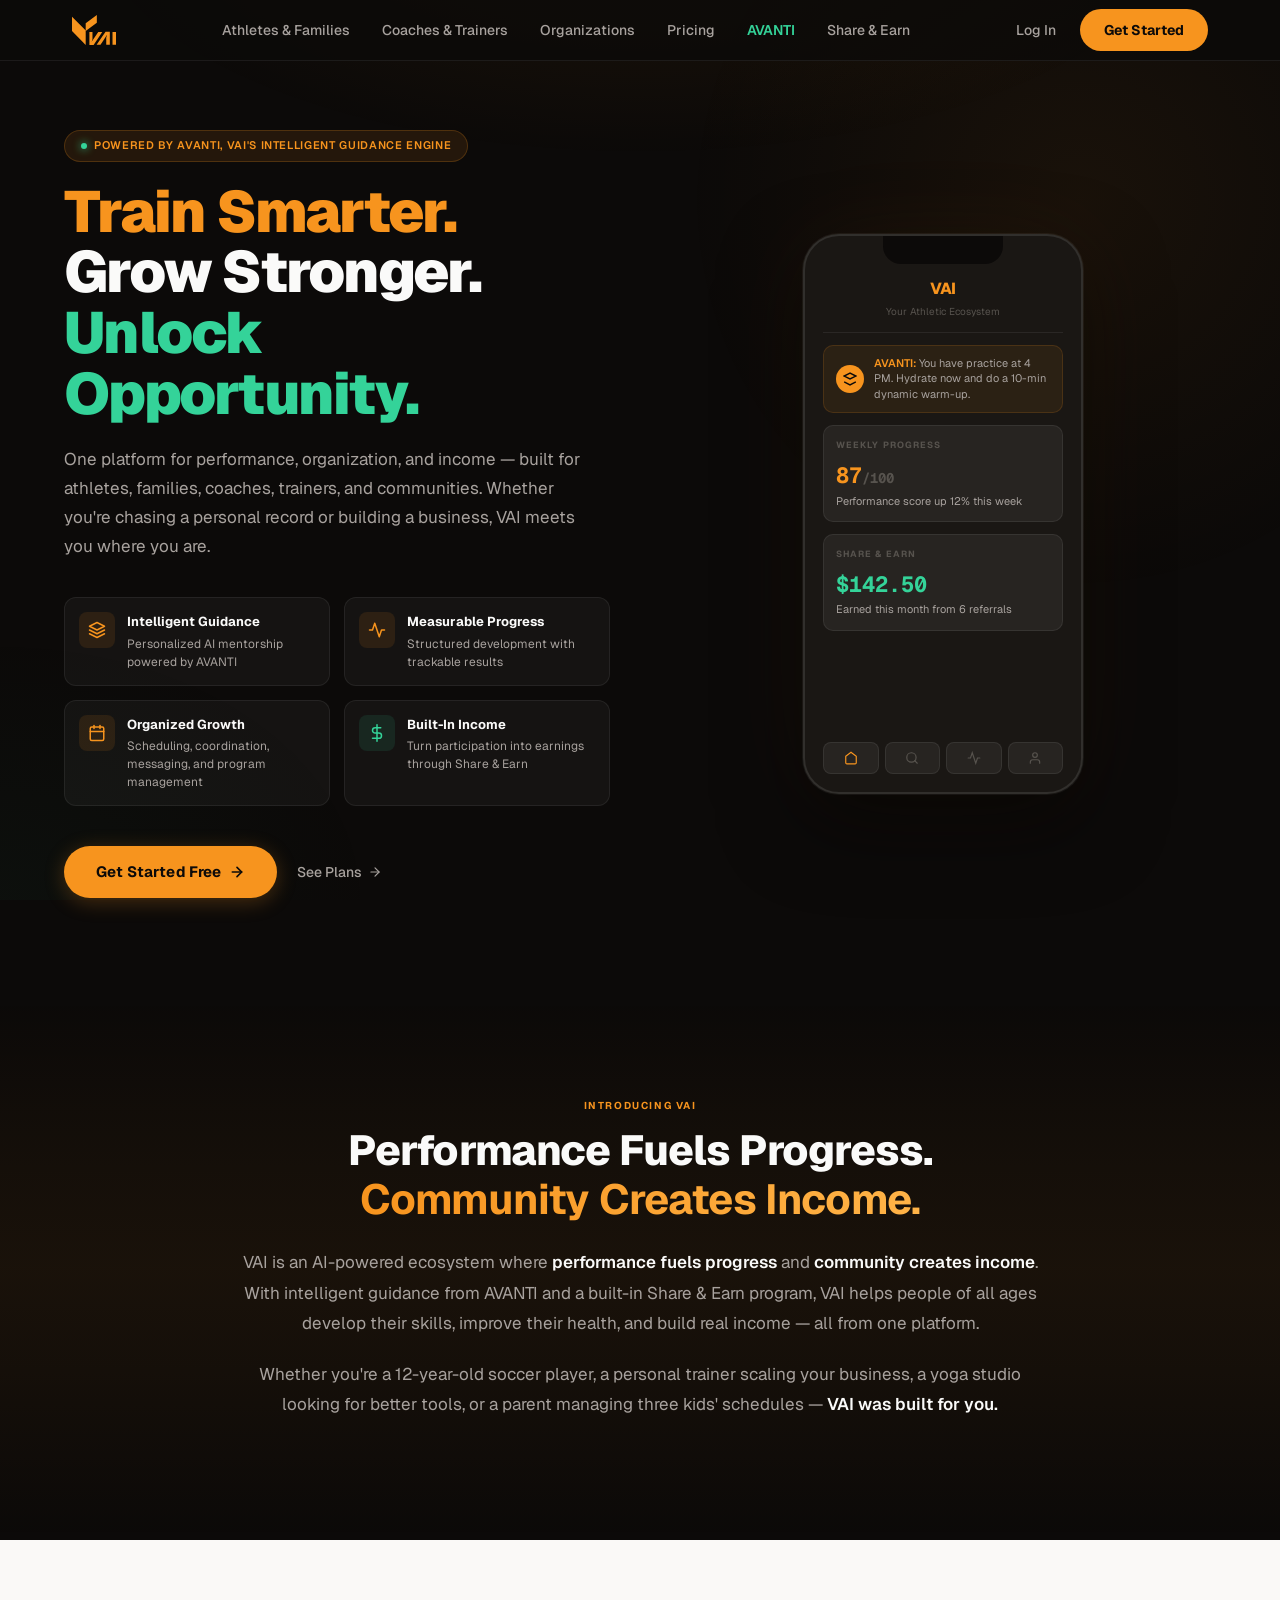
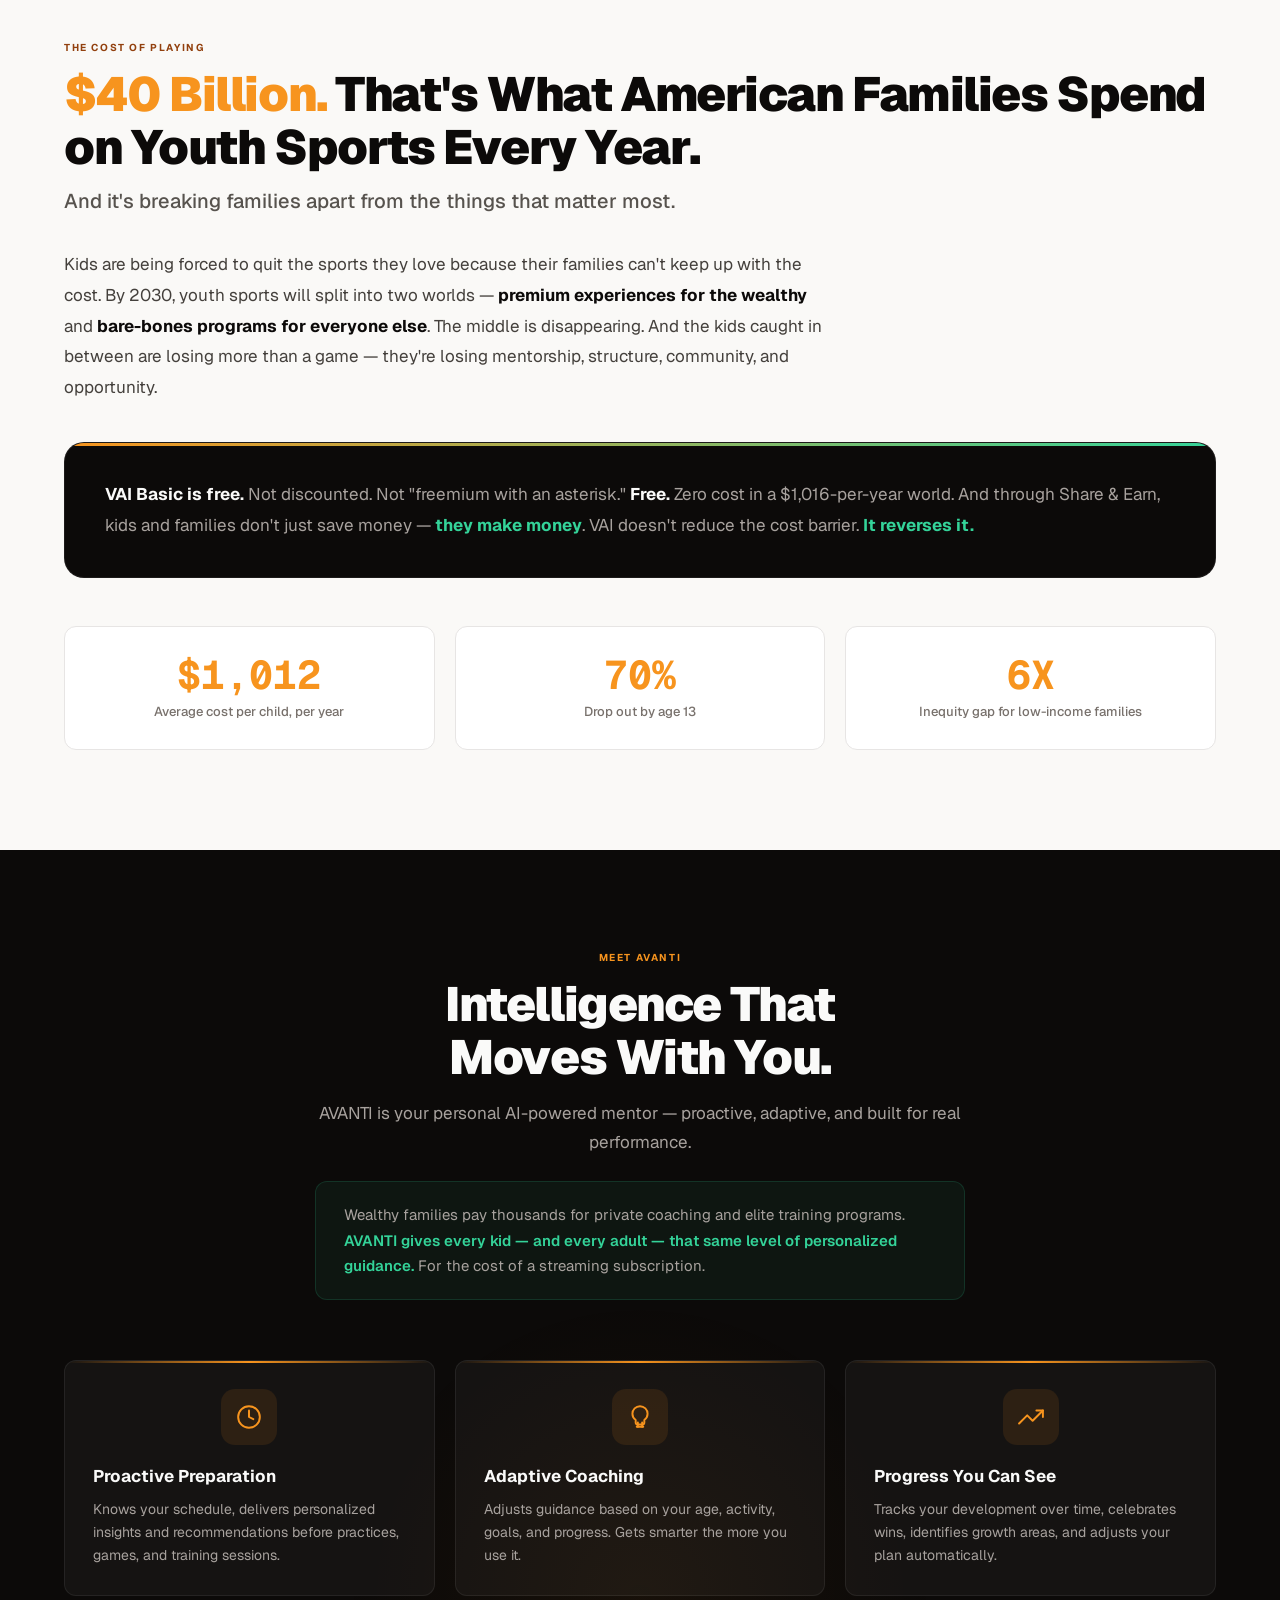
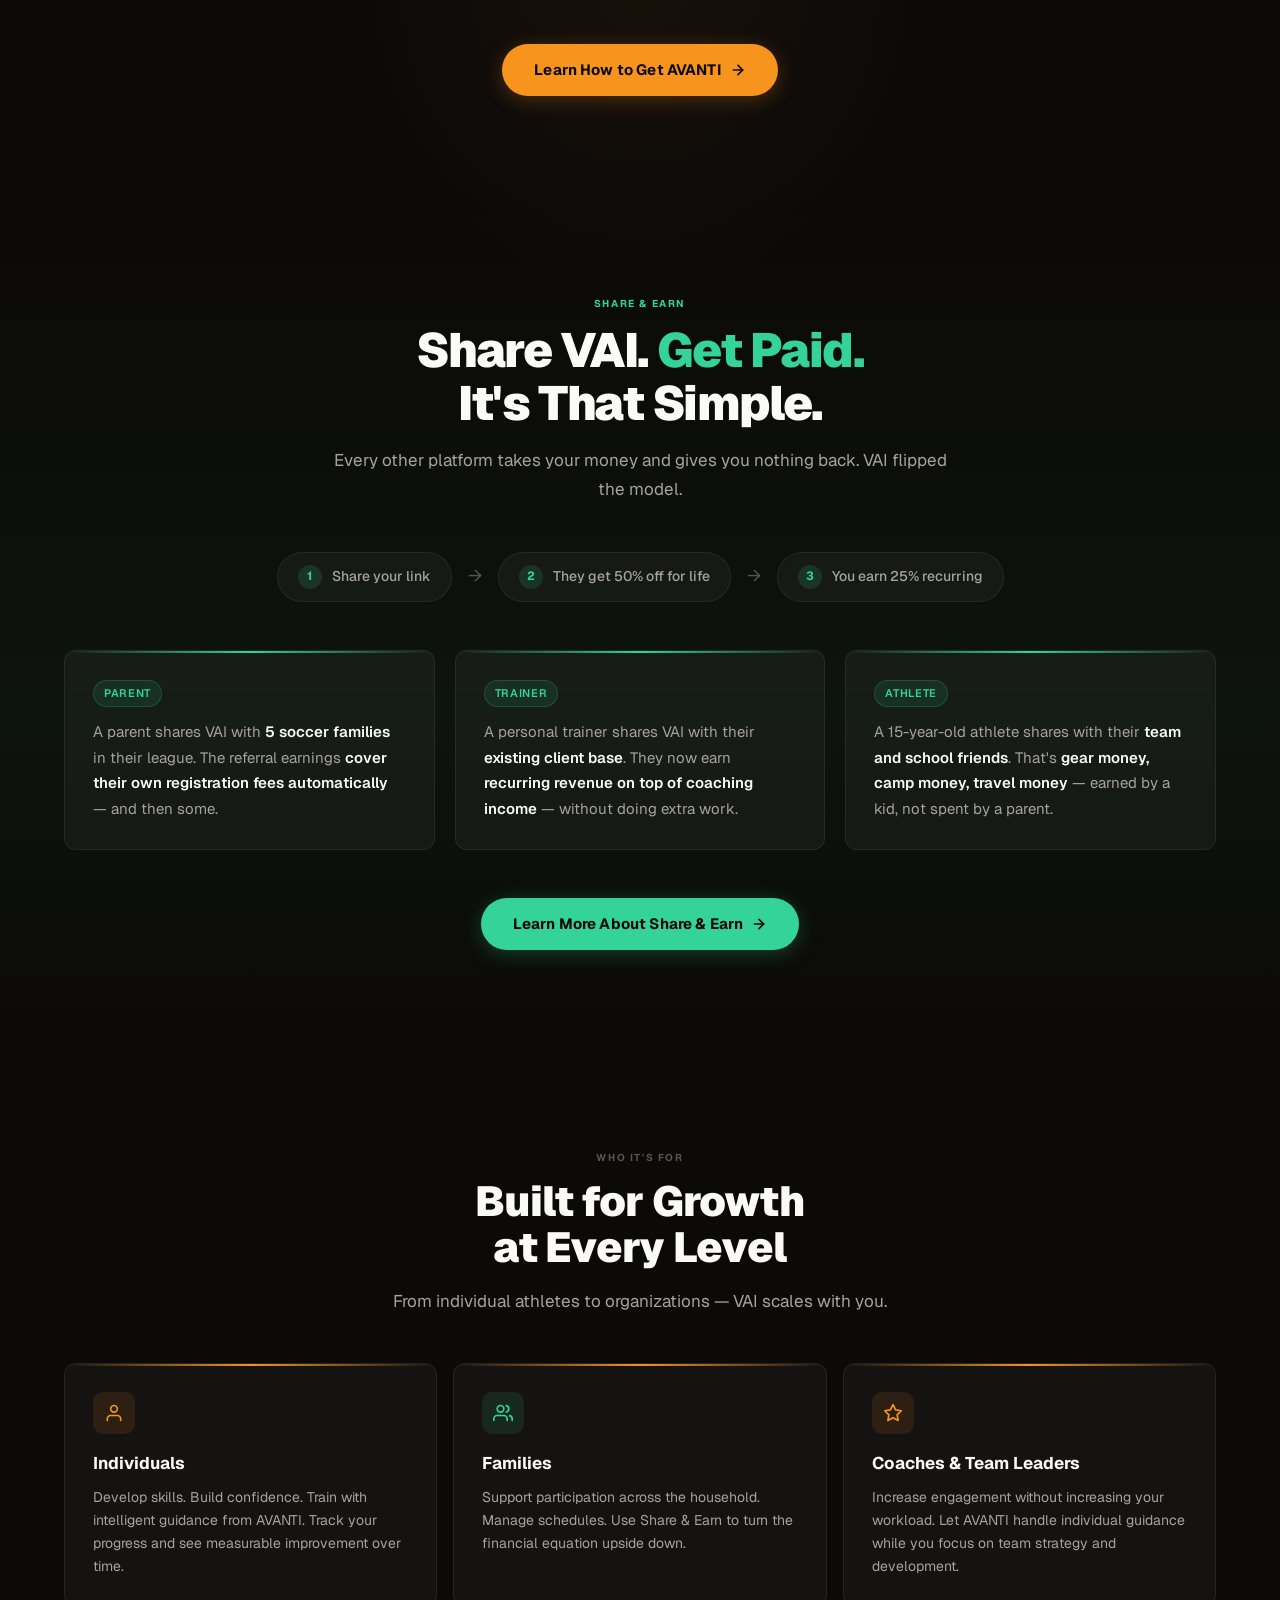
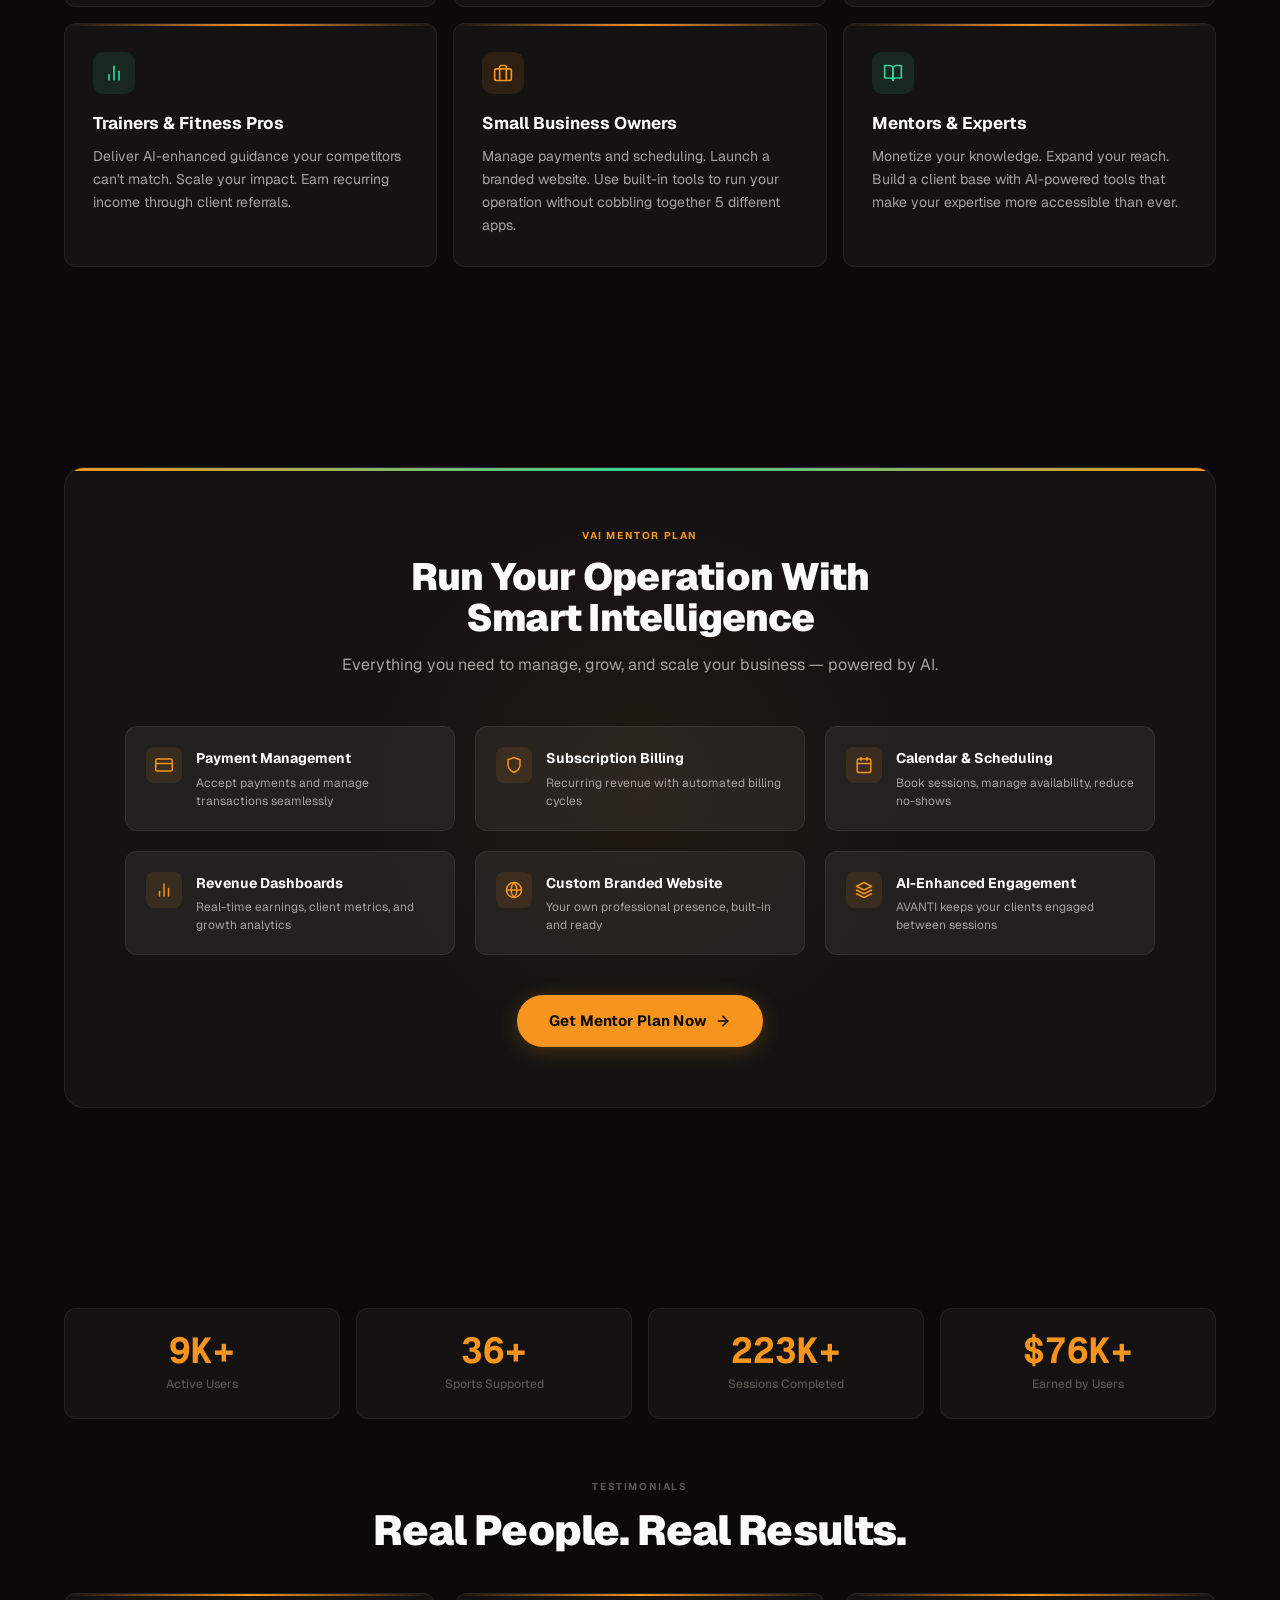
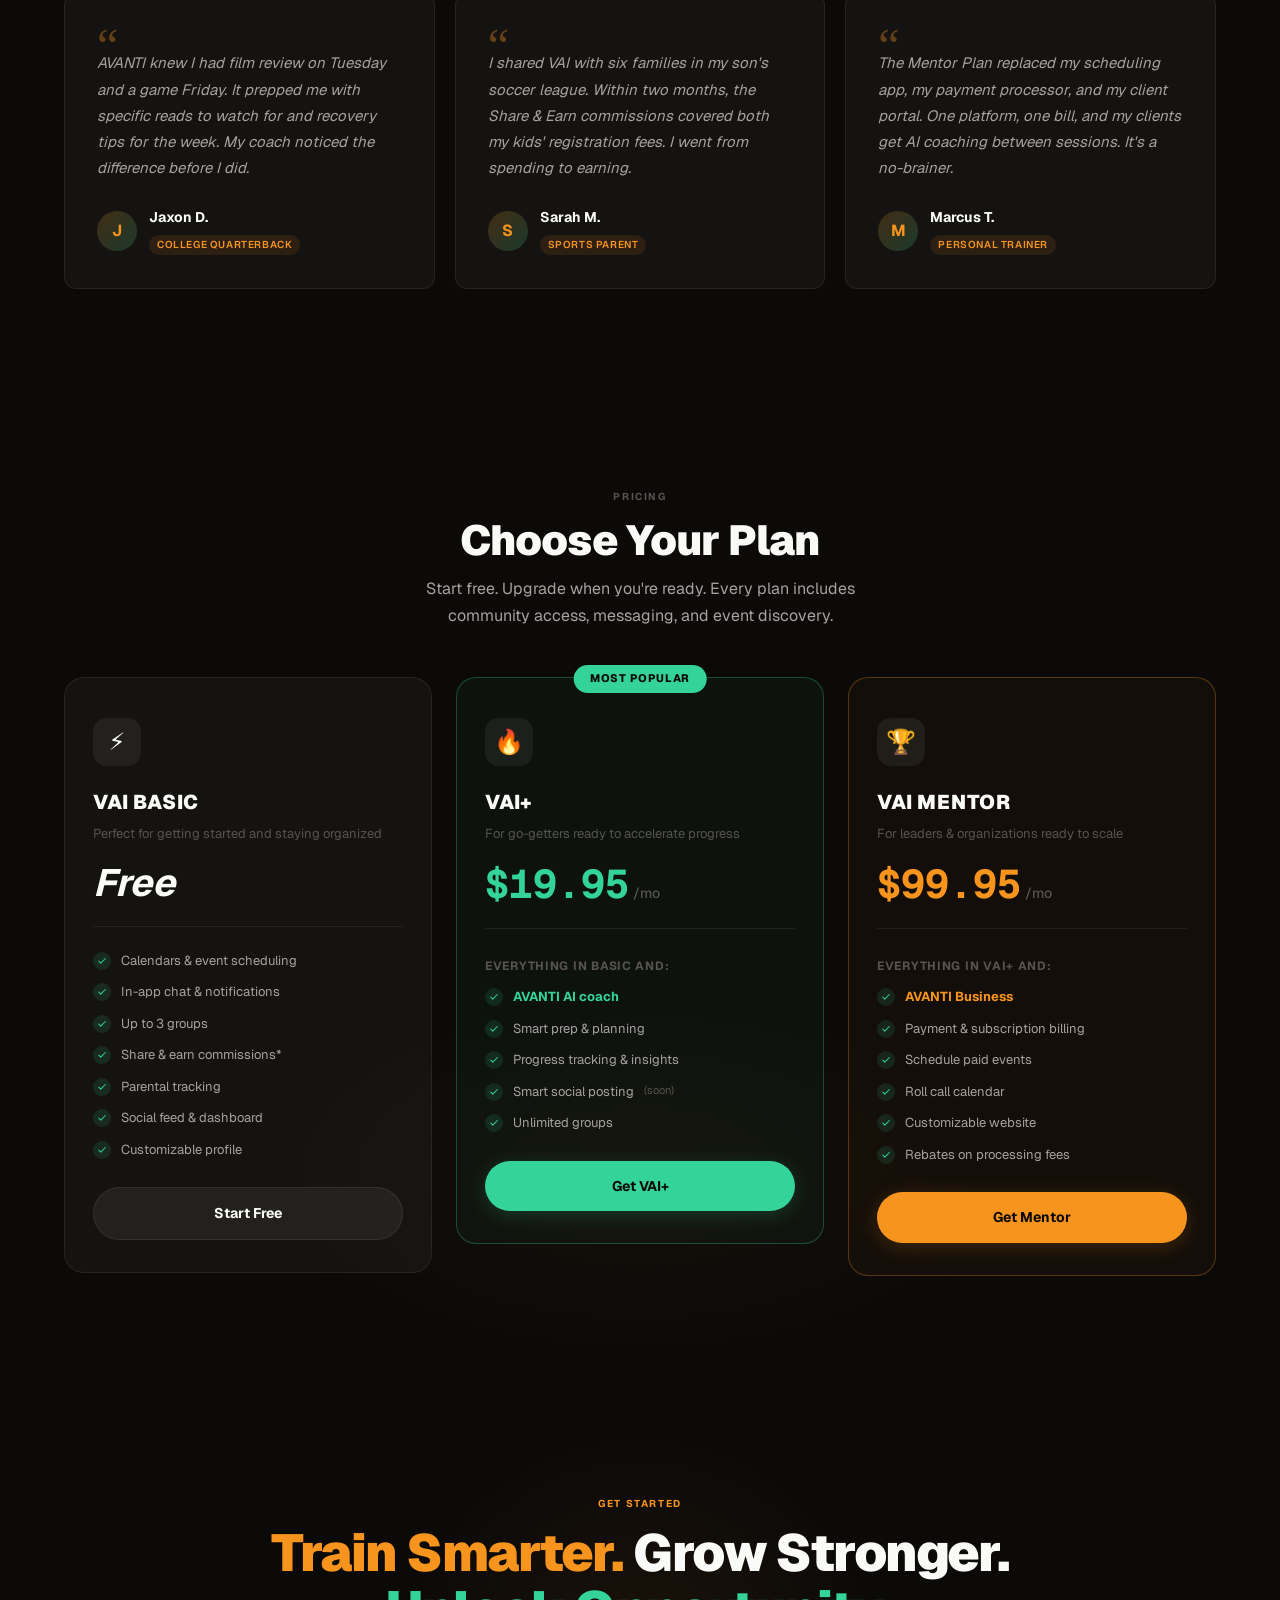
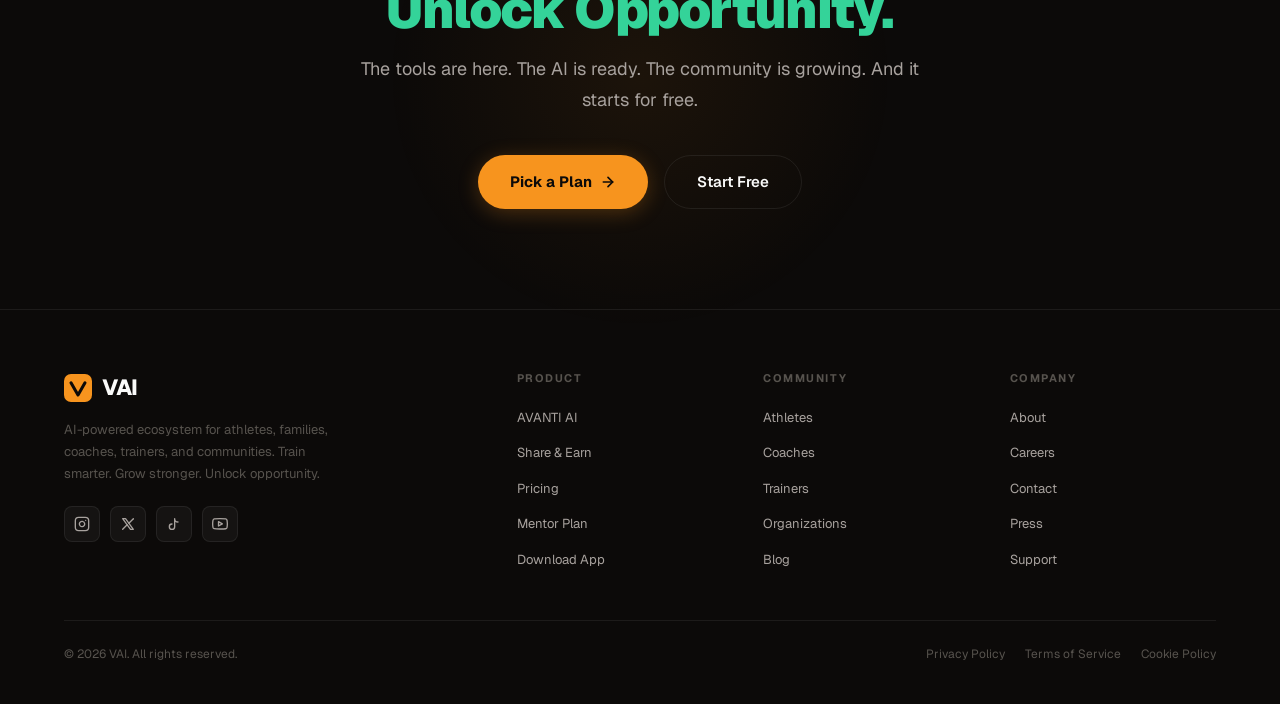
==== index.html @ 4077ebff "Use official VAI SVG logo inline - crisp at all sizes" ====
<!DOCTYPE html>
<html lang="en">
<head>
<meta charset="UTF-8">
<meta name="viewport" content="width=device-width, initial-scale=1.0">
<title>VAI — Train Smarter. Grow Stronger. Unlock Opportunity.</title>
<meta name="description" content="AI-powered ecosystem for athletes, families, coaches, trainers, and communities. Intelligent guidance from AVANTI. Built-in Share & Earn income.">
<link rel="preconnect" href="https://fonts.googleapis.com">
<link href="https://fonts.googleapis.com/css2?family=Geist:wght@300;400;500;600;700;800;900&family=Geist+Mono:wght@400;500;700&display=swap" rel="stylesheet">
<style>
/* ============================================
   VAI BRAND DESIGN SYSTEM — HOMEPAGE
   Orange:  #F7941E  (rgb 247,148,30)
   Green:   #34D399  (rgb 52,211,153) — VAI+
   BG:      #0C0A09
   Font:    Geist / Geist Mono
============================================ */
:root {
  --orange:      #F7941E;
  --orange-dim:  rgba(247,148,30,0.35);
  --orange-glow: rgba(247,148,30,0.12);
  --orange-hi:   #FFB347;
  --green:       #34D399;
  --green-dim:   rgba(52,211,153,0.25);
  --green-glow:  rgba(52,211,153,0.08);
  --bg:          #0C0A09;
  --bg2:         #151210;
  --surface:     rgba(255,255,255,0.04);
  --surface2:    rgba(255,255,255,0.06);
  --surface3:    rgba(255,255,255,0.08);
  --border:      rgba(255,255,255,0.07);
  --border-o:    rgba(247,148,30,0.3);
  --border-g:    rgba(52,211,153,0.3);
  --text:        #FAFAF9;
  --text-2:      #A8A29E;
  --text-3:      #57534E;
  --radius:      12px;
  --radius-lg:   20px;
  --ease:        cubic-bezier(0.4,0,0.2,1);
}

*,*::before,*::after{box-sizing:border-box;margin:0;padding:0;}
html{scroll-behavior:smooth;}

body {
  font-family: 'Geist', ui-sans-serif, system-ui, -apple-system, sans-serif;
  background: var(--bg);
  color: var(--text);
  min-height: 100vh;
  overflow-x: hidden;
  -webkit-font-smoothing: antialiased;
  -moz-osx-font-smoothing: grayscale;
  line-height: 1.6;
}

/* Atmospheric BG */
body::before {
  content: '';
  position: fixed; inset: 0;
  background:
    radial-gradient(ellipse 80% 50% at 50% -10%, rgba(247,148,30,0.08) 0%, transparent 55%),
    radial-gradient(ellipse 60% 60% at 0% 100%, rgba(52,211,153,0.03) 0%, transparent 50%);
  pointer-events: none; z-index: 0;
}

a { color: inherit; text-decoration: none; }
img { max-width: 100%; display: block; }
button { font-family: inherit; cursor: pointer; border: none; background: none; }

/* ── ANIMATIONS ── */
@keyframes fadeIn {
  from { opacity: 0; }
  to { opacity: 1; }
}

@keyframes slideUp {
  from { opacity: 0; transform: translateY(28px); }
  to { opacity: 1; transform: translateY(0); }
}

@keyframes slideLeft {
  from { opacity: 0; transform: translateX(40px); }
  to { opacity: 1; transform: translateX(0); }
}

@keyframes pulse-dot {
  0%,100% { opacity: 1; }
  50% { opacity: 0.3; }
}

@keyframes float {
  0%,100% { transform: translateY(0); }
  50% { transform: translateY(-10px); }
}

@keyframes shimmer {
  0% { background-position: -200% center; }
  100% { background-position: 200% center; }
}

/* Scroll-triggered reveal — visible by default, JS enhances */
.reveal {
  opacity: 1;
  transform: translateY(0);
  transition: opacity 0.7s var(--ease), transform 0.7s var(--ease);
}
.reveal.hidden-for-reveal {
  opacity: 0;
  transform: translateY(32px);
}
.reveal.visible {
  opacity: 1;
  transform: translateY(0);
}
.reveal-delay-1 { transition-delay: 0.1s; }
.reveal-delay-2 { transition-delay: 0.2s; }
.reveal-delay-3 { transition-delay: 0.3s; }
.reveal-delay-4 { transition-delay: 0.4s; }
.reveal-delay-5 { transition-delay: 0.5s; }

/* ── UTILITIES ── */
.container {
  max-width: 1200px;
  margin: 0 auto;
  padding: 0 24px;
  position: relative;
  z-index: 1;
}

.section-label {
  font-size: 10px;
  font-weight: 700;
  letter-spacing: 0.16em;
  color: var(--text-3);
  text-transform: uppercase;
  margin-bottom: 12px;
}

.section-label--orange { color: var(--orange); }
.section-label--green { color: var(--green); }

.btn-primary {
  display: inline-flex;
  align-items: center;
  gap: 8px;
  padding: 14px 32px;
  background: var(--orange);
  color: #0C0A09;
  font-size: 15px;
  font-weight: 700;
  border-radius: 100px;
  transition: all 250ms var(--ease);
  box-shadow: 0 0 0 0 rgba(247,148,30,0), 0 4px 20px rgba(247,148,30,0.25);
  letter-spacing: 0.01em;
}
.btn-primary:hover {
  background: var(--orange-hi);
  transform: translateY(-1px);
  box-shadow: 0 0 30px rgba(247,148,30,0.2), 0 6px 24px rgba(247,148,30,0.3);
}

.btn-secondary {
  display: inline-flex;
  align-items: center;
  gap: 8px;
  padding: 14px 32px;
  background: transparent;
  color: var(--text);
  font-size: 15px;
  font-weight: 600;
  border-radius: 100px;
  border: 1px solid var(--border);
  transition: all 250ms var(--ease);
}
.btn-secondary:hover {
  border-color: var(--border-o);
  background: rgba(247,148,30,0.05);
}

.btn-green {
  background: var(--green);
  color: #0C0A09;
  box-shadow: 0 4px 20px rgba(52,211,153,0.25);
}
.btn-green:hover {
  background: #5EEAD4;
  box-shadow: 0 0 30px rgba(52,211,153,0.2), 0 6px 24px rgba(52,211,153,0.3);
}

.text-link {
  color: var(--text-2);
  font-size: 14px;
  font-weight: 500;
  transition: color 200ms var(--ease);
  display: inline-flex;
  align-items: center;
  gap: 6px;
}
.text-link:hover { color: var(--orange); }

.badge {
  display: inline-flex;
  align-items: center;
  gap: 7px;
  background: rgba(247,148,30,0.1);
  border: 1px solid rgba(247,148,30,0.2);
  border-radius: 100px;
  padding: 5px 14px;
  font-size: 11px;
  font-weight: 600;
  letter-spacing: 0.08em;
  color: var(--orange);
  text-transform: uppercase;
}

.badge-dot {
  width: 6px; height: 6px;
  border-radius: 50%;
  background: var(--green);
  box-shadow: 0 0 8px var(--green);
  animation: pulse-dot 2s ease infinite;
}

.glass-card {
  background: var(--surface);
  border: 1px solid var(--border);
  border-radius: var(--radius);
  padding: 28px;
  transition: border-color 220ms var(--ease), transform 200ms var(--ease), background 220ms var(--ease);
  position: relative;
  overflow: hidden;
}
.glass-card:hover {
  border-color: var(--border-o);
  transform: translateY(-2px);
  background: var(--surface2);
}

.glass-card--accent::before {
  content: '';
  position: absolute;
  top: 0; left: 0; right: 0;
  height: 2px;
  background: linear-gradient(90deg, transparent, var(--orange), transparent);
}

.glass-card--green:hover { border-color: var(--border-g); }
.glass-card--green::before {
  background: linear-gradient(90deg, transparent, var(--green), transparent);
}

.mono { font-family: 'Geist Mono', monospace; }

/* ══════════════════════════════════════════
   NAVIGATION
══════════════════════════════════════════ */
.nav {
  position: fixed;
  top: 0; left: 0; right: 0;
  z-index: 1000;
  background: #000;
  border-bottom: 1px solid rgba(255,255,255,0.06);
  transition: background 300ms var(--ease);
}

.nav-inner {
  max-width: 1200px;
  margin: 0 auto;
  padding: 0 32px;
  display: flex;
  align-items: center;
  height: 60px;
}

.nav-logo {
  display: flex;
  align-items: center;
  flex-shrink: 0;
  margin-right: auto;
}

.nav-logo-svg {
  height: 30px;
  width: auto;
}

.nav-menu {
  display: flex;
  align-items: center;
  gap: 32px;
  list-style: none;
}

.nav-menu a {
  font-size: 14px;
  font-weight: 500;
  color: var(--text-2);
  transition: color 200ms var(--ease);
  white-space: nowrap;
}
.nav-menu a:hover { color: var(--text); }
.nav-menu a.nav-link--green { color: var(--green); font-weight: 600; }
.nav-menu a.nav-link--green:hover { color: #5EEAD4; }

.nav-right {
  display: flex;
  align-items: center;
  gap: 24px;
  margin-left: auto;
}

.nav-login {
  font-size: 14px;
  font-weight: 500;
  color: var(--text-2);
  transition: color 200ms var(--ease);
}
.nav-login:hover { color: var(--text); }

.nav-cta {
  padding: 10px 24px;
  background: var(--orange);
  color: #0C0A09;
  font-size: 14px;
  font-weight: 700;
  border-radius: 100px;
  transition: all 250ms var(--ease);
  flex-shrink: 0;
}
.nav-cta:hover {
  background: var(--orange-hi);
  transform: translateY(-1px);
}

.nav-hamburger {
  display: none;
  flex-direction: column;
  gap: 5px;
  padding: 8px;
  cursor: pointer;
}
.nav-hamburger span {
  width: 22px; height: 2px;
  background: var(--text);
  border-radius: 2px;
  transition: all 200ms var(--ease);
}

.mobile-menu {
  display: none;
  position: fixed;
  top: 60px; left: 0; right: 0; bottom: 0;
  background: rgba(0,0,0,0.97);
  backdrop-filter: blur(20px);
  -webkit-backdrop-filter: blur(20px);
  z-index: 999;
  padding: 32px 24px;
  flex-direction: column;
  gap: 8px;
}
.mobile-menu.open { display: flex; }
.mobile-menu a {
  font-size: 18px;
  font-weight: 500;
  color: var(--text-2);
  padding: 14px 0;
  border-bottom: 1px solid var(--border);
  transition: color 200ms var(--ease);
}
.mobile-menu a:hover { color: var(--text); }
.mobile-menu a.nav-link--green { color: var(--green); }
.mobile-menu .nav-cta {
  margin-top: 16px;
  text-align: center;
  padding: 14px 24px;
  font-size: 16px;
}

@media (max-width: 900px) {
  .nav-menu { display: none; }
  .nav-right { display: none; }
  .nav-hamburger { display: flex; }
}

/* ══════════════════════════════════════════
   SECTION 1 — HERO
══════════════════════════════════════════ */
.hero {
  padding: 130px 0 100px;
  position: relative;
  overflow: hidden;
}

.hero::before {
  content: '';
  position: absolute;
  top: -200px; right: -200px;
  width: 800px; height: 800px;
  background: radial-gradient(circle, rgba(247,148,30,0.06) 0%, transparent 70%);
  pointer-events: none;
}

.hero-grid {
  display: grid;
  grid-template-columns: 1fr 1fr;
  gap: 60px;
  align-items: center;
}

.hero-content { animation: slideUp 0.7s var(--ease) both; }

.hero-badge {
  display: inline-flex;
  align-items: center;
  gap: 7px;
  background: rgba(247,148,30,0.1);
  border: 1px solid rgba(247,148,30,0.2);
  border-radius: 100px;
  padding: 6px 16px;
  font-size: 11px;
  font-weight: 600;
  letter-spacing: 0.06em;
  color: var(--orange);
  text-transform: uppercase;
  margin-bottom: 20px;
}

.hero-title {
  font-size: clamp(36px, 5vw, 58px);
  font-weight: 900;
  line-height: 1.05;
  letter-spacing: -0.03em;
  margin-bottom: 20px;
}

.hero-title .highlight-orange { color: var(--orange); }
.hero-title .highlight-green { color: var(--green); }

.hero-sub {
  font-size: 17px;
  font-weight: 400;
  color: var(--text-2);
  line-height: 1.7;
  max-width: 520px;
  margin-bottom: 36px;
}

.hero-pillars {
  display: grid;
  grid-template-columns: 1fr 1fr;
  gap: 14px;
  margin-bottom: 40px;
}

.pillar {
  display: flex;
  align-items: flex-start;
  gap: 12px;
  padding: 14px;
  background: var(--surface);
  border: 1px solid var(--border);
  border-radius: var(--radius);
  transition: border-color 200ms var(--ease);
}
.pillar:hover { border-color: var(--border-o); }

.pillar-icon {
  width: 36px; height: 36px;
  border-radius: 8px;
  background: rgba(247,148,30,0.1);
  display: flex; align-items: center; justify-content: center;
  flex-shrink: 0;
}
.pillar-icon svg {
  width: 18px; height: 18px;
  stroke: var(--orange);
  fill: none;
  stroke-width: 2;
  stroke-linecap: round;
  stroke-linejoin: round;
}
.pillar:nth-child(4) .pillar-icon { background: rgba(52,211,153,0.1); }
.pillar:nth-child(4) .pillar-icon svg { stroke: var(--green); }

.pillar-name {
  font-size: 13px;
  font-weight: 700;
  margin-bottom: 2px;
}
.pillar-desc {
  font-size: 12px;
  color: var(--text-2);
  line-height: 1.5;
}

.hero-ctas {
  display: flex;
  align-items: center;
  gap: 20px;
  flex-wrap: wrap;
}

/* Phone Mockup */
.hero-visual {
  animation: slideLeft 0.8s var(--ease) 0.2s both;
  display: flex;
  justify-content: center;
  align-items: center;
}

.phone-mockup {
  width: 280px;
  height: 560px;
  background: #1A1714;
  border-radius: 36px;
  border: 2px solid rgba(255,255,255,0.1);
  position: relative;
  overflow: hidden;
  box-shadow:
    0 0 0 1px rgba(255,255,255,0.05),
    0 30px 80px rgba(0,0,0,0.5),
    0 0 100px rgba(247,148,30,0.06);
  animation: float 6s ease-in-out infinite;
}

.phone-notch {
  position: absolute;
  top: 0; left: 50%;
  transform: translateX(-50%);
  width: 120px; height: 28px;
  background: #0C0A09;
  border-radius: 0 0 18px 18px;
  z-index: 10;
}

.phone-screen {
  padding: 40px 18px 18px;
  height: 100%;
  display: flex;
  flex-direction: column;
  gap: 12px;
}

.phone-header {
  text-align: center;
  padding-bottom: 12px;
  border-bottom: 1px solid var(--border);
}
.phone-header-logo {
  font-size: 16px;
  font-weight: 800;
  color: var(--orange);
  letter-spacing: -0.02em;
}
.phone-header-sub {
  font-size: 10px;
  color: var(--text-3);
  margin-top: 2px;
}

.phone-card {
  background: var(--surface2);
  border: 1px solid var(--border);
  border-radius: 10px;
  padding: 12px;
}
.phone-card-label {
  font-size: 9px;
  font-weight: 700;
  letter-spacing: 0.12em;
  color: var(--text-3);
  text-transform: uppercase;
  margin-bottom: 6px;
}
.phone-card-title {
  font-size: 14px;
  font-weight: 700;
  margin-bottom: 4px;
}
.phone-card-value {
  font-family: 'Geist Mono', monospace;
  font-size: 22px;
  font-weight: 700;
  color: var(--orange);
}
.phone-card-value--green { color: var(--green); }
.phone-card-desc {
  font-size: 11px;
  color: var(--text-2);
  line-height: 1.4;
}

.phone-avanti {
  background: rgba(247,148,30,0.08);
  border: 1px solid rgba(247,148,30,0.15);
  border-radius: 10px;
  padding: 10px 12px;
  display: flex;
  align-items: center;
  gap: 10px;
}
.phone-avanti-icon {
  width: 28px; height: 28px;
  border-radius: 50%;
  background: var(--orange);
  display: flex; align-items: center; justify-content: center;
  flex-shrink: 0;
}
.phone-avanti-icon svg { width: 14px; height: 14px; stroke: #0C0A09; fill: none; stroke-width: 2.5; }
.phone-avanti-text {
  font-size: 11px;
  color: var(--text-2);
  line-height: 1.4;
}
.phone-avanti-text strong { color: var(--orange); font-weight: 600; }

.phone-bar {
  display: flex;
  gap: 6px;
  margin-top: auto;
}
.phone-bar-item {
  flex: 1;
  height: 32px;
  background: var(--surface2);
  border: 1px solid var(--border);
  border-radius: 8px;
  display: flex;
  align-items: center;
  justify-content: center;
}
.phone-bar-item svg { width: 14px; height: 14px; stroke: var(--text-3); fill: none; stroke-width: 2; stroke-linecap: round; }
.phone-bar-item.active svg { stroke: var(--orange); }

@media (max-width: 900px) {
  .hero { padding: 110px 0 60px; }
  .hero-grid { grid-template-columns: 1fr; gap: 48px; }
  .hero-visual { order: -1; }
  .phone-mockup { width: 240px; height: 480px; }
  .hero-pillars { grid-template-columns: 1fr; }
}

/* ══════════════════════════════════════════
   SECTION 2 — INTRODUCING VAI
══════════════════════════════════════════ */
.intro-section {
  padding: 100px 0;
  position: relative;
}

.intro-section::before {
  content: '';
  position: absolute;
  inset: 0;
  background: linear-gradient(180deg,
    transparent 0%,
    rgba(247,148,30,0.04) 30%,
    rgba(247,148,30,0.06) 50%,
    rgba(247,148,30,0.04) 70%,
    transparent 100%
  );
  pointer-events: none;
}

.intro-inner {
  max-width: 800px;
  margin: 0 auto;
  text-align: center;
}

.intro-headline {
  font-size: clamp(28px, 4vw, 42px);
  font-weight: 800;
  line-height: 1.15;
  letter-spacing: -0.02em;
  margin-bottom: 24px;
}

.intro-body {
  font-size: 17px;
  color: var(--text-2);
  line-height: 1.8;
  margin-bottom: 20px;
}

.intro-body strong { color: var(--text); font-weight: 600; }

.intro-accent {
  display: inline-block;
  background: linear-gradient(90deg, var(--orange), var(--orange-hi));
  -webkit-background-clip: text;
  -webkit-text-fill-color: transparent;
  background-clip: text;
  font-weight: 700;
}

/* ══════════════════════════════════════════
   SECTION 3 — THE COST OF PLAYING (LIGHT)
══════════════════════════════════════════ */
.cost-section {
  padding: 100px 0;
  position: relative;
  background: #FAF9F7;
  color: #1C1917;
}

.cost-section .section-label { color: #92400E; }

.cost-headline {
  font-size: clamp(30px, 4.5vw, 48px);
  font-weight: 900;
  line-height: 1.1;
  letter-spacing: -0.03em;
  margin-bottom: 12px;
  color: #0C0A09;
}

.cost-headline .stat-highlight {
  color: var(--orange);
}

.cost-sub {
  font-size: 20px;
  font-weight: 500;
  color: #57534E;
  margin-bottom: 32px;
}

.cost-body {
  font-size: 17px;
  color: #44403C;
  line-height: 1.8;
  max-width: 760px;
  margin-bottom: 32px;
}

.cost-body strong { color: #0C0A09; }

.cost-reversal {
  background: #0C0A09;
  color: var(--text);
  border-radius: var(--radius-lg);
  padding: 36px 40px;
  margin: 40px 0;
  border: 1px solid var(--border);
  position: relative;
  overflow: hidden;
}
.cost-reversal::before {
  content: '';
  position: absolute;
  top: 0; left: 0; right: 0;
  height: 3px;
  background: linear-gradient(90deg, var(--orange), var(--green));
}
.cost-reversal p {
  font-size: 17px;
  line-height: 1.8;
  color: var(--text-2);
}
.cost-reversal strong {
  color: var(--text);
  font-weight: 700;
}
.cost-reversal .reversal-accent {
  color: var(--green);
  font-weight: 700;
}

.stats-bar {
  display: grid;
  grid-template-columns: repeat(3, 1fr);
  gap: 20px;
  margin-top: 48px;
}

.stat-card {
  text-align: center;
  padding: 28px 20px;
  background: #FFFFFF;
  border: 1px solid #E7E5E4;
  border-radius: var(--radius);
  transition: transform 200ms var(--ease), box-shadow 200ms var(--ease);
}
.stat-card:hover {
  transform: translateY(-2px);
  box-shadow: 0 8px 30px rgba(0,0,0,0.08);
}

.stat-number {
  font-family: 'Geist Mono', monospace;
  font-size: clamp(28px, 4vw, 40px);
  font-weight: 700;
  color: var(--orange);
  line-height: 1;
  margin-bottom: 8px;
}

.stat-label {
  font-size: 13px;
  font-weight: 500;
  color: #78716C;
  line-height: 1.4;
}

@media (max-width: 640px) {
  .stats-bar { grid-template-columns: 1fr; }
  .cost-reversal { padding: 28px 24px; }
}

/* ══════════════════════════════════════════
   SECTION 4 — MEET AVANTI
══════════════════════════════════════════ */
.avanti-section {
  padding: 100px 0;
  position: relative;
}

.avanti-section::before {
  content: '';
  position: absolute;
  bottom: -100px; left: 50%;
  transform: translateX(-50%);
  width: 600px; height: 600px;
  background: radial-gradient(circle, rgba(247,148,30,0.05) 0%, transparent 70%);
  pointer-events: none;
}

.avanti-header {
  text-align: center;
  max-width: 700px;
  margin: 0 auto 60px;
}

.avanti-headline {
  font-size: clamp(30px, 4.5vw, 48px);
  font-weight: 900;
  line-height: 1.1;
  letter-spacing: -0.03em;
  margin-bottom: 16px;
}

.avanti-sub {
  font-size: 17px;
  color: var(--text-2);
  line-height: 1.7;
  margin-bottom: 24px;
}

.avanti-equalizer {
  background: rgba(52,211,153,0.06);
  border: 1px solid rgba(52,211,153,0.15);
  border-radius: var(--radius);
  padding: 20px 28px;
  font-size: 15px;
  color: var(--text-2);
  line-height: 1.7;
  text-align: left;
  max-width: 650px;
  margin: 0 auto;
}
.avanti-equalizer strong { color: var(--green); font-weight: 600; }

.avanti-features {
  display: grid;
  grid-template-columns: repeat(3, 1fr);
  gap: 20px;
  margin-bottom: 48px;
}

.avanti-feature {
  text-align: center;
  padding: 36px 24px;
}
.avanti-feature .glass-card { padding: 36px 24px; text-align: center; height: 100%; }

.avanti-icon {
  width: 56px; height: 56px;
  border-radius: 14px;
  background: rgba(247,148,30,0.1);
  display: flex; align-items: center; justify-content: center;
  margin: 0 auto 18px;
}
.avanti-icon svg {
  width: 26px; height: 26px;
  stroke: var(--orange);
  fill: none;
  stroke-width: 1.8;
  stroke-linecap: round;
  stroke-linejoin: round;
}

.avanti-feature-title {
  font-size: 17px;
  font-weight: 700;
  margin-bottom: 8px;
}
.avanti-feature-desc {
  font-size: 14px;
  color: var(--text-2);
  line-height: 1.65;
}

.avanti-cta {
  text-align: center;
}

@media (max-width: 768px) {
  .avanti-features { grid-template-columns: 1fr; }
}

/* ══════════════════════════════════════════
   SECTION 5 — SHARE & EARN
══════════════════════════════════════════ */
.earn-section {
  padding: 100px 0;
  position: relative;
}

.earn-section::before {
  content: '';
  position: absolute;
  top: 0; left: 0; right: 0; bottom: 0;
  background: linear-gradient(180deg,
    transparent 0%,
    rgba(52,211,153,0.03) 40%,
    rgba(52,211,153,0.05) 60%,
    transparent 100%
  );
  pointer-events: none;
}

.earn-header {
  text-align: center;
  max-width: 640px;
  margin: 0 auto 48px;
}

.earn-headline {
  font-size: clamp(30px, 4.5vw, 48px);
  font-weight: 900;
  line-height: 1.1;
  letter-spacing: -0.03em;
  margin-bottom: 16px;
}
.earn-headline .highlight-green { color: var(--green); }

.earn-body {
  font-size: 17px;
  color: var(--text-2);
  line-height: 1.7;
  margin-bottom: 20px;
}

.earn-how {
  display: flex;
  align-items: center;
  gap: 16px;
  flex-wrap: wrap;
  justify-content: center;
  margin-bottom: 48px;
}

.earn-step {
  display: flex;
  align-items: center;
  gap: 10px;
  padding: 12px 20px;
  background: var(--surface);
  border: 1px solid var(--border);
  border-radius: 100px;
  font-size: 14px;
  font-weight: 500;
  color: var(--text-2);
}
.earn-step-num {
  width: 24px; height: 24px;
  border-radius: 50%;
  background: rgba(52,211,153,0.15);
  color: var(--green);
  font-size: 12px;
  font-weight: 700;
  display: flex; align-items: center; justify-content: center;
  flex-shrink: 0;
}
.earn-step-arrow {
  color: var(--text-3);
  font-size: 18px;
}

.earn-examples {
  display: grid;
  grid-template-columns: repeat(3, 1fr);
  gap: 20px;
  margin-bottom: 48px;
}

.earn-example {
  position: relative;
  overflow: hidden;
}
.earn-example::before {
  content: '';
  position: absolute;
  top: 0; left: 0; right: 0;
  height: 2px;
  background: linear-gradient(90deg, transparent, var(--green), transparent);
}

.earn-example-role {
  display: inline-flex;
  padding: 4px 10px;
  background: rgba(52,211,153,0.1);
  border: 1px solid rgba(52,211,153,0.2);
  border-radius: 100px;
  font-size: 11px;
  font-weight: 600;
  color: var(--green);
  text-transform: uppercase;
  letter-spacing: 0.06em;
  margin-bottom: 12px;
}

.earn-example-text {
  font-size: 15px;
  color: var(--text-2);
  line-height: 1.7;
}
.earn-example-text strong { color: var(--text); font-weight: 600; }

.earn-cta { text-align: center; }

@media (max-width: 768px) {
  .earn-examples { grid-template-columns: 1fr; }
  .earn-how { flex-direction: column; }
  .earn-step-arrow { transform: rotate(90deg); }
}

/* ══════════════════════════════════════════
   SECTION 6 — BUILT FOR GROWTH
══════════════════════════════════════════ */
.growth-section {
  padding: 100px 0;
}

.growth-header {
  text-align: center;
  max-width: 600px;
  margin: 0 auto 48px;
}

.growth-headline {
  font-size: clamp(28px, 4vw, 42px);
  font-weight: 900;
  line-height: 1.1;
  letter-spacing: -0.02em;
  margin-bottom: 16px;
}

.growth-sub {
  font-size: 17px;
  color: var(--text-2);
  line-height: 1.7;
}

.growth-grid {
  display: grid;
  grid-template-columns: repeat(3, 1fr);
  gap: 16px;
}

.growth-card { height: 100%; }

.growth-card-icon {
  width: 42px; height: 42px;
  border-radius: 10px;
  background: rgba(247,148,30,0.1);
  display: flex; align-items: center; justify-content: center;
  margin-bottom: 16px;
}
.growth-card-icon svg {
  width: 20px; height: 20px;
  stroke: var(--orange);
  fill: none;
  stroke-width: 2;
  stroke-linecap: round;
  stroke-linejoin: round;
}
.growth-card:nth-child(even) .growth-card-icon { background: rgba(52,211,153,0.1); }
.growth-card:nth-child(even) .growth-card-icon svg { stroke: var(--green); }

.growth-card-title {
  font-size: 17px;
  font-weight: 700;
  margin-bottom: 8px;
}

.growth-card-desc {
  font-size: 14px;
  color: var(--text-2);
  line-height: 1.65;
}

@media (max-width: 900px) {
  .growth-grid { grid-template-columns: repeat(2, 1fr); }
}
@media (max-width: 580px) {
  .growth-grid { grid-template-columns: 1fr; }
}

/* ══════════════════════════════════════════
   SECTION 7 — MENTOR PLAN
══════════════════════════════════════════ */
.mentor-section {
  padding: 100px 0;
  position: relative;
}

.mentor-section::before {
  content: '';
  position: absolute;
  top: 50%; left: 50%;
  transform: translate(-50%, -50%);
  width: 700px; height: 500px;
  background: radial-gradient(circle, rgba(247,148,30,0.05) 0%, transparent 70%);
  pointer-events: none;
}

.mentor-inner {
  background: var(--surface);
  border: 1px solid var(--border);
  border-radius: var(--radius-lg);
  padding: 60px;
  position: relative;
  overflow: hidden;
}
.mentor-inner::before {
  content: '';
  position: absolute;
  top: 0; left: 0; right: 0;
  height: 3px;
  background: linear-gradient(90deg, var(--orange), var(--green), var(--orange));
}

.mentor-header {
  text-align: center;
  margin-bottom: 48px;
}

.mentor-headline {
  font-size: clamp(26px, 3.5vw, 38px);
  font-weight: 900;
  line-height: 1.1;
  letter-spacing: -0.02em;
  margin-bottom: 12px;
}

.mentor-sub {
  font-size: 16px;
  color: var(--text-2);
  line-height: 1.7;
}

.mentor-features {
  display: grid;
  grid-template-columns: repeat(3, 1fr);
  gap: 20px;
  margin-bottom: 40px;
}

.mentor-feat {
  display: flex;
  align-items: flex-start;
  gap: 14px;
  padding: 20px;
  background: var(--surface2);
  border: 1px solid var(--border);
  border-radius: var(--radius);
  transition: border-color 200ms var(--ease);
}
.mentor-feat:hover { border-color: var(--border-o); }

.mentor-feat-icon {
  width: 36px; height: 36px;
  border-radius: 8px;
  background: rgba(247,148,30,0.1);
  display: flex; align-items: center; justify-content: center;
  flex-shrink: 0;
}
.mentor-feat-icon svg {
  width: 18px; height: 18px;
  stroke: var(--orange);
  fill: none;
  stroke-width: 2;
  stroke-linecap: round;
  stroke-linejoin: round;
}

.mentor-feat-name {
  font-size: 14px;
  font-weight: 700;
  margin-bottom: 4px;
}
.mentor-feat-desc {
  font-size: 12px;
  color: var(--text-2);
  line-height: 1.5;
}

.mentor-cta { text-align: center; }

@media (max-width: 768px) {
  .mentor-inner { padding: 36px 24px; }
  .mentor-features { grid-template-columns: 1fr; }
}

/* ══════════════════════════════════════════
   SECTION 8 — SOCIAL PROOF
══════════════════════════════════════════ */
.proof-section {
  padding: 100px 0;
}

.proof-stats {
  display: grid;
  grid-template-columns: repeat(4, 1fr);
  gap: 16px;
  margin-bottom: 60px;
}

.proof-stat {
  text-align: center;
  padding: 24px 16px;
  background: var(--surface);
  border: 1px solid var(--border);
  border-radius: var(--radius);
}

.proof-stat-num {
  font-family: 'Geist Mono', monospace;
  font-size: clamp(24px, 3vw, 36px);
  font-weight: 700;
  color: var(--orange);
  line-height: 1;
  margin-bottom: 6px;
}

.proof-stat-label {
  font-size: 12px;
  font-weight: 500;
  color: var(--text-3);
}

.proof-header {
  text-align: center;
  margin-bottom: 40px;
}

.proof-headline {
  font-size: clamp(28px, 4vw, 42px);
  font-weight: 900;
  line-height: 1.1;
  letter-spacing: -0.02em;
}

.testimonials {
  display: grid;
  grid-template-columns: repeat(3, 1fr);
  gap: 20px;
}

.testimonial {
  padding: 32px;
  height: 100%;
  display: flex;
  flex-direction: column;
}

.testimonial-quote {
  font-size: 15px;
  color: var(--text-2);
  line-height: 1.75;
  font-style: italic;
  flex: 1;
  margin-bottom: 24px;
  position: relative;
  padding-top: 24px;
}
.testimonial-quote::before {
  content: '\201C';
  position: absolute;
  top: -4px; left: 0;
  font-size: 48px;
  color: var(--orange-dim);
  font-style: normal;
  line-height: 1;
  font-family: Georgia, serif;
}

.testimonial-author {
  display: flex;
  align-items: center;
  gap: 12px;
}

.testimonial-avatar {
  width: 40px; height: 40px;
  border-radius: 50%;
  background: linear-gradient(135deg, rgba(247,148,30,0.2), rgba(52,211,153,0.2));
  display: flex; align-items: center; justify-content: center;
  font-size: 16px; font-weight: 700;
  color: var(--orange);
}

.testimonial-name {
  font-size: 14px;
  font-weight: 700;
  margin-bottom: 2px;
}

.testimonial-role {
  display: inline-flex;
  padding: 2px 8px;
  background: rgba(247,148,30,0.1);
  border-radius: 100px;
  font-size: 10px;
  font-weight: 600;
  color: var(--orange);
  text-transform: uppercase;
  letter-spacing: 0.06em;
}

@media (max-width: 900px) {
  .proof-stats { grid-template-columns: repeat(2, 1fr); }
  .testimonials { grid-template-columns: 1fr; }
}

/* ══════════════════════════════════════════
   SECTION 9 — PRICING
══════════════════════════════════════════ */
.pricing-section {
  padding: 100px 0;
  position: relative;
}

.pricing-section::before {
  content: '';
  position: absolute;
  bottom: 0; left: 50%;
  transform: translateX(-50%);
  width: 800px; height: 400px;
  background: radial-gradient(ellipse, rgba(247,148,30,0.04) 0%, transparent 70%);
  pointer-events: none;
}

.pricing-header {
  text-align: center;
  max-width: 500px;
  margin: 0 auto 48px;
}

.pricing-headline {
  font-size: clamp(28px, 4vw, 42px);
  font-weight: 900;
  line-height: 1.1;
  letter-spacing: -0.02em;
  margin-bottom: 12px;
}

.pricing-sub {
  font-size: 16px;
  color: var(--text-2);
  line-height: 1.7;
}

.pricing-grid {
  display: grid;
  grid-template-columns: repeat(3, 1fr);
  gap: 24px;
  align-items: start;
}

.pricing-card {
  background: var(--surface);
  border: 1px solid var(--border);
  border-radius: var(--radius-lg);
  padding: 40px 28px 32px;
  position: relative;
  transition: border-color 220ms var(--ease), transform 200ms var(--ease);
}
.pricing-card:hover {
  border-color: var(--border-o);
  transform: translateY(-3px);
}

.pricing-card--popular {
  border-color: var(--border-g);
  background: rgba(52,211,153,0.04);
}
.pricing-card--popular:hover {
  border-color: var(--green);
}

.pricing-card--mentor {
  border-color: var(--border-o);
  background: rgba(247,148,30,0.03);
}
.pricing-card--mentor:hover {
  border-color: var(--orange);
}

.pricing-popular-tag {
  position: absolute;
  top: -13px; left: 50%;
  transform: translateX(-50%);
  padding: 5px 16px;
  background: var(--green);
  color: #0C0A09;
  border-radius: 100px;
  font-size: 11px;
  font-weight: 800;
  text-transform: uppercase;
  letter-spacing: 0.08em;
  white-space: nowrap;
}

.pricing-emoji-icon {
  width: 48px; height: 48px;
  background: rgba(255,255,255,0.06);
  border-radius: 14px;
  display: flex; align-items: center; justify-content: center;
  font-size: 24px;
  margin-bottom: 20px;
}

.pricing-name {
  font-size: 20px;
  font-weight: 900;
  text-transform: uppercase;
  letter-spacing: 0.04em;
  margin-bottom: 6px;
}

.pricing-tagline {
  font-size: 13px;
  color: var(--text-3);
  line-height: 1.5;
  margin-bottom: 20px;
}

.pricing-price {
  display: flex;
  align-items: baseline;
  gap: 4px;
  margin-bottom: 24px;
}

.pricing-amount {
  font-family: 'Geist Mono', monospace;
  font-size: 40px;
  font-weight: 700;
  line-height: 1;
}
.pricing-amount--free {
  font-family: 'Geist', sans-serif;
  font-style: italic;
  font-size: 38px;
  color: var(--text);
}
.pricing-card--popular .pricing-amount { color: var(--green); }
.pricing-card--mentor .pricing-amount { color: var(--orange); }

.pricing-period {
  font-size: 14px;
  color: var(--text-3);
  font-weight: 500;
}

.pricing-divider {
  height: 1px;
  background: var(--border);
  margin-bottom: 24px;
}

.pricing-features {
  list-style: none;
  margin-bottom: 28px;
  display: flex;
  flex-direction: column;
  gap: 12px;
}

.pricing-features li {
  display: flex;
  align-items: flex-start;
  gap: 10px;
  font-size: 13px;
  color: var(--text-2);
  line-height: 1.5;
}

.pricing-features li.pricing-features-header {
  font-size: 12px;
  font-weight: 700;
  color: var(--text-3);
  text-transform: uppercase;
  letter-spacing: 0.06em;
  margin-top: 4px;
  gap: 0;
}

.pricing-check {
  width: 18px; height: 18px;
  border-radius: 50%;
  background: rgba(52,211,153,0.12);
  display: flex; align-items: center; justify-content: center;
  flex-shrink: 0;
  margin-top: 1px;
}
.pricing-check svg {
  width: 10px; height: 10px;
  stroke: var(--green);
  fill: none;
  stroke-width: 2.5;
  stroke-linecap: round;
  stroke-linejoin: round;
}

.pricing-btn {
  display: block;
  width: 100%;
  padding: 14px;
  text-align: center;
  border-radius: 100px;
  font-size: 14px;
  font-weight: 700;
  transition: all 250ms var(--ease);
}
.pricing-btn--default {
  background: var(--surface2);
  border: 1px solid var(--border);
  color: var(--text);
}
.pricing-btn--default:hover {
  border-color: var(--border-o);
  background: rgba(247,148,30,0.05);
}

.pricing-btn--green {
  background: var(--green);
  color: #0C0A09;
  box-shadow: 0 4px 20px rgba(52,211,153,0.2);
}
.pricing-btn--green:hover {
  background: #5EEAD4;
  transform: translateY(-1px);
}

.pricing-btn--orange {
  background: var(--orange);
  color: #0C0A09;
  box-shadow: 0 4px 20px rgba(247,148,30,0.2);
}
.pricing-btn--orange:hover {
  background: var(--orange-hi);
  transform: translateY(-1px);
}

@media (max-width: 900px) {
  .pricing-grid { grid-template-columns: 1fr; max-width: 400px; margin: 0 auto; }
}

/* ══════════════════════════════════════════
   SECTION 10 — CLOSING CTA
══════════════════════════════════════════ */
.closing-section {
  padding: 120px 0 100px;
  text-align: center;
  position: relative;
}

.closing-section::before {
  content: '';
  position: absolute;
  top: 0; left: 50%;
  transform: translateX(-50%);
  width: 600px; height: 600px;
  background: radial-gradient(circle, rgba(247,148,30,0.07) 0%, transparent 60%);
  pointer-events: none;
}

.closing-headline {
  font-size: clamp(30px, 4.5vw, 52px);
  font-weight: 900;
  line-height: 1.1;
  letter-spacing: -0.03em;
  margin-bottom: 16px;
}

.closing-sub {
  font-size: 18px;
  color: var(--text-2);
  line-height: 1.7;
  max-width: 560px;
  margin: 0 auto 40px;
}

/* ══════════════════════════════════════════
   FOOTER
══════════════════════════════════════════ */
.footer {
  border-top: 1px solid var(--border);
  padding: 60px 0 40px;
  position: relative;
  z-index: 1;
}

.footer-grid {
  display: grid;
  grid-template-columns: 2fr 1fr 1fr 1fr;
  gap: 40px;
  margin-bottom: 48px;
}

.footer-brand {
  max-width: 280px;
}

.footer-logo {
  display: flex;
  align-items: center;
  gap: 10px;
  font-size: 22px;
  font-weight: 800;
  letter-spacing: -0.02em;
  color: var(--text);
  margin-bottom: 14px;
}
.footer-logo svg { width: 28px; height: 28px; }

.footer-desc {
  font-size: 13px;
  color: var(--text-3);
  line-height: 1.7;
  margin-bottom: 20px;
}

.footer-social {
  display: flex;
  gap: 10px;
}

.footer-social a {
  width: 36px; height: 36px;
  border-radius: 8px;
  background: var(--surface);
  border: 1px solid var(--border);
  display: flex; align-items: center; justify-content: center;
  transition: border-color 200ms var(--ease), background 200ms var(--ease);
}
.footer-social a:hover {
  border-color: var(--border-o);
  background: rgba(247,148,30,0.06);
}
.footer-social a svg {
  width: 16px; height: 16px;
  stroke: var(--text-2);
  fill: none;
  stroke-width: 2;
  stroke-linecap: round;
  stroke-linejoin: round;
}

.footer-col-title {
  font-size: 11px;
  font-weight: 700;
  letter-spacing: 0.14em;
  text-transform: uppercase;
  color: var(--text-3);
  margin-bottom: 16px;
}

.footer-links {
  list-style: none;
  display: flex;
  flex-direction: column;
  gap: 10px;
}

.footer-links a {
  font-size: 13px;
  color: var(--text-2);
  transition: color 200ms var(--ease);
}
.footer-links a:hover { color: var(--text); }

.footer-bottom {
  display: flex;
  align-items: center;
  justify-content: space-between;
  padding-top: 24px;
  border-top: 1px solid var(--border);
  font-size: 12px;
  color: var(--text-3);
}

.footer-legal {
  display: flex;
  gap: 20px;
}
.footer-legal a {
  color: var(--text-3);
  transition: color 200ms var(--ease);
}
.footer-legal a:hover { color: var(--text-2); }

@media (max-width: 768px) {
  .footer-grid { grid-template-columns: 1fr 1fr; gap: 32px; }
  .footer-brand { max-width: 100%; grid-column: 1 / -1; }
  .footer-bottom { flex-direction: column; gap: 12px; text-align: center; }
}

/* ══════════════════════════════════════════
   GLOBAL RESPONSIVE
══════════════════════════════════════════ */
@media (max-width: 480px) {
  .hero-ctas { flex-direction: column; align-items: stretch; }
  .hero-ctas .btn-primary, .hero-ctas .text-link { text-align: center; justify-content: center; }
}
</style>
</head>
<body>

<!-- ══════════════ NAVIGATION ══════════════ -->
<nav class="nav" id="nav">
  <div class="nav-inner">
    <a href="#" class="nav-logo">
      <svg class="nav-logo-svg" viewBox="0 0 285 194" fill="none" xmlns="http://www.w3.org/2000/svg"><path fill-rule="evenodd" clip-rule="evenodd" d="M160.629 0L88.5482 53.0803V101.568L81.1401 91.6626L0 10.6842V102.773L88.6142 193.745V102.724L160.629 49.8154V0ZM217.053 108.971L159.072 193.139H184.193L194.196 178.101L205.861 160.074L221.46 136.197V136.216L227.226 127.302L221.46 145.093V160.074V178.101V193.139H244.666V108.971H217.053ZM132.421 165.25L169.924 109.567H195.876L139.801 193.744H112.537V109.567H132.421V157.509L127.051 173.067L132.421 165.108V165.25ZM262.04 109.567H285.142V193.139H262.04V109.567Z" fill="#F7941E"/></svg>
    </a>

    <ul class="nav-menu">
      <li><a href="#growth">Athletes &amp; Families</a></li>
      <li><a href="#growth">Coaches &amp; Trainers</a></li>
      <li><a href="#mentor">Organizations</a></li>
      <li><a href="#pricing">Pricing</a></li>
      <li><a href="#avanti" class="nav-link--green">AVANTI</a></li>
      <li><a href="#earn">Share &amp; Earn</a></li>
    </ul>

    <div class="nav-right">
      <a href="#" class="nav-login">Log In</a>
      <a href="#pricing" class="nav-cta">Get Started</a>
    </div>

    <button class="nav-hamburger" onclick="document.getElementById('mobileMenu').classList.toggle('open')" aria-label="Toggle menu">
      <span></span><span></span><span></span>
    </button>
  </div>
</nav>

<div class="mobile-menu" id="mobileMenu">
  <a href="#growth" onclick="document.getElementById('mobileMenu').classList.remove('open')">Athletes &amp; Families</a>
  <a href="#growth" onclick="document.getElementById('mobileMenu').classList.remove('open')">Coaches &amp; Trainers</a>
  <a href="#mentor" onclick="document.getElementById('mobileMenu').classList.remove('open')">Organizations</a>
  <a href="#pricing" onclick="document.getElementById('mobileMenu').classList.remove('open')">Pricing</a>
  <a href="#avanti" class="nav-link--green" onclick="document.getElementById('mobileMenu').classList.remove('open')">AVANTI</a>
  <a href="#earn" onclick="document.getElementById('mobileMenu').classList.remove('open')">Share &amp; Earn</a>
  <a href="#" onclick="document.getElementById('mobileMenu').classList.remove('open')">Log In</a>
  <a href="#pricing" class="nav-cta" onclick="document.getElementById('mobileMenu').classList.remove('open')">Get Started</a>
</div>

<!-- ══════════════ SECTION 1: HERO ══════════════ -->
<section class="hero">
  <div class="container">
    <div class="hero-grid">
      <div class="hero-content">
        <div class="hero-badge">
          <span class="badge-dot"></span>
          Powered by AVANTI, VAI's intelligent guidance engine
        </div>

        <h1 class="hero-title">
          <span class="highlight-orange">Train Smarter.</span><br>
          Grow Stronger.<br>
          <span class="highlight-green">Unlock Opportunity.</span>
        </h1>

        <p class="hero-sub">
          One platform for performance, organization, and income — built for athletes, families, coaches, trainers, and communities. Whether you're chasing a personal record or building a business, VAI meets you where you are.
        </p>

        <div class="hero-pillars">
          <!-- Pillar 1: Intelligent Guidance -->
          <div class="pillar">
            <div class="pillar-icon">
              <svg viewBox="0 0 24 24"><path d="M12 2L2 7l10 5 10-5-10-5z"/><path d="M2 17l10 5 10-5"/><path d="M2 12l10 5 10-5"/></svg>
            </div>
            <div>
              <div class="pillar-name">Intelligent Guidance</div>
              <div class="pillar-desc">Personalized AI mentorship powered by AVANTI</div>
            </div>
          </div>
          <!-- Pillar 2: Measurable Progress -->
          <div class="pillar">
            <div class="pillar-icon">
              <svg viewBox="0 0 24 24"><path d="M22 12h-4l-3 9L9 3l-3 9H2"/></svg>
            </div>
            <div>
              <div class="pillar-name">Measurable Progress</div>
              <div class="pillar-desc">Structured development with trackable results</div>
            </div>
          </div>
          <!-- Pillar 3: Organized Growth -->
          <div class="pillar">
            <div class="pillar-icon">
              <svg viewBox="0 0 24 24"><rect x="3" y="4" width="18" height="18" rx="2" ry="2"/><line x1="16" y1="2" x2="16" y2="6"/><line x1="8" y1="2" x2="8" y2="6"/><line x1="3" y1="10" x2="21" y2="10"/></svg>
            </div>
            <div>
              <div class="pillar-name">Organized Growth</div>
              <div class="pillar-desc">Scheduling, coordination, messaging, and program management</div>
            </div>
          </div>
          <!-- Pillar 4: Built-In Income (green) -->
          <div class="pillar">
            <div class="pillar-icon">
              <svg viewBox="0 0 24 24"><line x1="12" y1="1" x2="12" y2="23"/><path d="M17 5H9.5a3.5 3.5 0 0 0 0 7h5a3.5 3.5 0 0 1 0 7H6"/></svg>
            </div>
            <div>
              <div class="pillar-name">Built-In Income</div>
              <div class="pillar-desc">Turn participation into earnings through Share &amp; Earn</div>
            </div>
          </div>
        </div>

        <div class="hero-ctas">
          <a href="#pricing" class="btn-primary">
            Get Started Free
            <svg width="16" height="16" viewBox="0 0 24 24" fill="none" stroke="currentColor" stroke-width="2.5" stroke-linecap="round" stroke-linejoin="round"><line x1="5" y1="12" x2="19" y2="12"/><polyline points="12 5 19 12 12 19"/></svg>
          </a>
          <a href="#pricing" class="text-link">
            See Plans
            <svg width="14" height="14" viewBox="0 0 24 24" fill="none" stroke="currentColor" stroke-width="2" stroke-linecap="round" stroke-linejoin="round"><line x1="5" y1="12" x2="19" y2="12"/><polyline points="12 5 19 12 12 19"/></svg>
          </a>
        </div>
      </div>

      <!-- Phone Mockup -->
      <div class="hero-visual">
        <div class="phone-mockup">
          <div class="phone-notch"></div>
          <div class="phone-screen">
            <div class="phone-header">
              <div class="phone-header-logo">VAI</div>
              <div class="phone-header-sub">Your Athletic Ecosystem</div>
            </div>

            <div class="phone-avanti">
              <div class="phone-avanti-icon">
                <svg viewBox="0 0 24 24"><path d="M12 2L2 7l10 5 10-5-10-5z"/><path d="M2 17l10 5 10-5"/></svg>
              </div>
              <div class="phone-avanti-text">
                <strong>AVANTI:</strong> You have practice at 4 PM. Hydrate now and do a 10-min dynamic warm-up.
              </div>
            </div>

            <div class="phone-card">
              <div class="phone-card-label">Weekly Progress</div>
              <div class="phone-card-value">87<span style="font-size:14px;color:var(--text-3)">/100</span></div>
              <div class="phone-card-desc">Performance score up 12% this week</div>
            </div>

            <div class="phone-card">
              <div class="phone-card-label">Share &amp; Earn</div>
              <div class="phone-card-value phone-card-value--green">$142.50</div>
              <div class="phone-card-desc">Earned this month from 6 referrals</div>
            </div>

            <div class="phone-bar">
              <div class="phone-bar-item active">
                <svg viewBox="0 0 24 24"><path d="M3 9l9-7 9 7v11a2 2 0 01-2 2H5a2 2 0 01-2-2z"/></svg>
              </div>
              <div class="phone-bar-item">
                <svg viewBox="0 0 24 24"><circle cx="11" cy="11" r="8"/><line x1="21" y1="21" x2="16.65" y2="16.65"/></svg>
              </div>
              <div class="phone-bar-item">
                <svg viewBox="0 0 24 24"><path d="M22 12h-4l-3 9L9 3l-3 9H2"/></svg>
              </div>
              <div class="phone-bar-item">
                <svg viewBox="0 0 24 24"><path d="M20 21v-2a4 4 0 00-4-4H8a4 4 0 00-4 4v2"/><circle cx="12" cy="7" r="4"/></svg>
              </div>
            </div>
          </div>
        </div>
      </div>
    </div>
  </div>
</section>

<!-- ══════════════ SECTION 2: INTRODUCING VAI ══════════════ -->
<section class="intro-section">
  <div class="container">
    <div class="intro-inner reveal">
      <div class="section-label section-label--orange">Introducing VAI</div>
      <h2 class="intro-headline">
        Performance Fuels Progress.<br>
        <span class="intro-accent">Community Creates Income.</span>
      </h2>
      <p class="intro-body">
        VAI is an AI-powered ecosystem where <strong>performance fuels progress</strong> and <strong>community creates income</strong>. With intelligent guidance from AVANTI and a built-in Share &amp; Earn program, VAI helps people of all ages develop their skills, improve their health, and build real income — all from one platform.
      </p>
      <p class="intro-body">
        Whether you're a 12-year-old soccer player, a personal trainer scaling your business, a yoga studio looking for better tools, or a parent managing three kids' schedules — <strong>VAI was built for you.</strong>
      </p>
    </div>
  </div>
</section>

<!-- ══════════════ SECTION 3: THE COST OF PLAYING ══════════════ -->
<section class="cost-section" id="cost">
  <div class="container">
    <div class="section-label reveal">The Cost of Playing</div>

    <h2 class="cost-headline reveal reveal-delay-1">
      <span class="stat-highlight">$40 Billion.</span> That's What American Families Spend on Youth Sports Every Year.
    </h2>

    <p class="cost-sub reveal reveal-delay-2">And it's breaking families apart from the things that matter most.</p>

    <p class="cost-body reveal reveal-delay-3">
      Kids are being forced to quit the sports they love because their families can't keep up with the cost. By 2030, youth sports will split into two worlds — <strong>premium experiences for the wealthy</strong> and <strong>bare-bones programs for everyone else</strong>. The middle is disappearing. And the kids caught in between are losing more than a game — they're losing mentorship, structure, community, and opportunity.
    </p>

    <div class="cost-reversal reveal reveal-delay-3">
      <p>
        <strong>VAI Basic is free.</strong> Not discounted. Not "freemium with an asterisk." <strong>Free.</strong> Zero cost in a $1,016-per-year world. And through Share &amp; Earn, kids and families don't just save money — <span class="reversal-accent">they make money</span>. VAI doesn't reduce the cost barrier. <span class="reversal-accent">It reverses it.</span>
      </p>
    </div>

    <div class="stats-bar reveal reveal-delay-4">
      <div class="stat-card">
        <div class="stat-number mono">$1,016</div>
        <div class="stat-label">Average cost per child, per year</div>
      </div>
      <div class="stat-card">
        <div class="stat-number mono">70%</div>
        <div class="stat-label">Drop out by age 13</div>
      </div>
      <div class="stat-card">
        <div class="stat-number mono">6X</div>
        <div class="stat-label">Inequity gap for low-income families</div>
      </div>
    </div>
  </div>
</section>

<!-- ══════════════ SECTION 4: MEET AVANTI ══════════════ -->
<section class="avanti-section" id="avanti">
  <div class="container">
    <div class="avanti-header reveal">
      <div class="section-label section-label--orange">Meet AVANTI</div>
      <h2 class="avanti-headline">Intelligence That<br>Moves With You.</h2>
      <p class="avanti-sub">
        AVANTI is your personal AI-powered mentor — proactive, adaptive, and built for real performance.
      </p>
      <div class="avanti-equalizer">
        Wealthy families pay thousands for private coaching and elite training programs. <strong>AVANTI gives every kid — and every adult — that same level of personalized guidance.</strong> For the cost of a streaming subscription.
      </div>
    </div>

    <div class="avanti-features reveal">
      <div class="glass-card glass-card--accent">
        <div class="avanti-icon">
          <!-- Clock/Calendar icon -->
          <svg viewBox="0 0 24 24"><circle cx="12" cy="12" r="10"/><polyline points="12 6 12 12 16 14"/></svg>
        </div>
        <div class="avanti-feature-title">Proactive Preparation</div>
        <div class="avanti-feature-desc">Knows your schedule, delivers personalized insights and recommendations before practices, games, and training sessions.</div>
      </div>
      <div class="glass-card glass-card--accent">
        <div class="avanti-icon">
          <!-- Brain/Adapt icon -->
          <svg viewBox="0 0 24 24"><path d="M12 2a7 7 0 0 1 7 7c0 2.38-1.19 4.47-3 5.74V17a2 2 0 0 1-2 2h-4a2 2 0 0 1-2-2v-2.26C6.19 13.47 5 11.38 5 9a7 7 0 0 1 7-7z"/><line x1="9" y1="21" x2="15" y2="21"/><line x1="10" y1="17" x2="10" y2="21"/><line x1="14" y1="17" x2="14" y2="21"/></svg>
        </div>
        <div class="avanti-feature-title">Adaptive Coaching</div>
        <div class="avanti-feature-desc">Adjusts guidance based on your age, activity, goals, and progress. Gets smarter the more you use it.</div>
      </div>
      <div class="glass-card glass-card--accent">
        <div class="avanti-icon">
          <!-- Chart/Progress icon -->
          <svg viewBox="0 0 24 24"><polyline points="23 6 13.5 15.5 8.5 10.5 1 18"/><polyline points="17 6 23 6 23 12"/></svg>
        </div>
        <div class="avanti-feature-title">Progress You Can See</div>
        <div class="avanti-feature-desc">Tracks your development over time, celebrates wins, identifies growth areas, and adjusts your plan automatically.</div>
      </div>
    </div>

    <div class="avanti-cta reveal">
      <a href="#pricing" class="btn-primary">
        Learn How to Get AVANTI
        <svg width="16" height="16" viewBox="0 0 24 24" fill="none" stroke="currentColor" stroke-width="2.5" stroke-linecap="round" stroke-linejoin="round"><line x1="5" y1="12" x2="19" y2="12"/><polyline points="12 5 19 12 12 19"/></svg>
      </a>
    </div>
  </div>
</section>

<!-- ══════════════ SECTION 5: SHARE & EARN ══════════════ -->
<section class="earn-section" id="earn">
  <div class="container">
    <div class="earn-header reveal">
      <div class="section-label section-label--green">Share &amp; Earn</div>
      <h2 class="earn-headline">Share VAI. <span class="highlight-green">Get Paid.</span><br>It's That Simple.</h2>
      <p class="earn-body">
        Every other platform takes your money and gives you nothing back. VAI flipped the model.
      </p>
    </div>

    <div class="earn-how reveal">
      <div class="earn-step">
        <span class="earn-step-num">1</span>
        Share your link
      </div>
      <span class="earn-step-arrow">&rarr;</span>
      <div class="earn-step">
        <span class="earn-step-num">2</span>
        They get 50% off for life
      </div>
      <span class="earn-step-arrow">&rarr;</span>
      <div class="earn-step">
        <span class="earn-step-num">3</span>
        You earn 25% recurring
      </div>
    </div>

    <div class="earn-examples reveal">
      <div class="glass-card glass-card--green earn-example">
        <div class="earn-example-role">Parent</div>
        <p class="earn-example-text">
          A parent shares VAI with <strong>5 soccer families</strong> in their league. The referral earnings <strong>cover their own registration fees automatically</strong> — and then some.
        </p>
      </div>
      <div class="glass-card glass-card--green earn-example">
        <div class="earn-example-role">Trainer</div>
        <p class="earn-example-text">
          A personal trainer shares VAI with their <strong>existing client base</strong>. They now earn <strong>recurring revenue on top of coaching income</strong> — without doing extra work.
        </p>
      </div>
      <div class="glass-card glass-card--green earn-example">
        <div class="earn-example-role">Athlete</div>
        <p class="earn-example-text">
          A 15-year-old athlete shares with their <strong>team and school friends</strong>. That's <strong>gear money, camp money, travel money</strong> — earned by a kid, not spent by a parent.
        </p>
      </div>
    </div>

    <div class="earn-cta reveal">
      <a href="https://www.vai.app/share" class="btn-primary btn-green">
        Learn More About Share &amp; Earn
        <svg width="16" height="16" viewBox="0 0 24 24" fill="none" stroke="currentColor" stroke-width="2.5" stroke-linecap="round" stroke-linejoin="round"><line x1="5" y1="12" x2="19" y2="12"/><polyline points="12 5 19 12 12 19"/></svg>
      </a>
    </div>
  </div>
</section>

<!-- ══════════════ SECTION 6: BUILT FOR GROWTH ══════════════ -->
<section class="growth-section" id="growth">
  <div class="container">
    <div class="growth-header reveal">
      <div class="section-label">Who It's For</div>
      <h2 class="growth-headline">Built for Growth<br>at Every Level</h2>
      <p class="growth-sub">From individual athletes to organizations — VAI scales with you.</p>
    </div>

    <div class="growth-grid">
      <!-- Individuals -->
      <div class="glass-card glass-card--accent growth-card reveal reveal-delay-1">
        <div class="growth-card-icon">
          <svg viewBox="0 0 24 24"><path d="M20 21v-2a4 4 0 00-4-4H8a4 4 0 00-4 4v2"/><circle cx="12" cy="7" r="4"/></svg>
        </div>
        <div class="growth-card-title">Individuals</div>
        <div class="growth-card-desc">Develop skills. Build confidence. Train with intelligent guidance from AVANTI. Track your progress and see measurable improvement over time.</div>
      </div>

      <!-- Families -->
      <div class="glass-card glass-card--accent growth-card reveal reveal-delay-2">
        <div class="growth-card-icon">
          <svg viewBox="0 0 24 24"><path d="M17 21v-2a4 4 0 00-4-4H5a4 4 0 00-4 4v2"/><circle cx="9" cy="7" r="4"/><path d="M23 21v-2a4 4 0 00-3-3.87"/><path d="M16 3.13a4 4 0 010 7.75"/></svg>
        </div>
        <div class="growth-card-title">Families</div>
        <div class="growth-card-desc">Support participation across the household. Manage schedules. Use Share &amp; Earn to turn the financial equation upside down.</div>
      </div>

      <!-- Coaches -->
      <div class="glass-card glass-card--accent growth-card reveal reveal-delay-3">
        <div class="growth-card-icon">
          <svg viewBox="0 0 24 24"><polygon points="12 2 15.09 8.26 22 9.27 17 14.14 18.18 21.02 12 17.77 5.82 21.02 7 14.14 2 9.27 8.91 8.26 12 2"/></svg>
        </div>
        <div class="growth-card-title">Coaches &amp; Team Leaders</div>
        <div class="growth-card-desc">Increase engagement without increasing your workload. Let AVANTI handle individual guidance while you focus on team strategy and development.</div>
      </div>

      <!-- Trainers -->
      <div class="glass-card glass-card--accent growth-card reveal reveal-delay-1">
        <div class="growth-card-icon">
          <svg viewBox="0 0 24 24"><path d="M18 20V10"/><path d="M12 20V4"/><path d="M6 20v-6"/></svg>
        </div>
        <div class="growth-card-title">Trainers &amp; Fitness Pros</div>
        <div class="growth-card-desc">Deliver AI-enhanced guidance your competitors can't match. Scale your impact. Earn recurring income through client referrals.</div>
      </div>

      <!-- Small Business -->
      <div class="glass-card glass-card--accent growth-card reveal reveal-delay-2">
        <div class="growth-card-icon">
          <svg viewBox="0 0 24 24"><rect x="2" y="7" width="20" height="14" rx="2" ry="2"/><path d="M16 21V5a2 2 0 00-2-2h-4a2 2 0 00-2 2v16"/></svg>
        </div>
        <div class="growth-card-title">Small Business Owners</div>
        <div class="growth-card-desc">Manage payments and scheduling. Launch a branded website. Use built-in tools to run your operation without cobbling together 5 different apps.</div>
      </div>

      <!-- Mentors -->
      <div class="glass-card glass-card--accent growth-card reveal reveal-delay-3">
        <div class="growth-card-icon">
          <svg viewBox="0 0 24 24"><path d="M2 3h6a4 4 0 014 4v14a3 3 0 00-3-3H2z"/><path d="M22 3h-6a4 4 0 00-4 4v14a3 3 0 013-3h7z"/></svg>
        </div>
        <div class="growth-card-title">Mentors &amp; Experts</div>
        <div class="growth-card-desc">Monetize your knowledge. Expand your reach. Build a client base with AI-powered tools that make your expertise more accessible than ever.</div>
      </div>
    </div>
  </div>
</section>

<!-- ══════════════ SECTION 7: MENTOR PLAN ══════════════ -->
<section class="mentor-section" id="mentor">
  <div class="container">
    <div class="mentor-inner reveal">
      <div class="mentor-header">
        <div class="section-label section-label--orange">VAI Mentor Plan</div>
        <h2 class="mentor-headline">Run Your Operation With<br>Smart Intelligence</h2>
        <p class="mentor-sub">Everything you need to manage, grow, and scale your business — powered by AI.</p>
      </div>

      <div class="mentor-features">
        <div class="mentor-feat">
          <div class="mentor-feat-icon">
            <svg viewBox="0 0 24 24"><rect x="1" y="4" width="22" height="16" rx="2" ry="2"/><line x1="1" y1="10" x2="23" y2="10"/></svg>
          </div>
          <div>
            <div class="mentor-feat-name">Payment Management</div>
            <div class="mentor-feat-desc">Accept payments and manage transactions seamlessly</div>
          </div>
        </div>

        <div class="mentor-feat">
          <div class="mentor-feat-icon">
            <svg viewBox="0 0 24 24"><path d="M12 22s8-4 8-10V5l-8-3-8 3v7c0 6 8 10 8 10z"/></svg>
          </div>
          <div>
            <div class="mentor-feat-name">Subscription Billing</div>
            <div class="mentor-feat-desc">Recurring revenue with automated billing cycles</div>
          </div>
        </div>

        <div class="mentor-feat">
          <div class="mentor-feat-icon">
            <svg viewBox="0 0 24 24"><rect x="3" y="4" width="18" height="18" rx="2" ry="2"/><line x1="16" y1="2" x2="16" y2="6"/><line x1="8" y1="2" x2="8" y2="6"/><line x1="3" y1="10" x2="21" y2="10"/></svg>
          </div>
          <div>
            <div class="mentor-feat-name">Calendar &amp; Scheduling</div>
            <div class="mentor-feat-desc">Book sessions, manage availability, reduce no-shows</div>
          </div>
        </div>

        <div class="mentor-feat">
          <div class="mentor-feat-icon">
            <svg viewBox="0 0 24 24"><path d="M18 20V10"/><path d="M12 20V4"/><path d="M6 20v-6"/></svg>
          </div>
          <div>
            <div class="mentor-feat-name">Revenue Dashboards</div>
            <div class="mentor-feat-desc">Real-time earnings, client metrics, and growth analytics</div>
          </div>
        </div>

        <div class="mentor-feat">
          <div class="mentor-feat-icon">
            <svg viewBox="0 0 24 24"><circle cx="12" cy="12" r="10"/><line x1="2" y1="12" x2="22" y2="12"/><path d="M12 2a15.3 15.3 0 014 10 15.3 15.3 0 01-4 10 15.3 15.3 0 01-4-10 15.3 15.3 0 014-10z"/></svg>
          </div>
          <div>
            <div class="mentor-feat-name">Custom Branded Website</div>
            <div class="mentor-feat-desc">Your own professional presence, built-in and ready</div>
          </div>
        </div>

        <div class="mentor-feat">
          <div class="mentor-feat-icon">
            <svg viewBox="0 0 24 24"><path d="M12 2L2 7l10 5 10-5-10-5z"/><path d="M2 17l10 5 10-5"/><path d="M2 12l10 5 10-5"/></svg>
          </div>
          <div>
            <div class="mentor-feat-name">AI-Enhanced Engagement</div>
            <div class="mentor-feat-desc">AVANTI keeps your clients engaged between sessions</div>
          </div>
        </div>
      </div>

      <div class="mentor-cta">
        <a href="#pricing" class="btn-primary">
          Get Mentor Plan Now
          <svg width="16" height="16" viewBox="0 0 24 24" fill="none" stroke="currentColor" stroke-width="2.5" stroke-linecap="round" stroke-linejoin="round"><line x1="5" y1="12" x2="19" y2="12"/><polyline points="12 5 19 12 12 19"/></svg>
        </a>
      </div>
    </div>
  </div>
</section>

<!-- ══════════════ SECTION 8: SOCIAL PROOF ══════════════ -->
<section class="proof-section" id="proof">
  <div class="container">
    <div class="proof-stats reveal">
      <div class="proof-stat">
        <div class="proof-stat-num mono">10K+</div>
        <div class="proof-stat-label">Active Users</div>
      </div>
      <div class="proof-stat">
        <div class="proof-stat-num mono">40+</div>
        <div class="proof-stat-label">Sports Supported</div>
      </div>
      <div class="proof-stat">
        <div class="proof-stat-num mono">250K+</div>
        <div class="proof-stat-label">Sessions Completed</div>
      </div>
      <div class="proof-stat">
        <div class="proof-stat-num mono">$85K+</div>
        <div class="proof-stat-label">Earned by Users</div>
      </div>
    </div>

    <div class="proof-header reveal">
      <div class="section-label">Testimonials</div>
      <h2 class="proof-headline">Real People. Real Results.</h2>
    </div>

    <div class="testimonials reveal">
      <div class="glass-card glass-card--accent testimonial">
        <div class="testimonial-quote">
          AVANTI knew I had film review on Tuesday and a game Friday. It prepped me with specific reads to watch for and recovery tips for the week. My coach noticed the difference before I did.
        </div>
        <div class="testimonial-author">
          <div class="testimonial-avatar">J</div>
          <div>
            <div class="testimonial-name">Jaxon D.</div>
            <div class="testimonial-role">College Quarterback</div>
          </div>
        </div>
      </div>

      <div class="glass-card glass-card--accent testimonial">
        <div class="testimonial-quote">
          I shared VAI with six families in my son's soccer league. Within two months, the Share &amp; Earn commissions covered both my kids' registration fees. I went from spending to earning.
        </div>
        <div class="testimonial-author">
          <div class="testimonial-avatar">S</div>
          <div>
            <div class="testimonial-name">Sarah M.</div>
            <div class="testimonial-role">Sports Parent</div>
          </div>
        </div>
      </div>

      <div class="glass-card glass-card--accent testimonial">
        <div class="testimonial-quote">
          The Mentor Plan replaced my scheduling app, my payment processor, and my client portal. One platform, one bill, and my clients get AI coaching between sessions. It's a no-brainer.
        </div>
        <div class="testimonial-author">
          <div class="testimonial-avatar">M</div>
          <div>
            <div class="testimonial-name">Marcus T.</div>
            <div class="testimonial-role">Personal Trainer</div>
          </div>
        </div>
      </div>
    </div>
  </div>
</section>

<!-- ══════════════ SECTION 9: PRICING ══════════════ -->
<section class="pricing-section" id="pricing">
  <div class="container">
    <div class="pricing-header reveal">
      <div class="section-label">Pricing</div>
      <h2 class="pricing-headline">Choose Your Plan</h2>
      <p class="pricing-sub">Start free. Upgrade when you're ready. Every plan includes community access, messaging, and event discovery.</p>
    </div>

    <div class="pricing-grid">
      <!-- FREE -->
      <div class="pricing-card reveal reveal-delay-1">
        <div class="pricing-emoji-icon">&#9889;</div>
        <div class="pricing-name">VAI BASIC</div>
        <div class="pricing-tagline">Perfect for getting started and staying organized</div>
        <div class="pricing-price">
          <span class="pricing-amount pricing-amount--free">Free</span>
        </div>
        <div class="pricing-divider"></div>
        <ul class="pricing-features">
          <li>
            <span class="pricing-check"><svg viewBox="0 0 24 24"><polyline points="20 6 9 17 4 12"/></svg></span>
            Calendars &amp; event scheduling
          </li>
          <li>
            <span class="pricing-check"><svg viewBox="0 0 24 24"><polyline points="20 6 9 17 4 12"/></svg></span>
            In-app chat &amp; notifications
          </li>
          <li>
            <span class="pricing-check"><svg viewBox="0 0 24 24"><polyline points="20 6 9 17 4 12"/></svg></span>
            Up to 3 groups
          </li>
          <li>
            <span class="pricing-check"><svg viewBox="0 0 24 24"><polyline points="20 6 9 17 4 12"/></svg></span>
            Share &amp; earn commissions*
          </li>
          <li>
            <span class="pricing-check"><svg viewBox="0 0 24 24"><polyline points="20 6 9 17 4 12"/></svg></span>
            Parental tracking
          </li>
          <li>
            <span class="pricing-check"><svg viewBox="0 0 24 24"><polyline points="20 6 9 17 4 12"/></svg></span>
            Social feed &amp; dashboard
          </li>
          <li>
            <span class="pricing-check"><svg viewBox="0 0 24 24"><polyline points="20 6 9 17 4 12"/></svg></span>
            Customizable profile
          </li>
        </ul>
        <a href="#" class="pricing-btn pricing-btn--default">Start Free</a>
      </div>

      <!-- VAI+ (POPULAR) -->
      <div class="pricing-card pricing-card--popular reveal reveal-delay-2">
        <div class="pricing-popular-tag">MOST POPULAR</div>
        <div class="pricing-emoji-icon">&#128293;</div>
        <div class="pricing-name">VAI+</div>
        <div class="pricing-tagline">For go-getters ready to accelerate progress</div>
        <div class="pricing-price">
          <span class="pricing-amount mono">$19.95</span>
          <span class="pricing-period">/mo</span>
        </div>
        <div class="pricing-divider"></div>
        <ul class="pricing-features">
          <li class="pricing-features-header">Everything in Basic AND:</li>
          <li>
            <span class="pricing-check"><svg viewBox="0 0 24 24"><polyline points="20 6 9 17 4 12"/></svg></span>
            <strong style="color:var(--green)">AVANTI AI coach</strong>
          </li>
          <li>
            <span class="pricing-check"><svg viewBox="0 0 24 24"><polyline points="20 6 9 17 4 12"/></svg></span>
            Smart prep &amp; planning
          </li>
          <li>
            <span class="pricing-check"><svg viewBox="0 0 24 24"><polyline points="20 6 9 17 4 12"/></svg></span>
            Progress tracking &amp; insights
          </li>
          <li>
            <span class="pricing-check"><svg viewBox="0 0 24 24"><polyline points="20 6 9 17 4 12"/></svg></span>
            Smart social posting <span style="font-size:11px;color:var(--text-3)">(soon)</span>
          </li>
          <li>
            <span class="pricing-check"><svg viewBox="0 0 24 24"><polyline points="20 6 9 17 4 12"/></svg></span>
            Unlimited groups
          </li>
        </ul>
        <a href="#" class="pricing-btn pricing-btn--green">Get VAI+</a>
      </div>

      <!-- MENTOR -->
      <div class="pricing-card pricing-card--mentor reveal reveal-delay-3">
        <div class="pricing-emoji-icon">&#127942;</div>
        <div class="pricing-name">VAI MENTOR</div>
        <div class="pricing-tagline">For leaders &amp; organizations ready to scale</div>
        <div class="pricing-price">
          <span class="pricing-amount mono">$99.95</span>
          <span class="pricing-period">/mo</span>
        </div>
        <div class="pricing-divider"></div>
        <ul class="pricing-features">
          <li class="pricing-features-header">Everything in VAI+ AND:</li>
          <li>
            <span class="pricing-check"><svg viewBox="0 0 24 24"><polyline points="20 6 9 17 4 12"/></svg></span>
            <strong style="color:var(--orange)">AVANTI Business</strong>
          </li>
          <li>
            <span class="pricing-check"><svg viewBox="0 0 24 24"><polyline points="20 6 9 17 4 12"/></svg></span>
            Payment &amp; subscription billing
          </li>
          <li>
            <span class="pricing-check"><svg viewBox="0 0 24 24"><polyline points="20 6 9 17 4 12"/></svg></span>
            Schedule paid events
          </li>
          <li>
            <span class="pricing-check"><svg viewBox="0 0 24 24"><polyline points="20 6 9 17 4 12"/></svg></span>
            Roll call calendar
          </li>
          <li>
            <span class="pricing-check"><svg viewBox="0 0 24 24"><polyline points="20 6 9 17 4 12"/></svg></span>
            Customizable website
          </li>
          <li>
            <span class="pricing-check"><svg viewBox="0 0 24 24"><polyline points="20 6 9 17 4 12"/></svg></span>
            Rebates on processing fees
          </li>
        </ul>
        <a href="#" class="pricing-btn pricing-btn--orange">Get Mentor</a>
      </div>
    </div>
  </div>
</section>

<!-- ══════════════ SECTION 10: CLOSING CTA ══════════════ -->
<section class="closing-section">
  <div class="container">
    <div class="reveal">
      <div class="section-label section-label--orange" style="text-align:center">Get Started</div>
      <h2 class="closing-headline">
        <span style="color:var(--orange)">Train Smarter.</span> Grow Stronger.<br>
        <span style="color:var(--green)">Unlock Opportunity.</span>
      </h2>
      <p class="closing-sub">
        The tools are here. The AI is ready. The community is growing. And it starts for free.
      </p>
      <div style="display:flex;gap:16px;justify-content:center;flex-wrap:wrap;">
        <a href="#pricing" class="btn-primary">
          Pick a Plan
          <svg width="16" height="16" viewBox="0 0 24 24" fill="none" stroke="currentColor" stroke-width="2.5" stroke-linecap="round" stroke-linejoin="round"><line x1="5" y1="12" x2="19" y2="12"/><polyline points="12 5 19 12 12 19"/></svg>
        </a>
        <a href="#pricing" class="btn-secondary">
          Start Free
        </a>
      </div>
    </div>
  </div>
</section>

<!-- ══════════════ FOOTER ══════════════ -->
<footer class="footer">
  <div class="container">
    <div class="footer-grid">
      <div class="footer-brand">
        <div class="footer-logo">
          <svg viewBox="0 0 32 32" fill="none">
            <rect width="32" height="32" rx="8" fill="#F7941E"/>
            <path d="M8 10L16 24L24 10" stroke="#0C0A09" stroke-width="3.5" stroke-linecap="round" stroke-linejoin="round"/>
          </svg>
          VAI
        </div>
        <p class="footer-desc">
          AI-powered ecosystem for athletes, families, coaches, trainers, and communities. Train smarter. Grow stronger. Unlock opportunity.
        </p>
        <div class="footer-social">
          <!-- Instagram -->
          <a href="#" aria-label="Instagram">
            <svg viewBox="0 0 24 24"><rect x="2" y="2" width="20" height="20" rx="5" ry="5"/><path d="M16 11.37A4 4 0 1112.63 8 4 4 0 0116 11.37z"/><line x1="17.5" y1="6.5" x2="17.51" y2="6.5"/></svg>
          </a>
          <!-- X/Twitter -->
          <a href="#" aria-label="X">
            <svg viewBox="0 0 24 24"><path d="M4 4l11.733 16H20L8.267 4H4z"/><path d="M4 20l6.768-6.768"/><path d="M20 4l-6.768 6.768"/></svg>
          </a>
          <!-- TikTok -->
          <a href="#" aria-label="TikTok">
            <svg viewBox="0 0 24 24"><path d="M9 12a4 4 0 104 4V4a5 5 0 005 5"/></svg>
          </a>
          <!-- YouTube -->
          <a href="#" aria-label="YouTube">
            <svg viewBox="0 0 24 24"><path d="M22.54 6.42a2.78 2.78 0 00-1.94-2C18.88 4 12 4 12 4s-6.88 0-8.6.46a2.78 2.78 0 00-1.94 2A29 29 0 001 11.75a29 29 0 00.46 5.33A2.78 2.78 0 003.4 19.1c1.72.46 8.6.46 8.6.46s6.88 0 8.6-.46a2.78 2.78 0 001.94-2 29 29 0 00.46-5.25 29 29 0 00-.46-5.43z"/><polygon points="9.75 15.02 15.5 11.75 9.75 8.48 9.75 15.02"/></svg>
          </a>
        </div>
      </div>

      <div>
        <div class="footer-col-title">Product</div>
        <ul class="footer-links">
          <li><a href="#avanti">AVANTI AI</a></li>
          <li><a href="#earn">Share &amp; Earn</a></li>
          <li><a href="#pricing">Pricing</a></li>
          <li><a href="#mentor">Mentor Plan</a></li>
          <li><a href="#">Download App</a></li>
        </ul>
      </div>

      <div>
        <div class="footer-col-title">Community</div>
        <ul class="footer-links">
          <li><a href="#">Athletes</a></li>
          <li><a href="#">Coaches</a></li>
          <li><a href="#">Trainers</a></li>
          <li><a href="#">Organizations</a></li>
          <li><a href="#">Blog</a></li>
        </ul>
      </div>

      <div>
        <div class="footer-col-title">Company</div>
        <ul class="footer-links">
          <li><a href="#">About</a></li>
          <li><a href="#">Careers</a></li>
          <li><a href="#">Contact</a></li>
          <li><a href="#">Press</a></li>
          <li><a href="#">Support</a></li>
        </ul>
      </div>
    </div>

    <div class="footer-bottom">
      <span>&copy; 2026 VAI. All rights reserved.</span>
      <div class="footer-legal">
        <a href="#">Privacy Policy</a>
        <a href="#">Terms of Service</a>
        <a href="#">Cookie Policy</a>
      </div>
    </div>
  </div>
</footer>

<!-- ══════════════ SCRIPTS ══════════════ -->
<script>
// ── Intersection Observer for scroll-triggered reveals ──
document.addEventListener('DOMContentLoaded', () => {
  const reveals = document.querySelectorAll('.reveal');
  // First hide them, then observe for scroll-triggered reveal
  reveals.forEach(el => el.classList.add('hidden-for-reveal'));

  // Small delay to ensure the hidden class is applied before observing
  requestAnimationFrame(() => {
    const observer = new IntersectionObserver((entries) => {
      entries.forEach(entry => {
        if (entry.isIntersecting) {
          entry.target.classList.remove('hidden-for-reveal');
          entry.target.classList.add('visible');
          observer.unobserve(entry.target);
        }
      });
    }, {
      threshold: 0.08,
      rootMargin: '0px 0px -20px 0px'
    });

    reveals.forEach(el => observer.observe(el));
  });

  // ── Nav background on scroll ──
  const nav = document.getElementById('nav');
  let lastScroll = 0;

  window.addEventListener('scroll', () => {
    const scrollY = window.scrollY;
    if (scrollY > 60) {
      nav.style.background = 'rgba(12,10,9,0.95)';
      nav.style.borderBottomColor = 'rgba(255,255,255,0.1)';
    } else {
      nav.style.background = 'rgba(12,10,9,0.8)';
      nav.style.borderBottomColor = 'rgba(255,255,255,0.07)';
    }
    lastScroll = scrollY;
  }, { passive: true });

  // ── Smooth scroll for anchor links ──
  document.querySelectorAll('a[href^="#"]').forEach(anchor => {
    anchor.addEventListener('click', function(e) {
      const href = this.getAttribute('href');
      if (href === '#') return;
      e.preventDefault();
      const target = document.querySelector(href);
      if (target) {
        const offset = 80; // nav height
        const top = target.getBoundingClientRect().top + window.scrollY - offset;
        window.scrollTo({ top, behavior: 'smooth' });
      }
    });
  });

  // ── Animated counter for stats ──
  const statNums = document.querySelectorAll('.stat-number, .proof-stat-num');
  const counterObserver = new IntersectionObserver((entries) => {
    entries.forEach(entry => {
      if (entry.isIntersecting) {
        animateValue(entry.target);
        counterObserver.unobserve(entry.target);
      }
    });
  }, { threshold: 0.5 });

  statNums.forEach(el => counterObserver.observe(el));

  function animateValue(el) {
    const text = el.textContent.trim();
    const hasPrefix = text.match(/^(\$|)/);
    const hasSuffix = text.match(/(%|X|\+|K\+)$/);
    const prefix = hasPrefix ? hasPrefix[0] : '';
    const suffix = hasSuffix ? hasSuffix[0] : '';

    let numStr = text.replace(/[^0-9.,]/g, '');
    if (!numStr) return;

    const target = parseFloat(numStr.replace(/,/g, ''));
    if (isNaN(target)) return;

    const hasComma = numStr.includes(',');
    const duration = 1800;
    const start = performance.now();

    function step(now) {
      const elapsed = now - start;
      const progress = Math.min(elapsed / duration, 1);
      // Ease out cubic
      const eased = 1 - Math.pow(1 - progress, 3);
      let current = Math.round(eased * target);

      let display = hasComma ? current.toLocaleString() : current.toString();
      el.textContent = prefix + display + suffix;

      if (progress < 1) {
        requestAnimationFrame(step);
      }
    }

    requestAnimationFrame(step);
  }
});
</script>
</body>
</html>
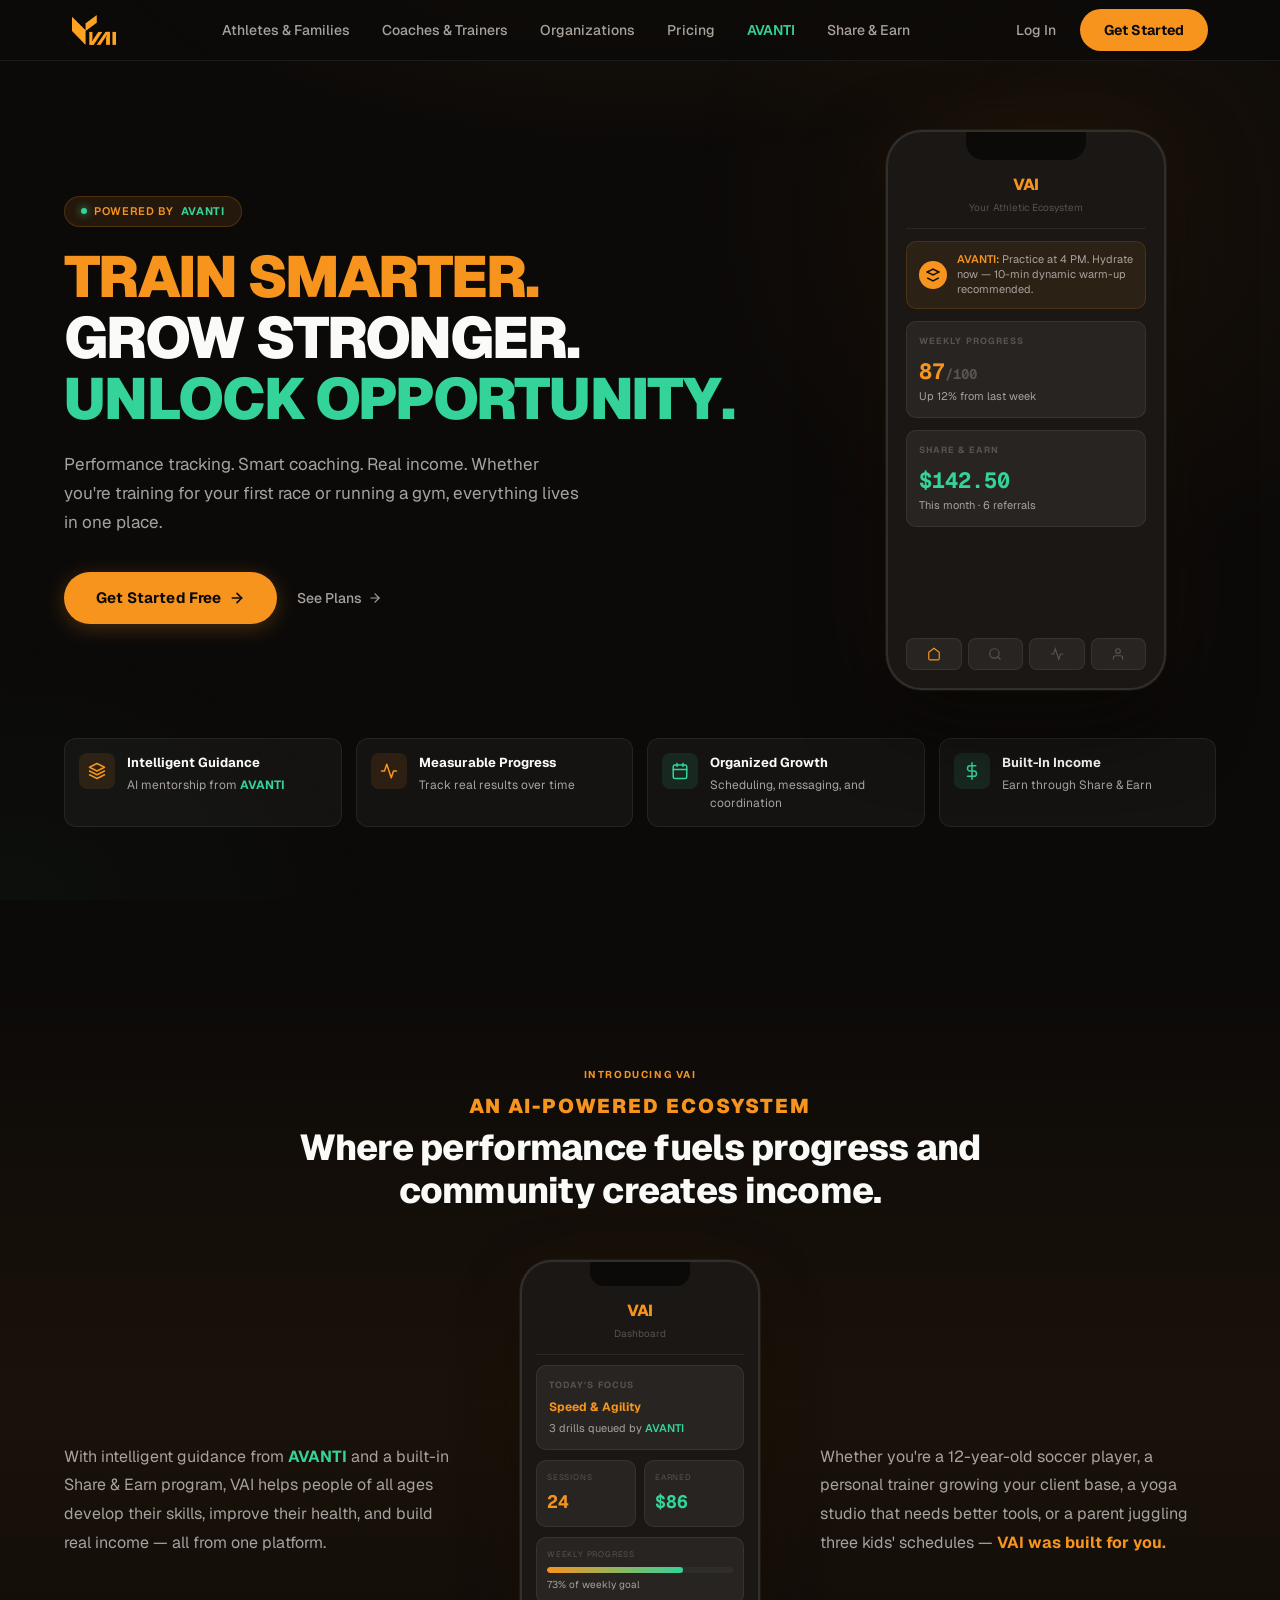
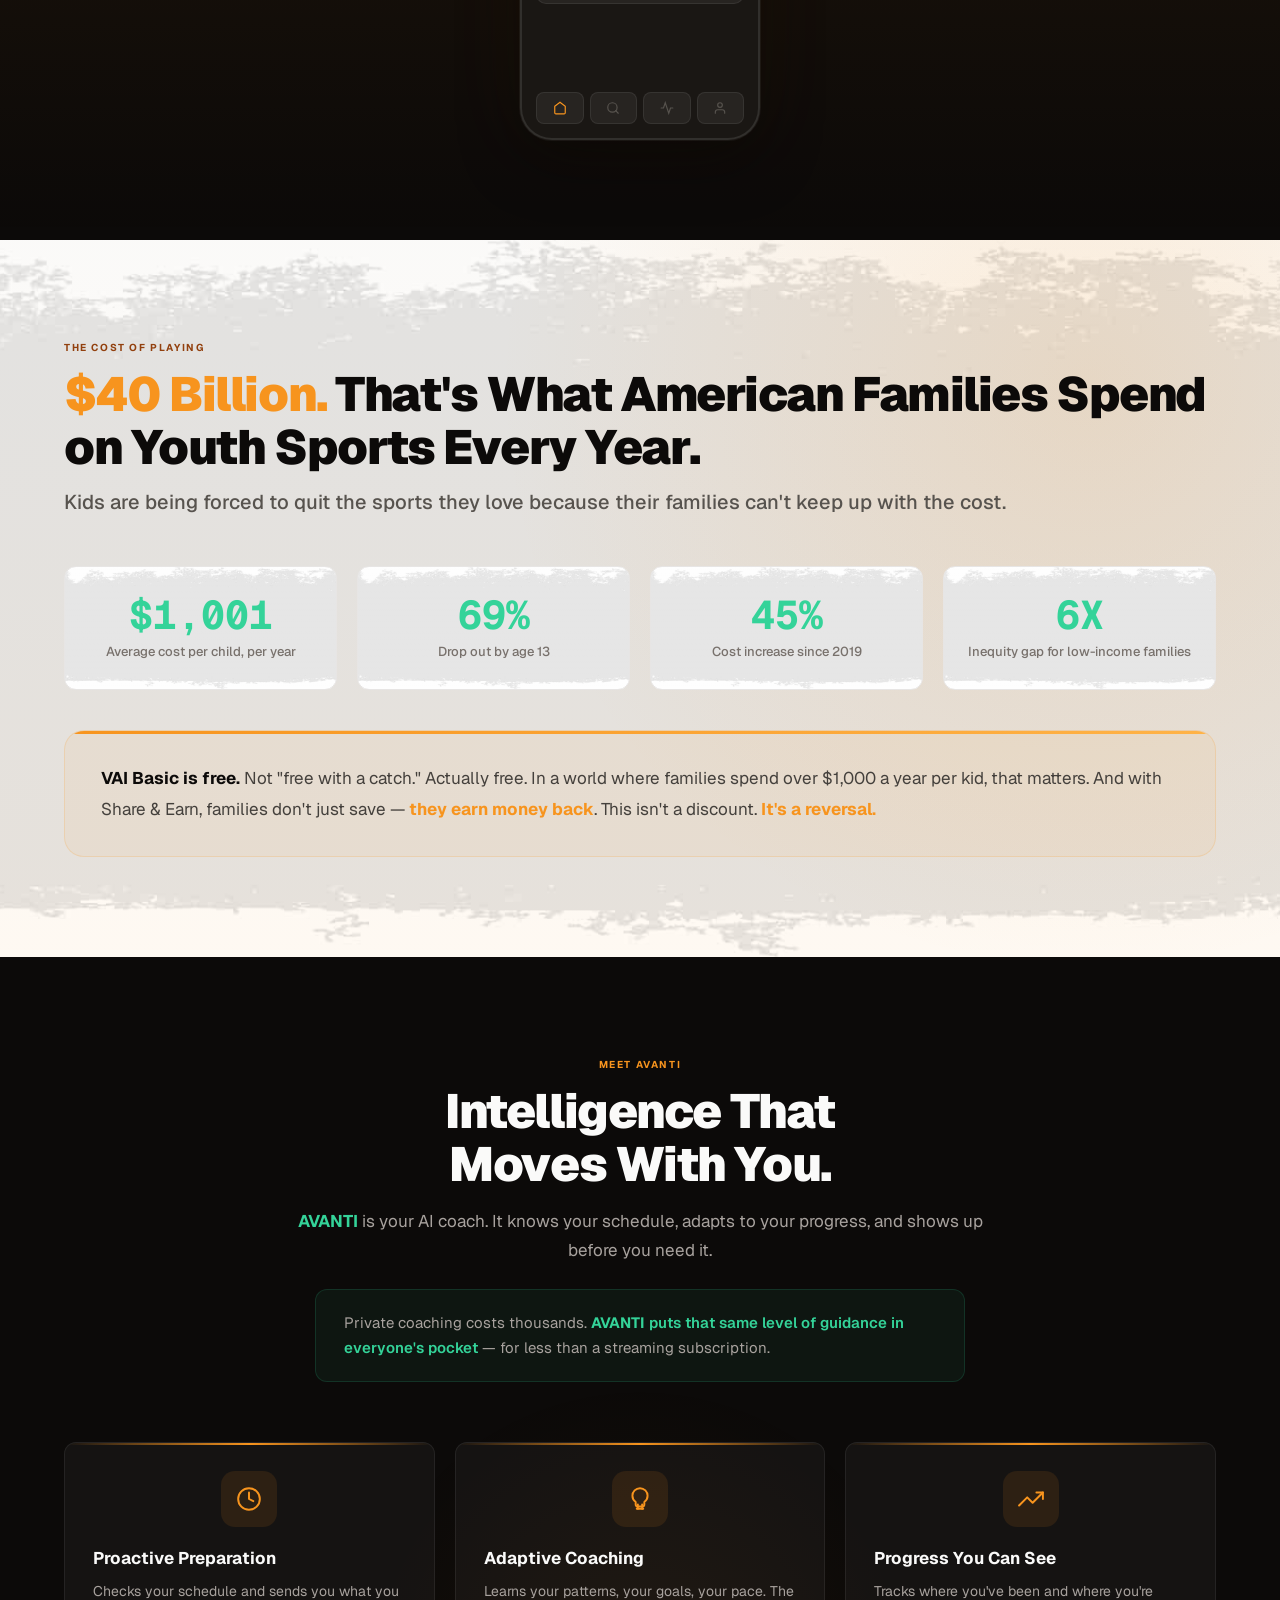
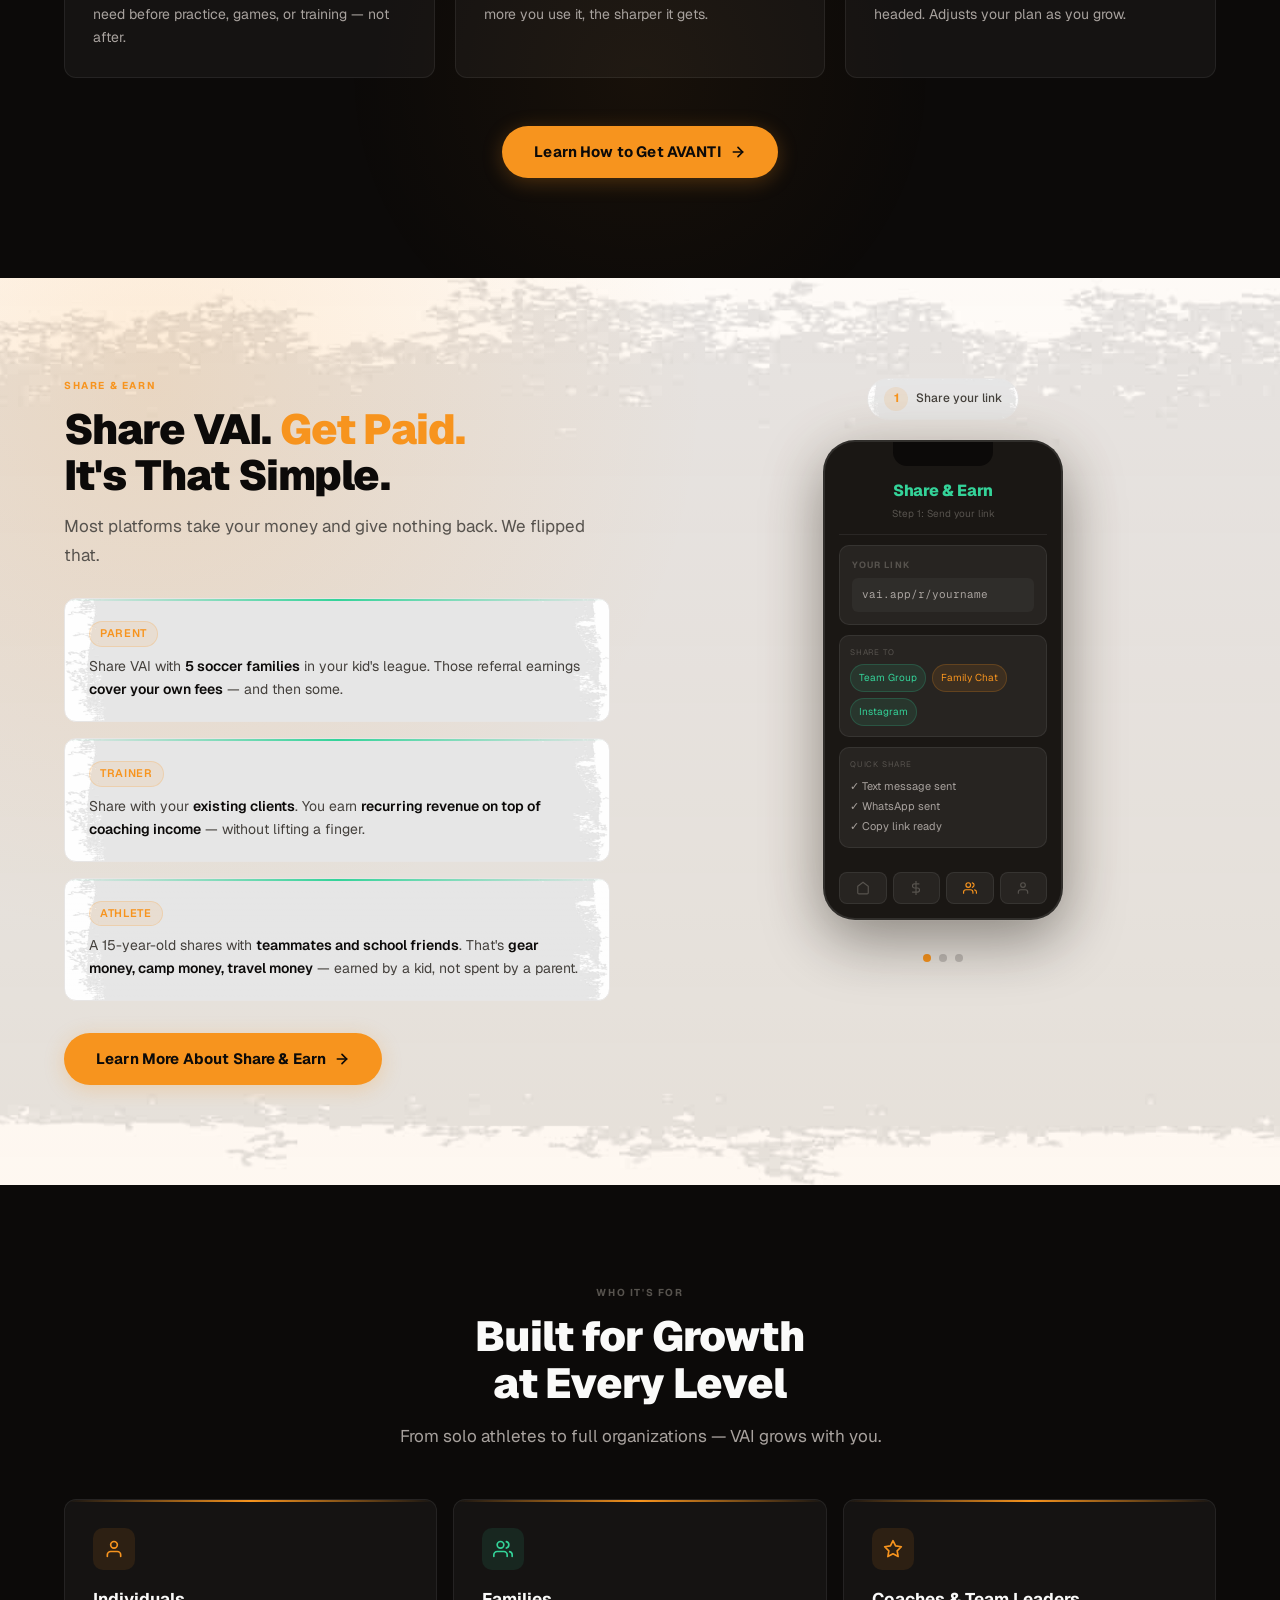
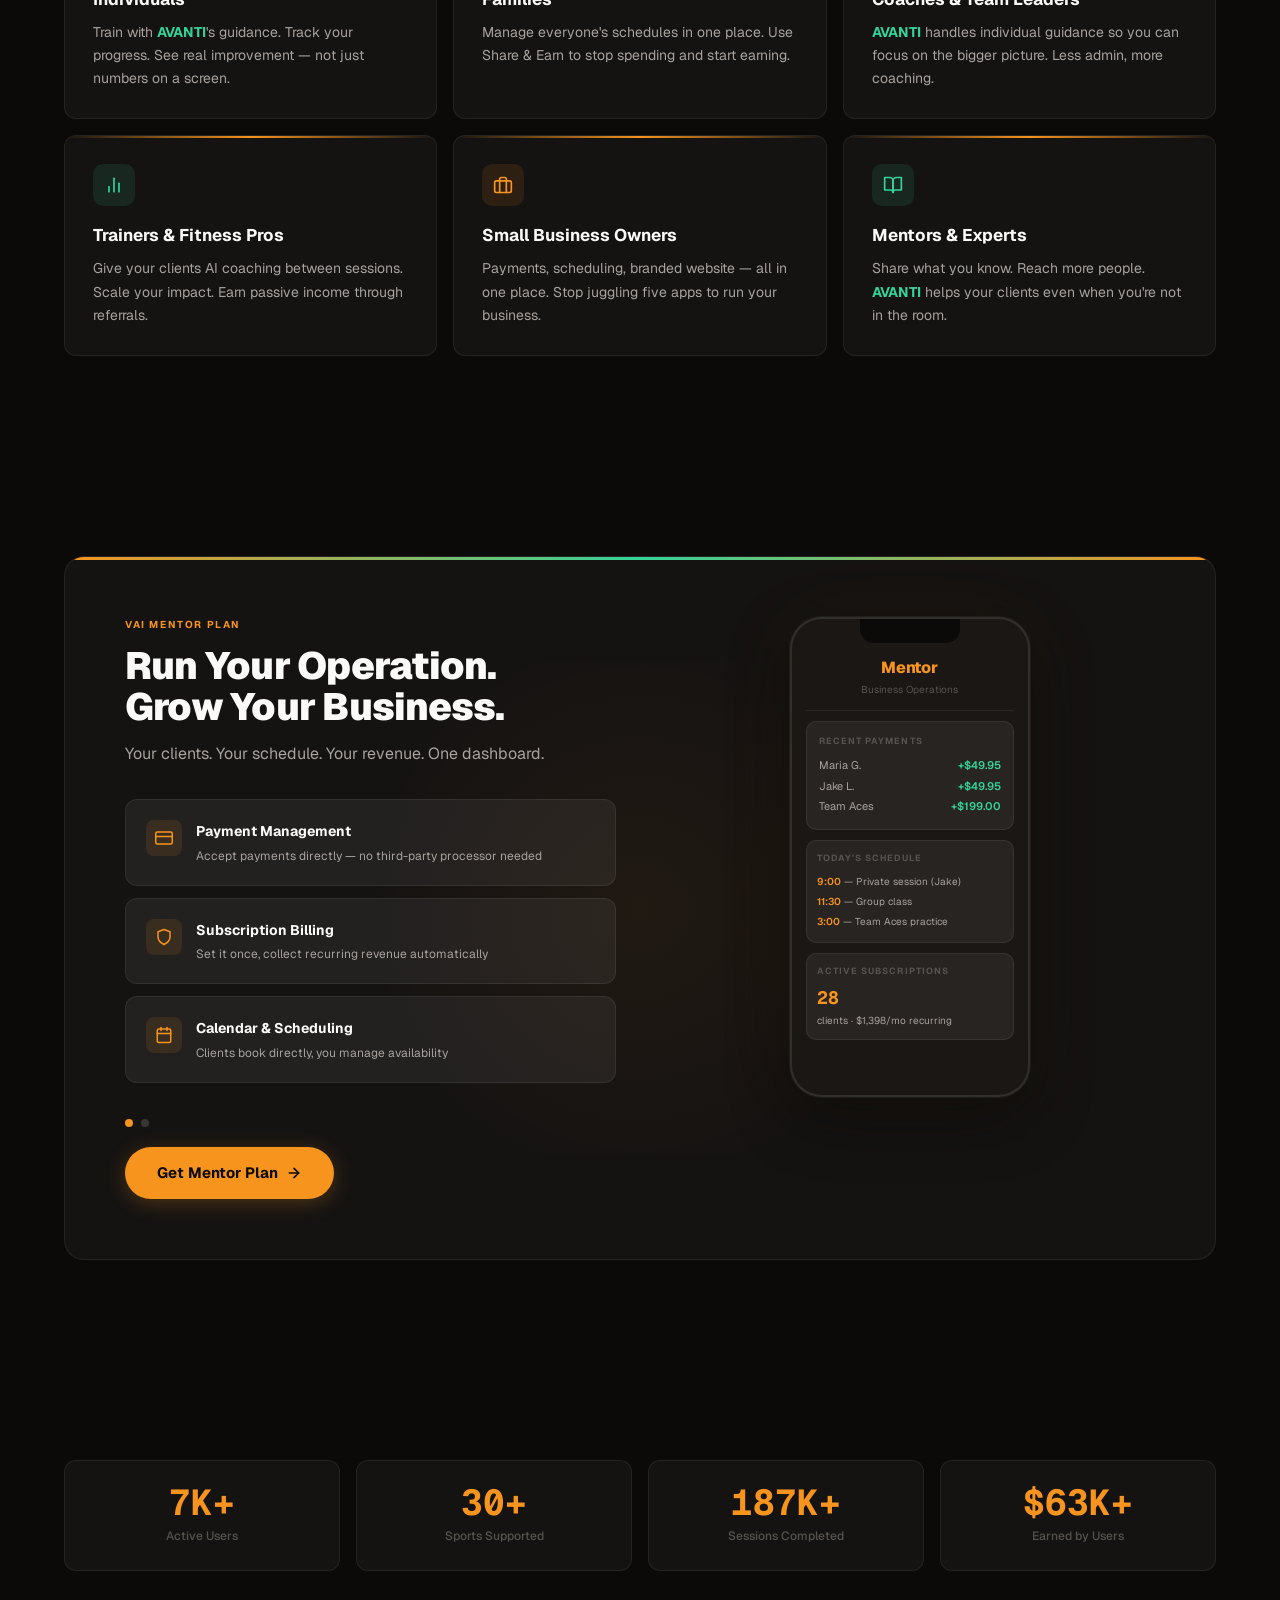
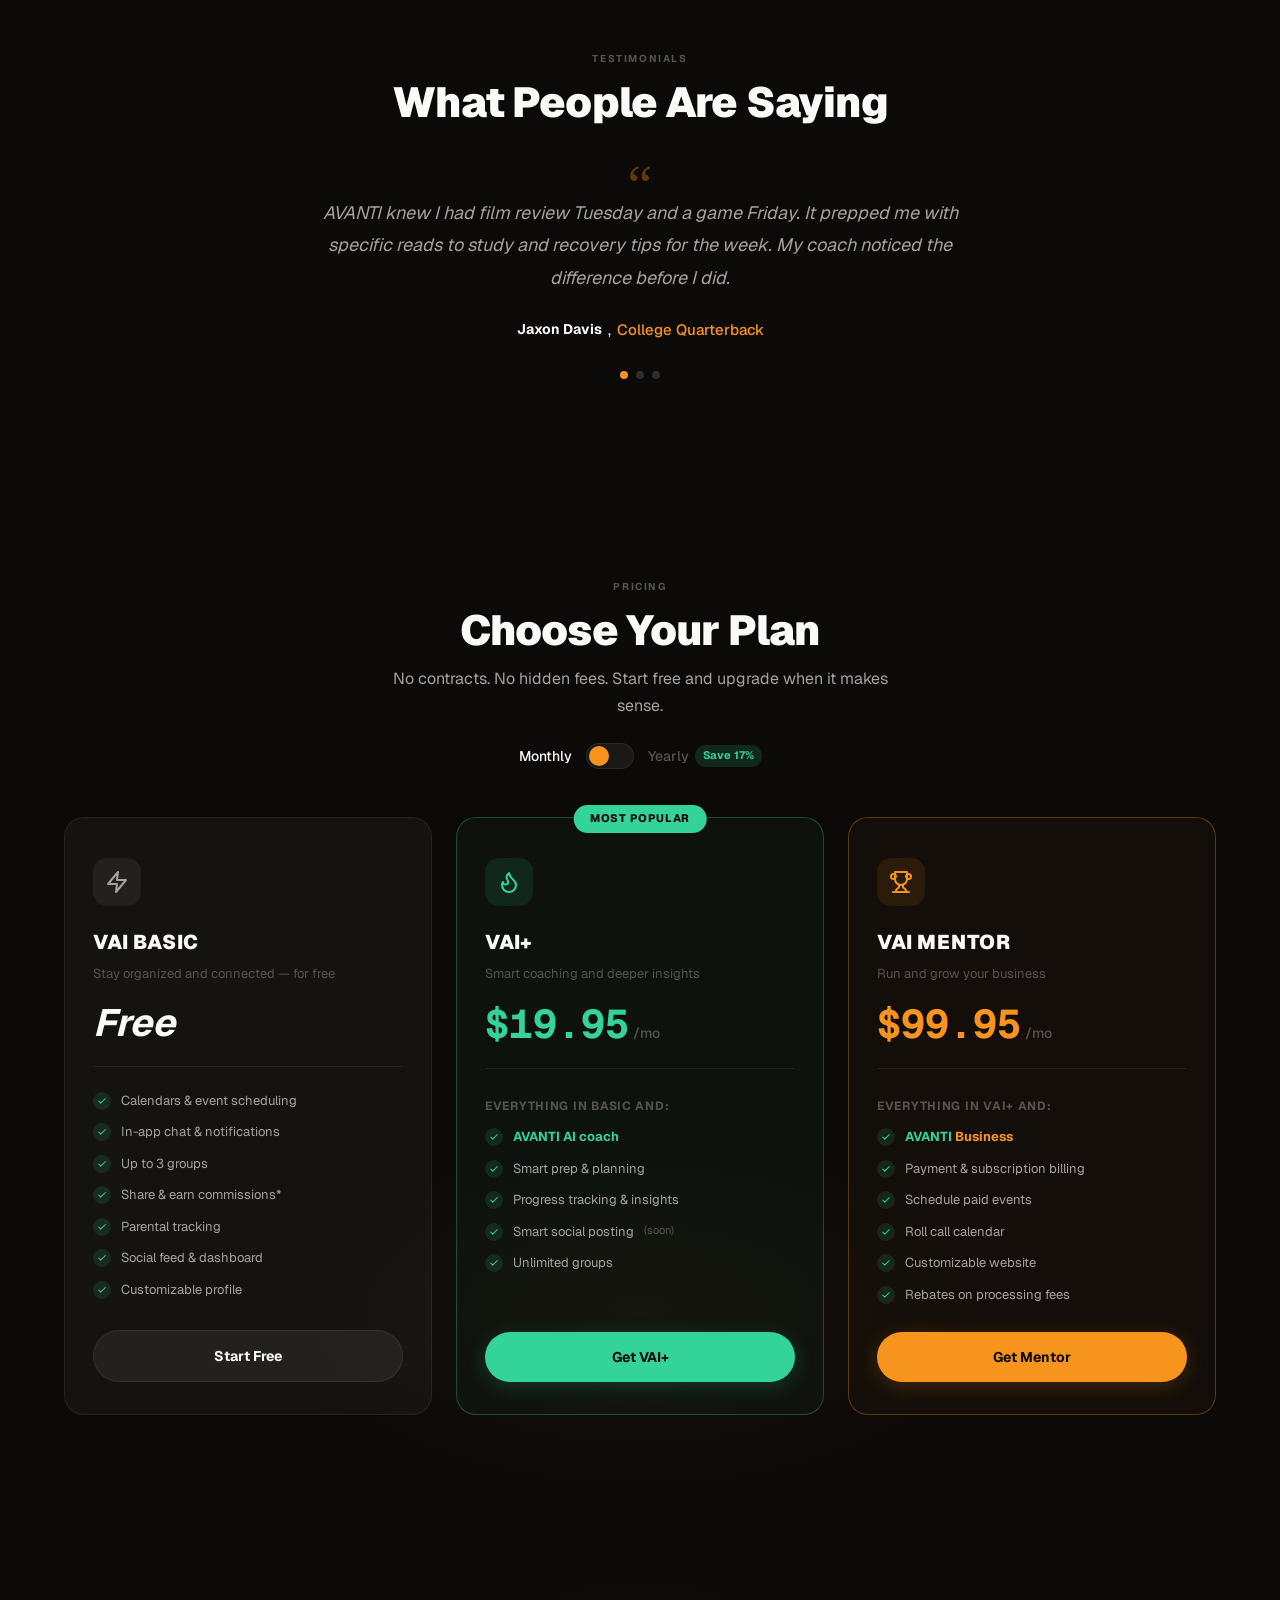
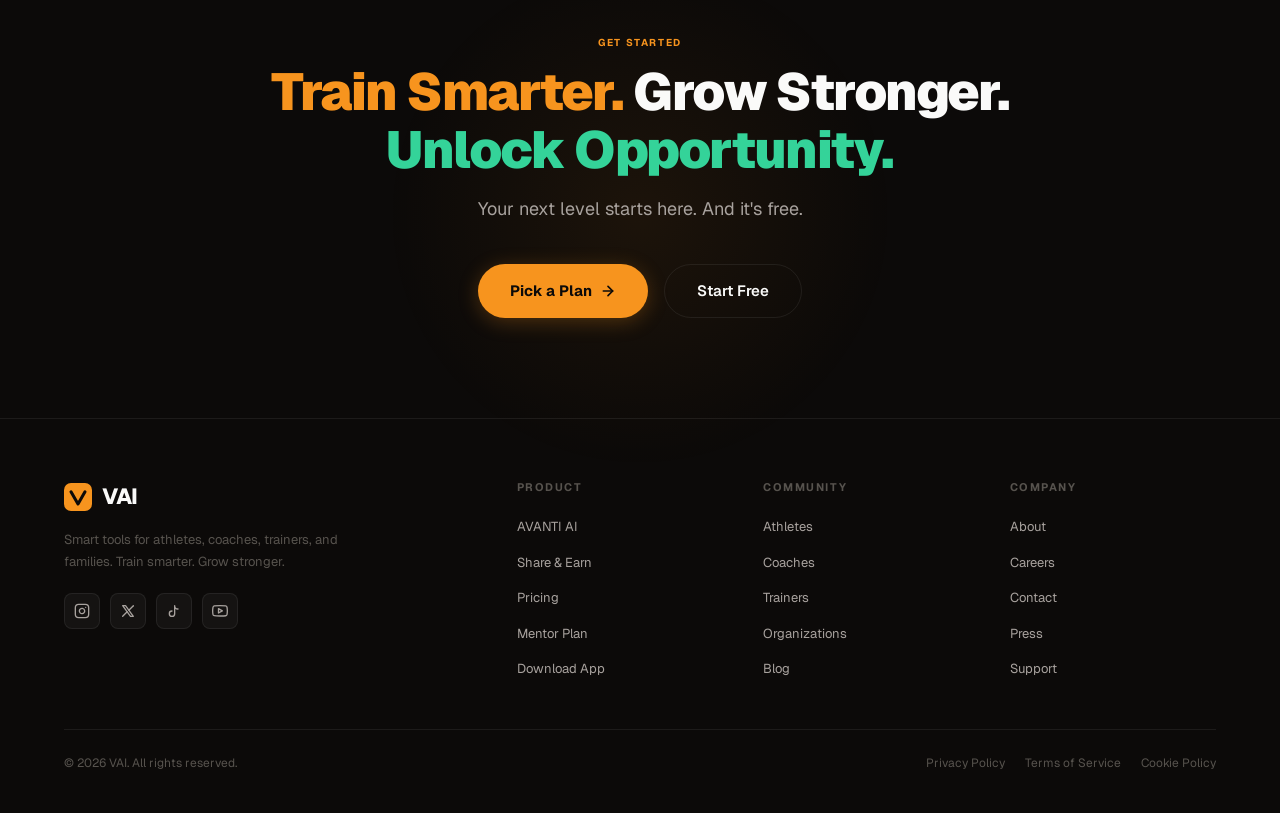
==== commit 52575e4e: "add grunge backgrounds" ====
--- a/index.html
+++ b/index.html
@@ -4,6 +4,7 @@
 <meta charset="UTF-8">
 <meta name="viewport" content="width=device-width, initial-scale=1.0">
 <title>VAI — Train Smarter. Grow Stronger. Unlock Opportunity.</title>
+<!-- v2.1 -->
 <meta name="description" content="AI-powered ecosystem for athletes, families, coaches, trainers, and communities. Intelligent guidance from AVANTI. Built-in Share & Earn income.">
 <link rel="preconnect" href="https://fonts.googleapis.com">
 <link href="https://fonts.googleapis.com/css2?family=Geist:wght@300;400;500;600;700;800;900&family=Geist+Mono:wght@400;500;700&display=swap" rel="stylesheet">
@@ -279,9 +280,10 @@
   margin-right: auto;
 }
 
-.nav-logo-svg {
+.nav-logo-img {
   height: 30px;
   width: auto;
+  filter: brightness(1.1);
 }
 
 .nav-menu {
@@ -402,7 +404,7 @@
 
 .hero-grid {
   display: grid;
-  grid-template-columns: 1fr 1fr;
+  grid-template-columns: 1fr 380px;
   gap: 60px;
   align-items: center;
 }
@@ -700,8 +702,25 @@
 .cost-section {
   padding: 100px 0;
   position: relative;
-  background: #FAF9F7;
+  background:
+    linear-gradient(180deg, rgba(250,249,247,0.72) 0%, rgba(255,247,237,0.68) 100%),
+    url(assets/gray-distressed-bg-1.jpg) center / cover no-repeat;
+  background-blend-mode: multiply, normal;
   color: #1C1917;
+  overflow: hidden;
+}
+
+.cost-section::before {
+  content: '';
+  position: absolute;
+  inset: 0;
+  background: radial-gradient(circle at 85% 20%, rgba(247,148,30,0.14), transparent 48%);
+  pointer-events: none;
+}
+
+.cost-section .container {
+  position: relative;
+  z-index: 1;
 }
 
 .cost-section .section-label { color: #92400E; }
@@ -777,7 +796,10 @@
 .stat-card {
   text-align: center;
   padding: 28px 20px;
-  background: #FFFFFF;
+  background:
+    linear-gradient(180deg, rgba(255,255,255,0.74), rgba(255,255,255,0.66)),
+    url(assets/gray-distressed-bg-1.jpg) center / cover no-repeat;
+  background-blend-mode: multiply, normal;
   border: 1px solid #E7E5E4;
   border-radius: var(--radius);
   transition: transform 200ms var(--ease), box-shadow 200ms var(--ease);
@@ -964,12 +986,12 @@
 .earn-step {
   display: flex;
   align-items: center;
-  gap: 10px;
-  padding: 12px 20px;
+  gap: 8px;
+  padding: 8px 1rem;
   background: var(--surface);
   border: 1px solid var(--border);
   border-radius: 100px;
-  font-size: 14px;
+  font-size: 12px;
   font-weight: 500;
   color: var(--text-2);
 }
@@ -1033,7 +1055,6 @@
 @media (max-width: 768px) {
   .earn-examples { grid-template-columns: 1fr; }
   .earn-how { flex-direction: column; }
-  .earn-step-arrow { transform: rotate(90deg); }
 }
 
 /* ══════════════════════════════════════════
@@ -1727,6 +1748,385 @@
   .hero-ctas { flex-direction: column; align-items: stretch; }
   .hero-ctas .btn-primary, .hero-ctas .text-link { text-align: center; justify-content: center; }
 }
+
+/* ── GLOBAL: AVANTI green text ── */
+.text-avanti { color: var(--green); font-weight: 700; }
+.text-vai-bold { color: var(--orange); font-weight: 700; }
+
+/* ── HERO UPDATES ── */
+.hero-title { text-transform: uppercase; }
+.hero-pillars {
+  grid-template-columns: repeat(4, 1fr);
+  margin-top: 48px;
+}
+.pillar:nth-child(3) .pillar-icon { background: rgba(52,211,153,0.1); }
+.pillar:nth-child(3) .pillar-icon svg { stroke: var(--green); }
+
+@media (max-width: 900px) {
+  .hero-pillars { grid-template-columns: repeat(2, 1fr); }
+}
+@media (max-width: 580px) {
+  .hero-pillars { grid-template-columns: 1fr; }
+}
+
+/* ── SECTION 2: INTRO GRID ── */
+.intro-grid {
+  display: grid;
+  grid-template-columns: 1fr 280px 1fr;
+  gap: 40px;
+  align-items: center;
+  margin-top: 48px;
+}
+.intro-left, .intro-right {
+  font-size: 16px;
+  color: var(--text-2);
+  line-height: 1.8;
+}
+.intro-left strong, .intro-right strong { color: var(--text); font-weight: 600; }
+.intro-headline {
+  font-size: clamp(14px, 2.5vw, 20px);
+  font-weight: 900;
+  letter-spacing: 0.1em;
+  text-transform: uppercase;
+  color: var(--orange);
+  margin-bottom: 8px;
+}
+.intro-sub {
+  font-size: clamp(24px, 3.5vw, 36px);
+  font-weight: 800;
+  line-height: 1.2;
+  letter-spacing: -0.02em;
+  color: var(--text);
+}
+.intro-header { text-align: center; max-width: 700px; margin: 0 auto; }
+
+.phone-mockup--small {
+  width: 240px;
+  height: 480px;
+  background: #1A1714;
+  border-radius: 32px;
+  border: 2px solid rgba(255,255,255,0.1);
+  position: relative;
+  overflow: hidden;
+  box-shadow:
+    0 0 0 1px rgba(255,255,255,0.05),
+    0 20px 60px rgba(0,0,0,0.4),
+    0 0 80px rgba(247,148,30,0.05);
+  margin: 0 auto;
+}
+.phone-mockup--small .phone-notch {
+  position: absolute; top: 0; left: 50%; transform: translateX(-50%);
+  width: 100px; height: 24px; background: #0C0A09; border-radius: 0 0 14px 14px; z-index: 10;
+}
+.phone-mockup--small .phone-screen-inner {
+  padding: 36px 14px 14px; height: 100%;
+  display: flex; flex-direction: column; gap: 10px;
+}
+
+@media (max-width: 900px) {
+  .intro-grid { grid-template-columns: 1fr; gap: 32px; }
+  .intro-left, .intro-right { text-align: center; }
+}
+
+/* ── SECTION 3: GREEN STATS + ORANGE REVERSAL ── */
+.stat-number--green { color: var(--green) !important; }
+.stats-bar { grid-template-columns: repeat(4, 1fr); }
+
+.cost-reversal--orange {
+  background: rgba(247,148,30,0.06);
+  border: 1px solid rgba(247,148,30,0.18);
+  border-radius: var(--radius-lg);
+  padding: 32px 36px;
+  margin: 40px 0 0;
+}
+.cost-reversal--orange::before {
+  background: linear-gradient(90deg, var(--orange), var(--orange-hi));
+}
+.cost-reversal--orange p {
+  font-size: 17px; line-height: 1.8; color: #44403C;
+}
+.cost-reversal--orange strong { color: #0C0A09; font-weight: 700; }
+.cost-reversal--orange .reversal-accent { color: var(--orange); font-weight: 700; }
+
+@media (max-width: 640px) {
+  .stats-bar { grid-template-columns: repeat(2, 1fr); }
+}
+
+/* ── SECTION 5: EARN — WHITE/ORANGE ── */
+.earn-section {
+  padding: 100px 0;
+  position: relative;
+  background:
+    linear-gradient(180deg, rgba(255,250,245,0.74) 0%, rgba(255,245,235,0.68) 100%),
+    url(assets/gray-distressed-bg-1.jpg) center / cover no-repeat;
+  background-blend-mode: multiply, normal;
+  color: #1C1917;
+  overflow: hidden;
+}
+.earn-section::before {
+  content: '';
+  position: absolute;
+  inset: 0;
+  background: radial-gradient(circle at 12% 12%, rgba(247,148,30,0.15), transparent 40%);
+  pointer-events: none;
+}
+.earn-section .container {
+  position: relative;
+  z-index: 1;
+}
+.earn-section .section-label { color: var(--orange); }
+
+.earn-grid {
+  display: grid;
+  grid-template-columns: 1fr 1fr;
+  gap: 60px;
+  align-items: start;
+}
+.earn-left .earn-headline {
+  font-size: clamp(28px, 4vw, 42px);
+  font-weight: 900; line-height: 1.1;
+  letter-spacing: -0.02em; margin-bottom: 14px;
+  color: #0C0A09; text-align: left;
+}
+.earn-left .earn-headline .highlight-orange { color: var(--orange); }
+.earn-left .earn-body {
+  font-size: 17px; color: #57534E; line-height: 1.7;
+  margin-bottom: 28px; text-align: left;
+}
+.earn-left .earn-examples {
+  display: flex; flex-direction: column; gap: 16px; margin-bottom: 32px;
+}
+.earn-left .earn-example {
+  background:
+    linear-gradient(180deg, rgba(255,255,255,0.74), rgba(255,255,255,0.66)),
+    url(assets/gray-distressed-bg-1.jpg) center / cover no-repeat;
+  background-blend-mode: multiply, normal;
+  border: 1px solid #E7E5E4;
+  border-radius: var(--radius); padding: 20px 24px;
+}
+.earn-left .earn-example-role {
+  display: inline-flex; padding: 3px 10px;
+  background: rgba(247,148,30,0.1); border: 1px solid rgba(247,148,30,0.2);
+  border-radius: 100px; font-size: 11px; font-weight: 600;
+  color: var(--orange); text-transform: uppercase;
+  letter-spacing: 0.06em; margin-bottom: 8px;
+}
+.earn-left .earn-example-text {
+  font-size: 14px; color: #44403C; line-height: 1.65;
+}
+.earn-left .earn-example-text strong { color: #0C0A09; }
+
+.earn-right {
+  display: flex; flex-direction: column; gap: 16px;
+}
+.earn-carousel {
+  position: relative;
+  min-height: 560px;
+}
+.earn-slide {
+  position: absolute;
+  inset: 0;
+  display: flex;
+  flex-direction: column;
+  align-items: center;
+  gap: 20px;
+  opacity: 0;
+  pointer-events: none;
+  transition: opacity 0.45s ease;
+}
+.earn-slide.active {
+  opacity: 1;
+  pointer-events: auto;
+}
+.earn-slide .earn-step {
+  align-self: center;
+}
+.earn-dots {
+  display: flex;
+  justify-content: center;
+  gap: 8px;
+}
+.earn-dot {
+  width: 8px;
+  height: 8px;
+  border-radius: 50%;
+  background: rgba(28,25,23,0.2);
+  cursor: pointer;
+  transition: background 0.3s ease;
+}
+.earn-dot.active {
+  background: var(--orange);
+}
+.earn-section .earn-step {
+  background:
+    linear-gradient(180deg, rgba(255,255,255,0.76), rgba(255,255,255,0.68)),
+    url(assets/gray-distressed-bg-1.jpg) center / cover no-repeat;
+  background-blend-mode: multiply, normal;
+  border: 1px solid #E7E5E4;
+  color: #44403C;
+}
+.earn-section .earn-step-num {
+  background: rgba(247,148,30,0.12); color: var(--orange);
+}
+.earn-section .earn-cta { text-align: left; }
+
+@media (max-width: 900px) {
+  .earn-grid { grid-template-columns: 1fr; gap: 40px; }
+  .earn-carousel { min-height: 540px; }
+}
+@media (max-width: 480px) {
+  .earn-carousel { min-height: 520px; }
+}
+
+/* ── SECTION 7: MENTOR 2-COL + CAROUSEL ── */
+.mentor-grid {
+  display: grid;
+  grid-template-columns: 1fr 1fr;
+  gap: 48px;
+  align-items: start;
+}
+.mentor-left .mentor-header {
+  text-align: left; margin-bottom: 32px;
+}
+.mentor-features { display: block; margin-bottom: 24px; }
+
+.mentor-feature-group {
+  opacity: 0; max-height: 0; overflow: hidden;
+  transition: opacity 0.5s ease, max-height 0.5s ease;
+}
+.mentor-feature-group.active {
+  opacity: 1; max-height: 500px;
+}
+.mentor-feature-group .mentor-feat { margin-bottom: 12px; }
+
+.mentor-right {
+  position: relative; min-height: 520px;
+}
+.mentor-mockup-slide {
+  position: absolute; inset: 0;
+  display: flex; justify-content: center; align-items: flex-start;
+  opacity: 0; transition: opacity 0.6s ease;
+  pointer-events: none;
+}
+.mentor-mockup-slide.active {
+  opacity: 1; pointer-events: auto;
+}
+
+.mentor-dots, .testimonial-dots {
+  display: flex; gap: 8px; margin-top: 16px;
+}
+.mentor-dot, .t-dot {
+  width: 8px; height: 8px; border-radius: 50%;
+  background: rgba(255,255,255,0.15); cursor: pointer;
+  transition: background 0.3s ease;
+}
+.mentor-dot.active { background: var(--orange); }
+.t-dot.active { background: var(--orange); }
+
+.mentor-left .mentor-cta { text-align: left; margin-top: 20px; }
+
+@media (max-width: 900px) {
+  .mentor-grid { grid-template-columns: 1fr; }
+  .mentor-right { min-height: 480px; }
+  .mentor-left .mentor-header { text-align: center; }
+}
+
+/* ── SECTION 8: TESTIMONIAL CAROUSEL ── */
+.proof-stats { margin-bottom: 80px; }
+
+.testimonial-carousel {
+  position: relative; min-height: 200px;
+  max-width: 700px; margin: 0 auto; text-align: center;
+}
+.testimonial-slide {
+  position: absolute; inset: 0;
+  opacity: 0; transition: opacity 0.5s ease;
+  display: flex; flex-direction: column; align-items: center;
+  justify-content: center;
+}
+.testimonial-slide.active {
+  opacity: 1; position: relative;
+}
+.testimonial-slide .testimonial-quote {
+  font-size: 18px; color: var(--text-2); line-height: 1.8;
+  font-style: italic; margin-bottom: 24px;
+  position: relative; padding-top: 32px;
+}
+.testimonial-slide .testimonial-quote::before {
+  content: '\201C'; position: absolute; top: -8px; left: 50%;
+  transform: translateX(-50%);
+  font-size: 56px; color: var(--orange-dim);
+  font-style: normal; font-family: Georgia, serif; line-height: 1;
+}
+.testimonial-slide .testimonial-author {
+  display: flex; align-items: center; gap: 6px;
+  justify-content: center; font-size: 15px;
+}
+.testimonial-slide .testimonial-name { font-weight: 700; color: var(--text); }
+.testimonial-slide .testimonial-role-text { color: var(--orange); font-weight: 500; }
+.testimonial-dots { justify-content: center; margin-top: 28px; }
+
+/* ── SECTION 9: PRICING TOGGLE + ICONS ── */
+.pricing-toggle {
+  display: flex; align-items: center; gap: 14px;
+  justify-content: center; margin-top: 24px;
+}
+.toggle-label {
+  font-size: 14px; font-weight: 500; color: var(--text-3);
+  display: flex; align-items: center; gap: 6px;
+  transition: color 0.2s ease;
+}
+.toggle-label.active-label { color: var(--text); }
+.toggle-save {
+  font-size: 11px; font-weight: 700;
+  background: rgba(52,211,153,0.15); color: var(--green);
+  padding: 2px 8px; border-radius: 100px;
+}
+.toggle-switch {
+  position: relative; width: 48px; height: 26px;
+  display: inline-block;
+}
+.toggle-switch input { opacity: 0; width: 0; height: 0; }
+.toggle-slider {
+  position: absolute; inset: 0; cursor: pointer;
+  background: var(--surface2); border: 1px solid var(--border);
+  border-radius: 26px; transition: 0.3s ease;
+}
+.toggle-slider::before {
+  content: ''; position: absolute;
+  height: 20px; width: 20px; left: 2px; bottom: 2px;
+  background: var(--orange); border-radius: 50%;
+  transition: 0.3s ease;
+}
+.toggle-switch input:checked + .toggle-slider { background: rgba(247,148,30,0.15); }
+.toggle-switch input:checked + .toggle-slider::before { transform: translateX(22px); }
+
+.pricing-savings {
+  display: none; font-size: 11px; font-weight: 700;
+  color: var(--green); margin-top: 4px;
+}
+.pricing-savings.show { display: block; }
+
+.pricing-icon-box {
+  width: 48px; height: 48px;
+  border-radius: 14px; display: flex;
+  align-items: center; justify-content: center;
+  margin-bottom: 20px;
+}
+.pricing-icon-box svg {
+  width: 24px; height: 24px; fill: none;
+  stroke-width: 2; stroke-linecap: round; stroke-linejoin: round;
+}
+.pricing-icon-box--basic { background: rgba(255,255,255,0.06); }
+.pricing-icon-box--basic svg { stroke: var(--text-2); }
+.pricing-icon-box--plus { background: rgba(52,211,153,0.1); }
+.pricing-icon-box--plus svg { stroke: var(--green); }
+.pricing-icon-box--mentor { background: rgba(247,148,30,0.1); }
+.pricing-icon-box--mentor svg { stroke: var(--orange); }
+
+.pricing-grid { align-items: stretch; }
+.pricing-card { display: flex; flex-direction: column; }
+.pricing-card .pricing-features { flex: 1; }
 </style>
 </head>
 <body>
@@ -1735,7 +2135,7 @@
 <nav class="nav" id="nav">
   <div class="nav-inner">
     <a href="#" class="nav-logo">
-      <svg class="nav-logo-svg" viewBox="0 0 285 194" fill="none" xmlns="http://www.w3.org/2000/svg"><path fill-rule="evenodd" clip-rule="evenodd" d="M160.629 0L88.5482 53.0803V101.568L81.1401 91.6626L0 10.6842V102.773L88.6142 193.745V102.724L160.629 49.8154V0ZM217.053 108.971L159.072 193.139H184.193L194.196 178.101L205.861 160.074L221.46 136.197V136.216L227.226 127.302L221.46 145.093V160.074V178.101V193.139H244.666V108.971H217.053ZM132.421 165.25L169.924 109.567H195.876L139.801 193.744H112.537V109.567H132.421V157.509L127.051 173.067L132.421 165.108V165.25ZM262.04 109.567H285.142V193.139H262.04V109.567Z" fill="#F7941E"/></svg>
+      <img src="vai-logo.png" alt="VAI" class="nav-logo-img">
     </a>
 
     <ul class="nav-menu">
@@ -1776,7 +2176,7 @@
       <div class="hero-content">
         <div class="hero-badge">
           <span class="badge-dot"></span>
-          Powered by AVANTI, VAI's intelligent guidance engine
+          Powered by <span class="text-avanti">AVANTI</span>
         </div>
 
         <h1 class="hero-title">
@@ -1786,51 +2186,8 @@
         </h1>
 
         <p class="hero-sub">
-          One platform for performance, organization, and income — built for athletes, families, coaches, trainers, and communities. Whether you're chasing a personal record or building a business, VAI meets you where you are.
+          Performance tracking. Smart coaching. Real income. Whether you're training for your first race or running a gym, everything lives in one place.
         </p>
-
-        <div class="hero-pillars">
-          <!-- Pillar 1: Intelligent Guidance -->
-          <div class="pillar">
-            <div class="pillar-icon">
-              <svg viewBox="0 0 24 24"><path d="M12 2L2 7l10 5 10-5-10-5z"/><path d="M2 17l10 5 10-5"/><path d="M2 12l10 5 10-5"/></svg>
-            </div>
-            <div>
-              <div class="pillar-name">Intelligent Guidance</div>
-              <div class="pillar-desc">Personalized AI mentorship powered by AVANTI</div>
-            </div>
-          </div>
-          <!-- Pillar 2: Measurable Progress -->
-          <div class="pillar">
-            <div class="pillar-icon">
-              <svg viewBox="0 0 24 24"><path d="M22 12h-4l-3 9L9 3l-3 9H2"/></svg>
-            </div>
-            <div>
-              <div class="pillar-name">Measurable Progress</div>
-              <div class="pillar-desc">Structured development with trackable results</div>
-            </div>
-          </div>
-          <!-- Pillar 3: Organized Growth -->
-          <div class="pillar">
-            <div class="pillar-icon">
-              <svg viewBox="0 0 24 24"><rect x="3" y="4" width="18" height="18" rx="2" ry="2"/><line x1="16" y1="2" x2="16" y2="6"/><line x1="8" y1="2" x2="8" y2="6"/><line x1="3" y1="10" x2="21" y2="10"/></svg>
-            </div>
-            <div>
-              <div class="pillar-name">Organized Growth</div>
-              <div class="pillar-desc">Scheduling, coordination, messaging, and program management</div>
-            </div>
-          </div>
-          <!-- Pillar 4: Built-In Income (green) -->
-          <div class="pillar">
-            <div class="pillar-icon">
-              <svg viewBox="0 0 24 24"><line x1="12" y1="1" x2="12" y2="23"/><path d="M17 5H9.5a3.5 3.5 0 0 0 0 7h5a3.5 3.5 0 0 1 0 7H6"/></svg>
-            </div>
-            <div>
-              <div class="pillar-name">Built-In Income</div>
-              <div class="pillar-desc">Turn participation into earnings through Share &amp; Earn</div>
-            </div>
-          </div>
-        </div>
 
         <div class="hero-ctas">
           <a href="#pricing" class="btn-primary">
@@ -1859,20 +2216,20 @@
                 <svg viewBox="0 0 24 24"><path d="M12 2L2 7l10 5 10-5-10-5z"/><path d="M2 17l10 5 10-5"/></svg>
               </div>
               <div class="phone-avanti-text">
-                <strong>AVANTI:</strong> You have practice at 4 PM. Hydrate now and do a 10-min dynamic warm-up.
+                <strong>AVANTI:</strong> Practice at 4 PM. Hydrate now — 10-min dynamic warm-up recommended.
               </div>
             </div>
 
             <div class="phone-card">
               <div class="phone-card-label">Weekly Progress</div>
               <div class="phone-card-value">87<span style="font-size:14px;color:var(--text-3)">/100</span></div>
-              <div class="phone-card-desc">Performance score up 12% this week</div>
+              <div class="phone-card-desc">Up 12% from last week</div>
             </div>
 
             <div class="phone-card">
               <div class="phone-card-label">Share &amp; Earn</div>
               <div class="phone-card-value phone-card-value--green">$142.50</div>
-              <div class="phone-card-desc">Earned this month from 6 referrals</div>
+              <div class="phone-card-desc">This month &middot; 6 referrals</div>
             </div>
 
             <div class="phone-bar">
@@ -1893,24 +2250,106 @@
         </div>
       </div>
     </div>
+
+    <!-- Pillars — full width, single row -->
+    <div class="hero-pillars">
+      <div class="pillar">
+        <div class="pillar-icon">
+          <svg viewBox="0 0 24 24"><path d="M12 2L2 7l10 5 10-5-10-5z"/><path d="M2 17l10 5 10-5"/><path d="M2 12l10 5 10-5"/></svg>
+        </div>
+        <div>
+          <div class="pillar-name">Intelligent Guidance</div>
+          <div class="pillar-desc">AI mentorship from <span class="text-avanti">AVANTI</span></div>
+        </div>
+      </div>
+      <div class="pillar">
+        <div class="pillar-icon">
+          <svg viewBox="0 0 24 24"><path d="M22 12h-4l-3 9L9 3l-3 9H2"/></svg>
+        </div>
+        <div>
+          <div class="pillar-name">Measurable Progress</div>
+          <div class="pillar-desc">Track real results over time</div>
+        </div>
+      </div>
+      <div class="pillar">
+        <div class="pillar-icon">
+          <svg viewBox="0 0 24 24"><rect x="3" y="4" width="18" height="18" rx="2" ry="2"/><line x1="16" y1="2" x2="16" y2="6"/><line x1="8" y1="2" x2="8" y2="6"/><line x1="3" y1="10" x2="21" y2="10"/></svg>
+        </div>
+        <div>
+          <div class="pillar-name">Organized Growth</div>
+          <div class="pillar-desc">Scheduling, messaging, and coordination</div>
+        </div>
+      </div>
+      <div class="pillar">
+        <div class="pillar-icon">
+          <svg viewBox="0 0 24 24"><line x1="12" y1="1" x2="12" y2="23"/><path d="M17 5H9.5a3.5 3.5 0 0 0 0 7h5a3.5 3.5 0 0 1 0 7H6"/></svg>
+        </div>
+        <div>
+          <div class="pillar-name">Built-In Income</div>
+          <div class="pillar-desc">Earn through Share &amp; Earn</div>
+        </div>
+      </div>
+    </div>
   </div>
 </section>
 
 <!-- ══════════════ SECTION 2: INTRODUCING VAI ══════════════ -->
 <section class="intro-section">
   <div class="container">
-    <div class="intro-inner reveal">
+    <div class="intro-header reveal">
       <div class="section-label section-label--orange">Introducing VAI</div>
-      <h2 class="intro-headline">
-        Performance Fuels Progress.<br>
-        <span class="intro-accent">Community Creates Income.</span>
-      </h2>
-      <p class="intro-body">
-        VAI is an AI-powered ecosystem where <strong>performance fuels progress</strong> and <strong>community creates income</strong>. With intelligent guidance from AVANTI and a built-in Share &amp; Earn program, VAI helps people of all ages develop their skills, improve their health, and build real income — all from one platform.
-      </p>
-      <p class="intro-body">
-        Whether you're a 12-year-old soccer player, a personal trainer scaling your business, a yoga studio looking for better tools, or a parent managing three kids' schedules — <strong>VAI was built for you.</strong>
-      </p>
+      <h2 class="intro-headline">An AI-Powered Ecosystem</h2>
+      <p class="intro-sub">Where performance fuels progress and community creates income.</p>
+    </div>
+
+    <div class="intro-grid reveal">
+      <div class="intro-left">
+        <p>With intelligent guidance from <span class="text-avanti">AVANTI</span> and a built-in Share &amp; Earn program, VAI helps people of all ages develop their skills, improve their health, and build real income — all from one platform.</p>
+      </div>
+
+      <div class="intro-center">
+        <div class="phone-mockup--small">
+          <div class="phone-notch"></div>
+          <div class="phone-screen-inner">
+            <div class="phone-header">
+              <div class="phone-header-logo">VAI</div>
+              <div class="phone-header-sub">Dashboard</div>
+            </div>
+            <div class="phone-card">
+              <div class="phone-card-label">Today's Focus</div>
+              <div class="phone-card-title" style="font-size:12px;color:var(--orange);">Speed &amp; Agility</div>
+              <div class="phone-card-desc">3 drills queued by <span style="color:var(--green);font-weight:600;">AVANTI</span></div>
+            </div>
+            <div style="display:flex;gap:8px;">
+              <div class="phone-card" style="flex:1;padding:10px;">
+                <div style="font-size:8px;color:var(--text-3);text-transform:uppercase;letter-spacing:0.1em;margin-bottom:4px;">Sessions</div>
+                <div style="font-size:18px;font-weight:700;color:var(--orange);font-family:'Geist Mono',monospace;">24</div>
+              </div>
+              <div class="phone-card" style="flex:1;padding:10px;">
+                <div style="font-size:8px;color:var(--text-3);text-transform:uppercase;letter-spacing:0.1em;margin-bottom:4px;">Earned</div>
+                <div style="font-size:18px;font-weight:700;color:var(--green);font-family:'Geist Mono',monospace;">$86</div>
+              </div>
+            </div>
+            <div class="phone-card" style="padding:10px;">
+              <div style="font-size:8px;color:var(--text-3);text-transform:uppercase;letter-spacing:0.1em;margin-bottom:6px;">Weekly Progress</div>
+              <div style="height:6px;background:var(--surface);border-radius:3px;overflow:hidden;">
+                <div style="width:73%;height:100%;background:linear-gradient(90deg,var(--orange),var(--green));border-radius:3px;"></div>
+              </div>
+              <div style="font-size:10px;color:var(--text-2);margin-top:4px;">73% of weekly goal</div>
+            </div>
+            <div class="phone-bar" style="margin-top:auto;">
+              <div class="phone-bar-item active"><svg viewBox="0 0 24 24"><path d="M3 9l9-7 9 7v11a2 2 0 01-2 2H5a2 2 0 01-2-2z"/></svg></div>
+              <div class="phone-bar-item"><svg viewBox="0 0 24 24"><circle cx="11" cy="11" r="8"/><line x1="21" y1="21" x2="16.65" y2="16.65"/></svg></div>
+              <div class="phone-bar-item"><svg viewBox="0 0 24 24"><path d="M22 12h-4l-3 9L9 3l-3 9H2"/></svg></div>
+              <div class="phone-bar-item"><svg viewBox="0 0 24 24"><path d="M20 21v-2a4 4 0 00-4-4H8a4 4 0 00-4 4v2"/><circle cx="12" cy="7" r="4"/></svg></div>
+            </div>
+          </div>
+        </div>
+      </div>
+
+      <div class="intro-right">
+        <p>Whether you're a 12-year-old soccer player, a personal trainer growing your client base, a yoga studio that needs better tools, or a parent juggling three kids' schedules — <span class="text-vai-bold">VAI was built for you.</span></p>
+      </div>
     </div>
   </div>
 </section>
@@ -1924,31 +2363,31 @@
       <span class="stat-highlight">$40 Billion.</span> That's What American Families Spend on Youth Sports Every Year.
     </h2>
 
-    <p class="cost-sub reveal reveal-delay-2">And it's breaking families apart from the things that matter most.</p>
-
-    <p class="cost-body reveal reveal-delay-3">
-      Kids are being forced to quit the sports they love because their families can't keep up with the cost. By 2030, youth sports will split into two worlds — <strong>premium experiences for the wealthy</strong> and <strong>bare-bones programs for everyone else</strong>. The middle is disappearing. And the kids caught in between are losing more than a game — they're losing mentorship, structure, community, and opportunity.
-    </p>
-
-    <div class="cost-reversal reveal reveal-delay-3">
+    <p class="cost-sub reveal reveal-delay-2">Kids are being forced to quit the sports they love because their families can't keep up with the cost.</p>
+
+    <div class="stats-bar reveal reveal-delay-3">
+      <div class="stat-card">
+        <div class="stat-number stat-number--green mono">$1,016</div>
+        <div class="stat-label">Average cost per child, per year</div>
+      </div>
+      <div class="stat-card">
+        <div class="stat-number stat-number--green mono">70%</div>
+        <div class="stat-label">Drop out by age 13</div>
+      </div>
+      <div class="stat-card">
+        <div class="stat-number stat-number--green mono">46%</div>
+        <div class="stat-label">Cost increase since 2019</div>
+      </div>
+      <div class="stat-card">
+        <div class="stat-number stat-number--green mono">6X</div>
+        <div class="stat-label">Inequity gap for low-income families</div>
+      </div>
+    </div>
+
+    <div class="cost-reversal cost-reversal--orange reveal reveal-delay-4">
       <p>
-        <strong>VAI Basic is free.</strong> Not discounted. Not "freemium with an asterisk." <strong>Free.</strong> Zero cost in a $1,016-per-year world. And through Share &amp; Earn, kids and families don't just save money — <span class="reversal-accent">they make money</span>. VAI doesn't reduce the cost barrier. <span class="reversal-accent">It reverses it.</span>
+        <strong>VAI Basic is free.</strong> Not "free with a catch." Actually free. In a world where families spend over $1,000 a year per kid, that matters. And with Share &amp; Earn, families don't just save — <span class="reversal-accent">they earn money back</span>. This isn't a discount. <span class="reversal-accent">It's a reversal.</span>
       </p>
-    </div>
-
-    <div class="stats-bar reveal reveal-delay-4">
-      <div class="stat-card">
-        <div class="stat-number mono">$1,016</div>
-        <div class="stat-label">Average cost per child, per year</div>
-      </div>
-      <div class="stat-card">
-        <div class="stat-number mono">70%</div>
-        <div class="stat-label">Drop out by age 13</div>
-      </div>
-      <div class="stat-card">
-        <div class="stat-number mono">6X</div>
-        <div class="stat-label">Inequity gap for low-income families</div>
-      </div>
     </div>
   </div>
 </section>
@@ -1960,10 +2399,10 @@
       <div class="section-label section-label--orange">Meet AVANTI</div>
       <h2 class="avanti-headline">Intelligence That<br>Moves With You.</h2>
       <p class="avanti-sub">
-        AVANTI is your personal AI-powered mentor — proactive, adaptive, and built for real performance.
+        <span class="text-avanti">AVANTI</span> is your AI coach. It knows your schedule, adapts to your progress, and shows up before you need it.
       </p>
       <div class="avanti-equalizer">
-        Wealthy families pay thousands for private coaching and elite training programs. <strong>AVANTI gives every kid — and every adult — that same level of personalized guidance.</strong> For the cost of a streaming subscription.
+        Private coaching costs thousands. <strong><span class="text-avanti">AVANTI</span> puts that same level of guidance in everyone's pocket</strong> — for less than a streaming subscription.
       </div>
     </div>
 
@@ -1974,7 +2413,7 @@
           <svg viewBox="0 0 24 24"><circle cx="12" cy="12" r="10"/><polyline points="12 6 12 12 16 14"/></svg>
         </div>
         <div class="avanti-feature-title">Proactive Preparation</div>
-        <div class="avanti-feature-desc">Knows your schedule, delivers personalized insights and recommendations before practices, games, and training sessions.</div>
+        <div class="avanti-feature-desc">Checks your schedule and sends you what you need before practice, games, or training — not after.</div>
       </div>
       <div class="glass-card glass-card--accent">
         <div class="avanti-icon">
@@ -1982,7 +2421,7 @@
           <svg viewBox="0 0 24 24"><path d="M12 2a7 7 0 0 1 7 7c0 2.38-1.19 4.47-3 5.74V17a2 2 0 0 1-2 2h-4a2 2 0 0 1-2-2v-2.26C6.19 13.47 5 11.38 5 9a7 7 0 0 1 7-7z"/><line x1="9" y1="21" x2="15" y2="21"/><line x1="10" y1="17" x2="10" y2="21"/><line x1="14" y1="17" x2="14" y2="21"/></svg>
         </div>
         <div class="avanti-feature-title">Adaptive Coaching</div>
-        <div class="avanti-feature-desc">Adjusts guidance based on your age, activity, goals, and progress. Gets smarter the more you use it.</div>
+        <div class="avanti-feature-desc">Learns your patterns, your goals, your pace. The more you use it, the sharper it gets.</div>
       </div>
       <div class="glass-card glass-card--accent">
         <div class="avanti-icon">
@@ -1990,7 +2429,7 @@
           <svg viewBox="0 0 24 24"><polyline points="23 6 13.5 15.5 8.5 10.5 1 18"/><polyline points="17 6 23 6 23 12"/></svg>
         </div>
         <div class="avanti-feature-title">Progress You Can See</div>
-        <div class="avanti-feature-desc">Tracks your development over time, celebrates wins, identifies growth areas, and adjusts your plan automatically.</div>
+        <div class="avanti-feature-desc">Tracks where you've been and where you're headed. Adjusts your plan as you grow.</div>
       </div>
     </div>
 
@@ -2006,57 +2445,179 @@
 <!-- ══════════════ SECTION 5: SHARE & EARN ══════════════ -->
 <section class="earn-section" id="earn">
   <div class="container">
-    <div class="earn-header reveal">
-      <div class="section-label section-label--green">Share &amp; Earn</div>
-      <h2 class="earn-headline">Share VAI. <span class="highlight-green">Get Paid.</span><br>It's That Simple.</h2>
-      <p class="earn-body">
-        Every other platform takes your money and gives you nothing back. VAI flipped the model.
-      </p>
-    </div>
-
-    <div class="earn-how reveal">
-      <div class="earn-step">
-        <span class="earn-step-num">1</span>
-        Share your link
-      </div>
-      <span class="earn-step-arrow">&rarr;</span>
-      <div class="earn-step">
-        <span class="earn-step-num">2</span>
-        They get 50% off for life
-      </div>
-      <span class="earn-step-arrow">&rarr;</span>
-      <div class="earn-step">
-        <span class="earn-step-num">3</span>
-        You earn 25% recurring
-      </div>
-    </div>
-
-    <div class="earn-examples reveal">
-      <div class="glass-card glass-card--green earn-example">
-        <div class="earn-example-role">Parent</div>
-        <p class="earn-example-text">
-          A parent shares VAI with <strong>5 soccer families</strong> in their league. The referral earnings <strong>cover their own registration fees automatically</strong> — and then some.
-        </p>
-      </div>
-      <div class="glass-card glass-card--green earn-example">
-        <div class="earn-example-role">Trainer</div>
-        <p class="earn-example-text">
-          A personal trainer shares VAI with their <strong>existing client base</strong>. They now earn <strong>recurring revenue on top of coaching income</strong> — without doing extra work.
-        </p>
-      </div>
-      <div class="glass-card glass-card--green earn-example">
-        <div class="earn-example-role">Athlete</div>
-        <p class="earn-example-text">
-          A 15-year-old athlete shares with their <strong>team and school friends</strong>. That's <strong>gear money, camp money, travel money</strong> — earned by a kid, not spent by a parent.
-        </p>
-      </div>
-    </div>
-
-    <div class="earn-cta reveal">
-      <a href="https://www.vai.app/share" class="btn-primary btn-green">
-        Learn More About Share &amp; Earn
-        <svg width="16" height="16" viewBox="0 0 24 24" fill="none" stroke="currentColor" stroke-width="2.5" stroke-linecap="round" stroke-linejoin="round"><line x1="5" y1="12" x2="19" y2="12"/><polyline points="12 5 19 12 12 19"/></svg>
-      </a>
+    <div class="earn-grid">
+      <div class="earn-left reveal">
+        <div class="section-label section-label--orange">Share &amp; Earn</div>
+        <h2 class="earn-headline">Share VAI. <span class="highlight-orange">Get Paid.</span><br>It's That Simple.</h2>
+        <p class="earn-body">Most platforms take your money and give nothing back. We flipped that.</p>
+
+        <div class="earn-examples">
+          <div class="earn-example">
+            <div class="earn-example-role">Parent</div>
+            <p class="earn-example-text">Share VAI with <strong>5 soccer families</strong> in your kid's league. Those referral earnings <strong>cover your own fees</strong> — and then some.</p>
+          </div>
+          <div class="earn-example">
+            <div class="earn-example-role">Trainer</div>
+            <p class="earn-example-text">Share with your <strong>existing clients</strong>. You earn <strong>recurring revenue on top of coaching income</strong> — without lifting a finger.</p>
+          </div>
+          <div class="earn-example">
+            <div class="earn-example-role">Athlete</div>
+            <p class="earn-example-text">A 15-year-old shares with <strong>teammates and school friends</strong>. That's <strong>gear money, camp money, travel money</strong> — earned by a kid, not spent by a parent.</p>
+          </div>
+        </div>
+
+        <div class="earn-cta">
+          <a href="#pricing" class="btn-primary">
+            Learn More About Share &amp; Earn
+            <svg width="16" height="16" viewBox="0 0 24 24" fill="none" stroke="currentColor" stroke-width="2.5" stroke-linecap="round" stroke-linejoin="round"><line x1="5" y1="12" x2="19" y2="12"/><polyline points="12 5 19 12 12 19"/></svg>
+          </a>
+        </div>
+      </div>
+
+      <div class="earn-right reveal">
+        <div class="earn-carousel">
+          <div class="earn-slide active" data-index="0">
+            <div class="earn-step">
+              <span class="earn-step-num">1</span>
+              Share your link
+            </div>
+            <div class="phone-mockup--small">
+              <div class="phone-notch"></div>
+              <div class="phone-screen-inner">
+                <div class="phone-header">
+                  <div class="phone-header-logo" style="color:var(--green);">Share &amp; Earn</div>
+                  <div class="phone-header-sub">Step 1: Send your link</div>
+                </div>
+                <div class="phone-card">
+                  <div class="phone-card-label">Your Link</div>
+                  <div style="background:var(--surface);border-radius:6px;padding:8px 10px;font-size:11px;color:var(--text-2);font-family:'Geist Mono',monospace;">vai.app/r/yourname</div>
+                </div>
+                <div class="phone-card" style="padding:10px;">
+                  <div style="font-size:8px;color:var(--text-3);text-transform:uppercase;letter-spacing:0.1em;margin-bottom:6px;">Share To</div>
+                  <div style="display:flex;gap:6px;flex-wrap:wrap;">
+                    <span style="padding:5px 8px;border-radius:100px;background:rgba(52,211,153,0.1);border:1px solid rgba(52,211,153,0.2);font-size:10px;color:var(--green);">Team Group</span>
+                    <span style="padding:5px 8px;border-radius:100px;background:rgba(247,148,30,0.1);border:1px solid rgba(247,148,30,0.2);font-size:10px;color:var(--orange);">Family Chat</span>
+                    <span style="padding:5px 8px;border-radius:100px;background:rgba(52,211,153,0.1);border:1px solid rgba(52,211,153,0.2);font-size:10px;color:var(--green);">Instagram</span>
+                  </div>
+                </div>
+                <div class="phone-card" style="padding:10px;">
+                  <div style="font-size:8px;color:var(--text-3);text-transform:uppercase;letter-spacing:0.1em;margin-bottom:6px;">Quick Share</div>
+                  <div style="font-size:11px;color:var(--text-2);line-height:1.8;">
+                    <div>&#10003; Text message sent</div>
+                    <div>&#10003; WhatsApp sent</div>
+                    <div>&#10003; Copy link ready</div>
+                  </div>
+                </div>
+                <div class="phone-bar" style="margin-top:auto;">
+                  <div class="phone-bar-item"><svg viewBox="0 0 24 24"><path d="M3 9l9-7 9 7v11a2 2 0 01-2 2H5a2 2 0 01-2-2z"/></svg></div>
+                  <div class="phone-bar-item"><svg viewBox="0 0 24 24"><line x1="12" y1="1" x2="12" y2="23"/><path d="M17 5H9.5a3.5 3.5 0 0 0 0 7h5a3.5 3.5 0 0 1 0 7H6"/></svg></div>
+                  <div class="phone-bar-item active"><svg viewBox="0 0 24 24"><path d="M17 21v-2a4 4 0 00-4-4H5a4 4 0 00-4 4v2"/><circle cx="9" cy="7" r="4"/><path d="M23 21v-2a4 4 0 00-3-3.87"/><path d="M16 3.13a4 4 0 010 7.75"/></svg></div>
+                  <div class="phone-bar-item"><svg viewBox="0 0 24 24"><path d="M20 21v-2a4 4 0 00-4-4H8a4 4 0 00-4 4v2"/><circle cx="12" cy="7" r="4"/></svg></div>
+                </div>
+              </div>
+            </div>
+          </div>
+
+          <div class="earn-slide" data-index="1">
+            <div class="earn-step">
+              <span class="earn-step-num">2</span>
+              They get 50% off for life
+            </div>
+            <div class="phone-mockup--small">
+              <div class="phone-notch"></div>
+              <div class="phone-screen-inner">
+                <div class="phone-header">
+                  <div class="phone-header-logo" style="color:var(--green);">Invite Accepted</div>
+                  <div class="phone-header-sub">Step 2: Friend discount unlocked</div>
+                </div>
+                <div class="phone-card" style="padding:10px;">
+                  <div style="font-size:8px;color:var(--text-3);text-transform:uppercase;letter-spacing:0.1em;margin-bottom:4px;">Plan Price</div>
+                  <div style="display:flex;align-items:baseline;gap:8px;">
+                    <span style="font-size:11px;color:var(--text-3);text-decoration:line-through;">$19.95/mo</span>
+                    <span style="font-size:20px;font-weight:700;color:var(--green);font-family:'Geist Mono',monospace;">$9.97</span>
+                  </div>
+                  <div style="font-size:10px;color:var(--green);font-weight:600;margin-top:4px;">50% off for life</div>
+                </div>
+                <div style="display:flex;gap:8px;">
+                  <div class="phone-card" style="flex:1;padding:10px;">
+                    <div style="font-size:8px;color:var(--text-3);text-transform:uppercase;letter-spacing:0.1em;margin-bottom:4px;">Savings</div>
+                    <div style="font-size:18px;font-weight:700;color:var(--orange);font-family:'Geist Mono',monospace;">$119</div>
+                    <div style="font-size:9px;color:var(--text-3);">per year</div>
+                  </div>
+                  <div class="phone-card" style="flex:1;padding:10px;">
+                    <div style="font-size:8px;color:var(--text-3);text-transform:uppercase;letter-spacing:0.1em;margin-bottom:4px;">Status</div>
+                    <div style="font-size:12px;font-weight:700;color:var(--green);">ACTIVE</div>
+                    <div style="font-size:9px;color:var(--text-3);">Discount applied</div>
+                  </div>
+                </div>
+                <div class="phone-card" style="padding:10px;">
+                  <div style="font-size:8px;color:var(--text-3);text-transform:uppercase;letter-spacing:0.1em;margin-bottom:6px;">Benefits Enabled</div>
+                  <div style="font-size:11px;color:var(--text-2);line-height:1.8;">
+                    <div>&#10003; Full AVANTI access</div>
+                    <div>&#10003; Family dashboard active</div>
+                    <div>&#10003; Renewal locked at 50% off</div>
+                  </div>
+                </div>
+                <div class="phone-bar" style="margin-top:auto;">
+                  <div class="phone-bar-item"><svg viewBox="0 0 24 24"><path d="M3 9l9-7 9 7v11a2 2 0 01-2 2H5a2 2 0 01-2-2z"/></svg></div>
+                  <div class="phone-bar-item active"><svg viewBox="0 0 24 24"><line x1="12" y1="1" x2="12" y2="23"/><path d="M17 5H9.5a3.5 3.5 0 0 0 0 7h5a3.5 3.5 0 0 1 0 7H6"/></svg></div>
+                  <div class="phone-bar-item"><svg viewBox="0 0 24 24"><path d="M17 21v-2a4 4 0 00-4-4H5a4 4 0 00-4 4v2"/><circle cx="9" cy="7" r="4"/><path d="M23 21v-2a4 4 0 00-3-3.87"/><path d="M16 3.13a4 4 0 010 7.75"/></svg></div>
+                  <div class="phone-bar-item"><svg viewBox="0 0 24 24"><path d="M20 21v-2a4 4 0 00-4-4H8a4 4 0 00-4 4v2"/><circle cx="12" cy="7" r="4"/></svg></div>
+                </div>
+              </div>
+            </div>
+          </div>
+
+          <div class="earn-slide" data-index="2">
+            <div class="earn-step">
+              <span class="earn-step-num">3</span>
+              You earn 25% recurring
+            </div>
+            <div class="phone-mockup--small">
+              <div class="phone-notch"></div>
+              <div class="phone-screen-inner">
+                <div class="phone-header">
+                  <div class="phone-header-logo" style="color:var(--green);">Commissions</div>
+                  <div class="phone-header-sub">Step 3: Recurring income</div>
+                </div>
+                <div style="display:flex;gap:8px;">
+                  <div class="phone-card" style="flex:1;padding:10px;">
+                    <div style="font-size:8px;color:var(--text-3);text-transform:uppercase;letter-spacing:0.1em;margin-bottom:4px;">This Month</div>
+                    <div style="font-size:20px;font-weight:700;color:var(--green);font-family:'Geist Mono',monospace;">$142</div>
+                  </div>
+                  <div class="phone-card" style="flex:1;padding:10px;">
+                    <div style="font-size:8px;color:var(--text-3);text-transform:uppercase;letter-spacing:0.1em;margin-bottom:4px;">Recurring</div>
+                    <div style="font-size:20px;font-weight:700;color:var(--orange);font-family:'Geist Mono',monospace;">25%</div>
+                  </div>
+                </div>
+                <div class="phone-card" style="padding:10px;">
+                  <div style="font-size:8px;color:var(--text-3);text-transform:uppercase;letter-spacing:0.1em;margin-bottom:6px;">Recent Payouts</div>
+                  <div style="font-size:11px;color:var(--text-2);line-height:1.8;">
+                    <div>&#10003; Alex M. renewal <span style="color:var(--green);font-weight:600;">+$4.99</span></div>
+                    <div>&#10003; Coach Rivera renewal <span style="color:var(--green);font-weight:600;">+$4.99</span></div>
+                    <div>&#10003; Team Santos annual <span style="color:var(--green);font-weight:600;">+$24.99</span></div>
+                  </div>
+                </div>
+                <div class="phone-card" style="padding:10px;">
+                  <div style="font-size:8px;color:var(--text-3);text-transform:uppercase;letter-spacing:0.1em;margin-bottom:6px;">Projection</div>
+                  <div style="font-size:12px;color:var(--text-2);line-height:1.6;">At this pace: <strong style="color:var(--orange);">$1,704/yr</strong> from referrals.</div>
+                </div>
+                <div class="phone-bar" style="margin-top:auto;">
+                  <div class="phone-bar-item"><svg viewBox="0 0 24 24"><path d="M3 9l9-7 9 7v11a2 2 0 01-2 2H5a2 2 0 01-2-2z"/></svg></div>
+                  <div class="phone-bar-item"><svg viewBox="0 0 24 24"><line x1="12" y1="1" x2="12" y2="23"/><path d="M17 5H9.5a3.5 3.5 0 0 0 0 7h5a3.5 3.5 0 0 1 0 7H6"/></svg></div>
+                  <div class="phone-bar-item active"><svg viewBox="0 0 24 24"><path d="M17 21v-2a4 4 0 00-4-4H5a4 4 0 00-4 4v2"/><circle cx="9" cy="7" r="4"/><path d="M23 21v-2a4 4 0 00-3-3.87"/><path d="M16 3.13a4 4 0 010 7.75"/></svg></div>
+                  <div class="phone-bar-item"><svg viewBox="0 0 24 24"><path d="M20 21v-2a4 4 0 00-4-4H8a4 4 0 00-4 4v2"/><circle cx="12" cy="7" r="4"/></svg></div>
+                </div>
+              </div>
+            </div>
+          </div>
+        </div>
+        <div class="earn-dots">
+          <span class="earn-dot active" data-index="0"></span>
+          <span class="earn-dot" data-index="1"></span>
+          <span class="earn-dot" data-index="2"></span>
+        </div>
+      </div>
     </div>
   </div>
 </section>
@@ -2067,7 +2628,7 @@
     <div class="growth-header reveal">
       <div class="section-label">Who It's For</div>
       <h2 class="growth-headline">Built for Growth<br>at Every Level</h2>
-      <p class="growth-sub">From individual athletes to organizations — VAI scales with you.</p>
+      <p class="growth-sub">From solo athletes to full organizations — VAI grows with you.</p>
     </div>
 
     <div class="growth-grid">
@@ -2077,7 +2638,7 @@
           <svg viewBox="0 0 24 24"><path d="M20 21v-2a4 4 0 00-4-4H8a4 4 0 00-4 4v2"/><circle cx="12" cy="7" r="4"/></svg>
         </div>
         <div class="growth-card-title">Individuals</div>
-        <div class="growth-card-desc">Develop skills. Build confidence. Train with intelligent guidance from AVANTI. Track your progress and see measurable improvement over time.</div>
+        <div class="growth-card-desc">Train with <span class="text-avanti">AVANTI</span>'s guidance. Track your progress. See real improvement — not just numbers on a screen.</div>
       </div>
 
       <!-- Families -->
@@ -2086,7 +2647,7 @@
           <svg viewBox="0 0 24 24"><path d="M17 21v-2a4 4 0 00-4-4H5a4 4 0 00-4 4v2"/><circle cx="9" cy="7" r="4"/><path d="M23 21v-2a4 4 0 00-3-3.87"/><path d="M16 3.13a4 4 0 010 7.75"/></svg>
         </div>
         <div class="growth-card-title">Families</div>
-        <div class="growth-card-desc">Support participation across the household. Manage schedules. Use Share &amp; Earn to turn the financial equation upside down.</div>
+        <div class="growth-card-desc">Manage everyone's schedules in one place. Use Share &amp; Earn to stop spending and start earning.</div>
       </div>
 
       <!-- Coaches -->
@@ -2095,7 +2656,7 @@
           <svg viewBox="0 0 24 24"><polygon points="12 2 15.09 8.26 22 9.27 17 14.14 18.18 21.02 12 17.77 5.82 21.02 7 14.14 2 9.27 8.91 8.26 12 2"/></svg>
         </div>
         <div class="growth-card-title">Coaches &amp; Team Leaders</div>
-        <div class="growth-card-desc">Increase engagement without increasing your workload. Let AVANTI handle individual guidance while you focus on team strategy and development.</div>
+        <div class="growth-card-desc"><span class="text-avanti">AVANTI</span> handles individual guidance so you can focus on the bigger picture. Less admin, more coaching.</div>
       </div>
 
       <!-- Trainers -->
@@ -2104,7 +2665,7 @@
           <svg viewBox="0 0 24 24"><path d="M18 20V10"/><path d="M12 20V4"/><path d="M6 20v-6"/></svg>
         </div>
         <div class="growth-card-title">Trainers &amp; Fitness Pros</div>
-        <div class="growth-card-desc">Deliver AI-enhanced guidance your competitors can't match. Scale your impact. Earn recurring income through client referrals.</div>
+        <div class="growth-card-desc">Give your clients AI coaching between sessions. Scale your impact. Earn passive income through referrals.</div>
       </div>
 
       <!-- Small Business -->
@@ -2113,7 +2674,7 @@
           <svg viewBox="0 0 24 24"><rect x="2" y="7" width="20" height="14" rx="2" ry="2"/><path d="M16 21V5a2 2 0 00-2-2h-4a2 2 0 00-2 2v16"/></svg>
         </div>
         <div class="growth-card-title">Small Business Owners</div>
-        <div class="growth-card-desc">Manage payments and scheduling. Launch a branded website. Use built-in tools to run your operation without cobbling together 5 different apps.</div>
+        <div class="growth-card-desc">Payments, scheduling, branded website — all in one place. Stop juggling five apps to run your business.</div>
       </div>
 
       <!-- Mentors -->
@@ -2122,7 +2683,7 @@
           <svg viewBox="0 0 24 24"><path d="M2 3h6a4 4 0 014 4v14a3 3 0 00-3-3H2z"/><path d="M22 3h-6a4 4 0 00-4 4v14a3 3 0 013-3h7z"/></svg>
         </div>
         <div class="growth-card-title">Mentors &amp; Experts</div>
-        <div class="growth-card-desc">Monetize your knowledge. Expand your reach. Build a client base with AI-powered tools that make your expertise more accessible than ever.</div>
+        <div class="growth-card-desc">Share what you know. Reach more people. <span class="text-avanti">AVANTI</span> helps your clients even when you're not in the room.</div>
       </div>
     </div>
   </div>
@@ -2132,79 +2693,162 @@
 <section class="mentor-section" id="mentor">
   <div class="container">
     <div class="mentor-inner reveal">
-      <div class="mentor-header">
-        <div class="section-label section-label--orange">VAI Mentor Plan</div>
-        <h2 class="mentor-headline">Run Your Operation With<br>Smart Intelligence</h2>
-        <p class="mentor-sub">Everything you need to manage, grow, and scale your business — powered by AI.</p>
-      </div>
-
-      <div class="mentor-features">
-        <div class="mentor-feat">
-          <div class="mentor-feat-icon">
-            <svg viewBox="0 0 24 24"><rect x="1" y="4" width="22" height="16" rx="2" ry="2"/><line x1="1" y1="10" x2="23" y2="10"/></svg>
+      <div class="mentor-grid">
+        <div class="mentor-left">
+          <div class="mentor-header">
+            <div class="section-label section-label--orange">VAI Mentor Plan</div>
+            <h2 class="mentor-headline">Run Your Operation.<br>Grow Your Business.</h2>
+            <p class="mentor-sub">Your clients. Your schedule. Your revenue. One dashboard.</p>
           </div>
-          <div>
-            <div class="mentor-feat-name">Payment Management</div>
-            <div class="mentor-feat-desc">Accept payments and manage transactions seamlessly</div>
+
+          <div class="mentor-features">
+            <!-- Group 1: Business Operations (matches mockup 1) -->
+            <div class="mentor-feature-group active" data-group="0">
+              <div class="mentor-feat">
+                <div class="mentor-feat-icon">
+                  <svg viewBox="0 0 24 24"><rect x="1" y="4" width="22" height="16" rx="2" ry="2"/><line x1="1" y1="10" x2="23" y2="10"/></svg>
+                </div>
+                <div>
+                  <div class="mentor-feat-name">Payment Management</div>
+                  <div class="mentor-feat-desc">Accept payments directly — no third-party processor needed</div>
+                </div>
+              </div>
+              <div class="mentor-feat">
+                <div class="mentor-feat-icon">
+                  <svg viewBox="0 0 24 24"><path d="M12 22s8-4 8-10V5l-8-3-8 3v7c0 6 8 10 8 10z"/></svg>
+                </div>
+                <div>
+                  <div class="mentor-feat-name">Subscription Billing</div>
+                  <div class="mentor-feat-desc">Set it once, collect recurring revenue automatically</div>
+                </div>
+              </div>
+              <div class="mentor-feat">
+                <div class="mentor-feat-icon">
+                  <svg viewBox="0 0 24 24"><rect x="3" y="4" width="18" height="18" rx="2" ry="2"/><line x1="16" y1="2" x2="16" y2="6"/><line x1="8" y1="2" x2="8" y2="6"/><line x1="3" y1="10" x2="21" y2="10"/></svg>
+                </div>
+                <div>
+                  <div class="mentor-feat-name">Calendar &amp; Scheduling</div>
+                  <div class="mentor-feat-desc">Clients book directly, you manage availability</div>
+                </div>
+              </div>
+            </div>
+
+            <!-- Group 2: Growth & AI (matches mockup 2) -->
+            <div class="mentor-feature-group" data-group="1">
+              <div class="mentor-feat">
+                <div class="mentor-feat-icon">
+                  <svg viewBox="0 0 24 24"><path d="M18 20V10"/><path d="M12 20V4"/><path d="M6 20v-6"/></svg>
+                </div>
+                <div>
+                  <div class="mentor-feat-name">Revenue Dashboards</div>
+                  <div class="mentor-feat-desc">See your earnings, client count, and growth — in real time</div>
+                </div>
+              </div>
+              <div class="mentor-feat">
+                <div class="mentor-feat-icon">
+                  <svg viewBox="0 0 24 24"><circle cx="12" cy="12" r="10"/><line x1="2" y1="12" x2="22" y2="12"/><path d="M12 2a15.3 15.3 0 014 10 15.3 15.3 0 01-4 10 15.3 15.3 0 01-4-10 15.3 15.3 0 014-10z"/></svg>
+                </div>
+                <div>
+                  <div class="mentor-feat-name">Custom Branded Website</div>
+                  <div class="mentor-feat-desc">Professional site that's ready when you are — no design skills needed</div>
+                </div>
+              </div>
+              <div class="mentor-feat">
+                <div class="mentor-feat-icon">
+                  <svg viewBox="0 0 24 24"><path d="M12 2L2 7l10 5 10-5-10-5z"/><path d="M2 17l10 5 10-5"/><path d="M2 12l10 5 10-5"/></svg>
+                </div>
+                <div>
+                  <div class="mentor-feat-name">AI-Enhanced Engagement</div>
+                  <div class="mentor-feat-desc"><span class="text-avanti">AVANTI</span> keeps your clients engaged between sessions</div>
+                </div>
+              </div>
+            </div>
           </div>
-        </div>
-
-        <div class="mentor-feat">
-          <div class="mentor-feat-icon">
-            <svg viewBox="0 0 24 24"><path d="M12 22s8-4 8-10V5l-8-3-8 3v7c0 6 8 10 8 10z"/></svg>
+
+          <div class="mentor-dots">
+            <span class="mentor-dot active" data-index="0"></span>
+            <span class="mentor-dot" data-index="1"></span>
           </div>
-          <div>
-            <div class="mentor-feat-name">Subscription Billing</div>
-            <div class="mentor-feat-desc">Recurring revenue with automated billing cycles</div>
+
+          <div class="mentor-cta">
+            <a href="#pricing" class="btn-primary">
+              Get Mentor Plan
+              <svg width="16" height="16" viewBox="0 0 24 24" fill="none" stroke="currentColor" stroke-width="2.5" stroke-linecap="round" stroke-linejoin="round"><line x1="5" y1="12" x2="19" y2="12"/><polyline points="12 5 19 12 12 19"/></svg>
+            </a>
           </div>
         </div>
 
-        <div class="mentor-feat">
-          <div class="mentor-feat-icon">
-            <svg viewBox="0 0 24 24"><rect x="3" y="4" width="18" height="18" rx="2" ry="2"/><line x1="16" y1="2" x2="16" y2="6"/><line x1="8" y1="2" x2="8" y2="6"/><line x1="3" y1="10" x2="21" y2="10"/></svg>
+        <div class="mentor-right">
+          <!-- Mockup 1: Business Operations -->
+          <div class="mentor-mockup-slide active" data-mockup="0">
+            <div class="phone-mockup--small">
+              <div class="phone-notch"></div>
+              <div class="phone-screen-inner">
+                <div class="phone-header">
+                  <div class="phone-header-logo" style="color:var(--orange);">Mentor</div>
+                  <div class="phone-header-sub">Business Operations</div>
+                </div>
+                <div class="phone-card">
+                  <div class="phone-card-label">Recent Payments</div>
+                  <div style="font-size:11px;color:var(--text-2);line-height:1.9;">
+                    <div style="display:flex;justify-content:space-between;"><span>Maria G.</span><span style="color:var(--green);font-weight:600;">+$49.95</span></div>
+                    <div style="display:flex;justify-content:space-between;"><span>Jake L.</span><span style="color:var(--green);font-weight:600;">+$49.95</span></div>
+                    <div style="display:flex;justify-content:space-between;"><span>Team Aces</span><span style="color:var(--green);font-weight:600;">+$199.00</span></div>
+                  </div>
+                </div>
+                <div class="phone-card" style="padding:10px;">
+                  <div class="phone-card-label">Today's Schedule</div>
+                  <div style="font-size:10px;color:var(--text-2);line-height:2;">
+                    <div><span style="color:var(--orange);font-weight:600;">9:00</span> — Private session (Jake)</div>
+                    <div><span style="color:var(--orange);font-weight:600;">11:30</span> — Group class</div>
+                    <div><span style="color:var(--orange);font-weight:600;">3:00</span> — Team Aces practice</div>
+                  </div>
+                </div>
+                <div class="phone-card" style="padding:10px;">
+                  <div class="phone-card-label">Active Subscriptions</div>
+                  <div style="font-size:18px;font-weight:700;color:var(--orange);font-family:'Geist Mono',monospace;">28</div>
+                  <div style="font-size:10px;color:var(--text-2);">clients &middot; $1,398/mo recurring</div>
+                </div>
+              </div>
+            </div>
           </div>
-          <div>
-            <div class="mentor-feat-name">Calendar &amp; Scheduling</div>
-            <div class="mentor-feat-desc">Book sessions, manage availability, reduce no-shows</div>
+
+          <!-- Mockup 2: Growth & AI -->
+          <div class="mentor-mockup-slide" data-mockup="1">
+            <div class="phone-mockup--small">
+              <div class="phone-notch"></div>
+              <div class="phone-screen-inner">
+                <div class="phone-header">
+                  <div class="phone-header-logo" style="color:var(--orange);">Mentor</div>
+                  <div class="phone-header-sub">Growth &amp; AI</div>
+                </div>
+                <div class="phone-card" style="padding:10px;">
+                  <div class="phone-card-label">Monthly Revenue</div>
+                  <div style="font-size:22px;font-weight:700;color:var(--green);font-family:'Geist Mono',monospace;">$4,280</div>
+                  <div style="font-size:10px;color:var(--green);">&#9650; 23% from last month</div>
+                  <div style="height:4px;background:var(--surface);border-radius:2px;margin-top:8px;overflow:hidden;">
+                    <div style="width:78%;height:100%;background:var(--green);border-radius:2px;"></div>
+                  </div>
+                </div>
+                <div class="phone-card" style="padding:10px;">
+                  <div class="phone-card-label">Your Website</div>
+                  <div style="background:var(--surface);border-radius:6px;padding:8px;margin-top:4px;">
+                    <div style="font-size:10px;font-weight:700;color:var(--text);">coachrivera.vai.app</div>
+                    <div style="font-size:9px;color:var(--text-3);margin-top:2px;">142 visits this week</div>
+                  </div>
+                </div>
+                <div class="phone-card" style="padding:10px;">
+                  <div class="phone-card-label"><span style="color:var(--green);font-weight:700;">AVANTI</span> Engagement</div>
+                  <div style="font-size:11px;color:var(--text-2);line-height:1.8;margin-top:4px;">
+                    <div>18 clients received AI tips today</div>
+                    <div>92% engagement rate</div>
+                    <div style="color:var(--green);font-weight:600;margin-top:4px;">&#10003; Clients stay active between sessions</div>
+                  </div>
+                </div>
+              </div>
+            </div>
           </div>
         </div>
-
-        <div class="mentor-feat">
-          <div class="mentor-feat-icon">
-            <svg viewBox="0 0 24 24"><path d="M18 20V10"/><path d="M12 20V4"/><path d="M6 20v-6"/></svg>
-          </div>
-          <div>
-            <div class="mentor-feat-name">Revenue Dashboards</div>
-            <div class="mentor-feat-desc">Real-time earnings, client metrics, and growth analytics</div>
-          </div>
-        </div>
-
-        <div class="mentor-feat">
-          <div class="mentor-feat-icon">
-            <svg viewBox="0 0 24 24"><circle cx="12" cy="12" r="10"/><line x1="2" y1="12" x2="22" y2="12"/><path d="M12 2a15.3 15.3 0 014 10 15.3 15.3 0 01-4 10 15.3 15.3 0 01-4-10 15.3 15.3 0 014-10z"/></svg>
-          </div>
-          <div>
-            <div class="mentor-feat-name">Custom Branded Website</div>
-            <div class="mentor-feat-desc">Your own professional presence, built-in and ready</div>
-          </div>
-        </div>
-
-        <div class="mentor-feat">
-          <div class="mentor-feat-icon">
-            <svg viewBox="0 0 24 24"><path d="M12 2L2 7l10 5 10-5-10-5z"/><path d="M2 17l10 5 10-5"/><path d="M2 12l10 5 10-5"/></svg>
-          </div>
-          <div>
-            <div class="mentor-feat-name">AI-Enhanced Engagement</div>
-            <div class="mentor-feat-desc">AVANTI keeps your clients engaged between sessions</div>
-          </div>
-        </div>
-      </div>
-
-      <div class="mentor-cta">
-        <a href="#pricing" class="btn-primary">
-          Get Mentor Plan Now
-          <svg width="16" height="16" viewBox="0 0 24 24" fill="none" stroke="currentColor" stroke-width="2.5" stroke-linecap="round" stroke-linejoin="round"><line x1="5" y1="12" x2="19" y2="12"/><polyline points="12 5 19 12 12 19"/></svg>
-        </a>
       </div>
     </div>
   </div>
@@ -2234,47 +2878,41 @@
 
     <div class="proof-header reveal">
       <div class="section-label">Testimonials</div>
-      <h2 class="proof-headline">Real People. Real Results.</h2>
+      <h2 class="proof-headline">What People Are Saying</h2>
     </div>
 
-    <div class="testimonials reveal">
-      <div class="glass-card glass-card--accent testimonial">
+    <div class="testimonial-carousel reveal">
+      <div class="testimonial-slide active">
         <div class="testimonial-quote">
-          AVANTI knew I had film review on Tuesday and a game Friday. It prepped me with specific reads to watch for and recovery tips for the week. My coach noticed the difference before I did.
+          AVANTI knew I had film review Tuesday and a game Friday. It prepped me with specific reads to study and recovery tips for the week. My coach noticed the difference before I did.
         </div>
         <div class="testimonial-author">
-          <div class="testimonial-avatar">J</div>
-          <div>
-            <div class="testimonial-name">Jaxon D.</div>
-            <div class="testimonial-role">College Quarterback</div>
-          </div>
-        </div>
-      </div>
-
-      <div class="glass-card glass-card--accent testimonial">
+          <span class="testimonial-name">Jaxon Davis</span><span>, </span><span class="testimonial-role-text">College Quarterback</span>
+        </div>
+      </div>
+
+      <div class="testimonial-slide">
         <div class="testimonial-quote">
-          I shared VAI with six families in my son's soccer league. Within two months, the Share &amp; Earn commissions covered both my kids' registration fees. I went from spending to earning.
+          I shared VAI with six families in my son's soccer league. Two months later, the Share &amp; Earn commissions covered both my kids' registration fees. I went from spending to earning.
         </div>
         <div class="testimonial-author">
-          <div class="testimonial-avatar">S</div>
-          <div>
-            <div class="testimonial-name">Sarah M.</div>
-            <div class="testimonial-role">Sports Parent</div>
-          </div>
-        </div>
-      </div>
-
-      <div class="glass-card glass-card--accent testimonial">
+          <span class="testimonial-name">Sarah Miller</span><span>, </span><span class="testimonial-role-text">Parent</span>
+        </div>
+      </div>
+
+      <div class="testimonial-slide">
         <div class="testimonial-quote">
-          The Mentor Plan replaced my scheduling app, my payment processor, and my client portal. One platform, one bill, and my clients get AI coaching between sessions. It's a no-brainer.
+          The Mentor Plan replaced my scheduling app, my payment processor, and my client portal. One platform, one bill, and my clients get AI coaching between sessions. I can't go back to juggling five tools.
         </div>
         <div class="testimonial-author">
-          <div class="testimonial-avatar">M</div>
-          <div>
-            <div class="testimonial-name">Marcus T.</div>
-            <div class="testimonial-role">Personal Trainer</div>
-          </div>
-        </div>
+          <span class="testimonial-name">Marcus Torres</span><span>, </span><span class="testimonial-role-text">Personal Trainer</span>
+        </div>
+      </div>
+
+      <div class="testimonial-dots">
+        <span class="t-dot active" data-index="0"></span>
+        <span class="t-dot" data-index="1"></span>
+        <span class="t-dot" data-index="2"></span>
       </div>
     </div>
   </div>
@@ -2286,15 +2924,26 @@
     <div class="pricing-header reveal">
       <div class="section-label">Pricing</div>
       <h2 class="pricing-headline">Choose Your Plan</h2>
-      <p class="pricing-sub">Start free. Upgrade when you're ready. Every plan includes community access, messaging, and event discovery.</p>
+      <p class="pricing-sub">No contracts. No hidden fees. Start free and upgrade when it makes sense.</p>
+
+      <div class="pricing-toggle">
+        <span class="toggle-label active-label" data-period="monthly">Monthly</span>
+        <label class="toggle-switch">
+          <input type="checkbox" id="pricingToggle">
+          <span class="toggle-slider"></span>
+        </label>
+        <span class="toggle-label" data-period="yearly">Yearly <span class="toggle-save">Save 17%</span></span>
+      </div>
     </div>
 
     <div class="pricing-grid">
       <!-- FREE -->
       <div class="pricing-card reveal reveal-delay-1">
-        <div class="pricing-emoji-icon">&#9889;</div>
+        <div class="pricing-icon-box pricing-icon-box--basic">
+          <svg viewBox="0 0 24 24"><polygon points="13 2 3 14 12 14 11 22 21 10 12 10 13 2"/></svg>
+        </div>
         <div class="pricing-name">VAI BASIC</div>
-        <div class="pricing-tagline">Perfect for getting started and staying organized</div>
+        <div class="pricing-tagline">Stay organized and connected — for free</div>
         <div class="pricing-price">
           <span class="pricing-amount pricing-amount--free">Free</span>
         </div>
@@ -2335,19 +2984,22 @@
       <!-- VAI+ (POPULAR) -->
       <div class="pricing-card pricing-card--popular reveal reveal-delay-2">
         <div class="pricing-popular-tag">MOST POPULAR</div>
-        <div class="pricing-emoji-icon">&#128293;</div>
+        <div class="pricing-icon-box pricing-icon-box--plus">
+          <svg viewBox="0 0 24 24"><path d="M8.5 14.5A2.5 2.5 0 0011 12c0-1.38-.5-2-1-3-1.072-2.143-.224-4.054 2-6 .5 2.5 2 4.9 4 6.5 2 1.6 3 3.5 3 5.5a7 7 0 11-14 0c0-1.153.433-2.294 1-3a2.5 2.5 0 002.5 2.5z"/></svg>
+        </div>
         <div class="pricing-name">VAI+</div>
-        <div class="pricing-tagline">For go-getters ready to accelerate progress</div>
+        <div class="pricing-tagline">Smart coaching and deeper insights</div>
         <div class="pricing-price">
-          <span class="pricing-amount mono">$19.95</span>
-          <span class="pricing-period">/mo</span>
-        </div>
+          <span class="pricing-amount mono price-vai-plus">$19.95</span>
+          <span class="pricing-period period-vai-plus">/mo</span>
+        </div>
+        <div class="pricing-savings" id="savingsPlus">Save $39.90/yr</div>
         <div class="pricing-divider"></div>
         <ul class="pricing-features">
           <li class="pricing-features-header">Everything in Basic AND:</li>
           <li>
             <span class="pricing-check"><svg viewBox="0 0 24 24"><polyline points="20 6 9 17 4 12"/></svg></span>
-            <strong style="color:var(--green)">AVANTI AI coach</strong>
+            <strong style="color:var(--green)"><span class="text-avanti">AVANTI</span> AI coach</strong>
           </li>
           <li>
             <span class="pricing-check"><svg viewBox="0 0 24 24"><polyline points="20 6 9 17 4 12"/></svg></span>
@@ -2371,19 +3023,22 @@
 
       <!-- MENTOR -->
       <div class="pricing-card pricing-card--mentor reveal reveal-delay-3">
-        <div class="pricing-emoji-icon">&#127942;</div>
+        <div class="pricing-icon-box pricing-icon-box--mentor">
+          <svg viewBox="0 0 24 24"><path d="M6 9H4.5a2.5 2.5 0 010-5C7 4 7 7 7 7"/><path d="M18 9h1.5a2.5 2.5 0 000-5C17 4 17 7 17 7"/><path d="M4 22h16"/><path d="M10 14.66V17c0 .55-.47.98-.97 1.21C7.85 18.75 7 20.24 7 22"/><path d="M14 14.66V17c0 .55.47.98.97 1.21C16.15 18.75 17 20.24 17 22"/><path d="M18 2H6v7a6 6 0 0012 0V2z"/></svg>
+        </div>
         <div class="pricing-name">VAI MENTOR</div>
-        <div class="pricing-tagline">For leaders &amp; organizations ready to scale</div>
+        <div class="pricing-tagline">Run and grow your business</div>
         <div class="pricing-price">
-          <span class="pricing-amount mono">$99.95</span>
-          <span class="pricing-period">/mo</span>
-        </div>
+          <span class="pricing-amount mono price-vai-mentor">$99.95</span>
+          <span class="pricing-period period-vai-mentor">/mo</span>
+        </div>
+        <div class="pricing-savings" id="savingsMentor">Save $203.45/yr</div>
         <div class="pricing-divider"></div>
         <ul class="pricing-features">
           <li class="pricing-features-header">Everything in VAI+ AND:</li>
           <li>
             <span class="pricing-check"><svg viewBox="0 0 24 24"><polyline points="20 6 9 17 4 12"/></svg></span>
-            <strong style="color:var(--orange)">AVANTI Business</strong>
+            <strong style="color:var(--orange)"><span class="text-avanti">AVANTI</span> Business</strong>
           </li>
           <li>
             <span class="pricing-check"><svg viewBox="0 0 24 24"><polyline points="20 6 9 17 4 12"/></svg></span>
@@ -2422,7 +3077,7 @@
         <span style="color:var(--green)">Unlock Opportunity.</span>
       </h2>
       <p class="closing-sub">
-        The tools are here. The AI is ready. The community is growing. And it starts for free.
+        Your next level starts here. And it's free.
       </p>
       <div style="display:flex;gap:16px;justify-content:center;flex-wrap:wrap;">
         <a href="#pricing" class="btn-primary">
@@ -2450,7 +3105,7 @@
           VAI
         </div>
         <p class="footer-desc">
-          AI-powered ecosystem for athletes, families, coaches, trainers, and communities. Train smarter. Grow stronger. Unlock opportunity.
+          Smart tools for athletes, coaches, trainers, and families. Train smarter. Grow stronger.
         </p>
         <div class="footer-social">
           <!-- Instagram -->
@@ -2607,7 +3262,6 @@
     function step(now) {
       const elapsed = now - start;
       const progress = Math.min(elapsed / duration, 1);
-      // Ease out cubic
       const eased = 1 - Math.pow(1 - progress, 3);
       let current = Math.round(eased * target);
 
@@ -2621,7 +3275,115 @@
 
     requestAnimationFrame(step);
   }
+
+  // ── Section 5: Share & Earn step-by-step mockups ──
+  const earnSlides = document.querySelectorAll('.earn-slide');
+  const earnDots = document.querySelectorAll('.earn-dot');
+  let earnIndex = 0;
+
+  function switchEarn(newIndex) {
+    earnSlides[earnIndex].classList.remove('active');
+    earnDots[earnIndex].classList.remove('active');
+    earnIndex = newIndex;
+    earnSlides[earnIndex].classList.add('active');
+    earnDots[earnIndex].classList.add('active');
+  }
+
+  if (earnSlides.length > 0 && earnSlides.length === earnDots.length) {
+    let earnTimer = setInterval(() => {
+      switchEarn((earnIndex + 1) % earnSlides.length);
+    }, 3000);
+
+    earnDots.forEach(dot => {
+      dot.addEventListener('click', () => {
+        const nextIndex = parseInt(dot.dataset.index, 10);
+        if (Number.isNaN(nextIndex)) return;
+        clearInterval(earnTimer);
+        switchEarn(nextIndex);
+        earnTimer = setInterval(() => {
+          switchEarn((earnIndex + 1) % earnSlides.length);
+        }, 3000);
+      });
+    });
+  }
+
+  // ── Section 7: Mentor mockup/feature auto-switch ──
+  const mentorMockups = document.querySelectorAll('.mentor-mockup-slide');
+  const mentorGroups = document.querySelectorAll('.mentor-feature-group');
+  const mentorDots = document.querySelectorAll('.mentor-dot');
+  let mentorIndex = 0;
+
+  function switchMentor(newIndex) {
+    mentorMockups[mentorIndex].classList.remove('active');
+    mentorGroups[mentorIndex].classList.remove('active');
+    mentorDots[mentorIndex].classList.remove('active');
+    mentorIndex = newIndex;
+    mentorMockups[mentorIndex].classList.add('active');
+    mentorGroups[mentorIndex].classList.add('active');
+    mentorDots[mentorIndex].classList.add('active');
+  }
+
+  let mentorTimer = setInterval(() => {
+    switchMentor((mentorIndex + 1) % 2);
+  }, 5000);
+
+  mentorDots.forEach(dot => {
+    dot.addEventListener('click', () => {
+      clearInterval(mentorTimer);
+      switchMentor(parseInt(dot.dataset.index));
+      mentorTimer = setInterval(() => {
+        switchMentor((mentorIndex + 1) % 2);
+      }, 5000);
+    });
+  });
+
+  // ── Section 8: Testimonial carousel ──
+  const tSlides = document.querySelectorAll('.testimonial-slide');
+  const tDots = document.querySelectorAll('.t-dot');
+  let tIndex = 0;
+
+  function switchTestimonial(newIndex) {
+    tSlides[tIndex].classList.remove('active');
+    tDots[tIndex].classList.remove('active');
+    tIndex = newIndex;
+    tSlides[tIndex].classList.add('active');
+    tDots[tIndex].classList.add('active');
+  }
+
+  let tTimer = setInterval(() => {
+    switchTestimonial((tIndex + 1) % tSlides.length);
+  }, 5000);
+
+  tDots.forEach(dot => {
+    dot.addEventListener('click', () => {
+      clearInterval(tTimer);
+      switchTestimonial(parseInt(dot.dataset.index));
+      tTimer = setInterval(() => {
+        switchTestimonial((tIndex + 1) % tSlides.length);
+      }, 5000);
+    });
+  });
+
+  // ── Section 9: Pricing toggle ──
+  const pricingToggle = document.getElementById('pricingToggle');
+  const monthlyLabel = document.querySelector('[data-period="monthly"]');
+  const yearlyLabel = document.querySelector('[data-period="yearly"]');
+
+  if (pricingToggle) {
+    pricingToggle.addEventListener('change', () => {
+      const yearly = pricingToggle.checked;
+      document.querySelector('.price-vai-plus').textContent = yearly ? '$199.50' : '$19.95';
+      document.querySelector('.price-vai-mentor').textContent = yearly ? '$995.95' : '$99.95';
+      document.querySelector('.period-vai-plus').textContent = yearly ? '/yr' : '/mo';
+      document.querySelector('.period-vai-mentor').textContent = yearly ? '/yr' : '/mo';
+      document.querySelectorAll('.pricing-savings').forEach(el => {
+        el.classList.toggle('show', yearly);
+      });
+      monthlyLabel.classList.toggle('active-label', !yearly);
+      yearlyLabel.classList.toggle('active-label', yearly);
+    });
+  }
 });
 </script>
 </body>
-</html>+</html>
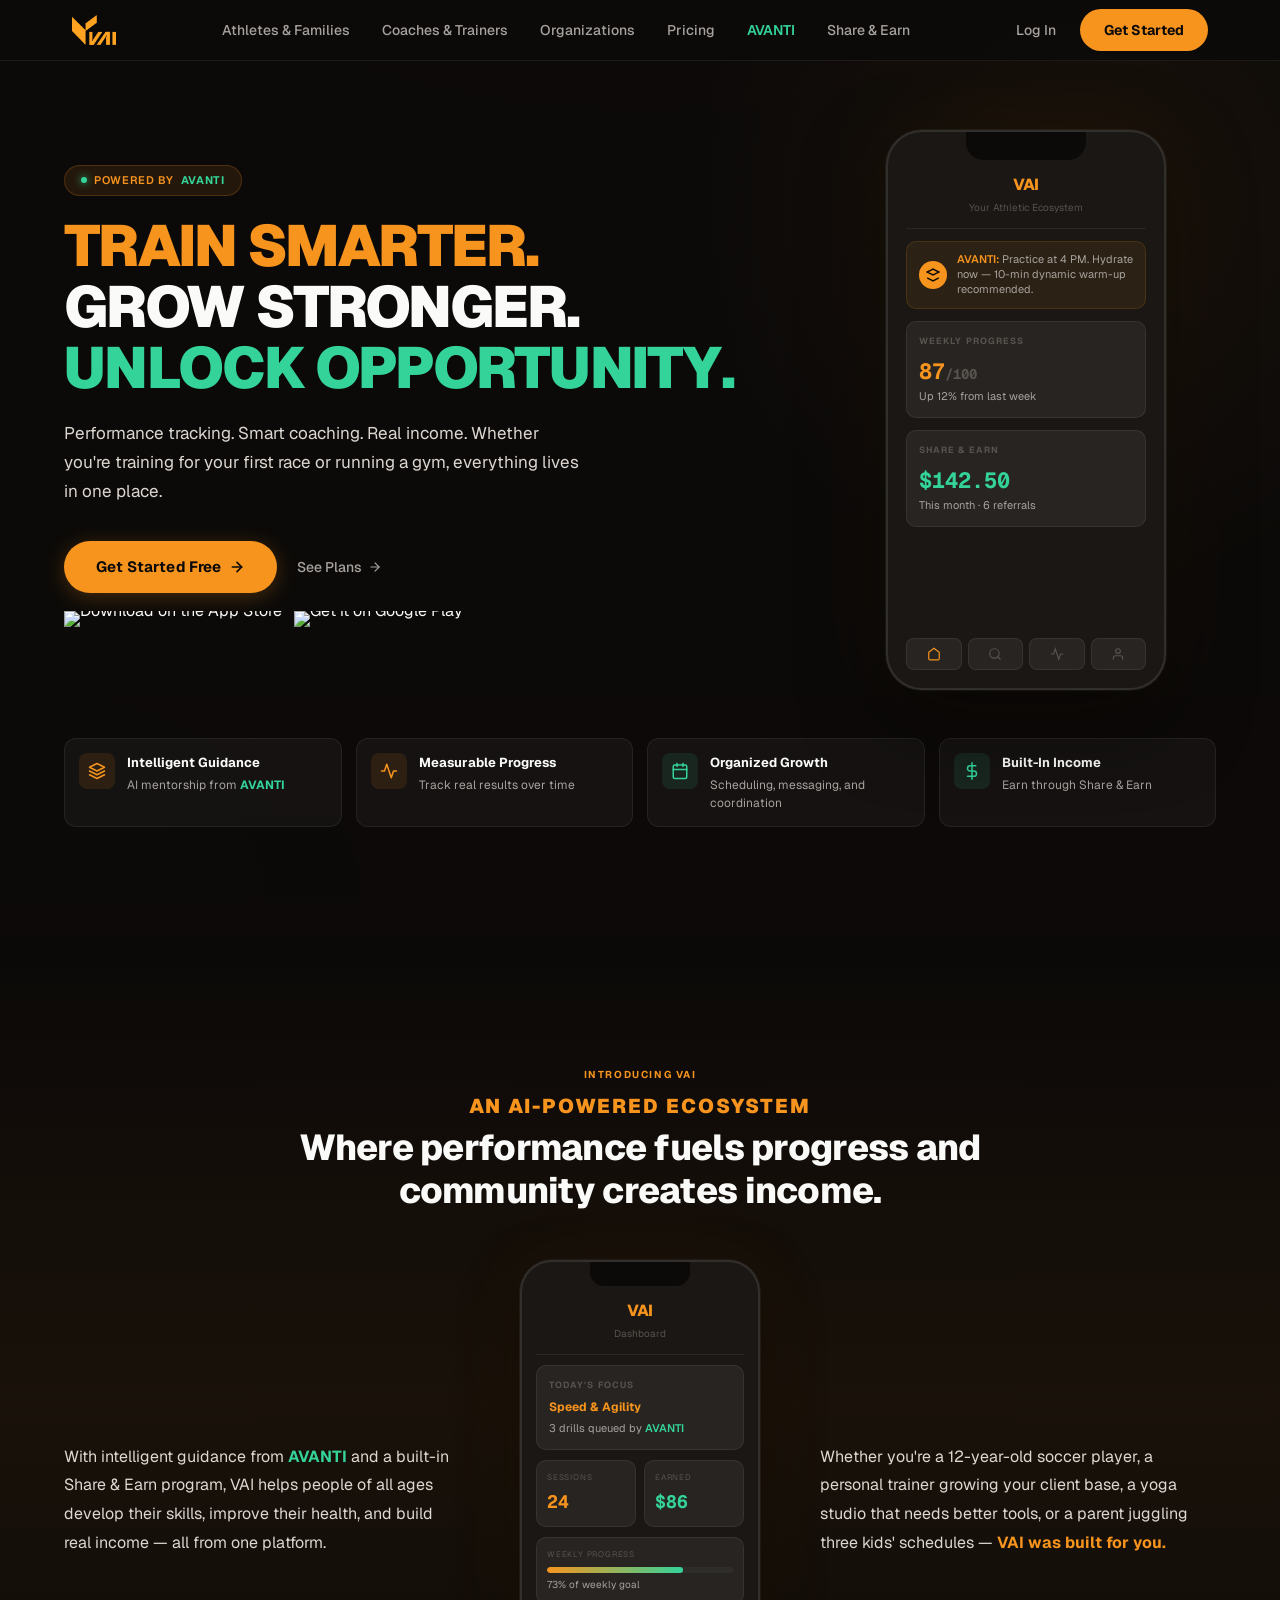
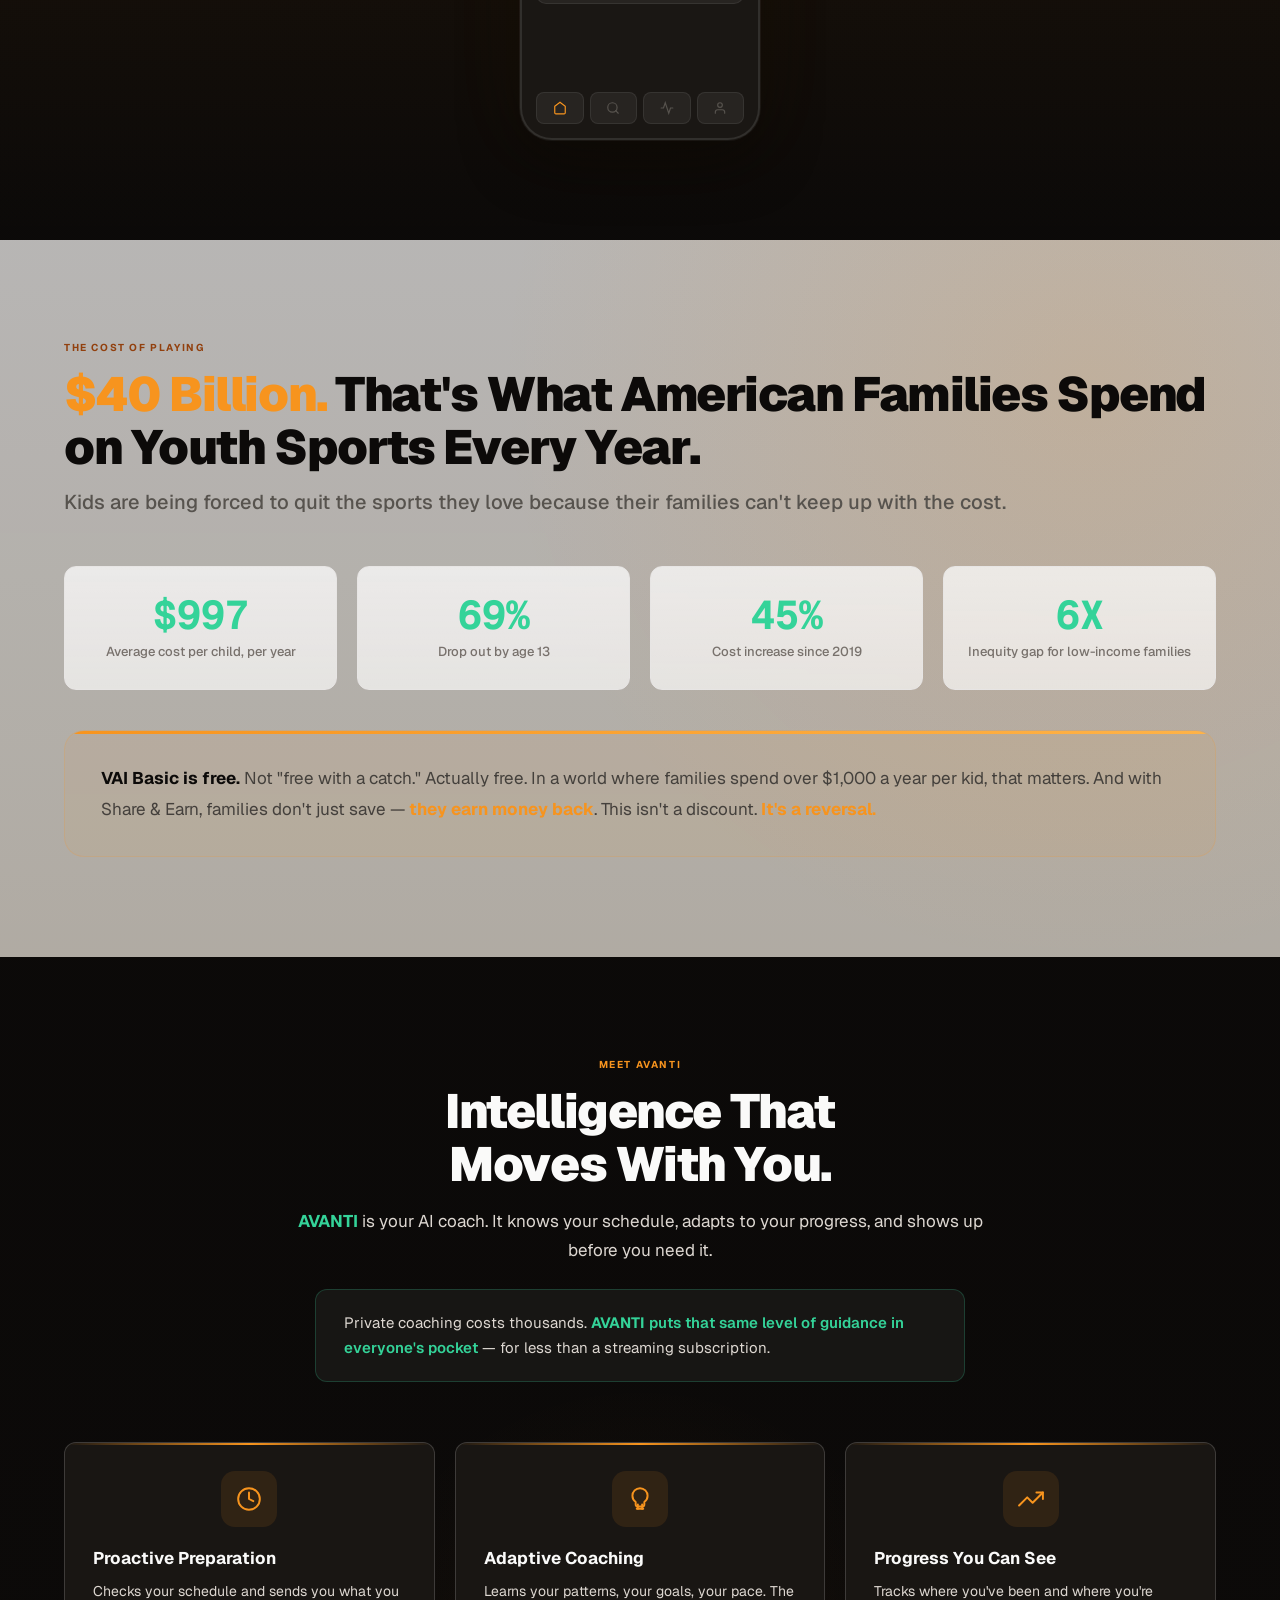
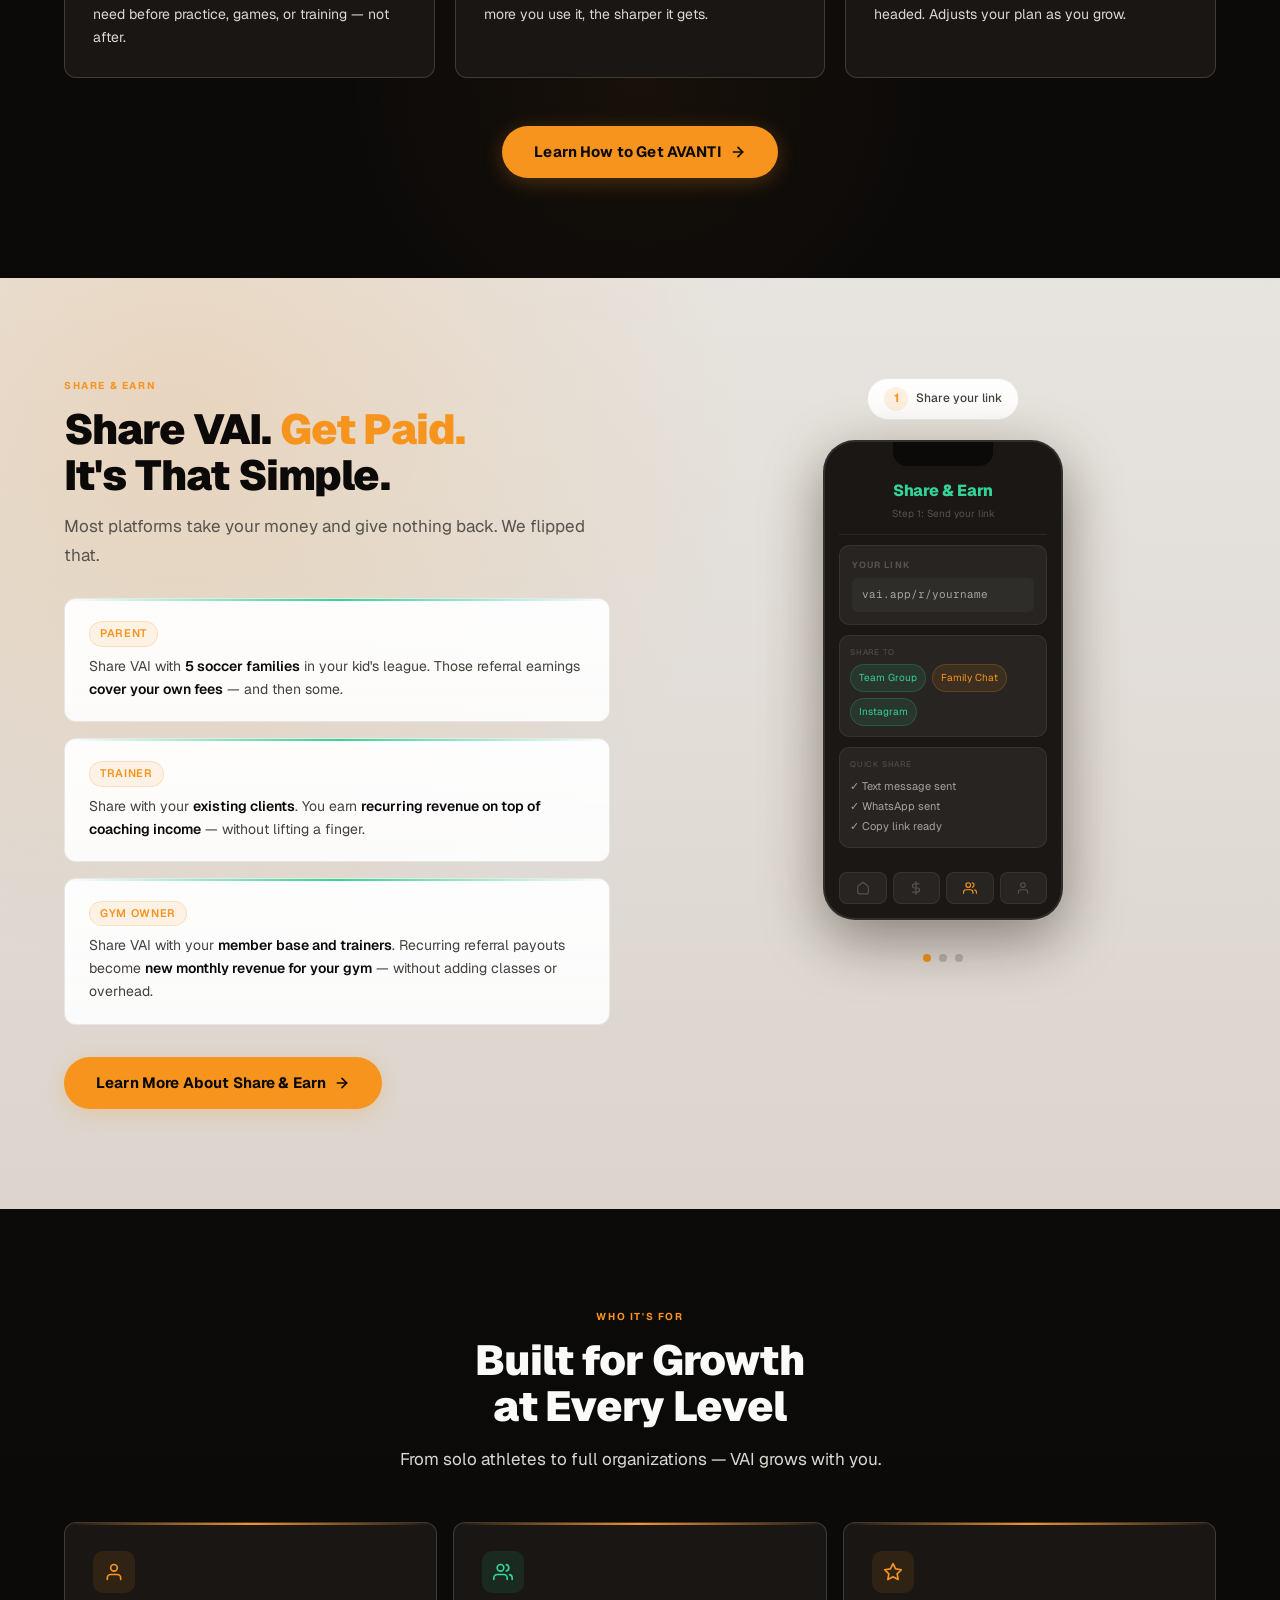
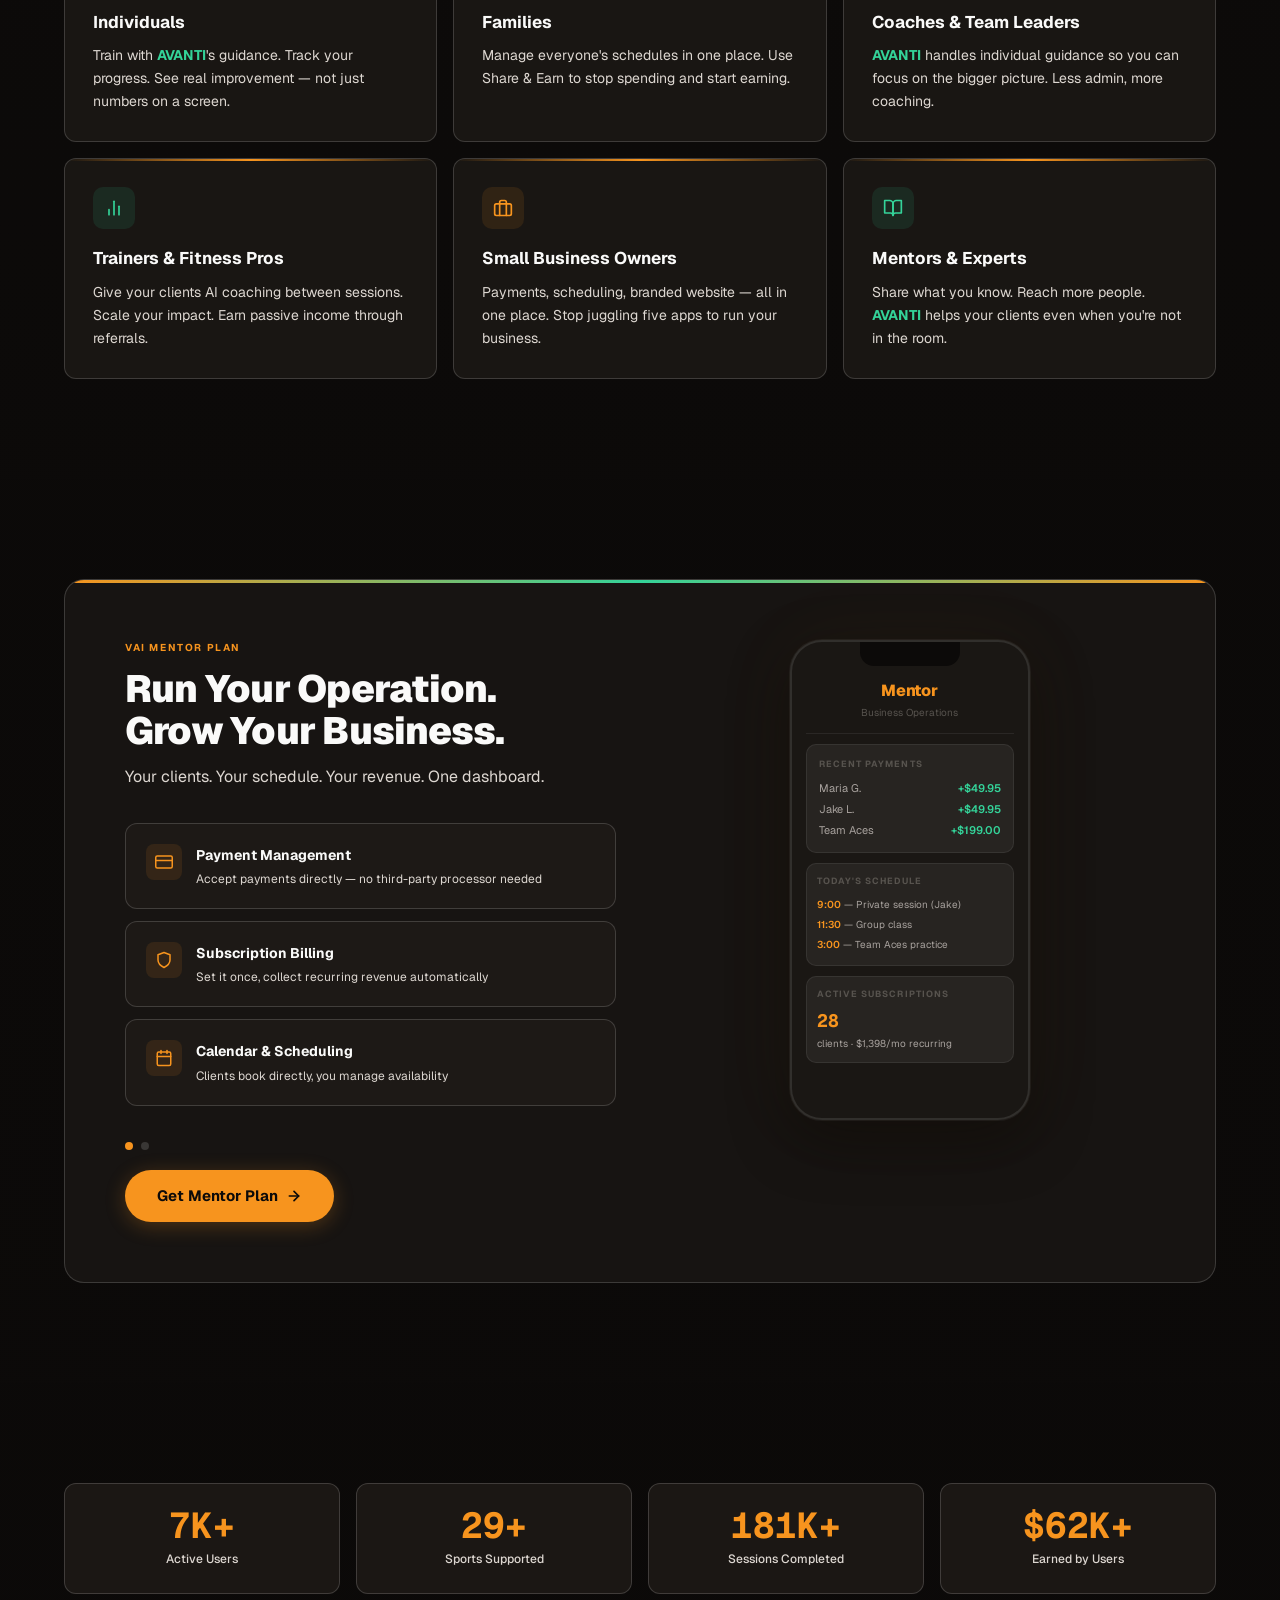
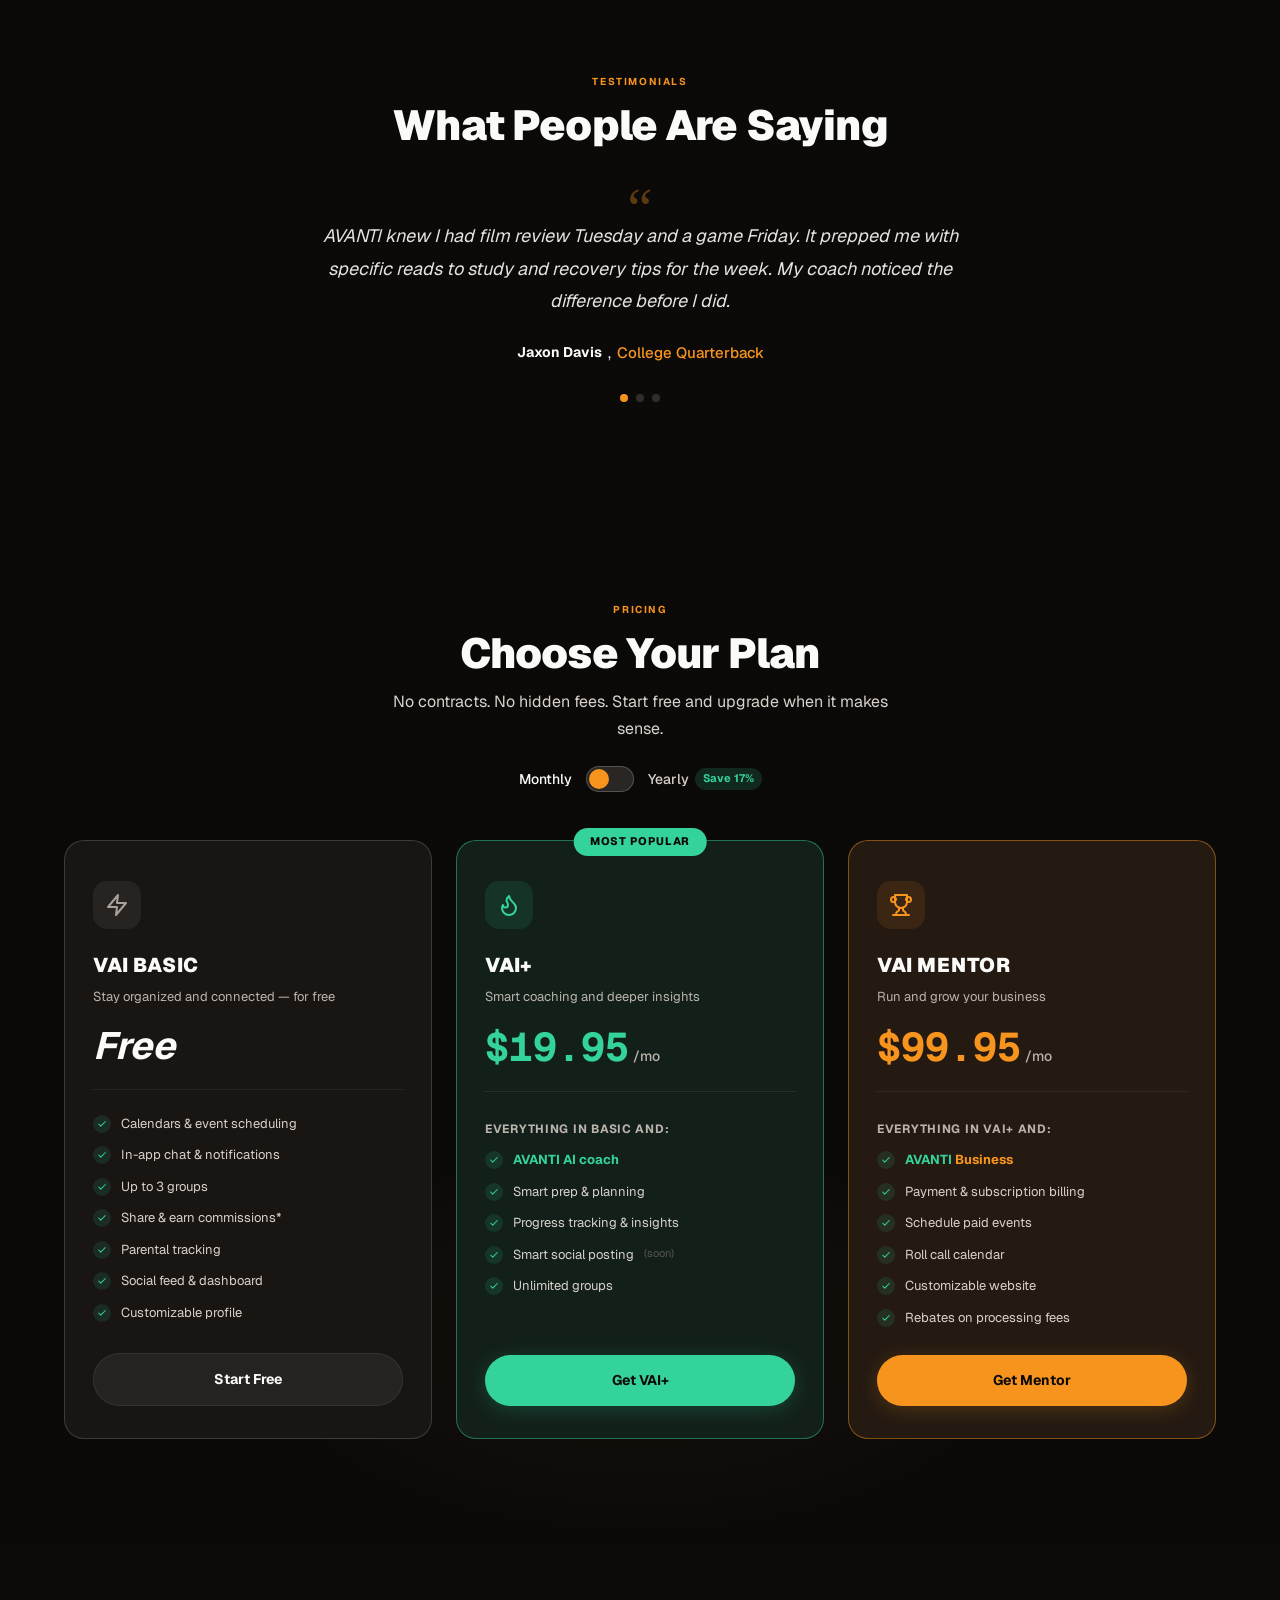
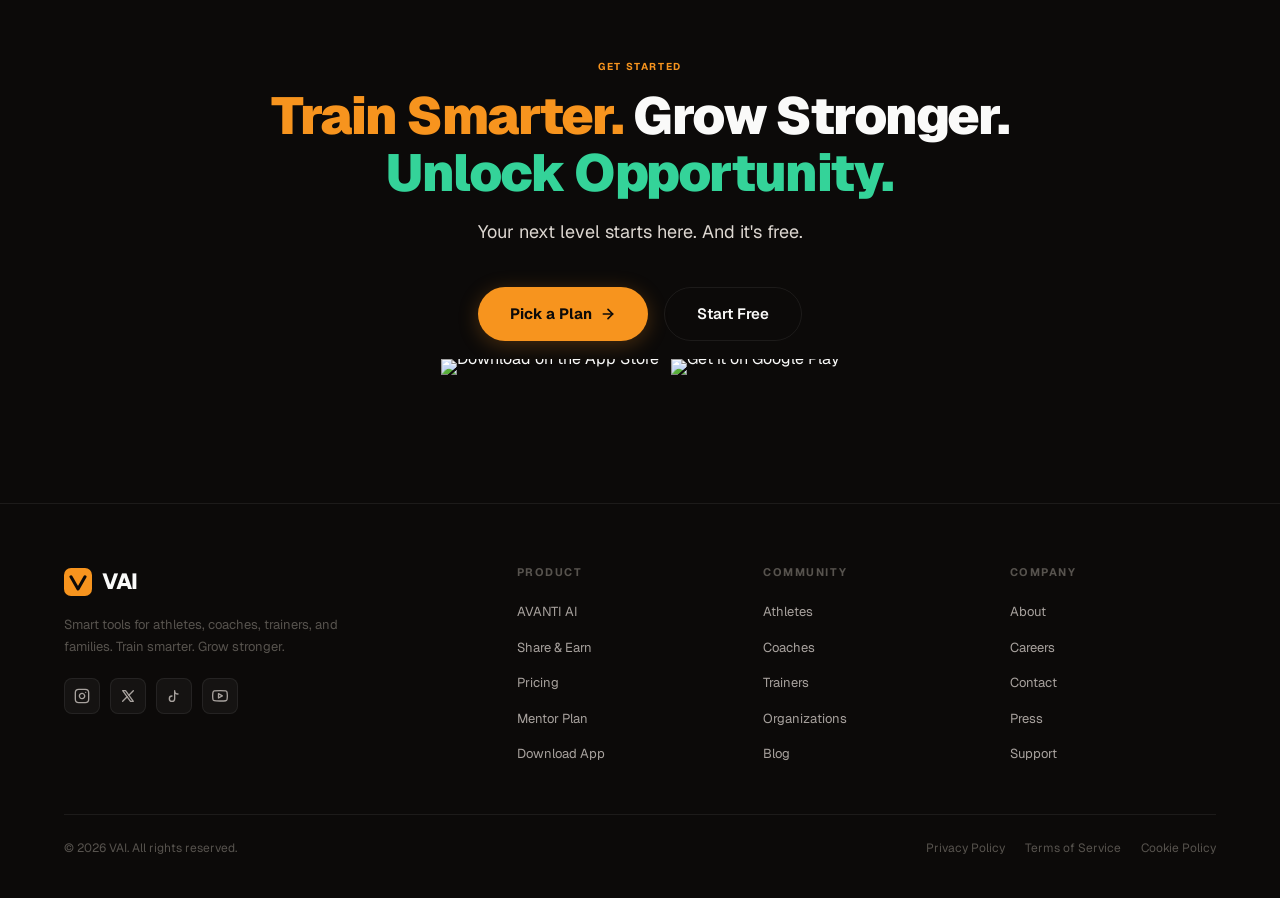
==== commit 33a42343: "add app store and google play links and add more grunge backgrounds" ====
--- a/index.html
+++ b/index.html
@@ -128,6 +128,19 @@
   z-index: 1;
 }
 
+.hero,
+.intro-section,
+.cost-section,
+.avanti-section,
+.earn-section,
+.growth-section,
+.mentor-section,
+.proof-section,
+.pricing-section,
+.closing-section {
+  isolation: isolate;
+}
+
 .section-label {
   font-size: 10px;
   font-weight: 700;
@@ -390,6 +403,10 @@
 .hero {
   padding: 130px 0 100px;
   position: relative;
+  background:
+    linear-gradient(180deg, rgba(12,10,9,0.86) 0%, rgba(12,10,9,0.92) 100%),
+    url(https://vai.app/wp-content/uploads/hero-grunge.jpg) center / cover no-repeat;
+  background-blend-mode: multiply, normal;
   overflow: hidden;
 }
 
@@ -398,7 +415,17 @@
   position: absolute;
   top: -200px; right: -200px;
   width: 800px; height: 800px;
+  z-index: 0;
   background: radial-gradient(circle, rgba(247,148,30,0.06) 0%, transparent 70%);
+  pointer-events: none;
+}
+.hero::after {
+  content: '';
+  position: absolute;
+  inset: 0;
+  z-index: 0;
+  background: url(https://vai.app/wp-content/uploads/showcase-bg-mask.png) bottom center / cover no-repeat;
+  opacity: 0.2;
   pointer-events: none;
 }
 
@@ -441,7 +468,7 @@
 .hero-sub {
   font-size: 17px;
   font-weight: 400;
-  color: var(--text-2);
+  color: #DDD7D1;
   line-height: 1.7;
   max-width: 520px;
   margin-bottom: 36px;
@@ -500,6 +527,26 @@
   align-items: center;
   gap: 20px;
   flex-wrap: wrap;
+}
+
+.store-badges {
+  display: flex;
+  align-items: center;
+  gap: 12px;
+  flex-wrap: wrap;
+  margin-top: 18px;
+}
+.store-badges--center { justify-content: center; }
+.store-badges a {
+  display: inline-flex;
+  line-height: 0;
+  transition: transform 200ms var(--ease);
+}
+.store-badges a:hover { transform: translateY(-1px); }
+.store-badges img {
+  height: 44px;
+  width: auto;
+  display: block;
 }
 
 /* Phone Mockup */
@@ -648,12 +695,18 @@
 .intro-section {
   padding: 100px 0;
   position: relative;
+  background:
+    linear-gradient(180deg, rgba(12,10,9,0.9) 0%, rgba(12,10,9,0.95) 100%),
+    url(https://vai.app/wp-content/uploads/testimonial-bg.jpg) center / cover no-repeat;
+  background-blend-mode: multiply, normal;
+  overflow: hidden;
 }
 
 .intro-section::before {
   content: '';
   position: absolute;
   inset: 0;
+  z-index: 0;
   background: linear-gradient(180deg,
     transparent 0%,
     rgba(247,148,30,0.04) 30%,
@@ -663,6 +716,14 @@
   );
   pointer-events: none;
 }
+.intro-section::after {
+  content: '';
+  position: absolute;
+  inset: 0;
+  z-index: 0;
+  opacity: 0.14;
+  pointer-events: none;
+}
 
 .intro-inner {
   max-width: 800px;
@@ -704,7 +765,7 @@
   position: relative;
   background:
     linear-gradient(180deg, rgba(250,249,247,0.72) 0%, rgba(255,247,237,0.68) 100%),
-    url(assets/gray-distressed-bg-1.jpg) center / cover no-repeat;
+    url(https://vai.app/wp-content/uploads/gray-distressed-bg-1.jpg) center / cover no-repeat;
   background-blend-mode: multiply, normal;
   color: #1C1917;
   overflow: hidden;
@@ -798,7 +859,7 @@
   padding: 28px 20px;
   background:
     linear-gradient(180deg, rgba(255,255,255,0.74), rgba(255,255,255,0.66)),
-    url(assets/gray-distressed-bg-1.jpg) center / cover no-repeat;
+    url(https://vai.app/wp-content/uploads/gray-distressed-bg-1.jpg) center / cover no-repeat;
   background-blend-mode: multiply, normal;
   border: 1px solid #E7E5E4;
   border-radius: var(--radius);
@@ -836,6 +897,11 @@
 .avanti-section {
   padding: 100px 0;
   position: relative;
+  background:
+    linear-gradient(180deg, rgba(12,10,9,0.95) 0%, rgba(12,10,9,0.98) 100%),
+    url(https://vai.app/wp-content/uploads/hero-grunge.jpg) center / cover no-repeat;
+  background-blend-mode: multiply, normal;
+  overflow: hidden;
 }
 
 .avanti-section::before {
@@ -844,8 +910,28 @@
   bottom: -100px; left: 50%;
   transform: translateX(-50%);
   width: 600px; height: 600px;
+  z-index: 0;
   background: radial-gradient(circle, rgba(247,148,30,0.05) 0%, transparent 70%);
   pointer-events: none;
+}
+.avanti-section::after {
+  content: '';
+  position: absolute;
+  inset: 0;
+  z-index: 0;
+  background: url(https://vai.app/wp-content/uploads/showcase-bg-mask.png) bottom center / cover no-repeat;
+  opacity: 0.16;
+  pointer-events: none;
+}
+.avanti-section .section-label { color: var(--orange); }
+.avanti-section .glass-card {
+  background: #191613;
+  border-color: rgba(255,255,255,0.16);
+}
+.avanti-section .avanti-sub,
+.avanti-section .avanti-feature-desc,
+.avanti-section .avanti-equalizer {
+  color: #DDD7D1;
 }
 
 .avanti-header {
@@ -870,12 +956,12 @@
 }
 
 .avanti-equalizer {
-  background: rgba(52,211,153,0.06);
-  border: 1px solid rgba(52,211,153,0.15);
+  background: #171614;
+  border: 1px solid rgba(52,211,153,0.22);
   border-radius: var(--radius);
   padding: 20px 28px;
   font-size: 15px;
-  color: var(--text-2);
+  color: #DDD7D1;
   line-height: 1.7;
   text-align: left;
   max-width: 650px;
@@ -1062,6 +1148,30 @@
 ══════════════════════════════════════════ */
 .growth-section {
   padding: 100px 0;
+  position: relative;
+  background:
+    linear-gradient(180deg, rgba(13,11,10,0.95) 0%, rgba(12,10,9,0.98) 100%),
+    url(https://vai.app/wp-content/uploads/testimonial-bg.jpg) center / cover no-repeat;
+  background-blend-mode: multiply, normal;
+  overflow: hidden;
+}
+.growth-section::before {
+  content: '';
+  position: absolute;
+  inset: 0;
+  z-index: 0;
+  background: url(https://vai.app/wp-content/uploads/showcase-bg-mask.png) center / cover no-repeat;
+  opacity: 0.12;
+  pointer-events: none;
+}
+.growth-section .section-label { color: var(--orange); }
+.growth-section .glass-card {
+  background: #191613;
+  border-color: rgba(255,255,255,0.16);
+}
+.growth-section .growth-sub,
+.growth-section .growth-card-desc {
+  color: #DDD7D1;
 }
 
 .growth-header {
@@ -1135,6 +1245,11 @@
 .mentor-section {
   padding: 100px 0;
   position: relative;
+  background:
+    linear-gradient(180deg, rgba(12,10,9,0.95) 0%, rgba(12,10,9,0.98) 100%),
+    url(https://vai.app/wp-content/uploads/hero-grunge.jpg) center / cover no-repeat;
+  background-blend-mode: multiply, normal;
+  overflow: hidden;
 }
 
 .mentor-section::before {
@@ -1143,17 +1258,35 @@
   top: 50%; left: 50%;
   transform: translate(-50%, -50%);
   width: 700px; height: 500px;
+  z-index: 0;
   background: radial-gradient(circle, rgba(247,148,30,0.05) 0%, transparent 70%);
   pointer-events: none;
 }
+.mentor-section::after {
+  content: '';
+  position: absolute;
+  inset: 0;
+  z-index: 0;
+  background: url(https://vai.app/wp-content/uploads/showcase-bg-mask.png) center / cover no-repeat;
+  opacity: 0.14;
+  pointer-events: none;
+}
 
 .mentor-inner {
-  background: var(--surface);
-  border: 1px solid var(--border);
+  background: #171412;
+  border: 1px solid rgba(255,255,255,0.16);
   border-radius: var(--radius-lg);
   padding: 60px;
   position: relative;
   overflow: hidden;
+}
+.mentor-section .mentor-feat {
+  background: #1D1916;
+  border-color: rgba(255,255,255,0.16);
+}
+.mentor-section .mentor-sub,
+.mentor-section .mentor-feat-desc {
+  color: #DDD7D1;
 }
 .mentor-inner::before {
   content: '';
@@ -1240,7 +1373,23 @@
 ══════════════════════════════════════════ */
 .proof-section {
   padding: 100px 0;
-}
+  position: relative;
+  background:
+    linear-gradient(180deg, rgba(12,10,9,0.94) 0%, rgba(12,10,9,0.98) 100%),
+    url(https://vai.app/wp-content/uploads/testimonial-bg.jpg) center / cover no-repeat;
+  background-blend-mode: multiply, normal;
+  overflow: hidden;
+}
+.proof-section::before {
+  content: '';
+  position: absolute;
+  inset: 0;
+  z-index: 0;
+  background: url(https://vai.app/wp-content/uploads/showcase-bg-mask.png) center / cover no-repeat;
+  opacity: 0.12;
+  pointer-events: none;
+}
+.proof-section .section-label { color: var(--orange); }
 
 .proof-stats {
   display: grid;
@@ -1252,8 +1401,8 @@
 .proof-stat {
   text-align: center;
   padding: 24px 16px;
-  background: var(--surface);
-  border: 1px solid var(--border);
+  background: #1B1714;
+  border: 1px solid rgba(255,255,255,0.16);
   border-radius: var(--radius);
 }
 
@@ -1269,7 +1418,7 @@
 .proof-stat-label {
   font-size: 12px;
   font-weight: 500;
-  color: var(--text-3);
+  color: #DDD7D1;
 }
 
 .proof-header {
@@ -1299,7 +1448,7 @@
 
 .testimonial-quote {
   font-size: 15px;
-  color: var(--text-2);
+  color: #E7E2DD;
   line-height: 1.75;
   font-style: italic;
   flex: 1;
@@ -1362,6 +1511,11 @@
 .pricing-section {
   padding: 100px 0;
   position: relative;
+  background:
+    linear-gradient(180deg, rgba(12,10,9,0.95) 0%, rgba(12,10,9,0.99) 100%),
+    url(https://vai.app/wp-content/uploads/gray-distressed-bg-1.jpg) center / cover no-repeat;
+  background-blend-mode: multiply, normal;
+  overflow: hidden;
 }
 
 .pricing-section::before {
@@ -1370,9 +1524,20 @@
   bottom: 0; left: 50%;
   transform: translateX(-50%);
   width: 800px; height: 400px;
+  z-index: 0;
   background: radial-gradient(ellipse, rgba(247,148,30,0.04) 0%, transparent 70%);
   pointer-events: none;
 }
+.pricing-section::after {
+  content: '';
+  position: absolute;
+  inset: 0;
+  z-index: 0;
+  background: url(https://vai.app/wp-content/uploads/showcase-bg-mask.png) bottom center / cover no-repeat;
+  opacity: 0.1;
+  pointer-events: none;
+}
+.pricing-section .section-label { color: var(--orange); }
 
 .pricing-header {
   text-align: center;
@@ -1402,8 +1567,8 @@
 }
 
 .pricing-card {
-  background: var(--surface);
-  border: 1px solid var(--border);
+  background: #181512;
+  border: 1px solid rgba(255,255,255,0.16);
   border-radius: var(--radius-lg);
   padding: 40px 28px 32px;
   position: relative;
@@ -1415,16 +1580,34 @@
 }
 
 .pricing-card--popular {
-  border-color: var(--border-g);
-  background: rgba(52,211,153,0.04);
+  border-color: rgba(52,211,153,0.45);
+  background: #13201A;
 }
 .pricing-card--popular:hover {
   border-color: var(--green);
 }
 
 .pricing-card--mentor {
-  border-color: var(--border-o);
-  background: rgba(247,148,30,0.03);
+  border-color: rgba(247,148,30,0.45);
+  background: #241A12;
+}
+.pricing-section .pricing-sub,
+.pricing-section .pricing-features li,
+.pricing-section .toggle-label {
+  color: #D9D2CB;
+}
+.pricing-section .pricing-tagline {
+  color: #BCB4AC;
+}
+.pricing-section .pricing-features li.pricing-features-header {
+  color: #BCB4AC;
+}
+.pricing-section .pricing-period {
+  color: #BCB4AC;
+}
+.pricing-section .toggle-slider {
+  background: #2A2623;
+  border-color: rgba(255,255,255,0.2);
 }
 .pricing-card--mentor:hover {
   border-color: var(--orange);
@@ -1598,6 +1781,7 @@
   padding: 120px 0 100px;
   text-align: center;
   position: relative;
+  overflow: hidden;
 }
 
 .closing-section::before {
@@ -1606,7 +1790,15 @@
   top: 0; left: 50%;
   transform: translateX(-50%);
   width: 600px; height: 600px;
-  background: radial-gradient(circle, rgba(247,148,30,0.07) 0%, transparent 60%);
+  z-index: 0;
+  pointer-events: none;
+}
+.closing-section::after {
+  content: '';
+  position: absolute;
+  inset: 0;
+  z-index: 0;
+  opacity: 0.16;
   pointer-events: none;
 }
 
@@ -1620,7 +1812,7 @@
 
 .closing-sub {
   font-size: 18px;
-  color: var(--text-2);
+  color: #DDD7D1;
   line-height: 1.7;
   max-width: 560px;
   margin: 0 auto 40px;
@@ -1779,7 +1971,7 @@
 }
 .intro-left, .intro-right {
   font-size: 16px;
-  color: var(--text-2);
+  color: #DDD7D1;
   line-height: 1.8;
 }
 .intro-left strong, .intro-right strong { color: var(--text); font-weight: 600; }
@@ -1857,9 +2049,9 @@
   padding: 100px 0;
   position: relative;
   background:
-    linear-gradient(180deg, rgba(255,250,245,0.74) 0%, rgba(255,245,235,0.68) 100%),
-    url(assets/gray-distressed-bg-1.jpg) center / cover no-repeat;
-  background-blend-mode: multiply, normal;
+    linear-gradient(180deg, rgba(255,252,248,0.9) 0%, rgba(255,246,237,0.86) 100%),
+    url(https://vai.app/wp-content/uploads/testimonial-bg.jpg) center / cover no-repeat;
+  background-blend-mode: normal, multiply;
   color: #1C1917;
   overflow: hidden;
 }
@@ -1867,7 +2059,17 @@
   content: '';
   position: absolute;
   inset: 0;
-  background: radial-gradient(circle at 12% 12%, rgba(247,148,30,0.15), transparent 40%);
+  z-index: 0;
+  background: radial-gradient(circle at 14% 14%, rgba(247,148,30,0.16), transparent 42%);
+  pointer-events: none;
+}
+.earn-section::after {
+  content: '';
+  position: absolute;
+  inset: 0;
+  z-index: 0;
+  background: url(https://vai.app/wp-content/uploads/showcase-bg-mask.png) bottom center / cover no-repeat;
+  opacity: 0.18;
   pointer-events: none;
 }
 .earn-section .container {
@@ -1897,11 +2099,8 @@
   display: flex; flex-direction: column; gap: 16px; margin-bottom: 32px;
 }
 .earn-left .earn-example {
-  background:
-    linear-gradient(180deg, rgba(255,255,255,0.74), rgba(255,255,255,0.66)),
-    url(assets/gray-distressed-bg-1.jpg) center / cover no-repeat;
-  background-blend-mode: multiply, normal;
-  border: 1px solid #E7E5E4;
+  background: linear-gradient(180deg, rgba(255,255,255,0.95), rgba(255,255,255,0.9));
+  border: 1px solid rgba(231,229,228,0.92);
   border-radius: var(--radius); padding: 20px 24px;
 }
 .earn-left .earn-example-role {
@@ -1958,11 +2157,8 @@
   background: var(--orange);
 }
 .earn-section .earn-step {
-  background:
-    linear-gradient(180deg, rgba(255,255,255,0.76), rgba(255,255,255,0.68)),
-    url(assets/gray-distressed-bg-1.jpg) center / cover no-repeat;
-  background-blend-mode: multiply, normal;
-  border: 1px solid #E7E5E4;
+  background: linear-gradient(180deg, rgba(255,255,255,0.96), rgba(255,255,255,0.9));
+  border: 1px solid rgba(231,229,228,0.9);
   color: #44403C;
 }
 .earn-section .earn-step-num {
@@ -2048,7 +2244,7 @@
   opacity: 1; position: relative;
 }
 .testimonial-slide .testimonial-quote {
-  font-size: 18px; color: var(--text-2); line-height: 1.8;
+  font-size: 18px; color: #E7E2DD; line-height: 1.8;
   font-style: italic; margin-bottom: 24px;
   position: relative; padding-top: 32px;
 }
@@ -2197,6 +2393,14 @@
           <a href="#pricing" class="text-link">
             See Plans
             <svg width="14" height="14" viewBox="0 0 24 24" fill="none" stroke="currentColor" stroke-width="2" stroke-linecap="round" stroke-linejoin="round"><line x1="5" y1="12" x2="19" y2="12"/><polyline points="12 5 19 12 12 19"/></svg>
+          </a>
+        </div>
+        <div class="store-badges">
+          <a href="https://apps.apple.com/us/app/vai-from-next-level-athlete/id6447384009" target="_blank" rel="noopener noreferrer" aria-label="Download on the App Store">
+            <img src="https://vai.app/wp-content/uploads/app-store-download-1.png" alt="Download on the App Store">
+          </a>
+          <a href="https://play.google.com/store/apps/details?id=com.nla.vaiapp" target="_blank" rel="noopener noreferrer" aria-label="Get it on Google Play">
+            <img src="https://vai.app/wp-content/uploads/google-play-badge-1-1.png" alt="Get it on Google Play">
           </a>
         </div>
       </div>
@@ -2461,8 +2665,8 @@
             <p class="earn-example-text">Share with your <strong>existing clients</strong>. You earn <strong>recurring revenue on top of coaching income</strong> — without lifting a finger.</p>
           </div>
           <div class="earn-example">
-            <div class="earn-example-role">Athlete</div>
-            <p class="earn-example-text">A 15-year-old shares with <strong>teammates and school friends</strong>. That's <strong>gear money, camp money, travel money</strong> — earned by a kid, not spent by a parent.</p>
+            <div class="earn-example-role">Gym Owner</div>
+            <p class="earn-example-text">Share VAI with your <strong>member base and trainers</strong>. Recurring referral payouts become <strong>new monthly revenue for your gym</strong> — without adding classes or overhead.</p>
           </div>
         </div>
 
@@ -3088,6 +3292,14 @@
           Start Free
         </a>
       </div>
+      <div class="store-badges store-badges--center">
+        <a href="https://apps.apple.com/us/app/vai-from-next-level-athlete/id6447384009" target="_blank" rel="noopener noreferrer" aria-label="Download on the App Store">
+          <img src="https://vai.app/wp-content/uploads/app-store-download-1.png" alt="Download on the App Store">
+        </a>
+        <a href="https://play.google.com/store/apps/details?id=com.nla.vaiapp" target="_blank" rel="noopener noreferrer" aria-label="Get it on Google Play">
+          <img src="https://vai.app/wp-content/uploads/google-play-badge-1-1.png" alt="Get it on Google Play">
+        </a>
+      </div>
     </div>
   </div>
 </section>
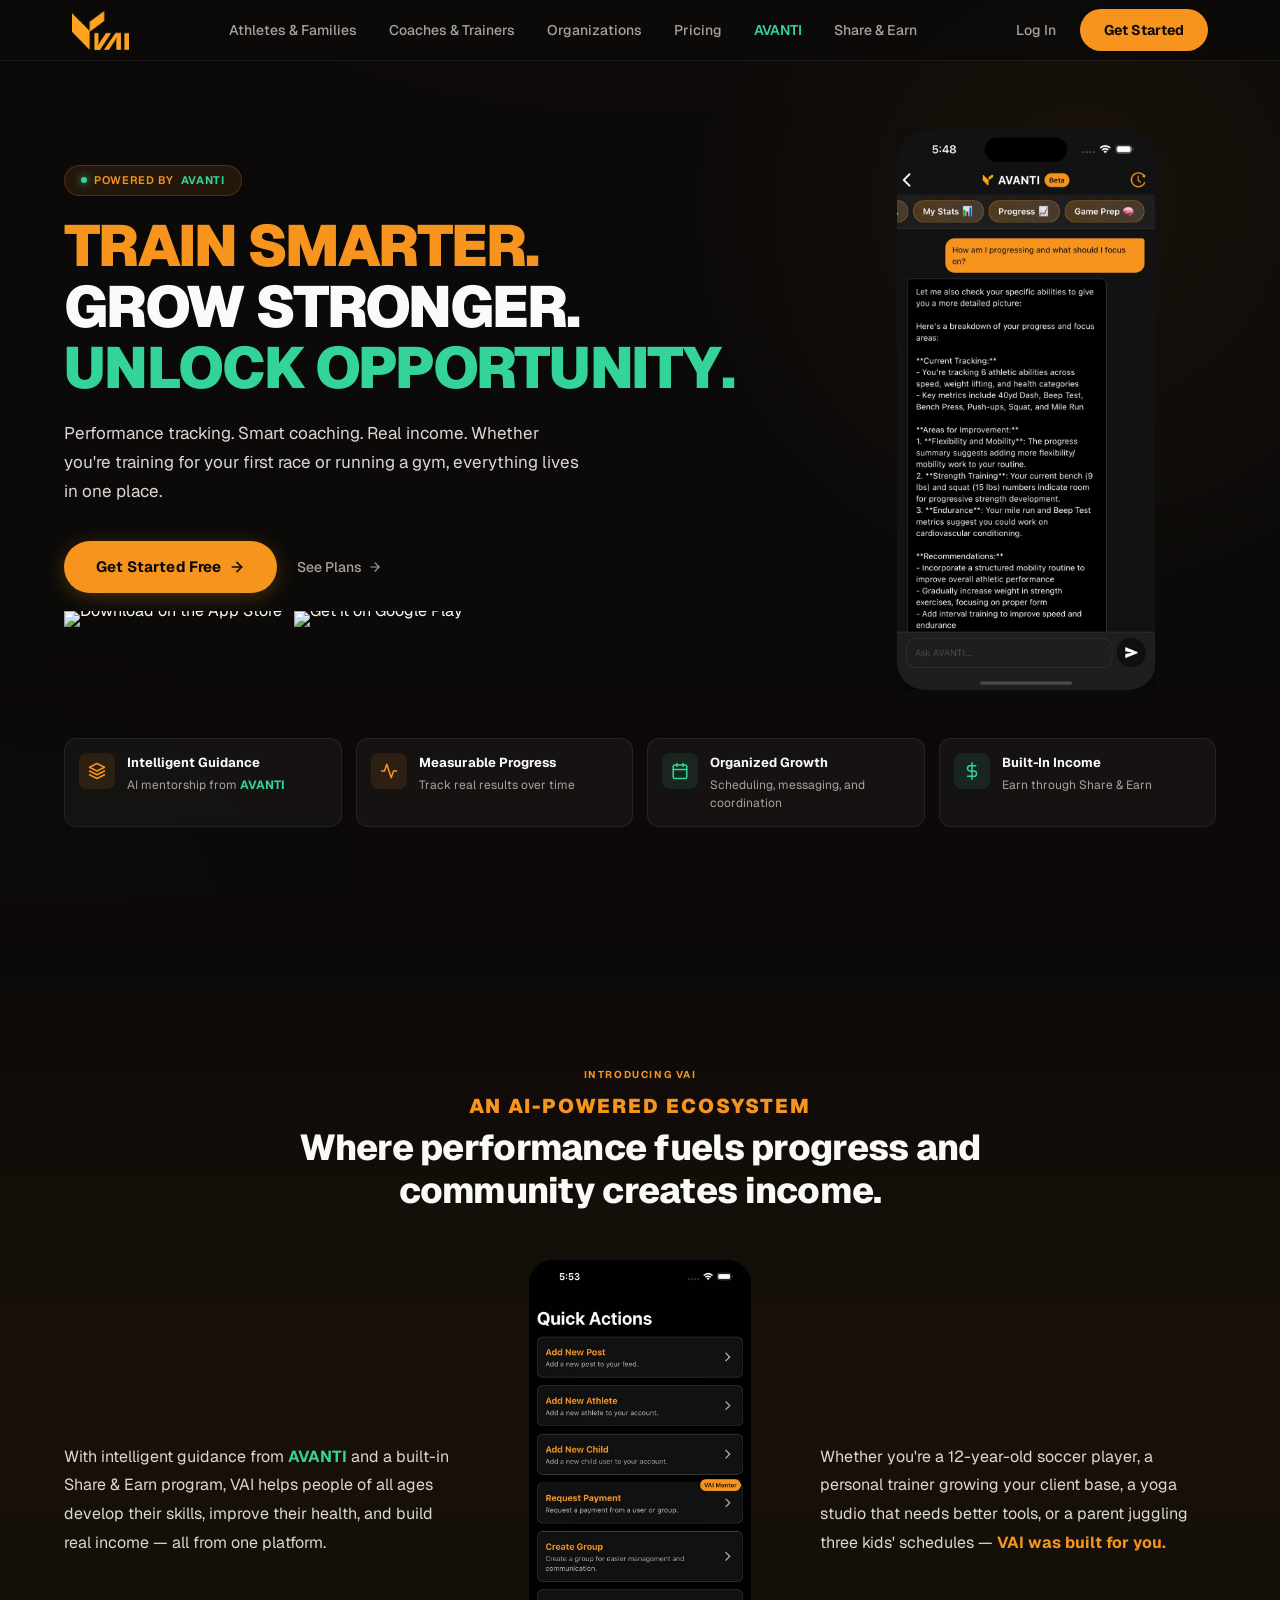
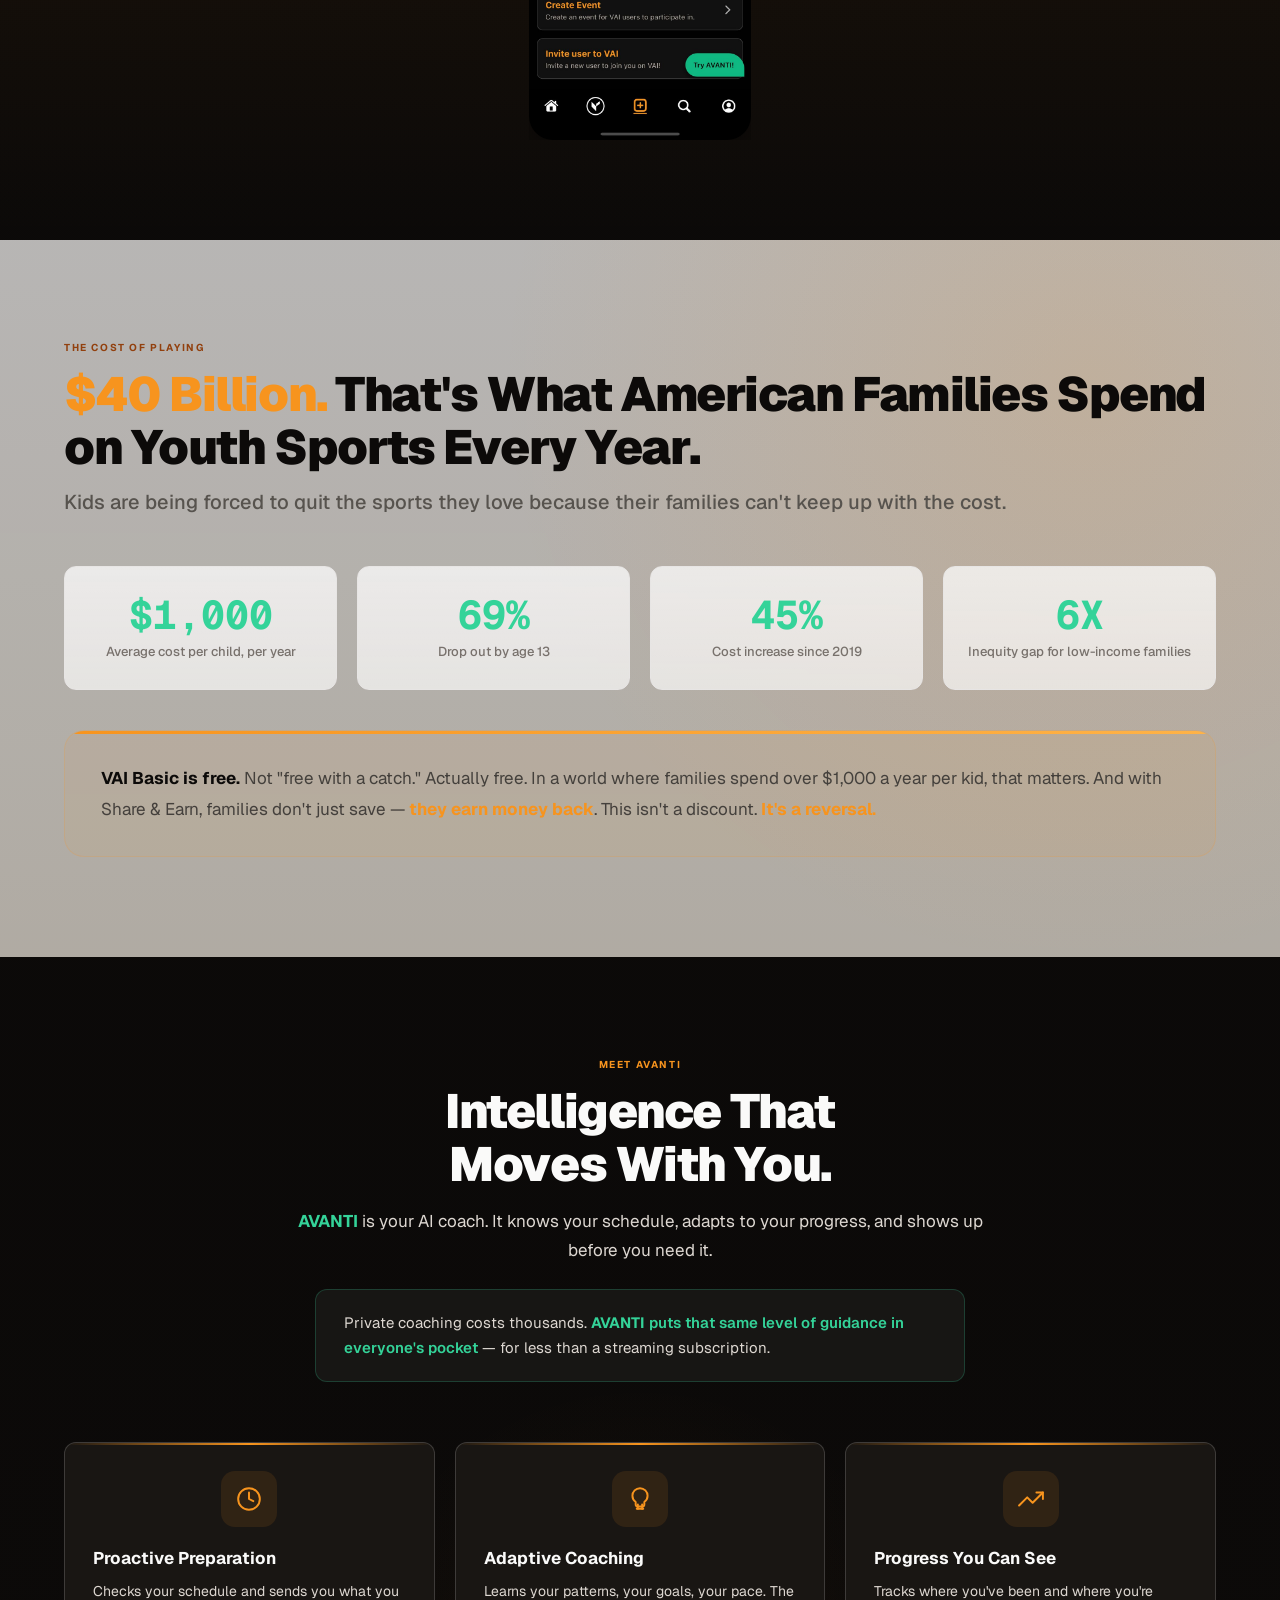
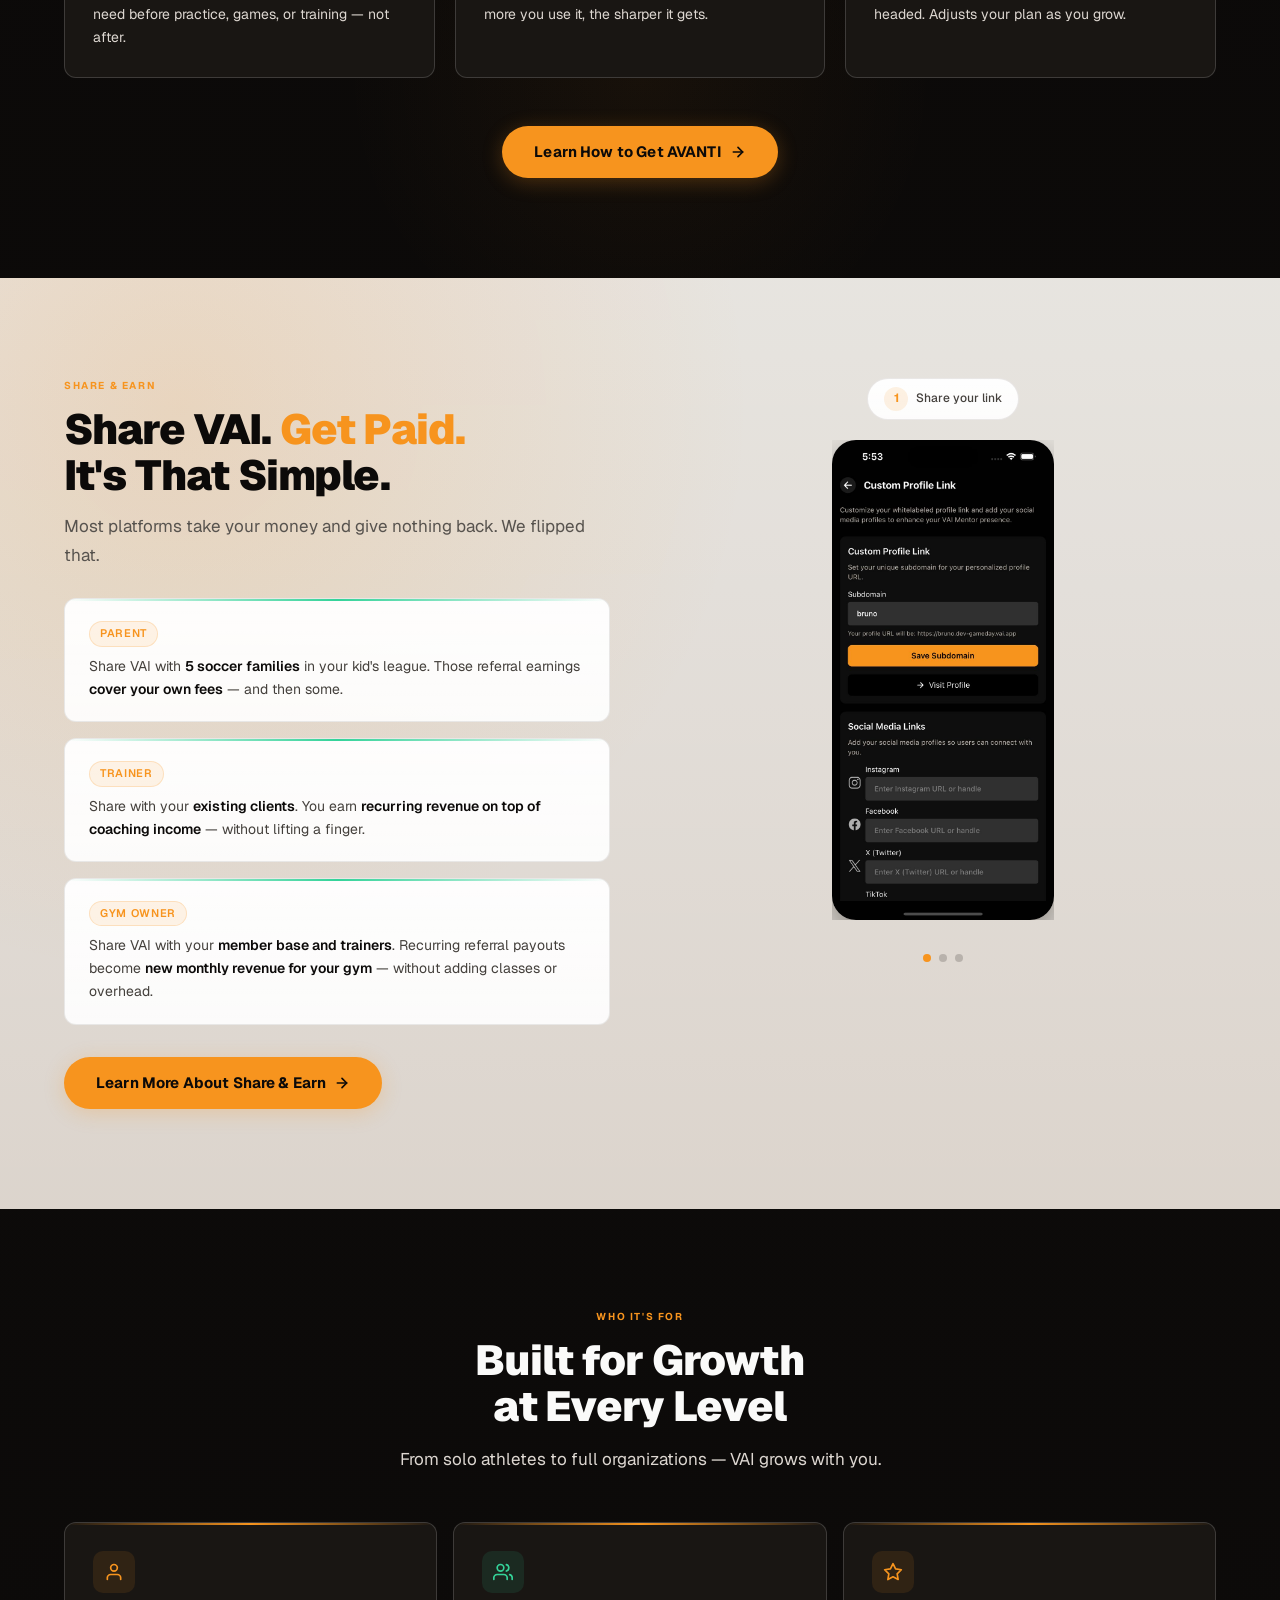
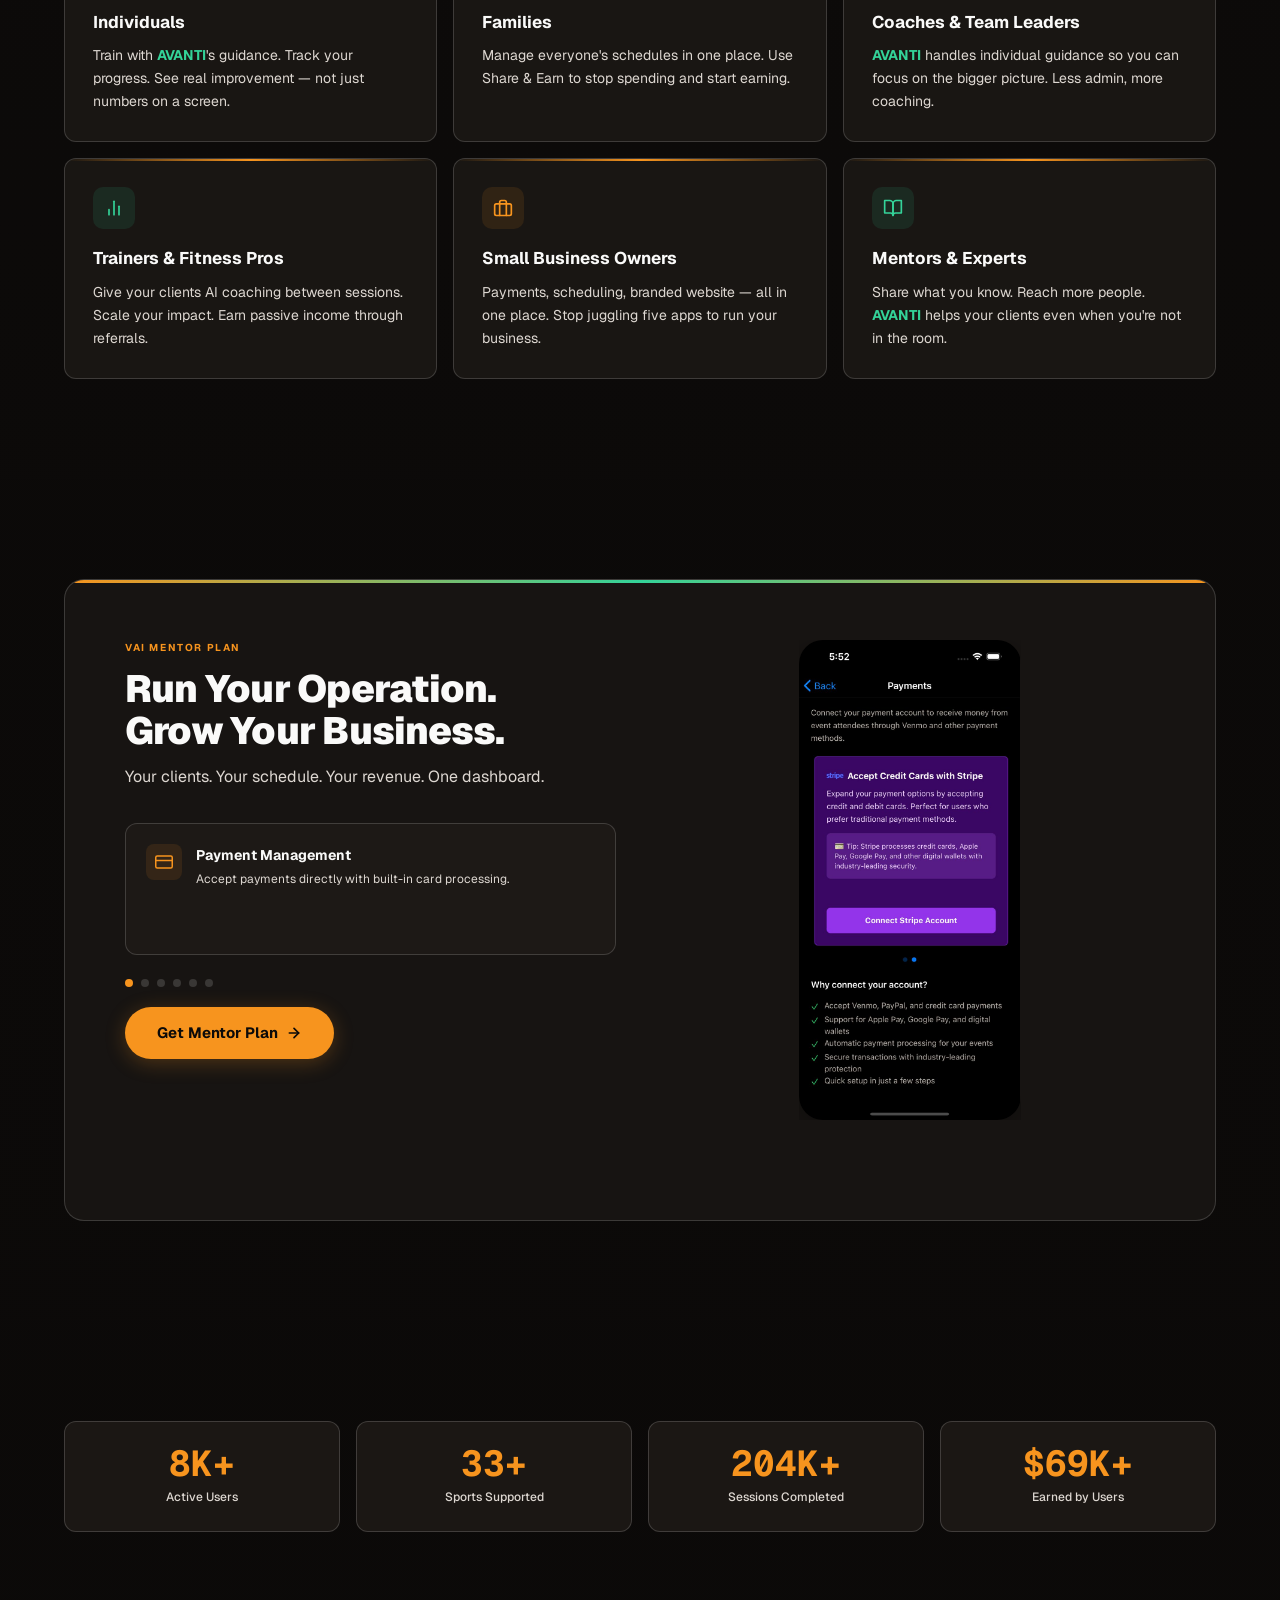
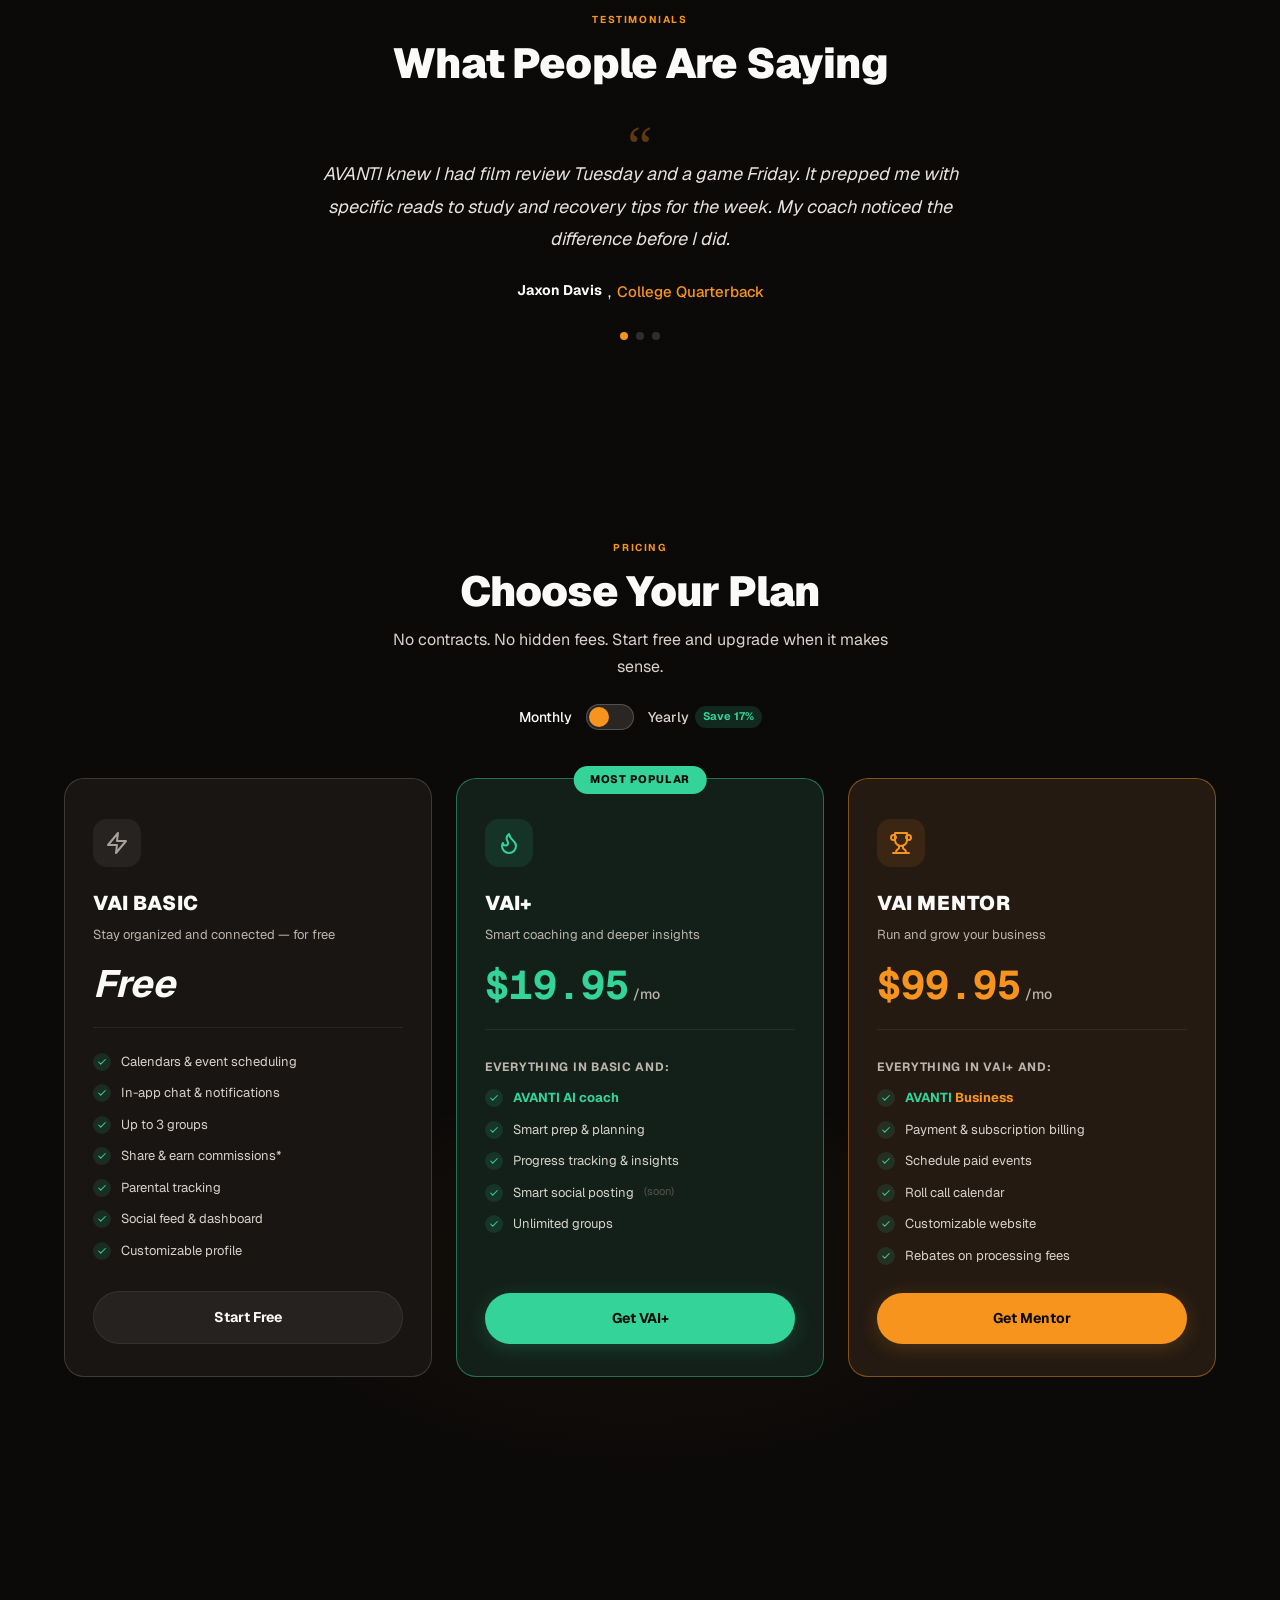
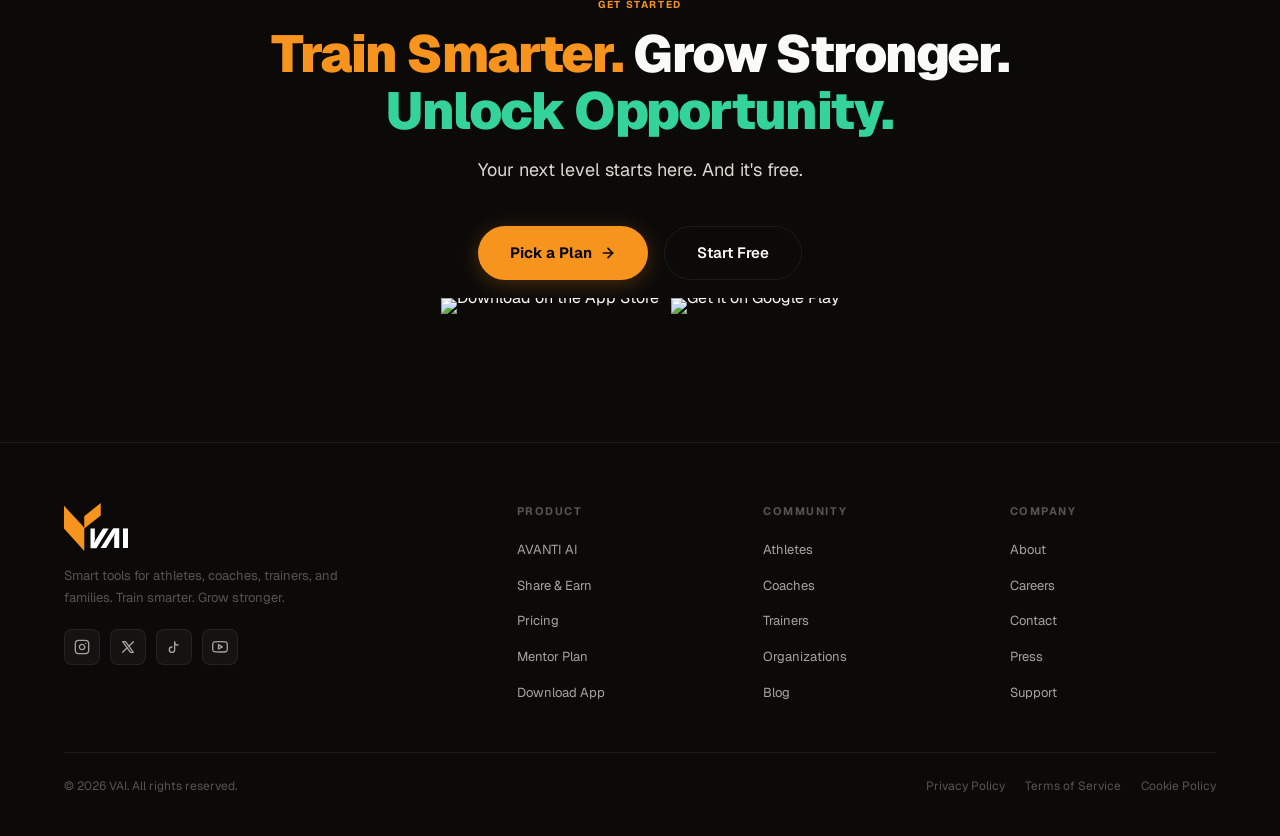
==== commit cd6ffb06: "add real mockups and VAI mobile app logo for the footer" ====
--- a/index.html
+++ b/index.html
@@ -294,7 +294,7 @@
 }
 
 .nav-logo-img {
-  height: 30px;
+  height: 39px;
   width: auto;
   filter: brightness(1.1);
 }
@@ -558,10 +558,10 @@
 }
 
 .phone-mockup {
-  width: 280px;
+  width: 259px;
   height: 560px;
   background: #1A1714;
-  border-radius: 36px;
+  border-radius: 40px;
   border: 2px solid rgba(255,255,255,0.1);
   position: relative;
   overflow: hidden;
@@ -588,6 +588,12 @@
   display: flex;
   flex-direction: column;
   gap: 12px;
+}
+.phone-screen--image {
+  display: block;
+  gap: 0;
+  padding: 0;
+  overflow: visible;
 }
 
 .phone-header {
@@ -685,7 +691,7 @@
   .hero { padding: 110px 0 60px; }
   .hero-grid { grid-template-columns: 1fr; gap: 48px; }
   .hero-visual { order: -1; }
-  .phone-mockup { width: 240px; height: 480px; }
+  .phone-mockup { width: 222px; height: 480px; }
   .hero-pillars { grid-template-columns: 1fr; }
 }
 
@@ -1849,7 +1855,7 @@
   color: var(--text);
   margin-bottom: 14px;
 }
-.footer-logo svg { width: 28px; height: 28px; }
+.footer-logo-img { height: 48px; width: auto; display: block; }
 
 .footer-desc {
   font-size: 13px;
@@ -1993,10 +1999,10 @@
 .intro-header { text-align: center; max-width: 700px; margin: 0 auto; }
 
 .phone-mockup--small {
-  width: 240px;
+  width: 222px;
   height: 480px;
   background: #1A1714;
-  border-radius: 32px;
+  border-radius: 36px;
   border: 2px solid rgba(255,255,255,0.1);
   position: relative;
   overflow: hidden;
@@ -2013,6 +2019,41 @@
 .phone-mockup--small .phone-screen-inner {
   padding: 36px 14px 14px; height: 100%;
   display: flex; flex-direction: column; gap: 10px;
+}
+.phone-screen-inner--image {
+  display: block;
+  gap: 0;
+  padding: 0;
+  overflow: visible;
+}
+.phone-screenshot {
+  --ios-safe-crop: 0px;
+  width: 100%;
+  height: 100%;
+  margin-top: 0;
+  object-fit: contain;
+  object-position: center;
+  border-radius: 28px;
+  border: none;
+  background: transparent;
+  box-shadow: 0 14px 36px rgba(0,0,0,0.4);
+}
+.phone-mockup--small .phone-screenshot {
+  border-radius: 24px;
+}
+.phone-mockup.mockup-image-only,
+.phone-mockup--small.mockup-image-only {
+  background: transparent;
+  border: none;
+  box-shadow: none;
+  border-radius: 0;
+}
+.mockup-image-only .phone-notch {
+  display: none;
+}
+.mockup-image-only .phone-screen,
+.mockup-image-only .phone-screen-inner {
+  padding: 0;
 }
 
 @media (max-width: 900px) {
@@ -2184,16 +2225,29 @@
 .mentor-left .mentor-header {
   text-align: left; margin-bottom: 32px;
 }
-.mentor-features { display: block; margin-bottom: 24px; }
-
-.mentor-feature-group {
-  opacity: 0; max-height: 0; overflow: hidden;
-  transition: opacity 0.5s ease, max-height 0.5s ease;
-}
-.mentor-feature-group.active {
-  opacity: 1; max-height: 500px;
-}
-.mentor-feature-group .mentor-feat { margin-bottom: 12px; }
+.mentor-features {
+  position: relative;
+  min-height: 132px;
+  margin-bottom: 24px;
+}
+.mentor-features .mentor-feat {
+  position: absolute;
+  inset: 0;
+  margin-bottom: 0;
+  cursor: pointer;
+  opacity: 0;
+  pointer-events: none;
+  transform: translateY(8px);
+  transition: border-color 220ms var(--ease), background 220ms var(--ease), transform 200ms var(--ease);
+}
+.mentor-features .mentor-feat:hover {
+  border-color: var(--border-o);
+}
+.mentor-features .mentor-feat.active {
+  opacity: 1;
+  pointer-events: auto;
+  transform: translateY(0);
+}
 
 .mentor-right {
   position: relative; min-height: 520px;
@@ -2225,6 +2279,7 @@
   .mentor-grid { grid-template-columns: 1fr; }
   .mentor-right { min-height: 480px; }
   .mentor-left .mentor-header { text-align: center; }
+  .mentor-features { min-height: 154px; }
 }
 
 /* ── SECTION 8: TESTIMONIAL CAROUSEL ── */
@@ -2407,49 +2462,10 @@
 
       <!-- Phone Mockup -->
       <div class="hero-visual">
-        <div class="phone-mockup">
+        <div class="phone-mockup mockup-image-only">
           <div class="phone-notch"></div>
-          <div class="phone-screen">
-            <div class="phone-header">
-              <div class="phone-header-logo">VAI</div>
-              <div class="phone-header-sub">Your Athletic Ecosystem</div>
-            </div>
-
-            <div class="phone-avanti">
-              <div class="phone-avanti-icon">
-                <svg viewBox="0 0 24 24"><path d="M12 2L2 7l10 5 10-5-10-5z"/><path d="M2 17l10 5 10-5"/></svg>
-              </div>
-              <div class="phone-avanti-text">
-                <strong>AVANTI:</strong> Practice at 4 PM. Hydrate now — 10-min dynamic warm-up recommended.
-              </div>
-            </div>
-
-            <div class="phone-card">
-              <div class="phone-card-label">Weekly Progress</div>
-              <div class="phone-card-value">87<span style="font-size:14px;color:var(--text-3)">/100</span></div>
-              <div class="phone-card-desc">Up 12% from last week</div>
-            </div>
-
-            <div class="phone-card">
-              <div class="phone-card-label">Share &amp; Earn</div>
-              <div class="phone-card-value phone-card-value--green">$142.50</div>
-              <div class="phone-card-desc">This month &middot; 6 referrals</div>
-            </div>
-
-            <div class="phone-bar">
-              <div class="phone-bar-item active">
-                <svg viewBox="0 0 24 24"><path d="M3 9l9-7 9 7v11a2 2 0 01-2 2H5a2 2 0 01-2-2z"/></svg>
-              </div>
-              <div class="phone-bar-item">
-                <svg viewBox="0 0 24 24"><circle cx="11" cy="11" r="8"/><line x1="21" y1="21" x2="16.65" y2="16.65"/></svg>
-              </div>
-              <div class="phone-bar-item">
-                <svg viewBox="0 0 24 24"><path d="M22 12h-4l-3 9L9 3l-3 9H2"/></svg>
-              </div>
-              <div class="phone-bar-item">
-                <svg viewBox="0 0 24 24"><path d="M20 21v-2a4 4 0 00-4-4H8a4 4 0 00-4 4v2"/><circle cx="12" cy="7" r="4"/></svg>
-              </div>
-            </div>
+          <div class="phone-screen phone-screen--image">
+            <img class="phone-screenshot" src="assets/avanti.jpeg" alt="AVANTI app home screen">
           </div>
         </div>
       </div>
@@ -2512,41 +2528,10 @@
       </div>
 
       <div class="intro-center">
-        <div class="phone-mockup--small">
+        <div class="phone-mockup--small mockup-image-only">
           <div class="phone-notch"></div>
-          <div class="phone-screen-inner">
-            <div class="phone-header">
-              <div class="phone-header-logo">VAI</div>
-              <div class="phone-header-sub">Dashboard</div>
-            </div>
-            <div class="phone-card">
-              <div class="phone-card-label">Today's Focus</div>
-              <div class="phone-card-title" style="font-size:12px;color:var(--orange);">Speed &amp; Agility</div>
-              <div class="phone-card-desc">3 drills queued by <span style="color:var(--green);font-weight:600;">AVANTI</span></div>
-            </div>
-            <div style="display:flex;gap:8px;">
-              <div class="phone-card" style="flex:1;padding:10px;">
-                <div style="font-size:8px;color:var(--text-3);text-transform:uppercase;letter-spacing:0.1em;margin-bottom:4px;">Sessions</div>
-                <div style="font-size:18px;font-weight:700;color:var(--orange);font-family:'Geist Mono',monospace;">24</div>
-              </div>
-              <div class="phone-card" style="flex:1;padding:10px;">
-                <div style="font-size:8px;color:var(--text-3);text-transform:uppercase;letter-spacing:0.1em;margin-bottom:4px;">Earned</div>
-                <div style="font-size:18px;font-weight:700;color:var(--green);font-family:'Geist Mono',monospace;">$86</div>
-              </div>
-            </div>
-            <div class="phone-card" style="padding:10px;">
-              <div style="font-size:8px;color:var(--text-3);text-transform:uppercase;letter-spacing:0.1em;margin-bottom:6px;">Weekly Progress</div>
-              <div style="height:6px;background:var(--surface);border-radius:3px;overflow:hidden;">
-                <div style="width:73%;height:100%;background:linear-gradient(90deg,var(--orange),var(--green));border-radius:3px;"></div>
-              </div>
-              <div style="font-size:10px;color:var(--text-2);margin-top:4px;">73% of weekly goal</div>
-            </div>
-            <div class="phone-bar" style="margin-top:auto;">
-              <div class="phone-bar-item active"><svg viewBox="0 0 24 24"><path d="M3 9l9-7 9 7v11a2 2 0 01-2 2H5a2 2 0 01-2-2z"/></svg></div>
-              <div class="phone-bar-item"><svg viewBox="0 0 24 24"><circle cx="11" cy="11" r="8"/><line x1="21" y1="21" x2="16.65" y2="16.65"/></svg></div>
-              <div class="phone-bar-item"><svg viewBox="0 0 24 24"><path d="M22 12h-4l-3 9L9 3l-3 9H2"/></svg></div>
-              <div class="phone-bar-item"><svg viewBox="0 0 24 24"><path d="M20 21v-2a4 4 0 00-4-4H8a4 4 0 00-4 4v2"/><circle cx="12" cy="7" r="4"/></svg></div>
-            </div>
+          <div class="phone-screen-inner phone-screen-inner--image">
+            <img class="phone-screenshot" src="assets/quick_actions.jpeg" alt="VAI quick actions screen">
           </div>
         </div>
       </div>
@@ -2685,39 +2670,10 @@
               <span class="earn-step-num">1</span>
               Share your link
             </div>
-            <div class="phone-mockup--small">
+            <div class="phone-mockup--small mockup-image-only">
               <div class="phone-notch"></div>
-              <div class="phone-screen-inner">
-                <div class="phone-header">
-                  <div class="phone-header-logo" style="color:var(--green);">Share &amp; Earn</div>
-                  <div class="phone-header-sub">Step 1: Send your link</div>
-                </div>
-                <div class="phone-card">
-                  <div class="phone-card-label">Your Link</div>
-                  <div style="background:var(--surface);border-radius:6px;padding:8px 10px;font-size:11px;color:var(--text-2);font-family:'Geist Mono',monospace;">vai.app/r/yourname</div>
-                </div>
-                <div class="phone-card" style="padding:10px;">
-                  <div style="font-size:8px;color:var(--text-3);text-transform:uppercase;letter-spacing:0.1em;margin-bottom:6px;">Share To</div>
-                  <div style="display:flex;gap:6px;flex-wrap:wrap;">
-                    <span style="padding:5px 8px;border-radius:100px;background:rgba(52,211,153,0.1);border:1px solid rgba(52,211,153,0.2);font-size:10px;color:var(--green);">Team Group</span>
-                    <span style="padding:5px 8px;border-radius:100px;background:rgba(247,148,30,0.1);border:1px solid rgba(247,148,30,0.2);font-size:10px;color:var(--orange);">Family Chat</span>
-                    <span style="padding:5px 8px;border-radius:100px;background:rgba(52,211,153,0.1);border:1px solid rgba(52,211,153,0.2);font-size:10px;color:var(--green);">Instagram</span>
-                  </div>
-                </div>
-                <div class="phone-card" style="padding:10px;">
-                  <div style="font-size:8px;color:var(--text-3);text-transform:uppercase;letter-spacing:0.1em;margin-bottom:6px;">Quick Share</div>
-                  <div style="font-size:11px;color:var(--text-2);line-height:1.8;">
-                    <div>&#10003; Text message sent</div>
-                    <div>&#10003; WhatsApp sent</div>
-                    <div>&#10003; Copy link ready</div>
-                  </div>
-                </div>
-                <div class="phone-bar" style="margin-top:auto;">
-                  <div class="phone-bar-item"><svg viewBox="0 0 24 24"><path d="M3 9l9-7 9 7v11a2 2 0 01-2 2H5a2 2 0 01-2-2z"/></svg></div>
-                  <div class="phone-bar-item"><svg viewBox="0 0 24 24"><line x1="12" y1="1" x2="12" y2="23"/><path d="M17 5H9.5a3.5 3.5 0 0 0 0 7h5a3.5 3.5 0 0 1 0 7H6"/></svg></div>
-                  <div class="phone-bar-item active"><svg viewBox="0 0 24 24"><path d="M17 21v-2a4 4 0 00-4-4H5a4 4 0 00-4 4v2"/><circle cx="9" cy="7" r="4"/><path d="M23 21v-2a4 4 0 00-3-3.87"/><path d="M16 3.13a4 4 0 010 7.75"/></svg></div>
-                  <div class="phone-bar-item"><svg viewBox="0 0 24 24"><path d="M20 21v-2a4 4 0 00-4-4H8a4 4 0 00-4 4v2"/><circle cx="12" cy="7" r="4"/></svg></div>
-                </div>
+              <div class="phone-screen-inner phone-screen-inner--image">
+                <img class="phone-screenshot" src="assets/custom_profile_link.jpeg" alt="Share your custom profile link in VAI">
               </div>
             </div>
           </div>
@@ -2727,47 +2683,10 @@
               <span class="earn-step-num">2</span>
               They get 50% off for life
             </div>
-            <div class="phone-mockup--small">
+            <div class="phone-mockup--small mockup-image-only">
               <div class="phone-notch"></div>
-              <div class="phone-screen-inner">
-                <div class="phone-header">
-                  <div class="phone-header-logo" style="color:var(--green);">Invite Accepted</div>
-                  <div class="phone-header-sub">Step 2: Friend discount unlocked</div>
-                </div>
-                <div class="phone-card" style="padding:10px;">
-                  <div style="font-size:8px;color:var(--text-3);text-transform:uppercase;letter-spacing:0.1em;margin-bottom:4px;">Plan Price</div>
-                  <div style="display:flex;align-items:baseline;gap:8px;">
-                    <span style="font-size:11px;color:var(--text-3);text-decoration:line-through;">$19.95/mo</span>
-                    <span style="font-size:20px;font-weight:700;color:var(--green);font-family:'Geist Mono',monospace;">$9.97</span>
-                  </div>
-                  <div style="font-size:10px;color:var(--green);font-weight:600;margin-top:4px;">50% off for life</div>
-                </div>
-                <div style="display:flex;gap:8px;">
-                  <div class="phone-card" style="flex:1;padding:10px;">
-                    <div style="font-size:8px;color:var(--text-3);text-transform:uppercase;letter-spacing:0.1em;margin-bottom:4px;">Savings</div>
-                    <div style="font-size:18px;font-weight:700;color:var(--orange);font-family:'Geist Mono',monospace;">$119</div>
-                    <div style="font-size:9px;color:var(--text-3);">per year</div>
-                  </div>
-                  <div class="phone-card" style="flex:1;padding:10px;">
-                    <div style="font-size:8px;color:var(--text-3);text-transform:uppercase;letter-spacing:0.1em;margin-bottom:4px;">Status</div>
-                    <div style="font-size:12px;font-weight:700;color:var(--green);">ACTIVE</div>
-                    <div style="font-size:9px;color:var(--text-3);">Discount applied</div>
-                  </div>
-                </div>
-                <div class="phone-card" style="padding:10px;">
-                  <div style="font-size:8px;color:var(--text-3);text-transform:uppercase;letter-spacing:0.1em;margin-bottom:6px;">Benefits Enabled</div>
-                  <div style="font-size:11px;color:var(--text-2);line-height:1.8;">
-                    <div>&#10003; Full AVANTI access</div>
-                    <div>&#10003; Family dashboard active</div>
-                    <div>&#10003; Renewal locked at 50% off</div>
-                  </div>
-                </div>
-                <div class="phone-bar" style="margin-top:auto;">
-                  <div class="phone-bar-item"><svg viewBox="0 0 24 24"><path d="M3 9l9-7 9 7v11a2 2 0 01-2 2H5a2 2 0 01-2-2z"/></svg></div>
-                  <div class="phone-bar-item active"><svg viewBox="0 0 24 24"><line x1="12" y1="1" x2="12" y2="23"/><path d="M17 5H9.5a3.5 3.5 0 0 0 0 7h5a3.5 3.5 0 0 1 0 7H6"/></svg></div>
-                  <div class="phone-bar-item"><svg viewBox="0 0 24 24"><path d="M17 21v-2a4 4 0 00-4-4H5a4 4 0 00-4 4v2"/><circle cx="9" cy="7" r="4"/><path d="M23 21v-2a4 4 0 00-3-3.87"/><path d="M16 3.13a4 4 0 010 7.75"/></svg></div>
-                  <div class="phone-bar-item"><svg viewBox="0 0 24 24"><path d="M20 21v-2a4 4 0 00-4-4H8a4 4 0 00-4 4v2"/><circle cx="12" cy="7" r="4"/></svg></div>
-                </div>
+              <div class="phone-screen-inner phone-screen-inner--image">
+                <img class="phone-screenshot" src="assets/share_and_earn.jpeg" alt="Share and Earn referral screen in VAI">
               </div>
             </div>
           </div>
@@ -2777,41 +2696,10 @@
               <span class="earn-step-num">3</span>
               You earn 25% recurring
             </div>
-            <div class="phone-mockup--small">
+            <div class="phone-mockup--small mockup-image-only">
               <div class="phone-notch"></div>
-              <div class="phone-screen-inner">
-                <div class="phone-header">
-                  <div class="phone-header-logo" style="color:var(--green);">Commissions</div>
-                  <div class="phone-header-sub">Step 3: Recurring income</div>
-                </div>
-                <div style="display:flex;gap:8px;">
-                  <div class="phone-card" style="flex:1;padding:10px;">
-                    <div style="font-size:8px;color:var(--text-3);text-transform:uppercase;letter-spacing:0.1em;margin-bottom:4px;">This Month</div>
-                    <div style="font-size:20px;font-weight:700;color:var(--green);font-family:'Geist Mono',monospace;">$142</div>
-                  </div>
-                  <div class="phone-card" style="flex:1;padding:10px;">
-                    <div style="font-size:8px;color:var(--text-3);text-transform:uppercase;letter-spacing:0.1em;margin-bottom:4px;">Recurring</div>
-                    <div style="font-size:20px;font-weight:700;color:var(--orange);font-family:'Geist Mono',monospace;">25%</div>
-                  </div>
-                </div>
-                <div class="phone-card" style="padding:10px;">
-                  <div style="font-size:8px;color:var(--text-3);text-transform:uppercase;letter-spacing:0.1em;margin-bottom:6px;">Recent Payouts</div>
-                  <div style="font-size:11px;color:var(--text-2);line-height:1.8;">
-                    <div>&#10003; Alex M. renewal <span style="color:var(--green);font-weight:600;">+$4.99</span></div>
-                    <div>&#10003; Coach Rivera renewal <span style="color:var(--green);font-weight:600;">+$4.99</span></div>
-                    <div>&#10003; Team Santos annual <span style="color:var(--green);font-weight:600;">+$24.99</span></div>
-                  </div>
-                </div>
-                <div class="phone-card" style="padding:10px;">
-                  <div style="font-size:8px;color:var(--text-3);text-transform:uppercase;letter-spacing:0.1em;margin-bottom:6px;">Projection</div>
-                  <div style="font-size:12px;color:var(--text-2);line-height:1.6;">At this pace: <strong style="color:var(--orange);">$1,704/yr</strong> from referrals.</div>
-                </div>
-                <div class="phone-bar" style="margin-top:auto;">
-                  <div class="phone-bar-item"><svg viewBox="0 0 24 24"><path d="M3 9l9-7 9 7v11a2 2 0 01-2 2H5a2 2 0 01-2-2z"/></svg></div>
-                  <div class="phone-bar-item"><svg viewBox="0 0 24 24"><line x1="12" y1="1" x2="12" y2="23"/><path d="M17 5H9.5a3.5 3.5 0 0 0 0 7h5a3.5 3.5 0 0 1 0 7H6"/></svg></div>
-                  <div class="phone-bar-item active"><svg viewBox="0 0 24 24"><path d="M17 21v-2a4 4 0 00-4-4H5a4 4 0 00-4 4v2"/><circle cx="9" cy="7" r="4"/><path d="M23 21v-2a4 4 0 00-3-3.87"/><path d="M16 3.13a4 4 0 010 7.75"/></svg></div>
-                  <div class="phone-bar-item"><svg viewBox="0 0 24 24"><path d="M20 21v-2a4 4 0 00-4-4H8a4 4 0 00-4 4v2"/><circle cx="12" cy="7" r="4"/></svg></div>
-                </div>
+              <div class="phone-screen-inner phone-screen-inner--image">
+                <img class="phone-screenshot" src="assets/payments_received.jpeg" alt="Recurring referral payout screen in VAI">
               </div>
             </div>
           </div>
@@ -2906,65 +2794,58 @@
           </div>
 
           <div class="mentor-features">
-            <!-- Group 1: Business Operations (matches mockup 1) -->
-            <div class="mentor-feature-group active" data-group="0">
-              <div class="mentor-feat">
-                <div class="mentor-feat-icon">
-                  <svg viewBox="0 0 24 24"><rect x="1" y="4" width="22" height="16" rx="2" ry="2"/><line x1="1" y1="10" x2="23" y2="10"/></svg>
-                </div>
-                <div>
-                  <div class="mentor-feat-name">Payment Management</div>
-                  <div class="mentor-feat-desc">Accept payments directly — no third-party processor needed</div>
-                </div>
+            <div class="mentor-feat active" data-mentor-index="0">
+              <div class="mentor-feat-icon">
+                <svg viewBox="0 0 24 24"><rect x="1" y="4" width="22" height="16" rx="2" ry="2"/><line x1="1" y1="10" x2="23" y2="10"/></svg>
               </div>
-              <div class="mentor-feat">
-                <div class="mentor-feat-icon">
-                  <svg viewBox="0 0 24 24"><path d="M12 22s8-4 8-10V5l-8-3-8 3v7c0 6 8 10 8 10z"/></svg>
-                </div>
-                <div>
-                  <div class="mentor-feat-name">Subscription Billing</div>
-                  <div class="mentor-feat-desc">Set it once, collect recurring revenue automatically</div>
-                </div>
-              </div>
-              <div class="mentor-feat">
-                <div class="mentor-feat-icon">
-                  <svg viewBox="0 0 24 24"><rect x="3" y="4" width="18" height="18" rx="2" ry="2"/><line x1="16" y1="2" x2="16" y2="6"/><line x1="8" y1="2" x2="8" y2="6"/><line x1="3" y1="10" x2="21" y2="10"/></svg>
-                </div>
-                <div>
-                  <div class="mentor-feat-name">Calendar &amp; Scheduling</div>
-                  <div class="mentor-feat-desc">Clients book directly, you manage availability</div>
-                </div>
+              <div>
+                <div class="mentor-feat-name">Payment Management</div>
+                <div class="mentor-feat-desc">Accept payments directly with built-in card processing.</div>
               </div>
             </div>
-
-            <!-- Group 2: Growth & AI (matches mockup 2) -->
-            <div class="mentor-feature-group" data-group="1">
-              <div class="mentor-feat">
-                <div class="mentor-feat-icon">
-                  <svg viewBox="0 0 24 24"><path d="M18 20V10"/><path d="M12 20V4"/><path d="M6 20v-6"/></svg>
-                </div>
-                <div>
-                  <div class="mentor-feat-name">Revenue Dashboards</div>
-                  <div class="mentor-feat-desc">See your earnings, client count, and growth — in real time</div>
-                </div>
+            <div class="mentor-feat" data-mentor-index="1">
+              <div class="mentor-feat-icon">
+                <svg viewBox="0 0 24 24"><path d="M12 1v22"/><path d="M17 5H9.5a3.5 3.5 0 0 0 0 7h5a3.5 3.5 0 0 1 0 7H6"/></svg>
               </div>
-              <div class="mentor-feat">
-                <div class="mentor-feat-icon">
-                  <svg viewBox="0 0 24 24"><circle cx="12" cy="12" r="10"/><line x1="2" y1="12" x2="22" y2="12"/><path d="M12 2a15.3 15.3 0 014 10 15.3 15.3 0 01-4 10 15.3 15.3 0 01-4-10 15.3 15.3 0 014-10z"/></svg>
-                </div>
-                <div>
-                  <div class="mentor-feat-name">Custom Branded Website</div>
-                  <div class="mentor-feat-desc">Professional site that's ready when you are — no design skills needed</div>
-                </div>
+              <div>
+                <div class="mentor-feat-name">Request Payments</div>
+                <div class="mentor-feat-desc">Send payment requests in seconds and track status instantly.</div>
               </div>
-              <div class="mentor-feat">
-                <div class="mentor-feat-icon">
-                  <svg viewBox="0 0 24 24"><path d="M12 2L2 7l10 5 10-5-10-5z"/><path d="M2 17l10 5 10-5"/><path d="M2 12l10 5 10-5"/></svg>
-                </div>
-                <div>
-                  <div class="mentor-feat-name">AI-Enhanced Engagement</div>
-                  <div class="mentor-feat-desc"><span class="text-avanti">AVANTI</span> keeps your clients engaged between sessions</div>
-                </div>
+            </div>
+            <div class="mentor-feat" data-mentor-index="2">
+              <div class="mentor-feat-icon">
+                <svg viewBox="0 0 24 24"><rect x="3" y="4" width="18" height="18" rx="2" ry="2"/><line x1="16" y1="2" x2="16" y2="6"/><line x1="8" y1="2" x2="8" y2="6"/><line x1="3" y1="10" x2="21" y2="10"/></svg>
+              </div>
+              <div>
+                <div class="mentor-feat-name">Calendar &amp; Scheduling</div>
+                <div class="mentor-feat-desc">Let clients book availability while you stay organized.</div>
+              </div>
+            </div>
+            <div class="mentor-feat" data-mentor-index="3">
+              <div class="mentor-feat-icon">
+                <svg viewBox="0 0 24 24"><path d="M18 20V10"/><path d="M12 20V4"/><path d="M6 20v-6"/></svg>
+              </div>
+              <div>
+                <div class="mentor-feat-name">Revenue Tracking</div>
+                <div class="mentor-feat-desc">See incoming payouts and recurring income in one view.</div>
+              </div>
+            </div>
+            <div class="mentor-feat" data-mentor-index="4">
+              <div class="mentor-feat-icon">
+                <svg viewBox="0 0 24 24"><circle cx="12" cy="12" r="10"/><line x1="2" y1="12" x2="22" y2="12"/><path d="M12 2a15.3 15.3 0 014 10 15.3 15.3 0 01-4 10 15.3 15.3 0 01-4-10 15.3 15.3 0 014-10z"/></svg>
+              </div>
+              <div>
+                <div class="mentor-feat-name">Branded Profile</div>
+                <div class="mentor-feat-desc">Show your brand and offerings with a polished public profile.</div>
+              </div>
+            </div>
+            <div class="mentor-feat" data-mentor-index="5">
+              <div class="mentor-feat-icon">
+                <svg viewBox="0 0 24 24"><path d="M12 2L2 7l10 5 10-5-10-5z"/><path d="M2 17l10 5 10-5"/><path d="M2 12l10 5 10-5"/></svg>
+              </div>
+              <div>
+                <div class="mentor-feat-name">AI Engagement</div>
+                <div class="mentor-feat-desc"><span class="text-avanti">AVANTI</span> keeps clients active between sessions and events.</div>
               </div>
             </div>
           </div>
@@ -2972,6 +2853,10 @@
           <div class="mentor-dots">
             <span class="mentor-dot active" data-index="0"></span>
             <span class="mentor-dot" data-index="1"></span>
+            <span class="mentor-dot" data-index="2"></span>
+            <span class="mentor-dot" data-index="3"></span>
+            <span class="mentor-dot" data-index="4"></span>
+            <span class="mentor-dot" data-index="5"></span>
           </div>
 
           <div class="mentor-cta">
@@ -2983,72 +2868,57 @@
         </div>
 
         <div class="mentor-right">
-          <!-- Mockup 1: Business Operations -->
           <div class="mentor-mockup-slide active" data-mockup="0">
-            <div class="phone-mockup--small">
+            <div class="phone-mockup--small mockup-image-only">
               <div class="phone-notch"></div>
-              <div class="phone-screen-inner">
-                <div class="phone-header">
-                  <div class="phone-header-logo" style="color:var(--orange);">Mentor</div>
-                  <div class="phone-header-sub">Business Operations</div>
-                </div>
-                <div class="phone-card">
-                  <div class="phone-card-label">Recent Payments</div>
-                  <div style="font-size:11px;color:var(--text-2);line-height:1.9;">
-                    <div style="display:flex;justify-content:space-between;"><span>Maria G.</span><span style="color:var(--green);font-weight:600;">+$49.95</span></div>
-                    <div style="display:flex;justify-content:space-between;"><span>Jake L.</span><span style="color:var(--green);font-weight:600;">+$49.95</span></div>
-                    <div style="display:flex;justify-content:space-between;"><span>Team Aces</span><span style="color:var(--green);font-weight:600;">+$199.00</span></div>
-                  </div>
-                </div>
-                <div class="phone-card" style="padding:10px;">
-                  <div class="phone-card-label">Today's Schedule</div>
-                  <div style="font-size:10px;color:var(--text-2);line-height:2;">
-                    <div><span style="color:var(--orange);font-weight:600;">9:00</span> — Private session (Jake)</div>
-                    <div><span style="color:var(--orange);font-weight:600;">11:30</span> — Group class</div>
-                    <div><span style="color:var(--orange);font-weight:600;">3:00</span> — Team Aces practice</div>
-                  </div>
-                </div>
-                <div class="phone-card" style="padding:10px;">
-                  <div class="phone-card-label">Active Subscriptions</div>
-                  <div style="font-size:18px;font-weight:700;color:var(--orange);font-family:'Geist Mono',monospace;">28</div>
-                  <div style="font-size:10px;color:var(--text-2);">clients &middot; $1,398/mo recurring</div>
-                </div>
+              <div class="phone-screen-inner phone-screen-inner--image">
+                <img class="phone-screenshot" src="assets/payments_stripe.jpeg" alt="Mentor payment operations screen in VAI">
               </div>
             </div>
           </div>
 
           <!-- Mockup 2: Growth & AI -->
           <div class="mentor-mockup-slide" data-mockup="1">
-            <div class="phone-mockup--small">
+            <div class="phone-mockup--small mockup-image-only">
               <div class="phone-notch"></div>
-              <div class="phone-screen-inner">
-                <div class="phone-header">
-                  <div class="phone-header-logo" style="color:var(--orange);">Mentor</div>
-                  <div class="phone-header-sub">Growth &amp; AI</div>
-                </div>
-                <div class="phone-card" style="padding:10px;">
-                  <div class="phone-card-label">Monthly Revenue</div>
-                  <div style="font-size:22px;font-weight:700;color:var(--green);font-family:'Geist Mono',monospace;">$4,280</div>
-                  <div style="font-size:10px;color:var(--green);">&#9650; 23% from last month</div>
-                  <div style="height:4px;background:var(--surface);border-radius:2px;margin-top:8px;overflow:hidden;">
-                    <div style="width:78%;height:100%;background:var(--green);border-radius:2px;"></div>
-                  </div>
-                </div>
-                <div class="phone-card" style="padding:10px;">
-                  <div class="phone-card-label">Your Website</div>
-                  <div style="background:var(--surface);border-radius:6px;padding:8px;margin-top:4px;">
-                    <div style="font-size:10px;font-weight:700;color:var(--text);">coachrivera.vai.app</div>
-                    <div style="font-size:9px;color:var(--text-3);margin-top:2px;">142 visits this week</div>
-                  </div>
-                </div>
-                <div class="phone-card" style="padding:10px;">
-                  <div class="phone-card-label"><span style="color:var(--green);font-weight:700;">AVANTI</span> Engagement</div>
-                  <div style="font-size:11px;color:var(--text-2);line-height:1.8;margin-top:4px;">
-                    <div>18 clients received AI tips today</div>
-                    <div>92% engagement rate</div>
-                    <div style="color:var(--green);font-weight:600;margin-top:4px;">&#10003; Clients stay active between sessions</div>
-                  </div>
-                </div>
+              <div class="phone-screen-inner phone-screen-inner--image">
+                <img class="phone-screenshot" src="assets/request_payment.jpeg" alt="Mentor payment request screen in VAI">
+              </div>
+            </div>
+          </div>
+
+          <div class="mentor-mockup-slide" data-mockup="2">
+            <div class="phone-mockup--small mockup-image-only">
+              <div class="phone-notch"></div>
+              <div class="phone-screen-inner phone-screen-inner--image">
+                <img class="phone-screenshot" src="assets/calendar.jpeg" alt="Mentor calendar and scheduling screen in VAI">
+              </div>
+            </div>
+          </div>
+
+          <div class="mentor-mockup-slide" data-mockup="3">
+            <div class="phone-mockup--small mockup-image-only">
+              <div class="phone-notch"></div>
+              <div class="phone-screen-inner phone-screen-inner--image">
+                <img class="phone-screenshot" src="assets/payments_received.jpeg" alt="Mentor revenue tracking screen in VAI">
+              </div>
+            </div>
+          </div>
+
+          <div class="mentor-mockup-slide" data-mockup="4">
+            <div class="phone-mockup--small mockup-image-only">
+              <div class="phone-notch"></div>
+              <div class="phone-screen-inner phone-screen-inner--image">
+                <img class="phone-screenshot" src="assets/group_profile.jpeg" alt="Mentor branded profile screen in VAI">
+              </div>
+            </div>
+          </div>
+
+          <div class="mentor-mockup-slide" data-mockup="5">
+            <div class="phone-mockup--small mockup-image-only">
+              <div class="phone-notch"></div>
+              <div class="phone-screen-inner phone-screen-inner--image">
+                <img class="phone-screenshot" src="assets/upcoming_events.jpeg" alt="Mentor AI engagement screen in VAI">
               </div>
             </div>
           </div>
@@ -3310,11 +3180,7 @@
     <div class="footer-grid">
       <div class="footer-brand">
         <div class="footer-logo">
-          <svg viewBox="0 0 32 32" fill="none">
-            <rect width="32" height="32" rx="8" fill="#F7941E"/>
-            <path d="M8 10L16 24L24 10" stroke="#0C0A09" stroke-width="3.5" stroke-linecap="round" stroke-linejoin="round"/>
-          </svg>
-          VAI
+          <img src="assets/logo-white-name.svg" alt="VAI" class="footer-logo-img">
         </div>
         <p class="footer-desc">
           Smart tools for athletes, coaches, trainers, and families. Train smarter. Grow stronger.
@@ -3521,33 +3387,51 @@
 
   // ── Section 7: Mentor mockup/feature auto-switch ──
   const mentorMockups = document.querySelectorAll('.mentor-mockup-slide');
-  const mentorGroups = document.querySelectorAll('.mentor-feature-group');
+  const mentorFeatures = document.querySelectorAll('.mentor-features .mentor-feat[data-mentor-index]');
   const mentorDots = document.querySelectorAll('.mentor-dot');
   let mentorIndex = 0;
 
   function switchMentor(newIndex) {
-    mentorMockups[mentorIndex].classList.remove('active');
-    mentorGroups[mentorIndex].classList.remove('active');
-    mentorDots[mentorIndex].classList.remove('active');
+    if (newIndex < 0 || newIndex >= mentorMockups.length) return;
+    mentorMockups[mentorIndex]?.classList.remove('active');
+    mentorFeatures[mentorIndex]?.classList.remove('active');
+    mentorDots[mentorIndex]?.classList.remove('active');
     mentorIndex = newIndex;
     mentorMockups[mentorIndex].classList.add('active');
-    mentorGroups[mentorIndex].classList.add('active');
-    mentorDots[mentorIndex].classList.add('active');
+    mentorFeatures[mentorIndex]?.classList.add('active');
+    mentorDots[mentorIndex]?.classList.add('active');
   }
 
-  let mentorTimer = setInterval(() => {
-    switchMentor((mentorIndex + 1) % 2);
-  }, 5000);
-
-  mentorDots.forEach(dot => {
-    dot.addEventListener('click', () => {
-      clearInterval(mentorTimer);
-      switchMentor(parseInt(dot.dataset.index));
-      mentorTimer = setInterval(() => {
-        switchMentor((mentorIndex + 1) % 2);
-      }, 5000);
+  const mentorCount = Math.min(mentorMockups.length, mentorFeatures.length, mentorDots.length);
+  if (mentorCount > 0) {
+    let mentorTimer = setInterval(() => {
+      switchMentor((mentorIndex + 1) % mentorCount);
+    }, 5000);
+
+    mentorDots.forEach(dot => {
+      dot.addEventListener('click', () => {
+        const nextIndex = parseInt(dot.dataset.index, 10);
+        if (Number.isNaN(nextIndex)) return;
+        clearInterval(mentorTimer);
+        switchMentor(nextIndex);
+        mentorTimer = setInterval(() => {
+          switchMentor((mentorIndex + 1) % mentorCount);
+        }, 5000);
+      });
     });
-  });
+
+    mentorFeatures.forEach(feature => {
+      feature.addEventListener('click', () => {
+        const nextIndex = parseInt(feature.dataset.mentorIndex, 10);
+        if (Number.isNaN(nextIndex)) return;
+        clearInterval(mentorTimer);
+        switchMentor(nextIndex);
+        mentorTimer = setInterval(() => {
+          switchMentor((mentorIndex + 1) % mentorCount);
+        }, 5000);
+      });
+    });
+  }
 
   // ── Section 8: Testimonial carousel ──
   const tSlides = document.querySelectorAll('.testimonial-slide');
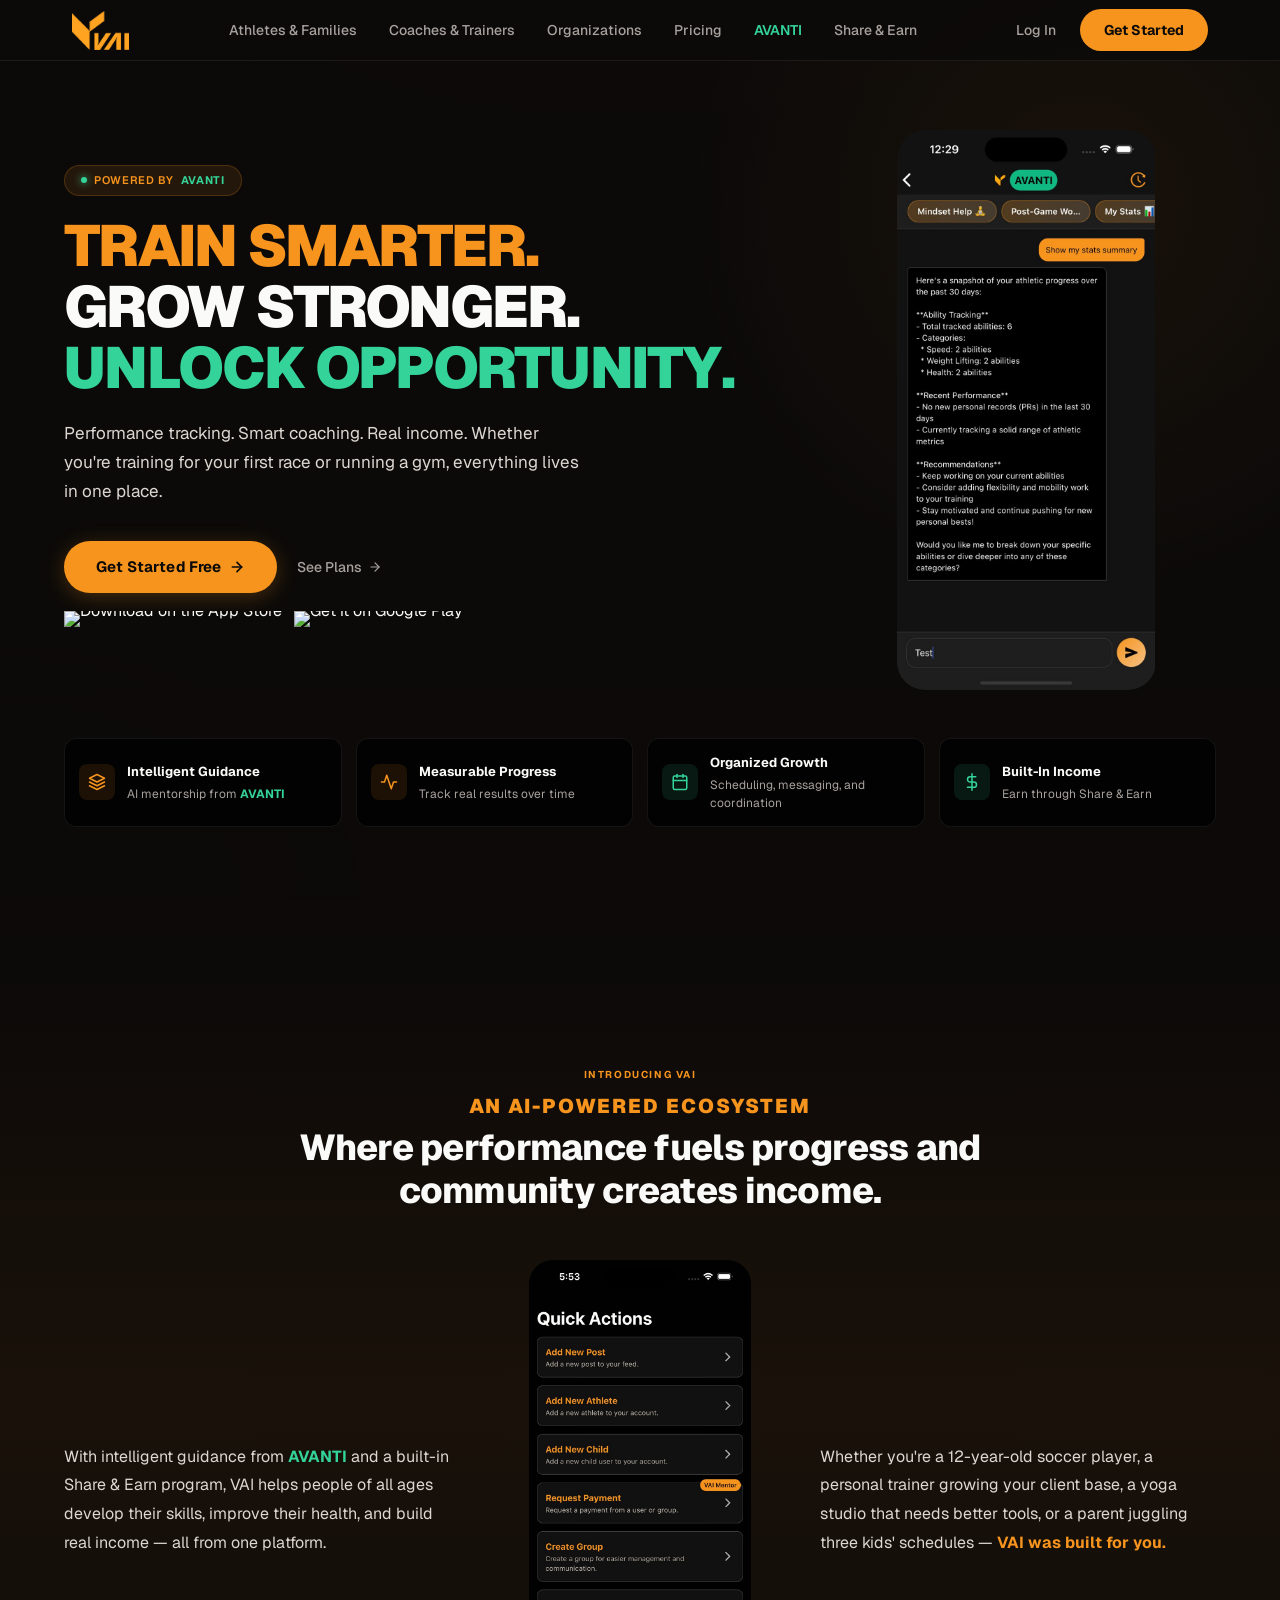
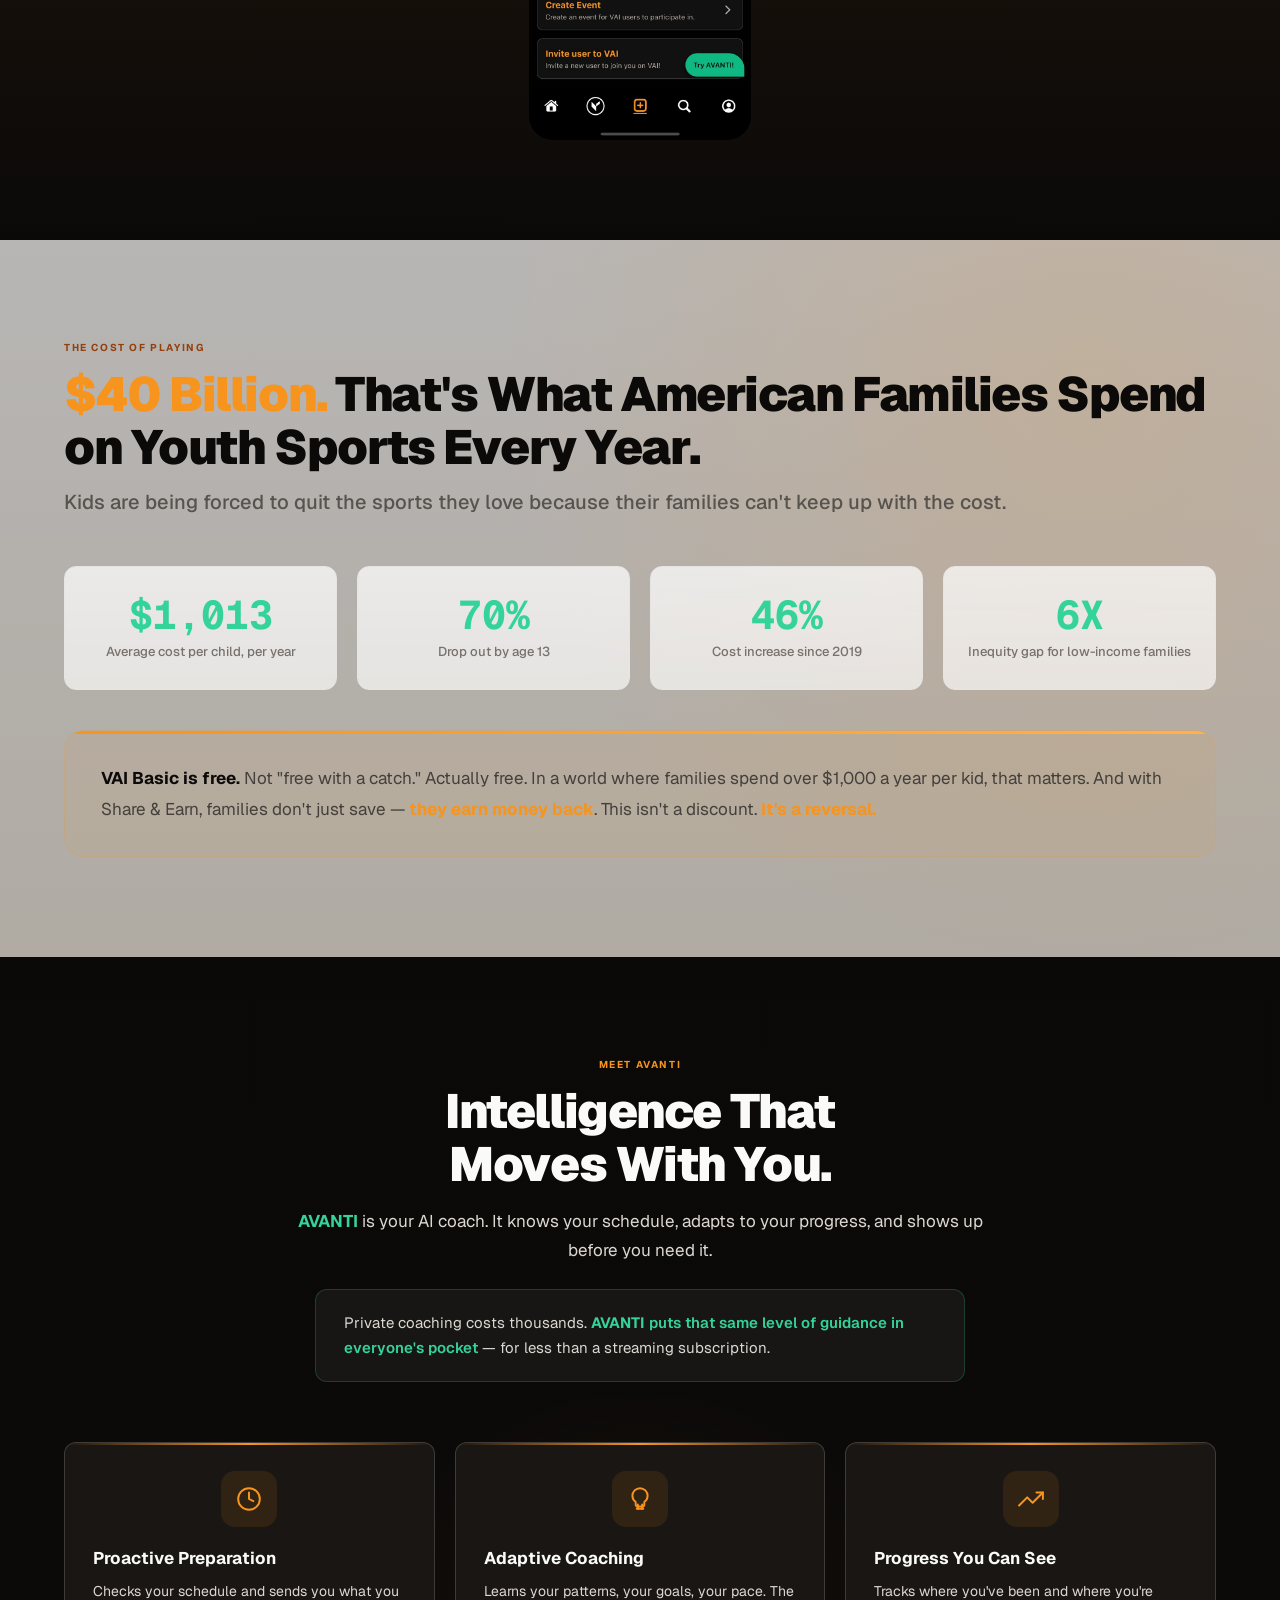
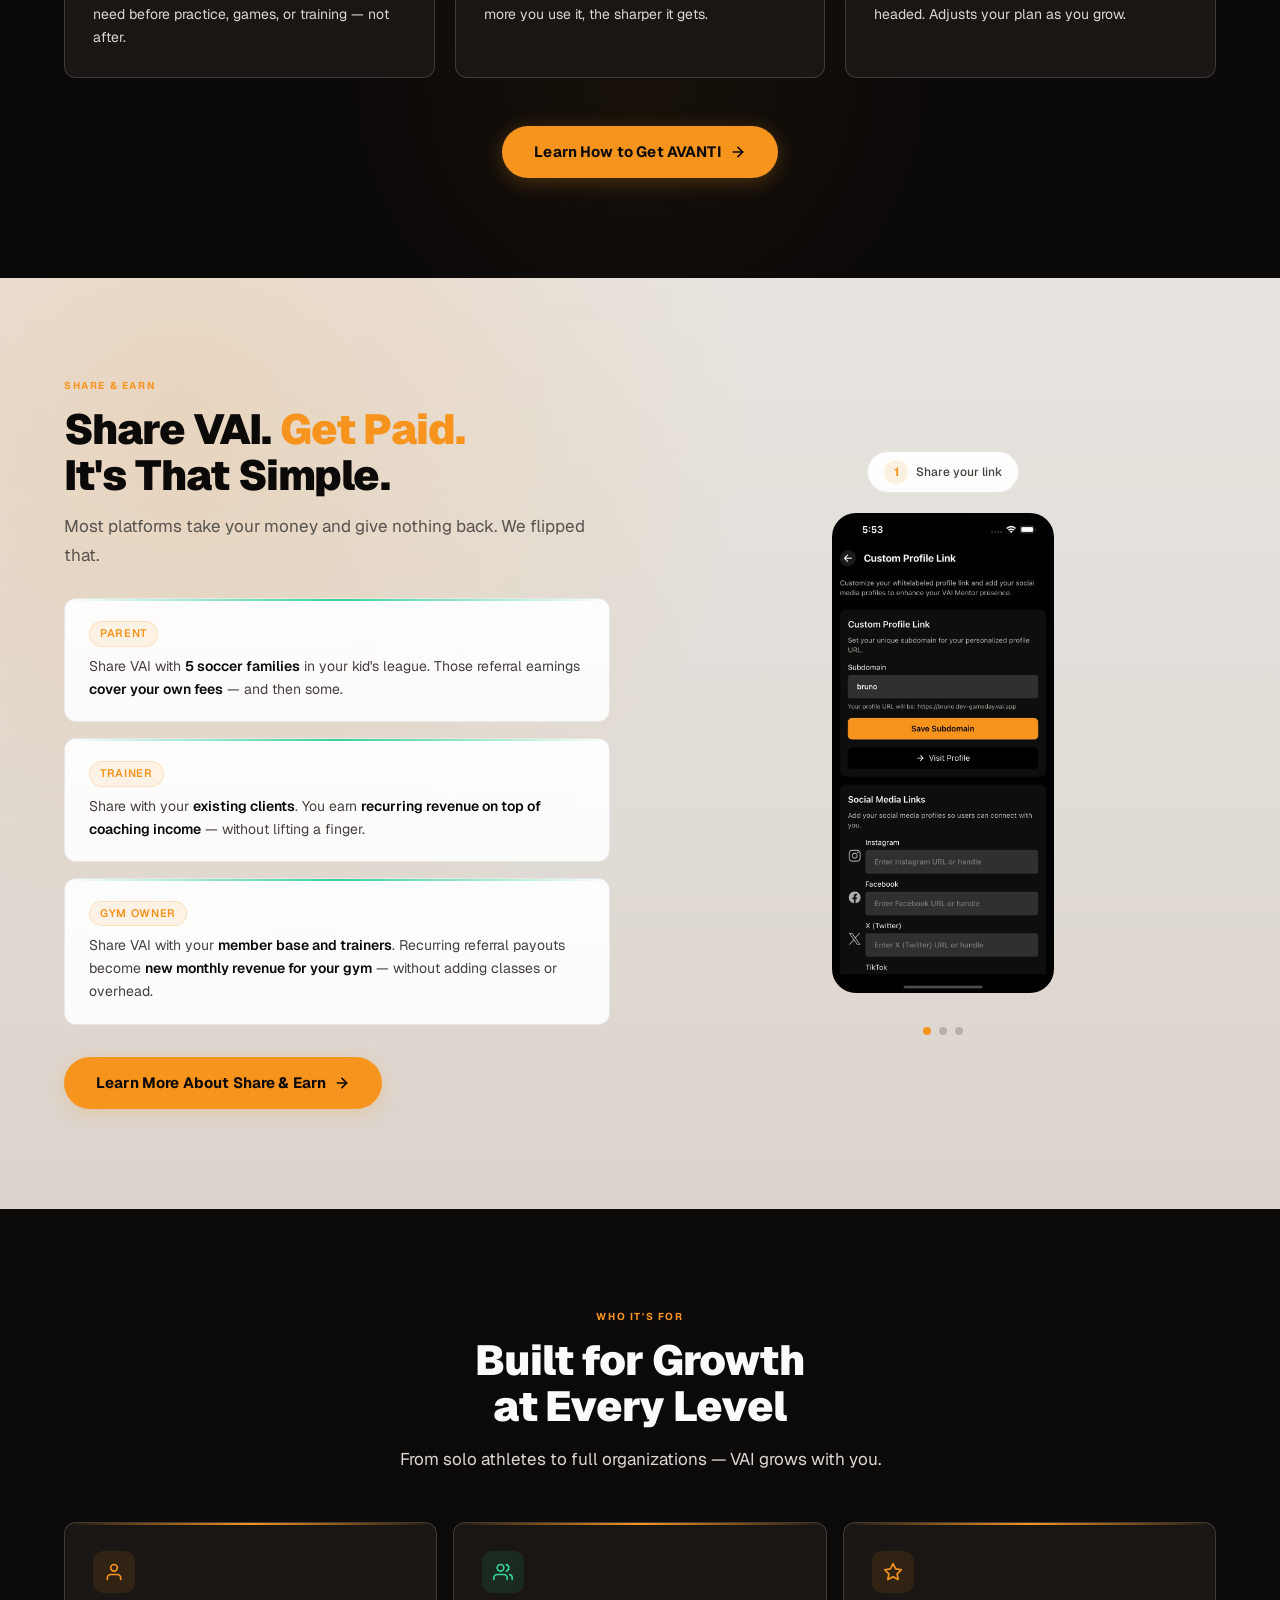
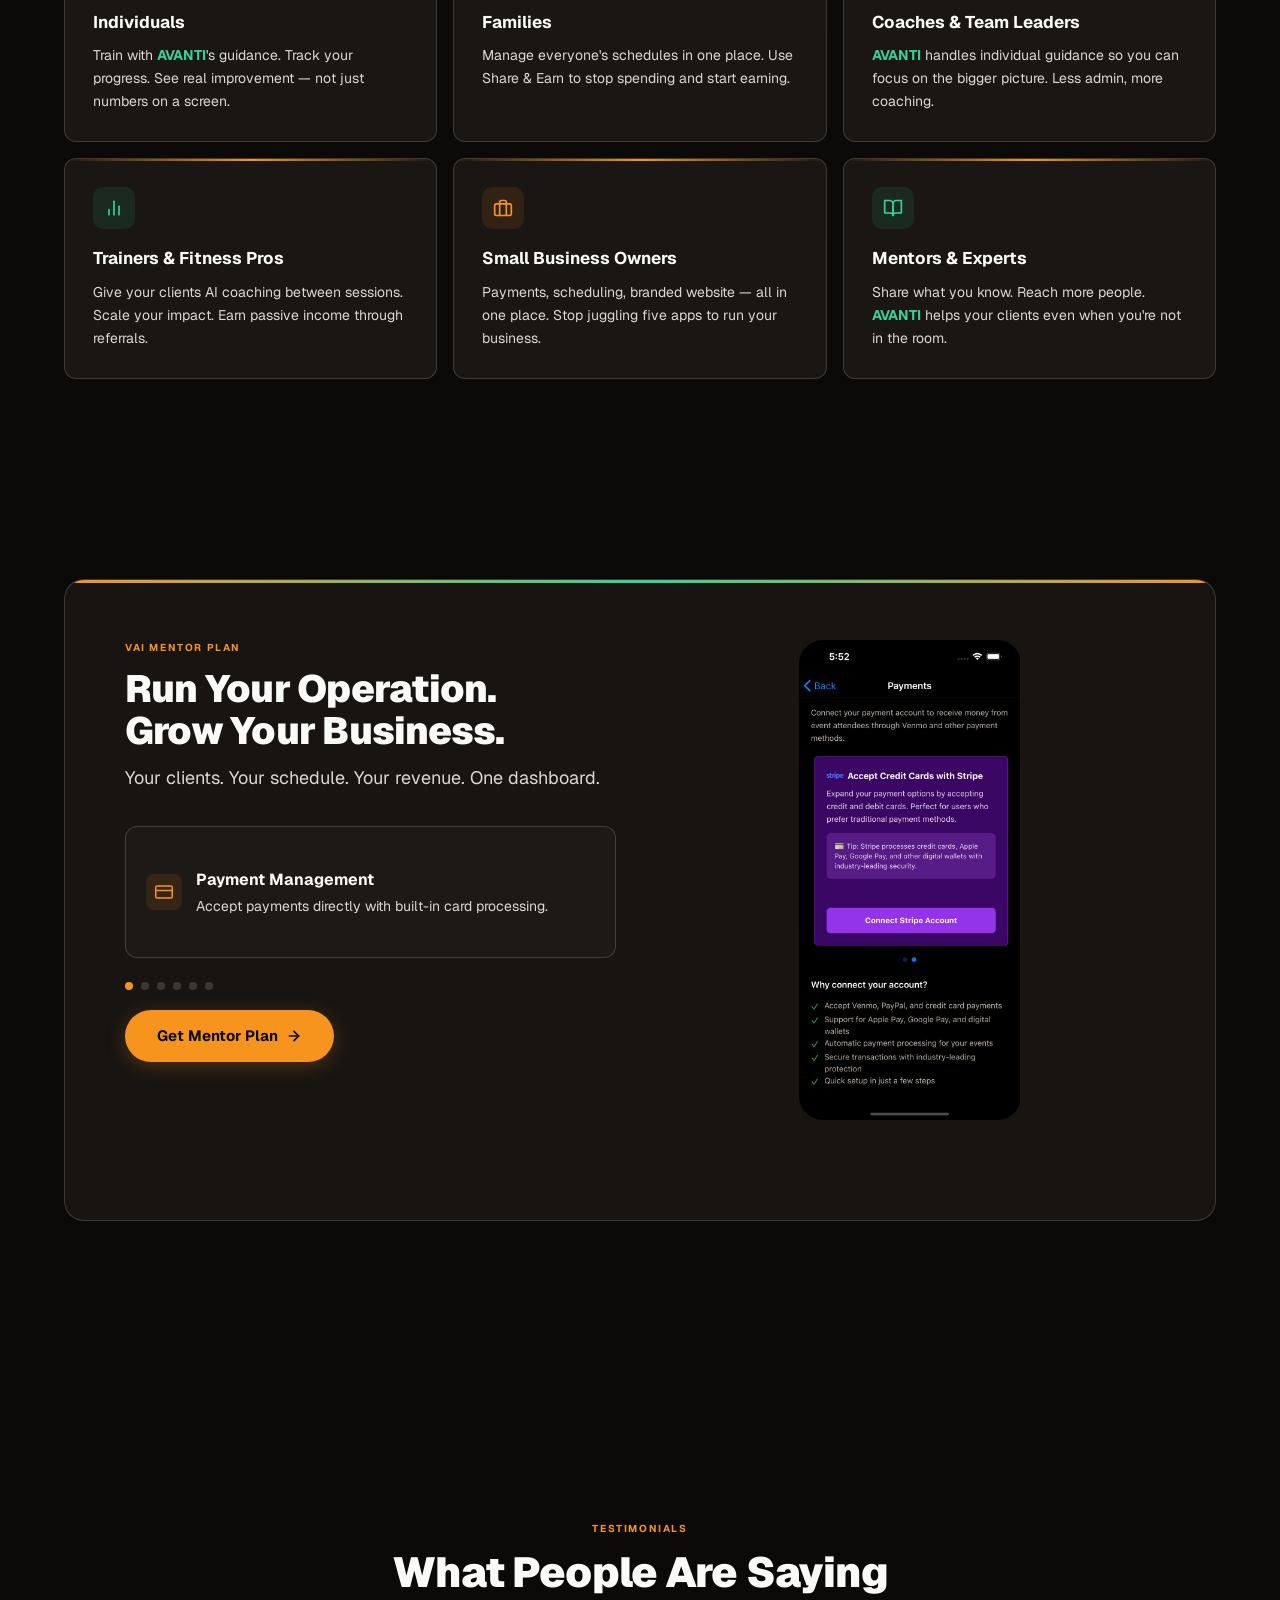
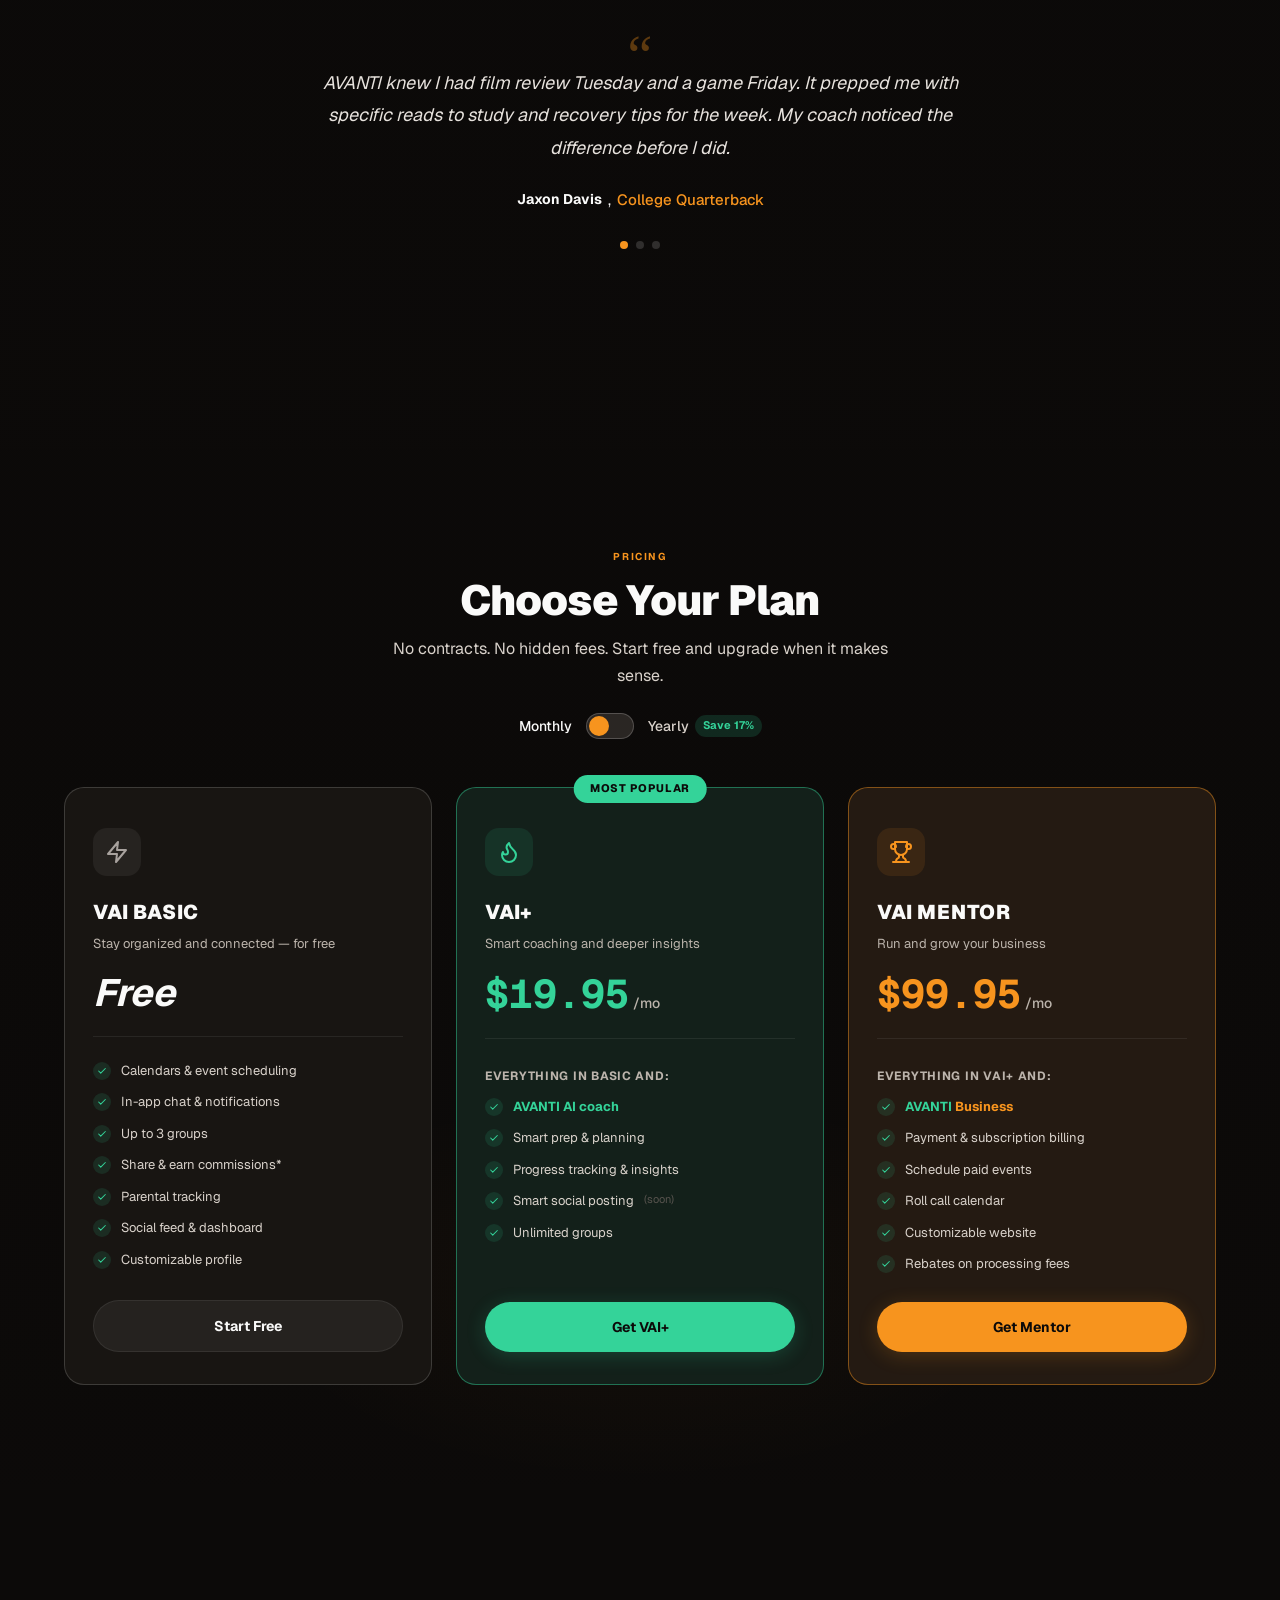
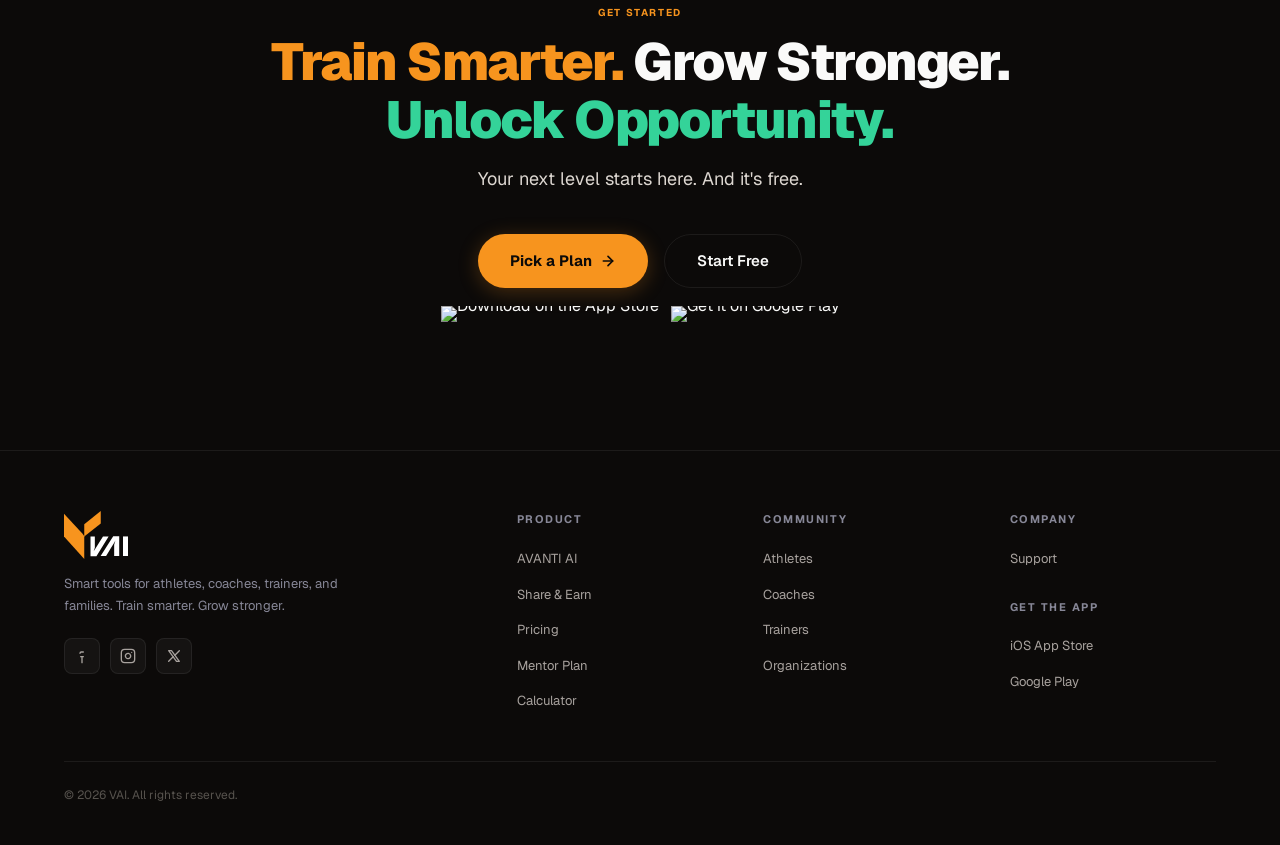
==== commit 0240e472: "minor adjustments" ====
--- a/index.html
+++ b/index.html
@@ -483,10 +483,10 @@
 
 .pillar {
   display: flex;
-  align-items: flex-start;
+  align-items: center;
   gap: 12px;
   padding: 14px;
-  background: var(--surface);
+  background: rgba(0,0,0,0.73);
   border: 1px solid var(--border);
   border-radius: var(--radius);
   transition: border-color 200ms var(--ease);
@@ -1316,7 +1316,7 @@
 }
 
 .mentor-sub {
-  font-size: 16px;
+  font-size: 18px;
   color: var(--text-2);
   line-height: 1.7;
 }
@@ -1330,7 +1330,7 @@
 
 .mentor-feat {
   display: flex;
-  align-items: flex-start;
+  align-items: center;
   gap: 14px;
   padding: 20px;
   background: var(--surface2);
@@ -1357,12 +1357,12 @@
 }
 
 .mentor-feat-name {
-  font-size: 14px;
+  font-size: 16px;
   font-weight: 700;
   margin-bottom: 4px;
 }
 .mentor-feat-desc {
-  font-size: 12px;
+  font-size: 14px;
   color: var(--text-2);
   line-height: 1.5;
 }
@@ -1378,7 +1378,7 @@
    SECTION 8 — SOCIAL PROOF
 ══════════════════════════════════════════ */
 .proof-section {
-  padding: 100px 0;
+  padding: 200px 0;
   position: relative;
   background:
     linear-gradient(180deg, rgba(12,10,9,0.94) 0%, rgba(12,10,9,0.98) 100%),
@@ -1859,7 +1859,7 @@
 
 .footer-desc {
   font-size: 13px;
-  color: var(--text-3);
+  color: #878797;
   line-height: 1.7;
   margin-bottom: 20px;
 }
@@ -1895,7 +1895,7 @@
   font-weight: 700;
   letter-spacing: 0.14em;
   text-transform: uppercase;
-  color: var(--text-3);
+  color: #878797;
   margin-bottom: 16px;
 }
 
@@ -1904,6 +1904,11 @@
   display: flex;
   flex-direction: column;
   gap: 10px;
+}
+.footer-stack {
+  display: flex;
+  flex-direction: column;
+  gap: 28px;
 }
 
 .footer-links a {
@@ -2036,7 +2041,6 @@
   border-radius: 28px;
   border: none;
   background: transparent;
-  box-shadow: 0 14px 36px rgba(0,0,0,0.4);
 }
 .phone-mockup--small .phone-screenshot {
   border-radius: 24px;
@@ -2158,10 +2162,17 @@
 
 .earn-right {
   display: flex; flex-direction: column; gap: 16px;
+  width: 100%;
+  max-width: 340px;
+  justify-self: center;
+  align-self: center;
+  align-items: center;
 }
 .earn-carousel {
   position: relative;
   min-height: 560px;
+  width: 100%;
+  margin: 0 auto;
 }
 .earn-slide {
   position: absolute;
@@ -2399,7 +2410,7 @@
     </ul>
 
     <div class="nav-right">
-      <a href="#" class="nav-login">Log In</a>
+      <a href="https://gameday.vai.app/auth/login" class="nav-login">Log In</a>
       <a href="#pricing" class="nav-cta">Get Started</a>
     </div>
 
@@ -2416,7 +2427,7 @@
   <a href="#pricing" onclick="document.getElementById('mobileMenu').classList.remove('open')">Pricing</a>
   <a href="#avanti" class="nav-link--green" onclick="document.getElementById('mobileMenu').classList.remove('open')">AVANTI</a>
   <a href="#earn" onclick="document.getElementById('mobileMenu').classList.remove('open')">Share &amp; Earn</a>
-  <a href="#" onclick="document.getElementById('mobileMenu').classList.remove('open')">Log In</a>
+  <a href="https://gameday.vai.app/auth/login" onclick="document.getElementById('mobileMenu').classList.remove('open')">Log In</a>
   <a href="#pricing" class="nav-cta" onclick="document.getElementById('mobileMenu').classList.remove('open')">Get Started</a>
 </div>
 
@@ -2441,7 +2452,7 @@
         </p>
 
         <div class="hero-ctas">
-          <a href="#pricing" class="btn-primary">
+          <a href="https://gameday.vai.app/auth/login?screen_hint=signup" class="btn-primary">
             Get Started Free
             <svg width="16" height="16" viewBox="0 0 24 24" fill="none" stroke="currentColor" stroke-width="2.5" stroke-linecap="round" stroke-linejoin="round"><line x1="5" y1="12" x2="19" y2="12"/><polyline points="12 5 19 12 12 19"/></svg>
           </a>
@@ -2656,7 +2667,7 @@
         </div>
 
         <div class="earn-cta">
-          <a href="#pricing" class="btn-primary">
+          <a href="https://vai.app/share" class="btn-primary">
             Learn More About Share &amp; Earn
             <svg width="16" height="16" viewBox="0 0 24 24" fill="none" stroke="currentColor" stroke-width="2.5" stroke-linecap="round" stroke-linejoin="round"><line x1="5" y1="12" x2="19" y2="12"/><polyline points="12 5 19 12 12 19"/></svg>
           </a>
@@ -2860,7 +2871,7 @@
           </div>
 
           <div class="mentor-cta">
-            <a href="#pricing" class="btn-primary">
+            <a href="https://vai.app/share/partner-program" class="btn-primary">
               Get Mentor Plan
               <svg width="16" height="16" viewBox="0 0 24 24" fill="none" stroke="currentColor" stroke-width="2.5" stroke-linecap="round" stroke-linejoin="round"><line x1="5" y1="12" x2="19" y2="12"/><polyline points="12 5 19 12 12 19"/></svg>
             </a>
@@ -2931,25 +2942,6 @@
 <!-- ══════════════ SECTION 8: SOCIAL PROOF ══════════════ -->
 <section class="proof-section" id="proof">
   <div class="container">
-    <div class="proof-stats reveal">
-      <div class="proof-stat">
-        <div class="proof-stat-num mono">10K+</div>
-        <div class="proof-stat-label">Active Users</div>
-      </div>
-      <div class="proof-stat">
-        <div class="proof-stat-num mono">40+</div>
-        <div class="proof-stat-label">Sports Supported</div>
-      </div>
-      <div class="proof-stat">
-        <div class="proof-stat-num mono">250K+</div>
-        <div class="proof-stat-label">Sessions Completed</div>
-      </div>
-      <div class="proof-stat">
-        <div class="proof-stat-num mono">$85K+</div>
-        <div class="proof-stat-label">Earned by Users</div>
-      </div>
-    </div>
-
     <div class="proof-header reveal">
       <div class="section-label">Testimonials</div>
       <h2 class="proof-headline">What People Are Saying</h2>
@@ -3052,7 +3044,7 @@
             Customizable profile
           </li>
         </ul>
-        <a href="#" class="pricing-btn pricing-btn--default">Start Free</a>
+        <a href="https://gameday.vai.app/auth/login?screen_hint=signup" class="pricing-btn pricing-btn--default">Start Free</a>
       </div>
 
       <!-- VAI+ (POPULAR) -->
@@ -3092,7 +3084,7 @@
             Unlimited groups
           </li>
         </ul>
-        <a href="#" class="pricing-btn pricing-btn--green">Get VAI+</a>
+        <a href="https://vai.app/share/partner-program?program_type=plus" class="pricing-btn pricing-btn--green">Get VAI+</a>
       </div>
 
       <!-- MENTOR -->
@@ -3135,7 +3127,7 @@
             Rebates on processing fees
           </li>
         </ul>
-        <a href="#" class="pricing-btn pricing-btn--orange">Get Mentor</a>
+        <a href="https://vai.app/share/partner-program" class="pricing-btn pricing-btn--orange">Get Mentor</a>
       </div>
     </div>
   </div>
@@ -3158,7 +3150,7 @@
           Pick a Plan
           <svg width="16" height="16" viewBox="0 0 24 24" fill="none" stroke="currentColor" stroke-width="2.5" stroke-linecap="round" stroke-linejoin="round"><line x1="5" y1="12" x2="19" y2="12"/><polyline points="12 5 19 12 12 19"/></svg>
         </a>
-        <a href="#pricing" class="btn-secondary">
+        <a href="https://gameday.vai.app/auth/login?screen_hint=signup" class="btn-secondary">
           Start Free
         </a>
       </div>
@@ -3186,21 +3178,21 @@
           Smart tools for athletes, coaches, trainers, and families. Train smarter. Grow stronger.
         </p>
         <div class="footer-social">
+          <!-- Facebook -->
+          <a href="https://www.facebook.com/profile.php?id=61553009087165" aria-label="Facebook">
+            <svg viewBox="0 0 24 24" role="img" aria-hidden="true">
+              <path d="M9 8a2 2 0 0 1 2-2h3"/>
+              <path d="M10 13h4"/>
+              <path d="M12 22v-9"/>
+            </svg>
+          </a>
           <!-- Instagram -->
-          <a href="#" aria-label="Instagram">
+          <a href="https://www.instagram.com/vaiappofficial" aria-label="Instagram">
             <svg viewBox="0 0 24 24"><rect x="2" y="2" width="20" height="20" rx="5" ry="5"/><path d="M16 11.37A4 4 0 1112.63 8 4 4 0 0116 11.37z"/><line x1="17.5" y1="6.5" x2="17.51" y2="6.5"/></svg>
           </a>
           <!-- X/Twitter -->
-          <a href="#" aria-label="X">
+          <a href="https://x.com/VAIAPPOFFICIAL" aria-label="X">
             <svg viewBox="0 0 24 24"><path d="M4 4l11.733 16H20L8.267 4H4z"/><path d="M4 20l6.768-6.768"/><path d="M20 4l-6.768 6.768"/></svg>
-          </a>
-          <!-- TikTok -->
-          <a href="#" aria-label="TikTok">
-            <svg viewBox="0 0 24 24"><path d="M9 12a4 4 0 104 4V4a5 5 0 005 5"/></svg>
-          </a>
-          <!-- YouTube -->
-          <a href="#" aria-label="YouTube">
-            <svg viewBox="0 0 24 24"><path d="M22.54 6.42a2.78 2.78 0 00-1.94-2C18.88 4 12 4 12 4s-6.88 0-8.6.46a2.78 2.78 0 00-1.94 2A29 29 0 001 11.75a29 29 0 00.46 5.33A2.78 2.78 0 003.4 19.1c1.72.46 8.6.46 8.6.46s6.88 0 8.6-.46a2.78 2.78 0 001.94-2 29 29 0 00.46-5.25 29 29 0 00-.46-5.43z"/><polygon points="9.75 15.02 15.5 11.75 9.75 8.48 9.75 15.02"/></svg>
           </a>
         </div>
       </div>
@@ -3209,43 +3201,43 @@
         <div class="footer-col-title">Product</div>
         <ul class="footer-links">
           <li><a href="#avanti">AVANTI AI</a></li>
-          <li><a href="#earn">Share &amp; Earn</a></li>
+          <li><a href="https://vai.app/share">Share &amp; Earn</a></li>
           <li><a href="#pricing">Pricing</a></li>
-          <li><a href="#mentor">Mentor Plan</a></li>
-          <li><a href="#">Download App</a></li>
+          <li><a href="https://vai.app/share/partner-program">Mentor Plan</a></li>
+          <li><a href="https://vai.app/share#calculator">Calculator</a></li>
         </ul>
       </div>
 
       <div>
         <div class="footer-col-title">Community</div>
         <ul class="footer-links">
-          <li><a href="#">Athletes</a></li>
-          <li><a href="#">Coaches</a></li>
-          <li><a href="#">Trainers</a></li>
-          <li><a href="#">Organizations</a></li>
-          <li><a href="#">Blog</a></li>
+          <li><a href="#growth">Athletes</a></li>
+          <li><a href="#growth">Coaches</a></li>
+          <li><a href="#growth">Trainers</a></li>
+          <li><a href="#mentor">Organizations</a></li>
         </ul>
       </div>
 
-      <div>
-        <div class="footer-col-title">Company</div>
-        <ul class="footer-links">
-          <li><a href="#">About</a></li>
-          <li><a href="#">Careers</a></li>
-          <li><a href="#">Contact</a></li>
-          <li><a href="#">Press</a></li>
-          <li><a href="#">Support</a></li>
-        </ul>
-      </div>
+      <div class="footer-stack">
+        <div>
+          <div class="footer-col-title">Company</div>
+          <ul class="footer-links">
+            <li><a href="mailto:support@vai.app">Support</a></li>
+          </ul>
+        </div>
+        <div>
+          <div class="footer-col-title">Get the App</div>
+          <ul class="footer-links">
+            <li><a href="https://apps.apple.com/us/app/vai-from-next-level-athlete/id6447384009">iOS App Store</a></li>
+            <li><a href="https://play.google.com/store/apps/details?id=com.nla.vaiapp">Google Play</a></li>
+          </ul>
+        </div>
+      </div>
+
     </div>
 
     <div class="footer-bottom">
       <span>&copy; 2026 VAI. All rights reserved.</span>
-      <div class="footer-legal">
-        <a href="#">Privacy Policy</a>
-        <a href="#">Terms of Service</a>
-        <a href="#">Cookie Policy</a>
-      </div>
     </div>
   </div>
 </footer>
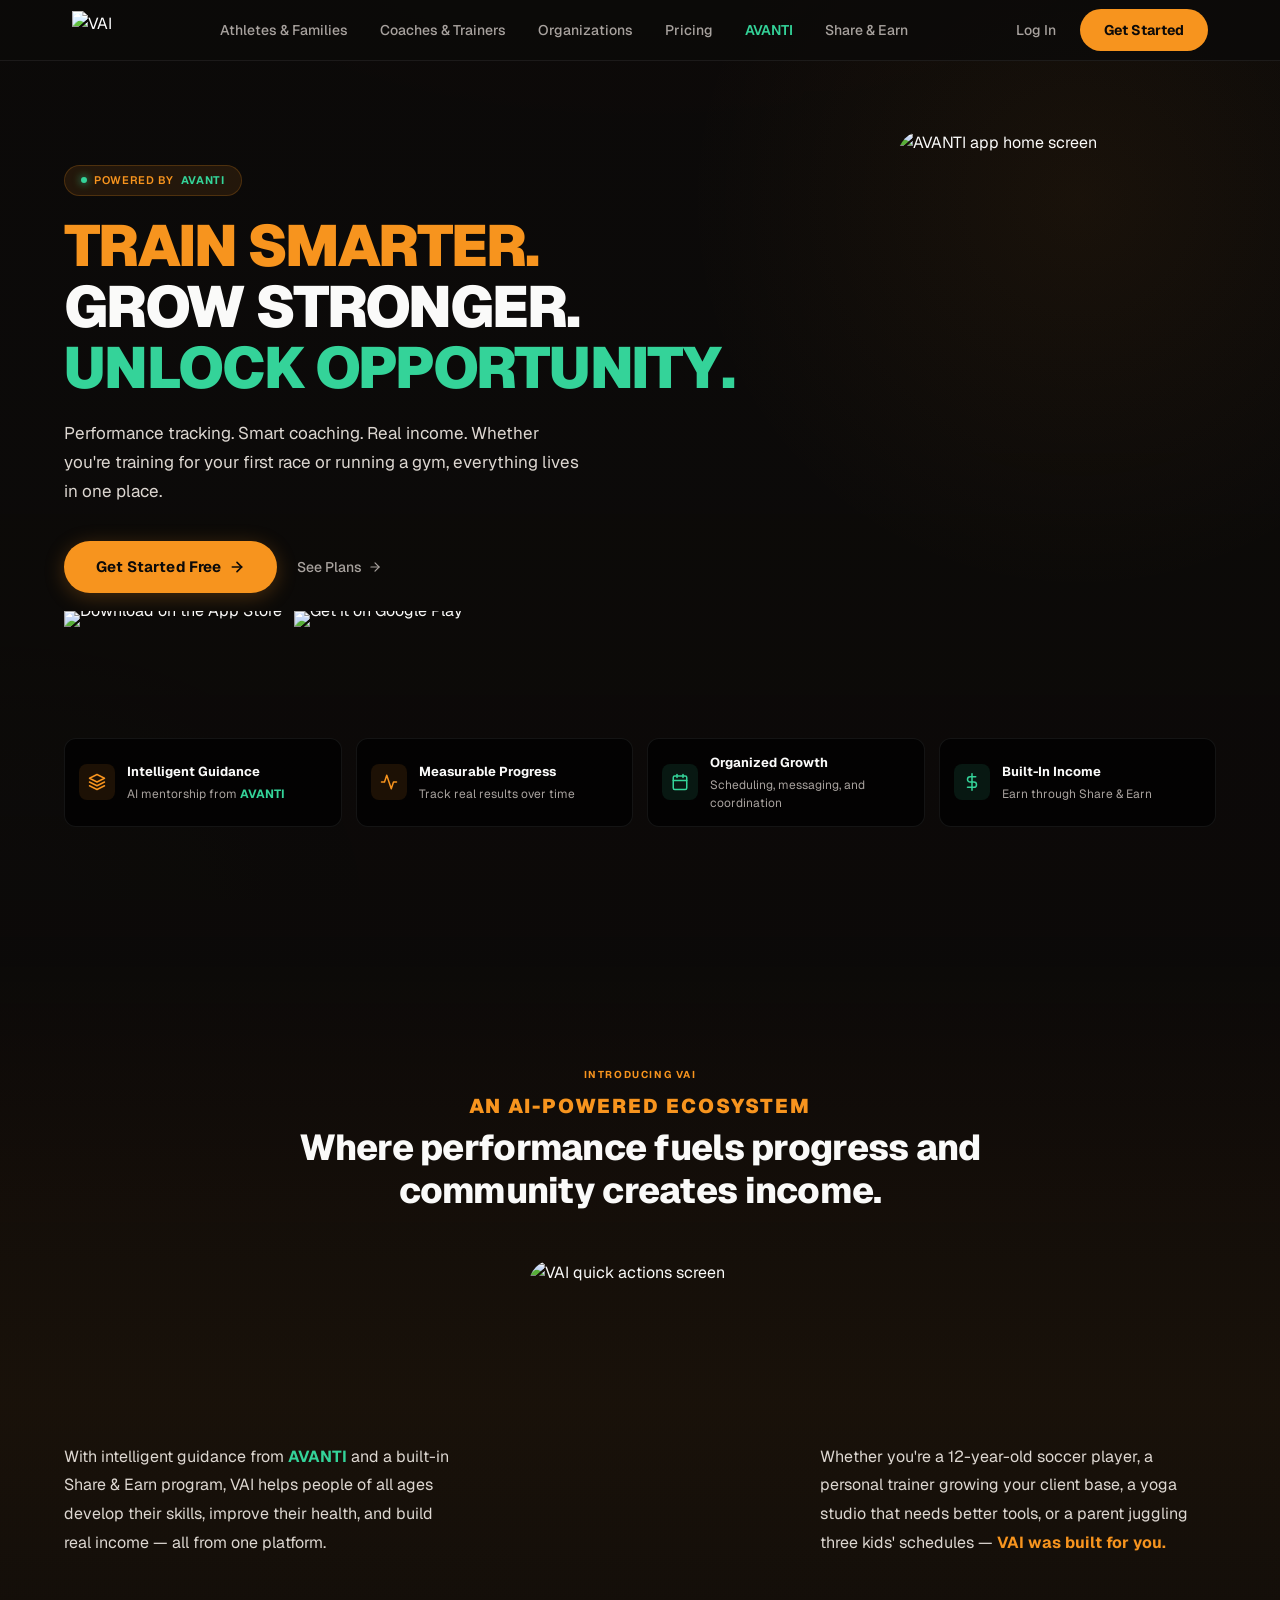
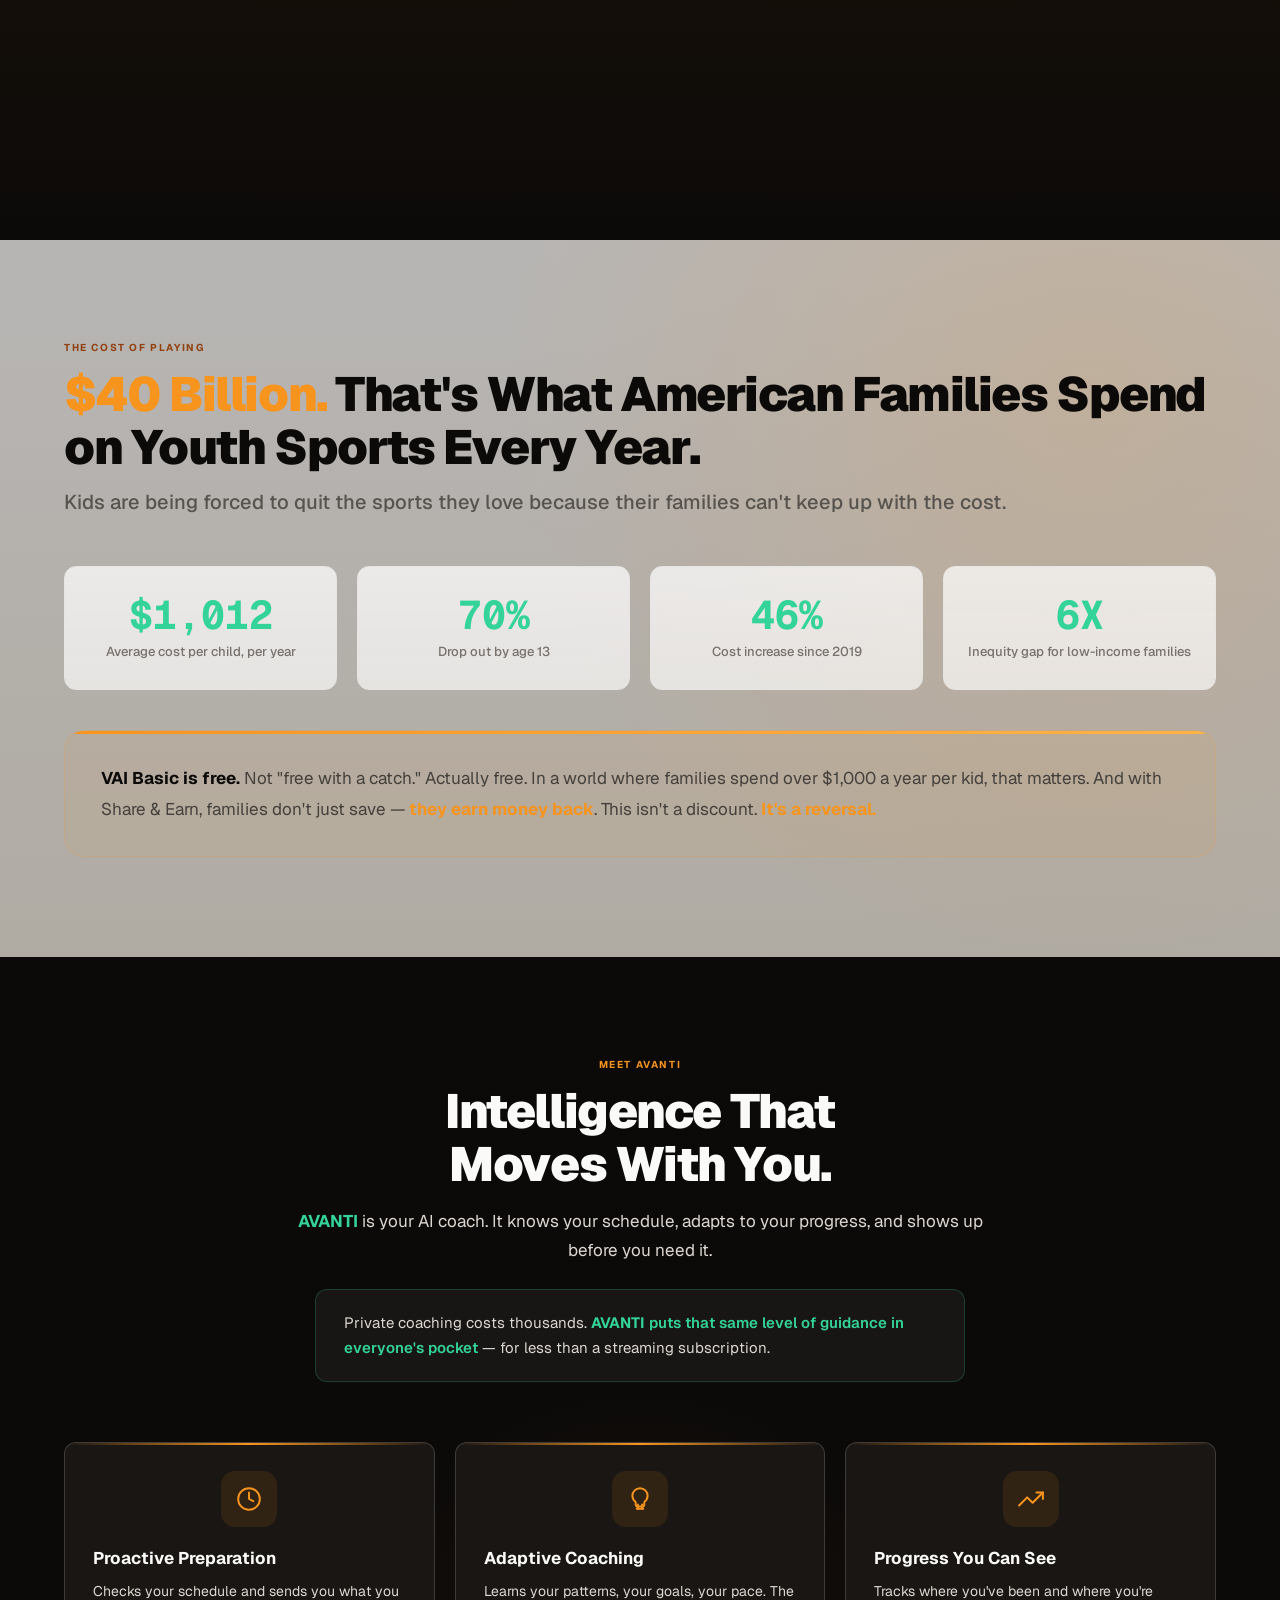
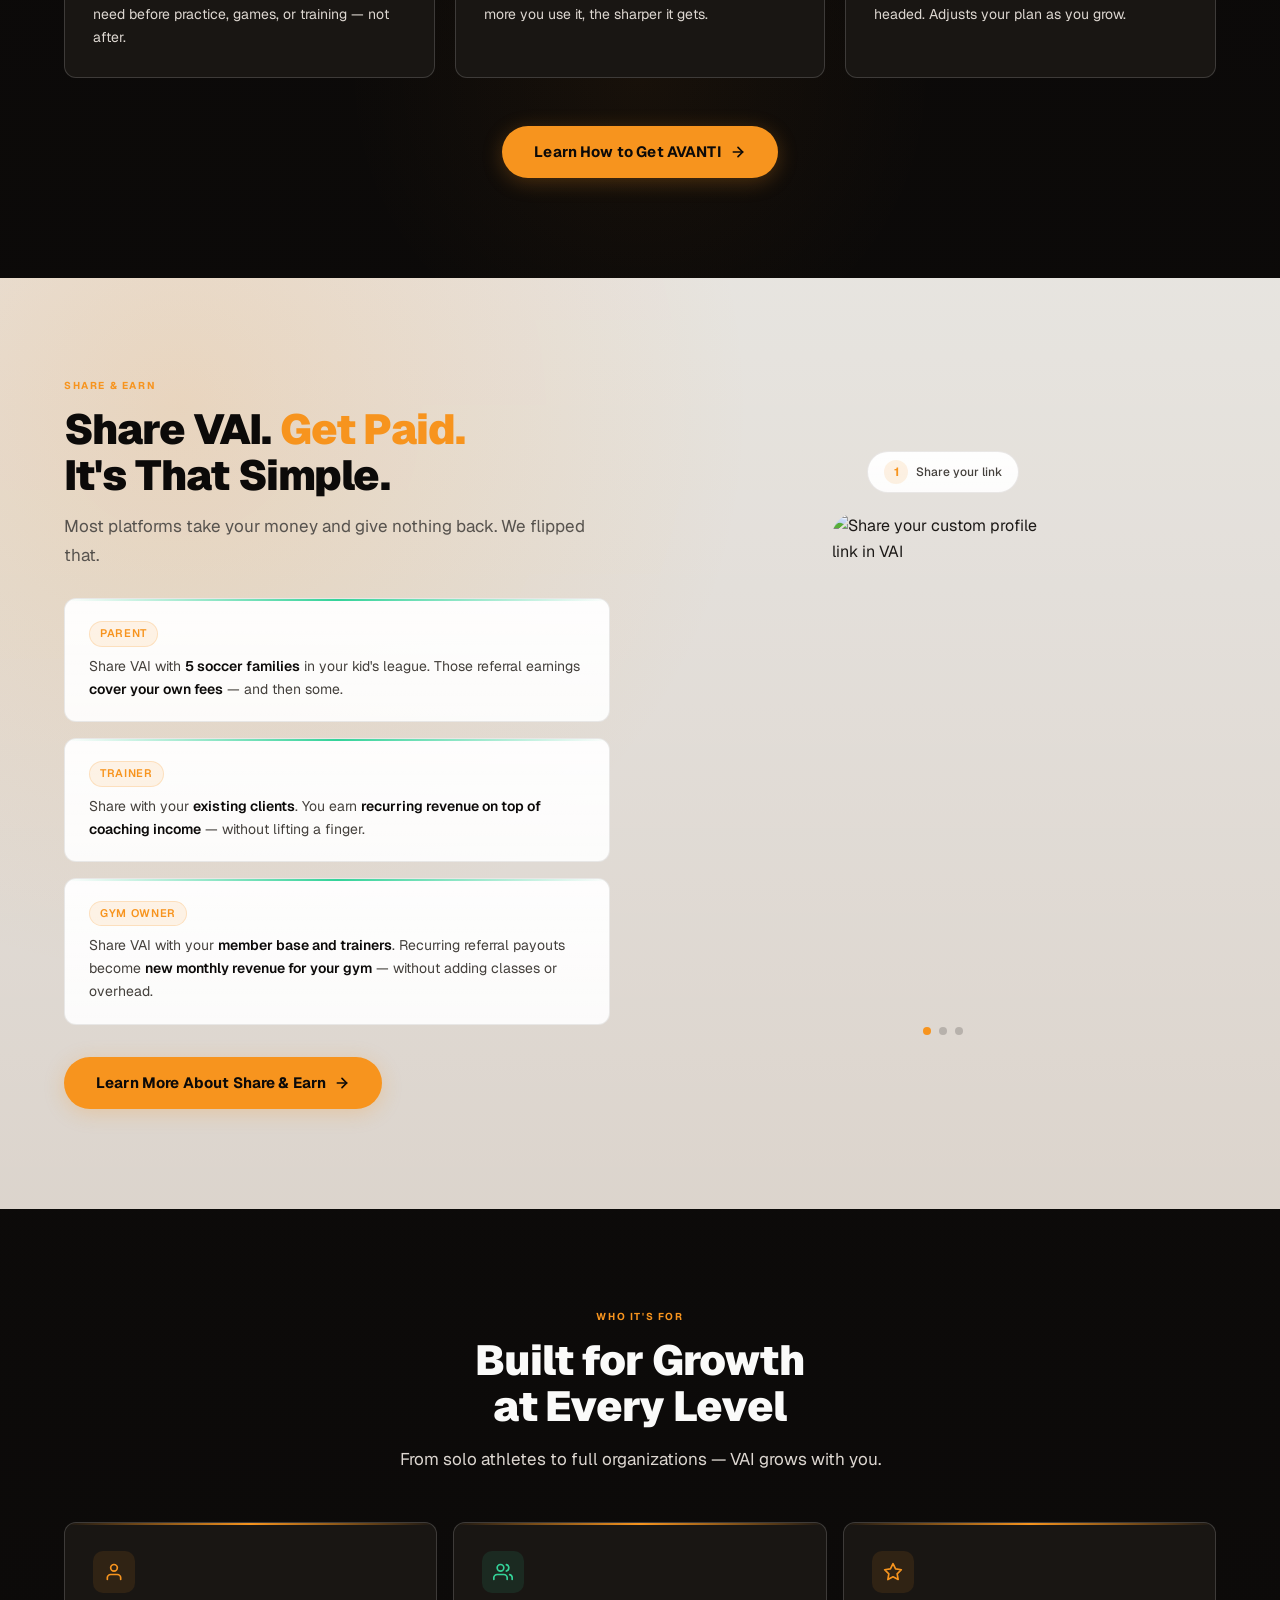
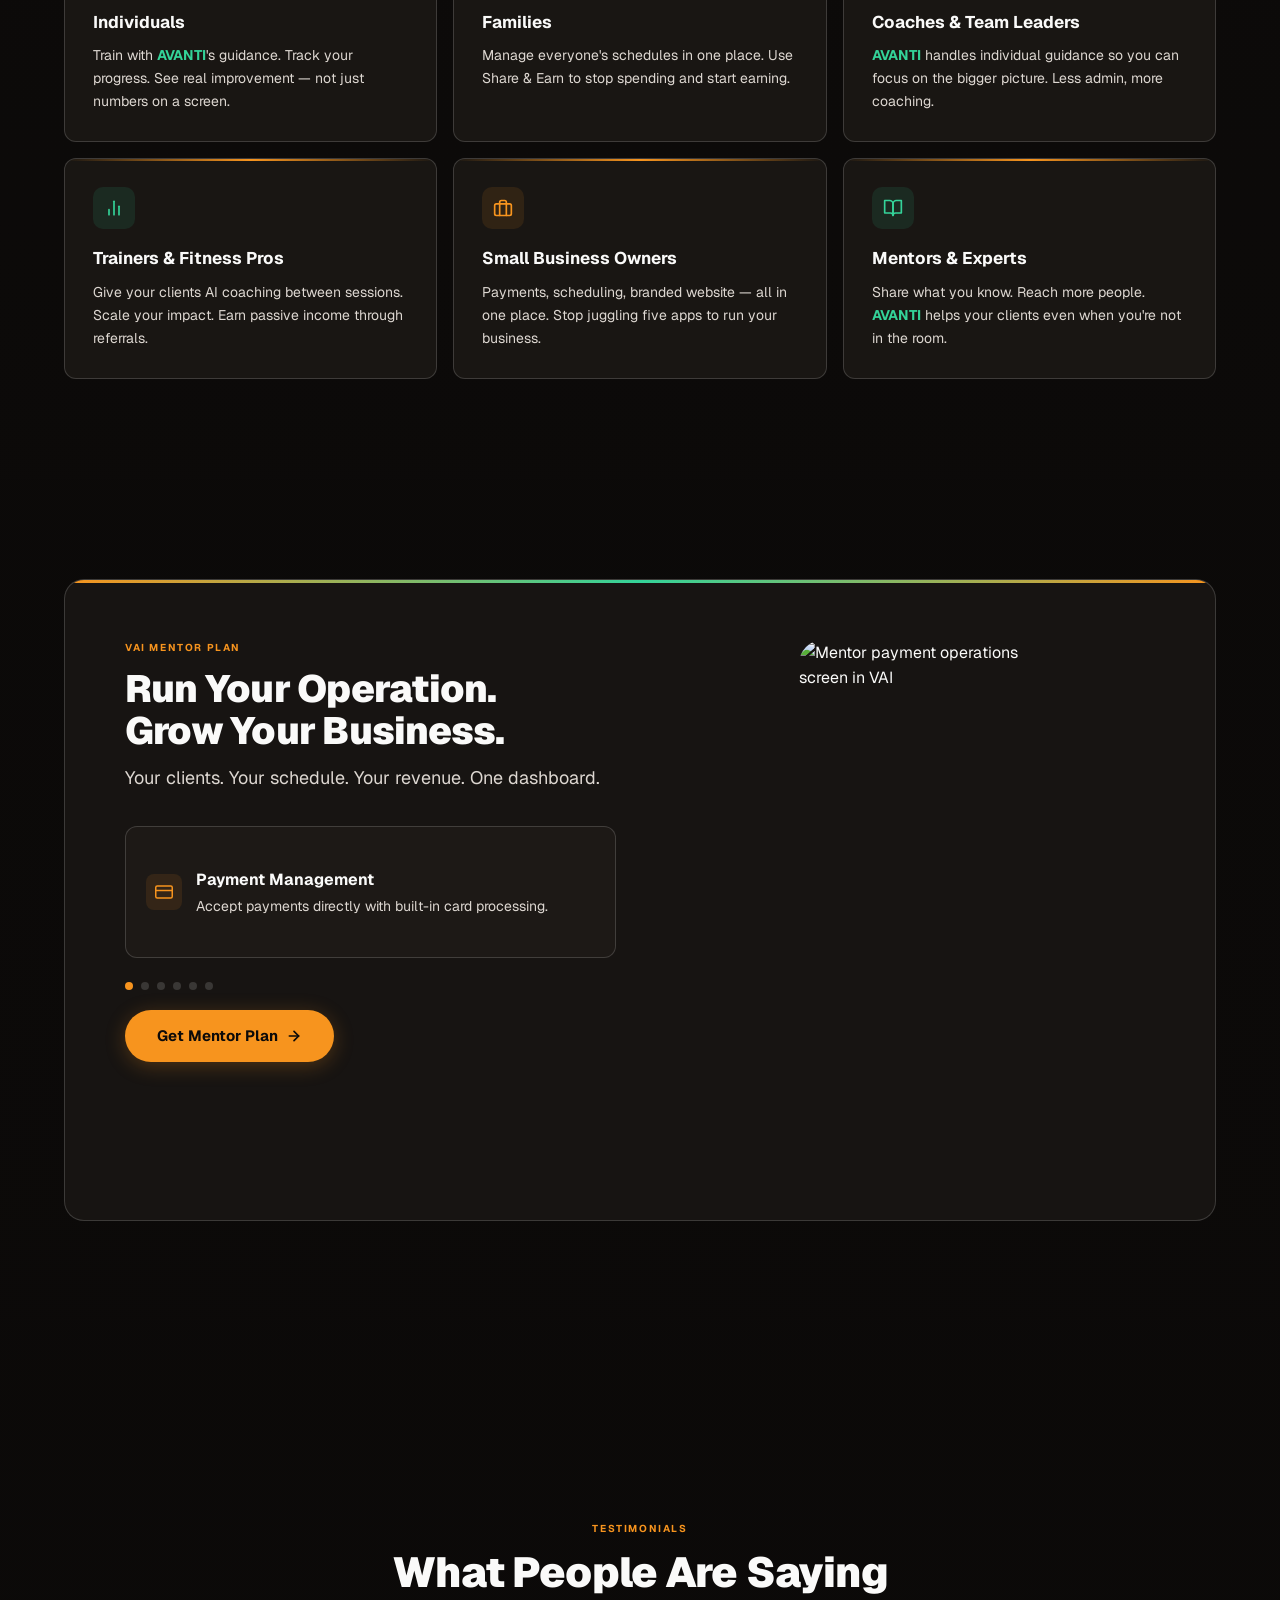
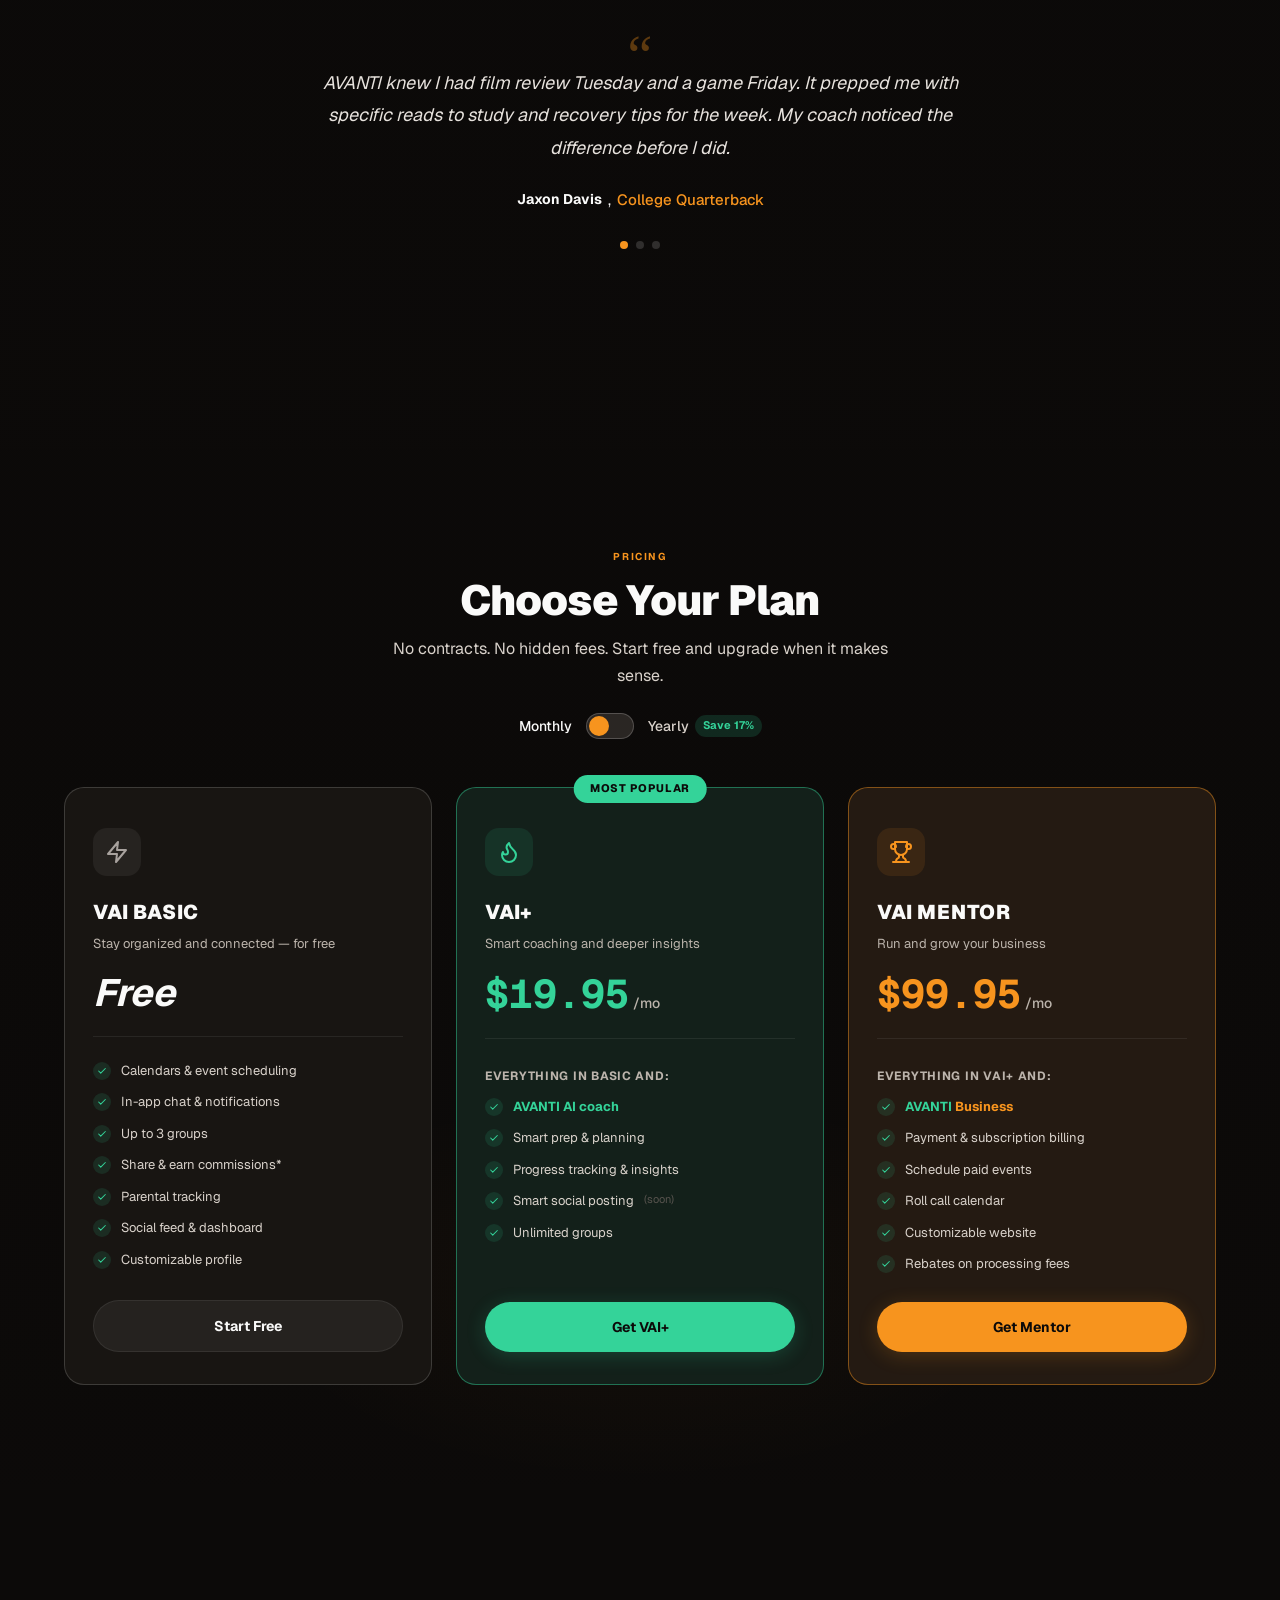
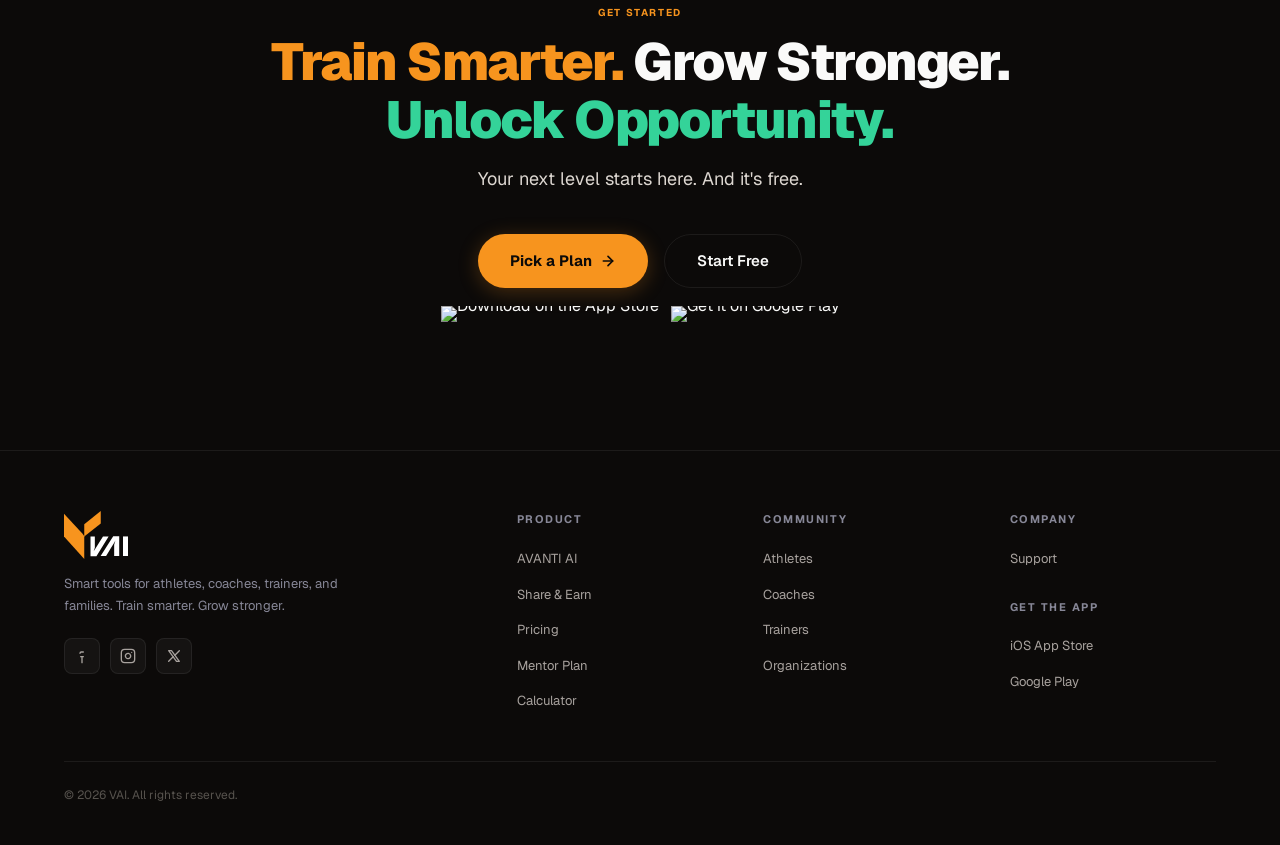
==== commit 1b13cb4b: "add WordPress template configuration for deployment" ====
--- a/index.html
+++ b/index.html
@@ -6,8 +6,14 @@
 <title>VAI — Train Smarter. Grow Stronger. Unlock Opportunity.</title>
 <!-- v2.1 -->
 <meta name="description" content="AI-powered ecosystem for athletes, families, coaches, trainers, and communities. Intelligent guidance from AVANTI. Built-in Share & Earn income.">
+<link rel="icon" type="image/png" sizes="32x32" href="https://vai.app/wp-content/uploads/favicon-32x32-1.png">
+<link rel="icon" type="image/png" sizes="16x16" href="https://vai.app/wp-content/uploads/favicon-16x16-1.png">
+<link rel="apple-touch-icon" sizes="180x180" href="https://vai.app/wp-content/uploads/apple-touch-icon.png">
+<link rel="shortcut icon" type="image/png" href="https://vai.app/wp-content/uploads/favicon-32x32-1.png">
+<meta name="theme-color" content="#0C0A09">
 <link rel="preconnect" href="https://fonts.googleapis.com">
 <link href="https://fonts.googleapis.com/css2?family=Geist:wght@300;400;500;600;700;800;900&family=Geist+Mono:wght@400;500;700&display=swap" rel="stylesheet">
+<script defer src="https://cloud.umami.is/script.js" data-website-id="5b445711-0204-4cd6-863d-dda01378fa4d"></script>
 <style>
 /* ============================================
    VAI BRAND DESIGN SYSTEM — HOMEPAGE
@@ -2397,7 +2403,7 @@
 <nav class="nav" id="nav">
   <div class="nav-inner">
     <a href="#" class="nav-logo">
-      <img src="vai-logo.png" alt="VAI" class="nav-logo-img">
+      <img src="https://vai.app/wp-content/uploads/logo.png" alt="VAI" class="nav-logo-img">
     </a>
 
     <ul class="nav-menu">
@@ -2476,7 +2482,7 @@
         <div class="phone-mockup mockup-image-only">
           <div class="phone-notch"></div>
           <div class="phone-screen phone-screen--image">
-            <img class="phone-screenshot" src="assets/avanti.jpeg" alt="AVANTI app home screen">
+            <img class="phone-screenshot" src="https://vai.app/wp-content/uploads/avanti.jpeg" alt="AVANTI app home screen">
           </div>
         </div>
       </div>
@@ -2542,7 +2548,7 @@
         <div class="phone-mockup--small mockup-image-only">
           <div class="phone-notch"></div>
           <div class="phone-screen-inner phone-screen-inner--image">
-            <img class="phone-screenshot" src="assets/quick_actions.jpeg" alt="VAI quick actions screen">
+            <img class="phone-screenshot" src="https://vai.app/wp-content/uploads/quick_actions.jpeg" alt="VAI quick actions screen">
           </div>
         </div>
       </div>
@@ -2684,7 +2690,7 @@
             <div class="phone-mockup--small mockup-image-only">
               <div class="phone-notch"></div>
               <div class="phone-screen-inner phone-screen-inner--image">
-                <img class="phone-screenshot" src="assets/custom_profile_link.jpeg" alt="Share your custom profile link in VAI">
+                <img class="phone-screenshot" src="https://vai.app/wp-content/uploads/custom_profile_link.jpeg" alt="Share your custom profile link in VAI">
               </div>
             </div>
           </div>
@@ -2697,7 +2703,7 @@
             <div class="phone-mockup--small mockup-image-only">
               <div class="phone-notch"></div>
               <div class="phone-screen-inner phone-screen-inner--image">
-                <img class="phone-screenshot" src="assets/share_and_earn.jpeg" alt="Share and Earn referral screen in VAI">
+                <img class="phone-screenshot" src="https://vai.app/wp-content/uploads/share_and_earn.jpeg" alt="Share and Earn referral screen in VAI">
               </div>
             </div>
           </div>
@@ -2710,7 +2716,7 @@
             <div class="phone-mockup--small mockup-image-only">
               <div class="phone-notch"></div>
               <div class="phone-screen-inner phone-screen-inner--image">
-                <img class="phone-screenshot" src="assets/payments_received.jpeg" alt="Recurring referral payout screen in VAI">
+                <img class="phone-screenshot" src="https://vai.app/wp-content/uploads/payments_received.jpeg" alt="Recurring referral payout screen in VAI">
               </div>
             </div>
           </div>
@@ -2883,7 +2889,7 @@
             <div class="phone-mockup--small mockup-image-only">
               <div class="phone-notch"></div>
               <div class="phone-screen-inner phone-screen-inner--image">
-                <img class="phone-screenshot" src="assets/payments_stripe.jpeg" alt="Mentor payment operations screen in VAI">
+                <img class="phone-screenshot" src="https://vai.app/wp-content/uploads/payments_stripe.jpeg" alt="Mentor payment operations screen in VAI">
               </div>
             </div>
           </div>
@@ -2893,7 +2899,7 @@
             <div class="phone-mockup--small mockup-image-only">
               <div class="phone-notch"></div>
               <div class="phone-screen-inner phone-screen-inner--image">
-                <img class="phone-screenshot" src="assets/request_payment.jpeg" alt="Mentor payment request screen in VAI">
+                <img class="phone-screenshot" src="https://vai.app/wp-content/uploads/request_payment.jpeg" alt="Mentor payment request screen in VAI">
               </div>
             </div>
           </div>
@@ -2902,7 +2908,7 @@
             <div class="phone-mockup--small mockup-image-only">
               <div class="phone-notch"></div>
               <div class="phone-screen-inner phone-screen-inner--image">
-                <img class="phone-screenshot" src="assets/calendar.jpeg" alt="Mentor calendar and scheduling screen in VAI">
+                <img class="phone-screenshot" src="https://vai.app/wp-content/uploads/calendar.jpeg" alt="Mentor calendar and scheduling screen in VAI">
               </div>
             </div>
           </div>
@@ -2911,7 +2917,7 @@
             <div class="phone-mockup--small mockup-image-only">
               <div class="phone-notch"></div>
               <div class="phone-screen-inner phone-screen-inner--image">
-                <img class="phone-screenshot" src="assets/payments_received.jpeg" alt="Mentor revenue tracking screen in VAI">
+                <img class="phone-screenshot" src="https://vai.app/wp-content/uploads/payments_received.jpeg" alt="Mentor revenue tracking screen in VAI">
               </div>
             </div>
           </div>
@@ -2920,7 +2926,7 @@
             <div class="phone-mockup--small mockup-image-only">
               <div class="phone-notch"></div>
               <div class="phone-screen-inner phone-screen-inner--image">
-                <img class="phone-screenshot" src="assets/group_profile.jpeg" alt="Mentor branded profile screen in VAI">
+                <img class="phone-screenshot" src="https://vai.app/wp-content/uploads/group_profile.jpeg" alt="Mentor branded profile screen in VAI">
               </div>
             </div>
           </div>
@@ -2929,7 +2935,7 @@
             <div class="phone-mockup--small mockup-image-only">
               <div class="phone-notch"></div>
               <div class="phone-screen-inner phone-screen-inner--image">
-                <img class="phone-screenshot" src="assets/upcoming_events.jpeg" alt="Mentor AI engagement screen in VAI">
+                <img class="phone-screenshot" src="https://vai.app/wp-content/uploads/upcoming_events.jpeg" alt="Mentor AI engagement screen in VAI">
               </div>
             </div>
           </div>
@@ -3172,7 +3178,13 @@
     <div class="footer-grid">
       <div class="footer-brand">
         <div class="footer-logo">
-          <img src="assets/logo-white-name.svg" alt="VAI" class="footer-logo-img">
+          <svg class="footer-logo-img" viewBox="0 0 64 48" fill="none" xmlns="http://www.w3.org/2000/svg" role="img" aria-label="VAI">
+            <path d="M63.9998 25.4287H58.9827V44.998H63.9998V25.4287Z" fill="white"/>
+            <path d="M38.98 25.4287L30.8352 38.4653V38.4321L29.6691 40.2979L30.8352 36.6526V25.4287H26.5149V45.1376H32.438L44.6161 25.4287H38.98Z" fill="white"/>
+            <path d="M49.213 25.2871L36.6208 44.9982H42.0766L44.2491 41.4748L46.7843 37.2534L50.1701 31.6625V31.6669L51.4244 29.5817L50.1701 33.7455V37.2534V41.4748V44.9982H55.2119V25.2871H49.213Z" fill="white"/>
+            <path d="M0 2.75V25.4683L20.2778 47.9118V25.1913L18.5665 22.7271L0 2.75Z" fill="#F7941E"/>
+            <path d="M36.7539 0.113281L20.2615 13.2098V25.4686L36.7539 12.4031V0.113281Z" fill="#F7941E"/>
+          </svg>
         </div>
         <p class="footer-desc">
           Smart tools for athletes, coaches, trainers, and families. Train smarter. Grow stronger.
@@ -3204,7 +3216,7 @@
           <li><a href="https://vai.app/share">Share &amp; Earn</a></li>
           <li><a href="#pricing">Pricing</a></li>
           <li><a href="https://vai.app/share/partner-program">Mentor Plan</a></li>
-          <li><a href="https://vai.app/share#calculator">Calculator</a></li>
+          <li><a href="https://vai.app/share/#calculator">Calculator</a></li>
         </ul>
       </div>
 
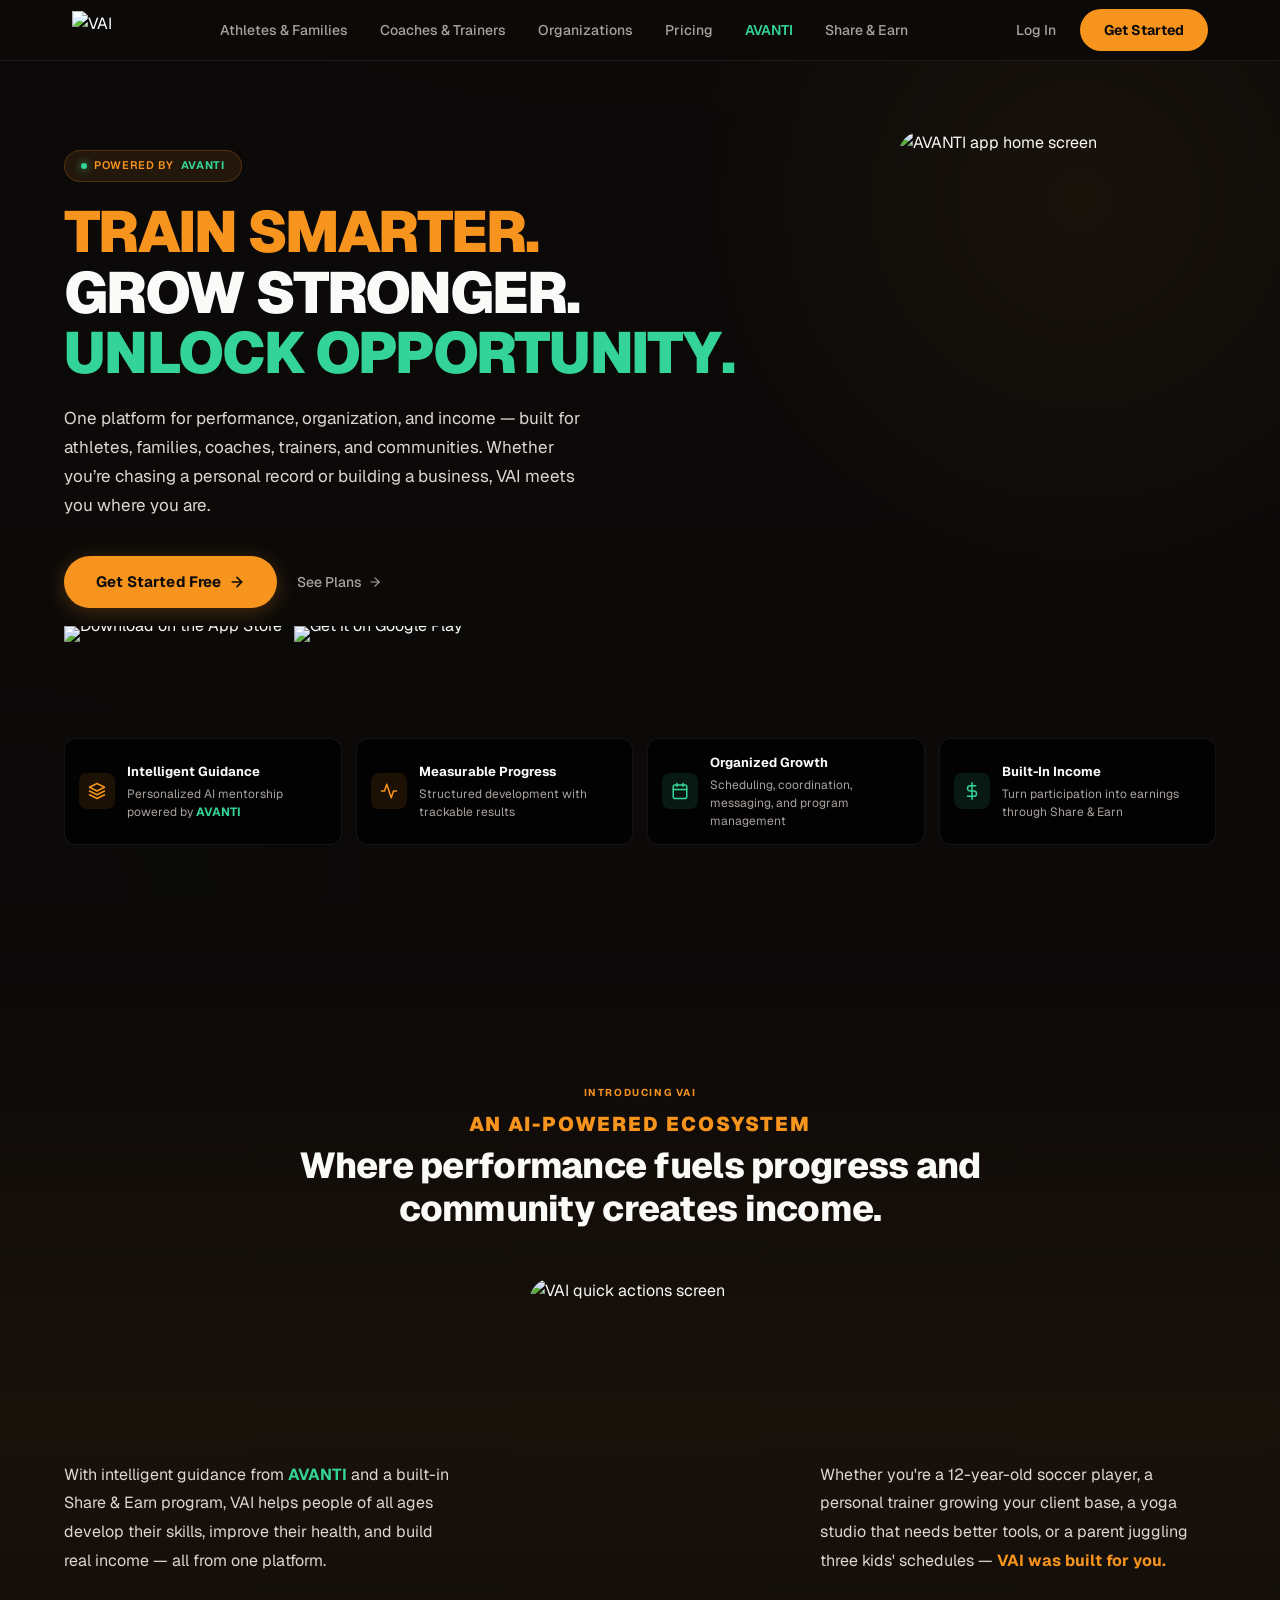
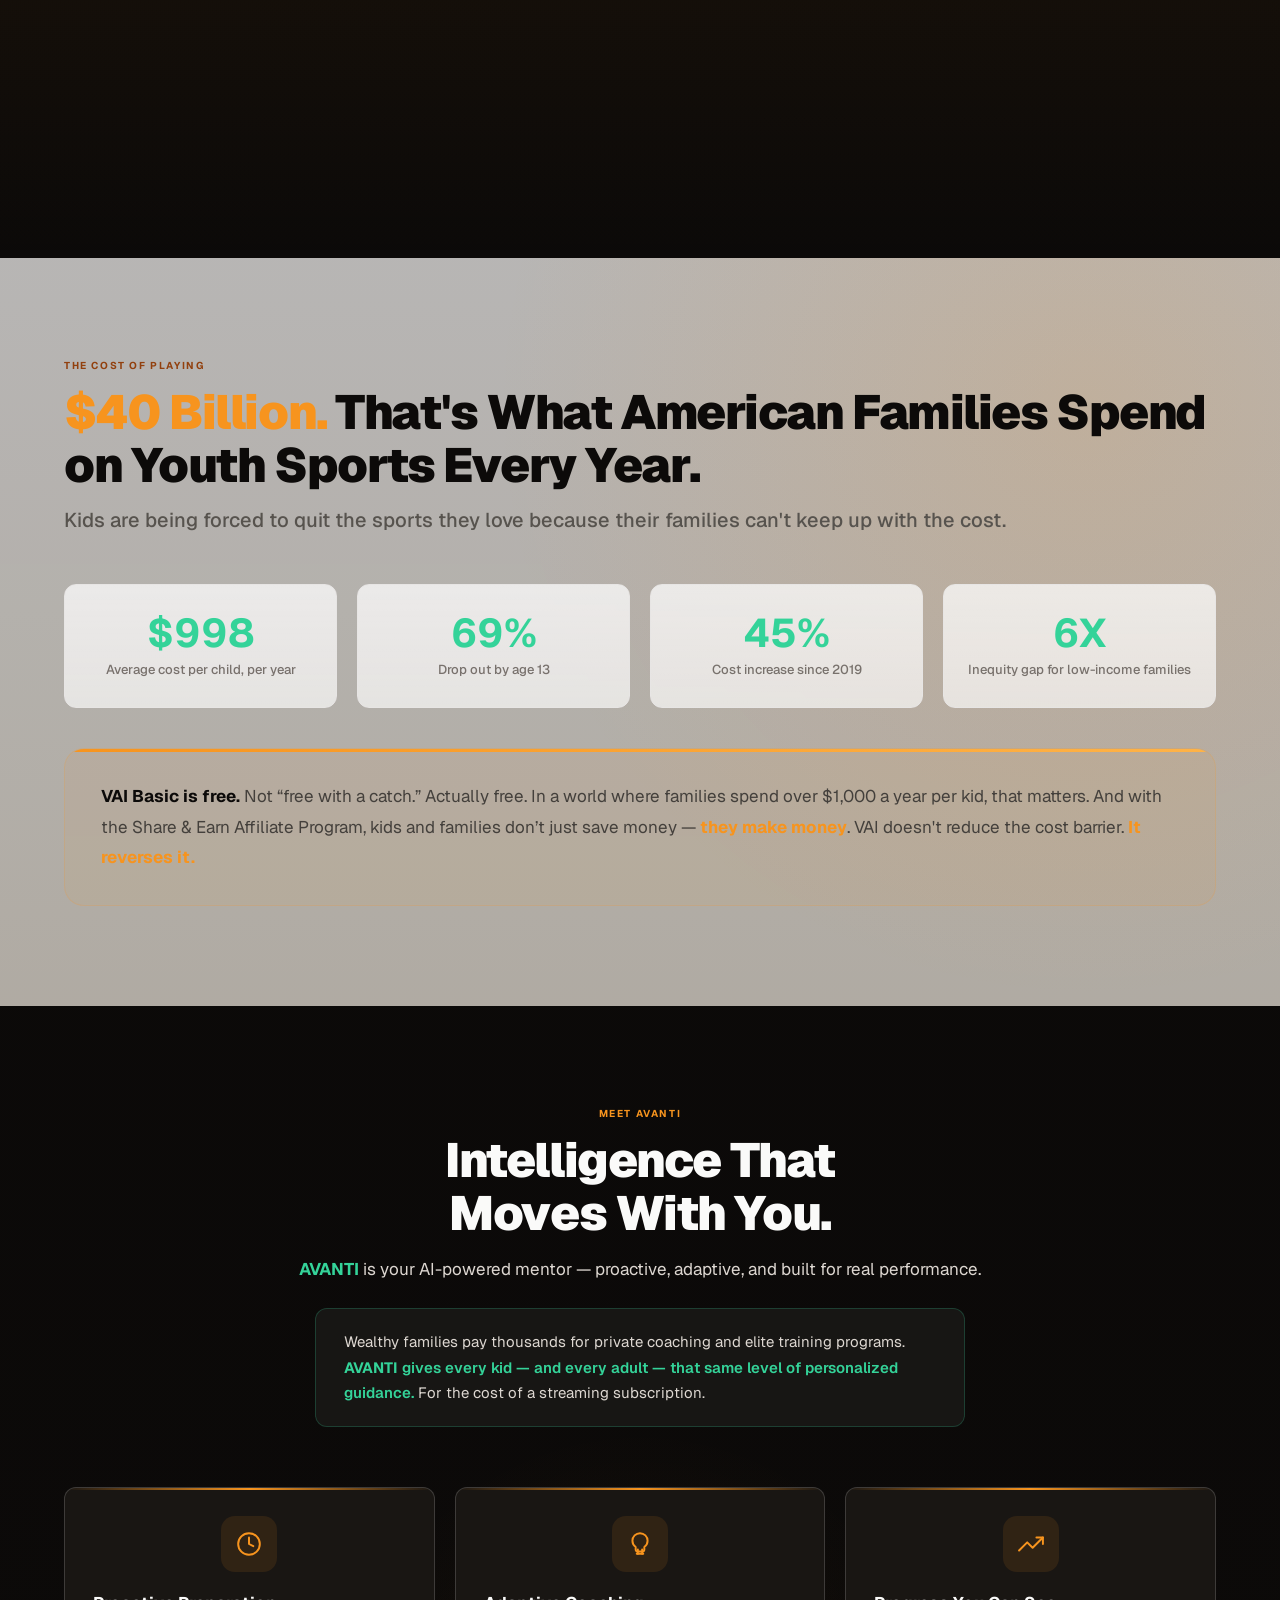
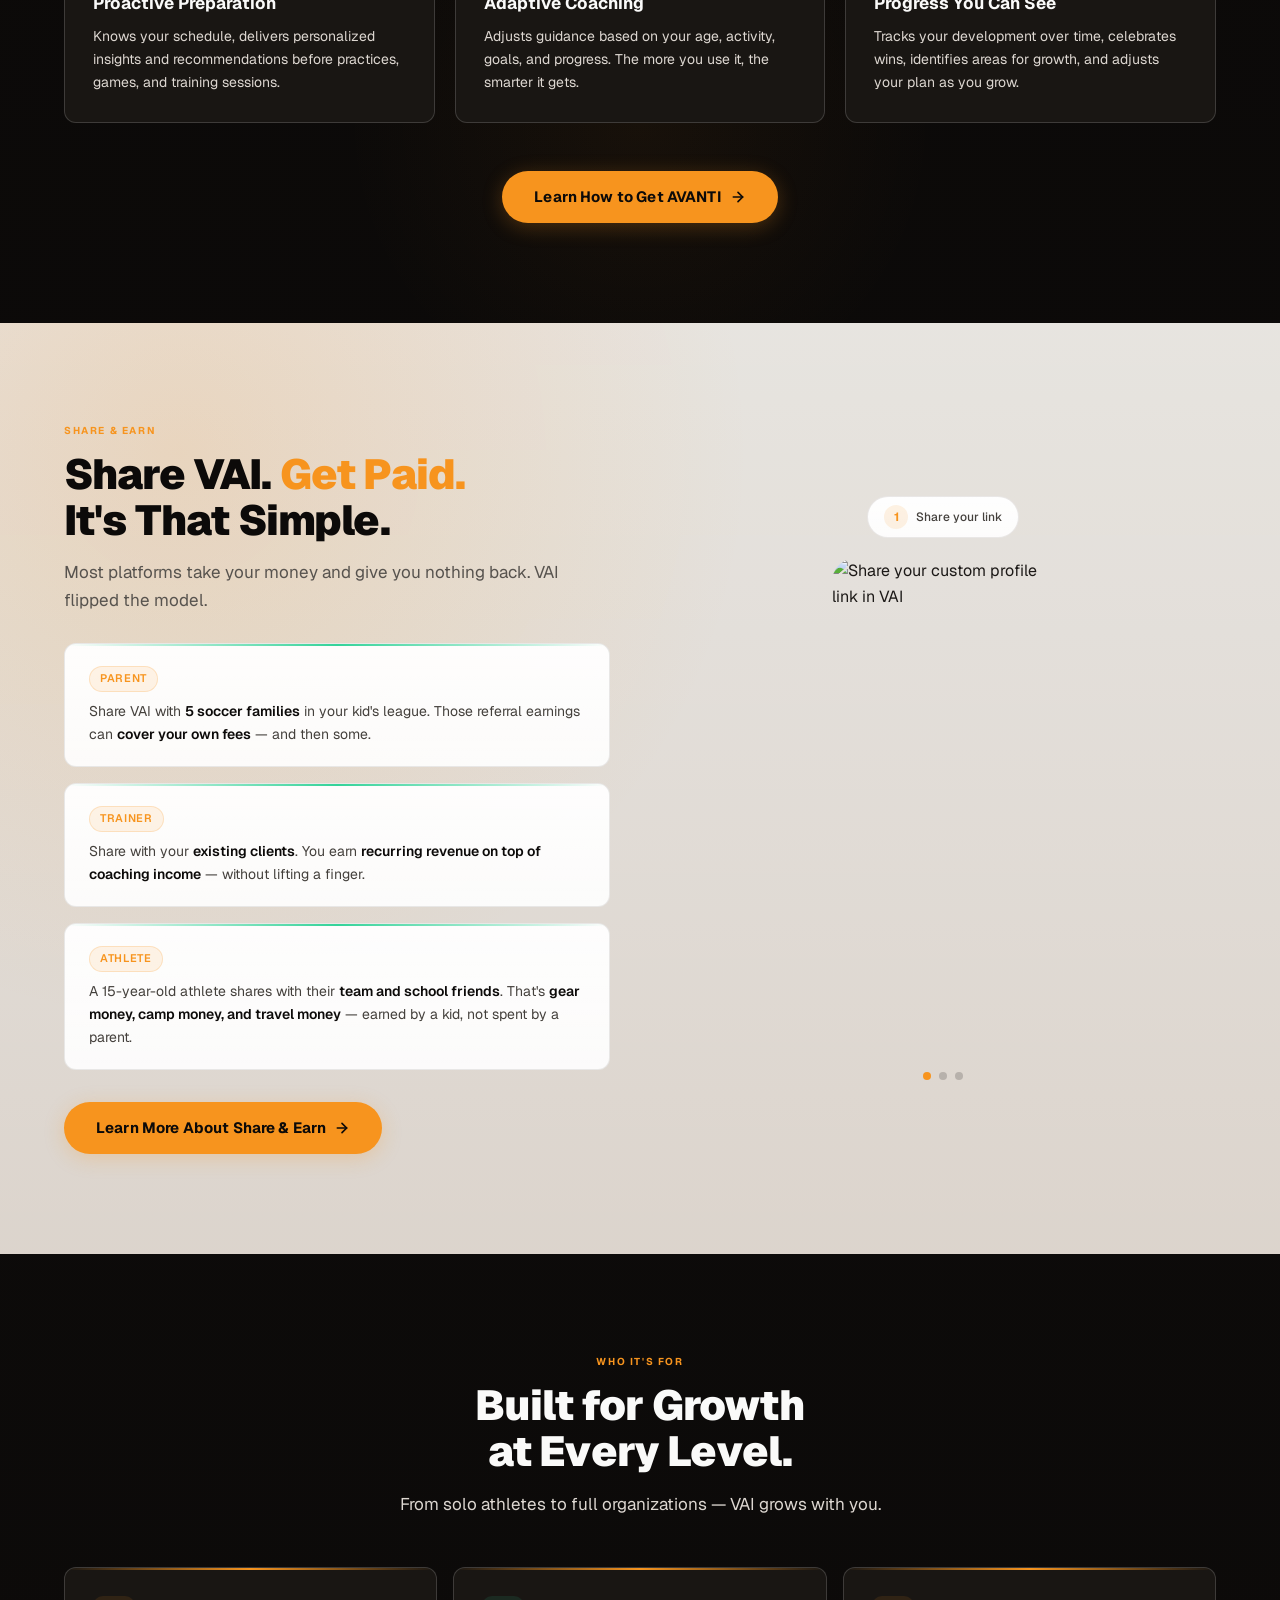
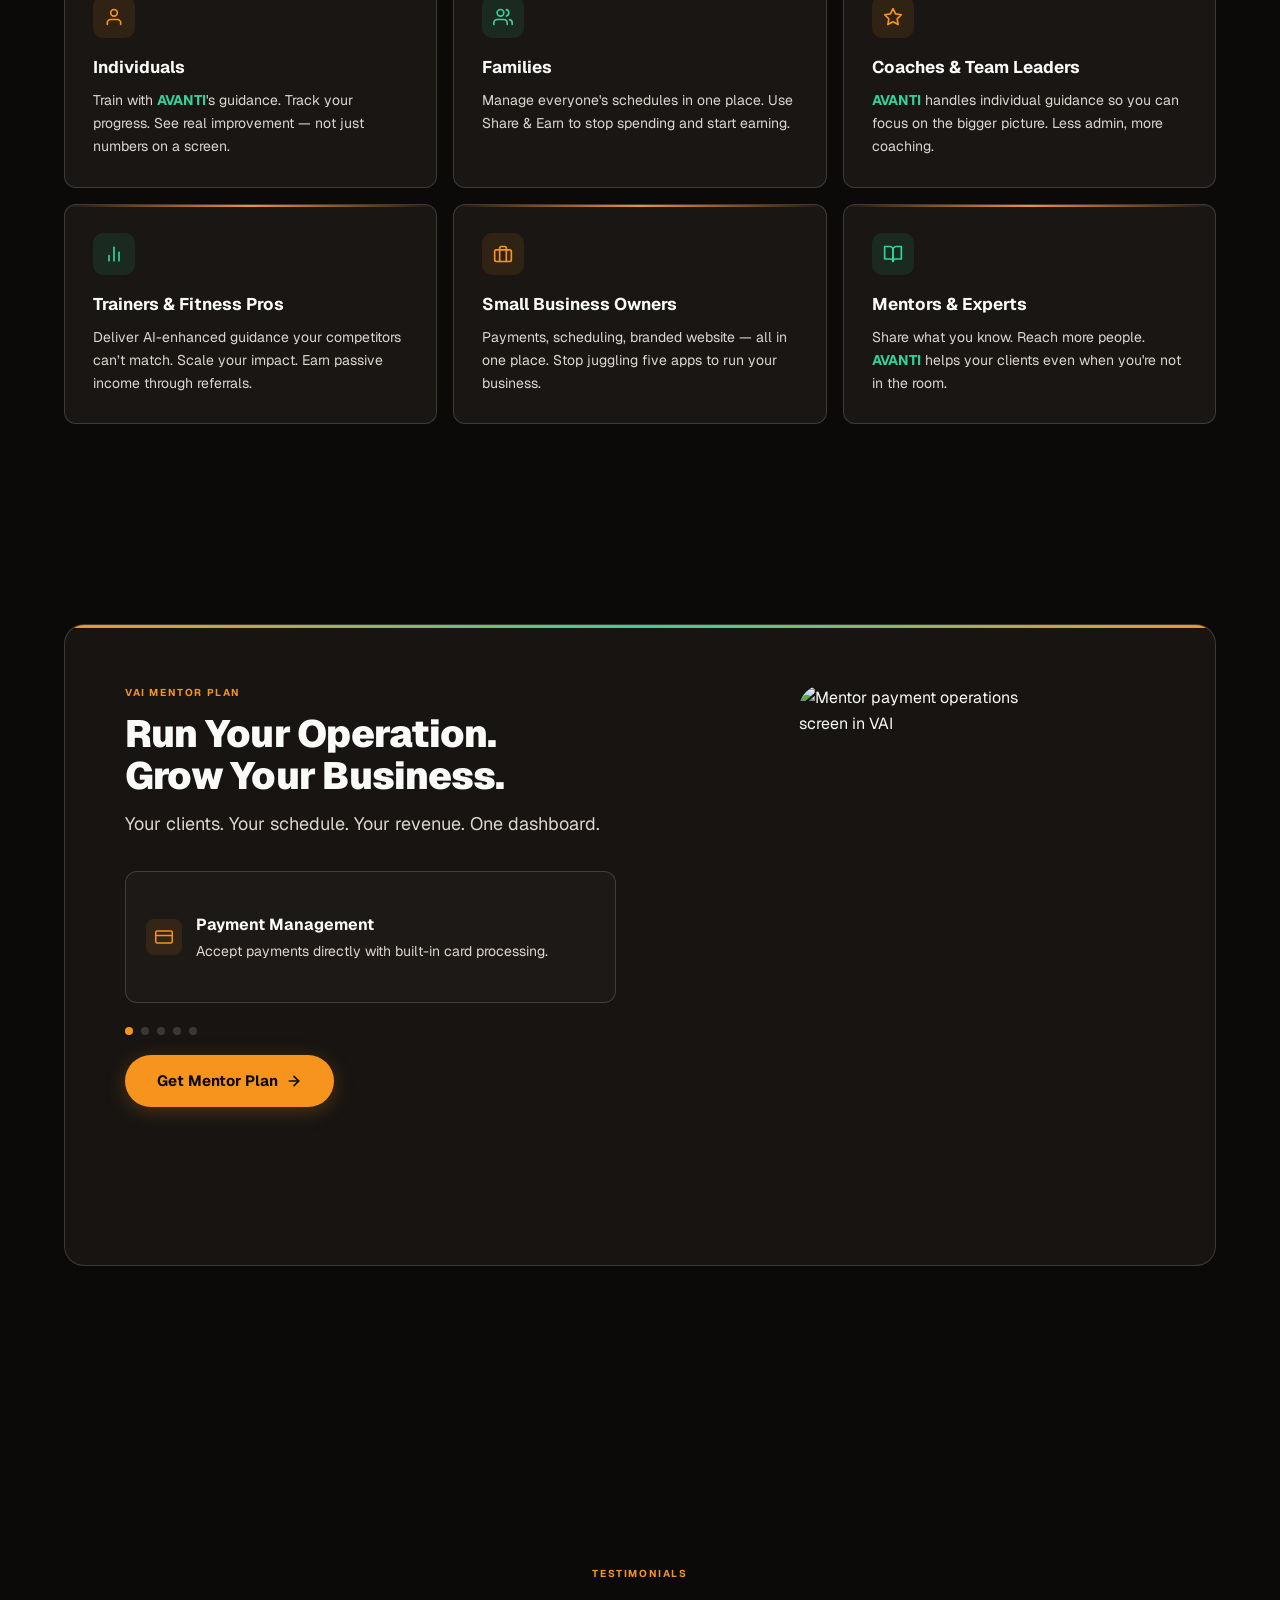
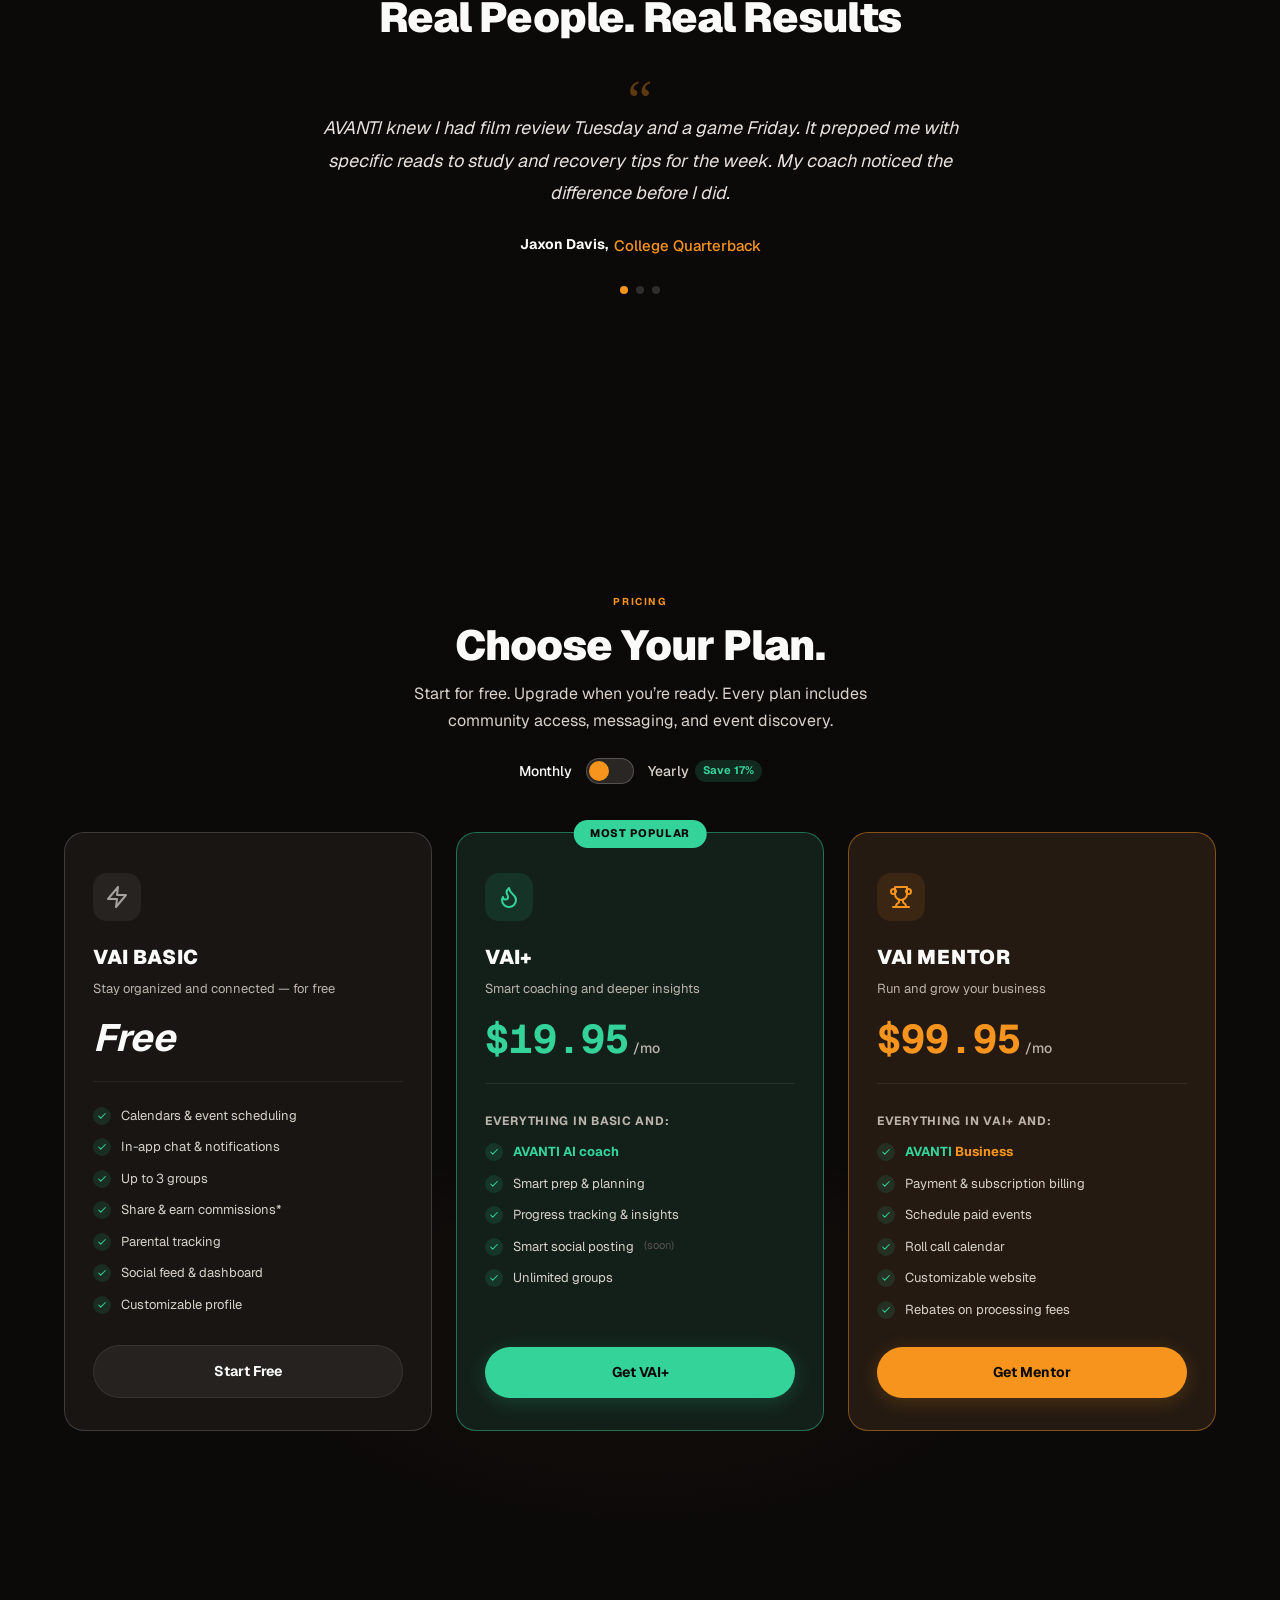
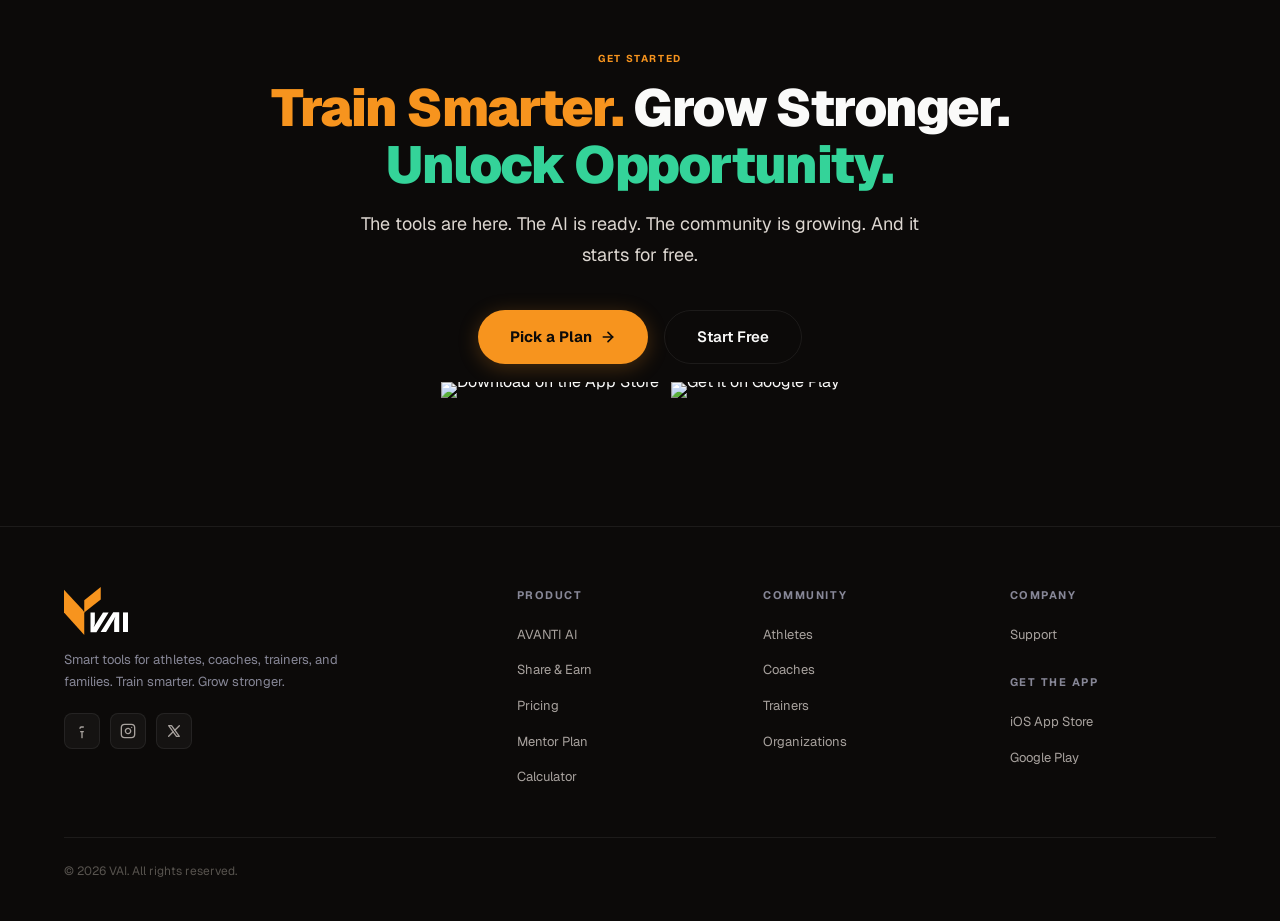
==== commit 9983130b: "fix text details" ====
--- a/index.html
+++ b/index.html
@@ -883,7 +883,7 @@
 }
 
 .stat-number {
-  font-family: 'Geist Mono', monospace;
+  font-family: 'Geist';
   font-size: clamp(28px, 4vw, 40px);
   font-weight: 700;
   color: var(--orange);
@@ -2454,7 +2454,7 @@
         </h1>
 
         <p class="hero-sub">
-          Performance tracking. Smart coaching. Real income. Whether you're training for your first race or running a gym, everything lives in one place.
+          One platform for performance, organization, and income — built for athletes, families, coaches, trainers, and communities. Whether you’re chasing a personal record or building a business, VAI meets you where you are.
         </p>
 
         <div class="hero-ctas">
@@ -2496,7 +2496,7 @@
         </div>
         <div>
           <div class="pillar-name">Intelligent Guidance</div>
-          <div class="pillar-desc">AI mentorship from <span class="text-avanti">AVANTI</span></div>
+          <div class="pillar-desc">Personalized AI mentorship powered by <span class="text-avanti">AVANTI</span></div>
         </div>
       </div>
       <div class="pillar">
@@ -2505,7 +2505,7 @@
         </div>
         <div>
           <div class="pillar-name">Measurable Progress</div>
-          <div class="pillar-desc">Track real results over time</div>
+          <div class="pillar-desc">Structured development with trackable results</div>
         </div>
       </div>
       <div class="pillar">
@@ -2514,7 +2514,7 @@
         </div>
         <div>
           <div class="pillar-name">Organized Growth</div>
-          <div class="pillar-desc">Scheduling, messaging, and coordination</div>
+          <div class="pillar-desc">Scheduling, coordination, messaging, and program management</div>
         </div>
       </div>
       <div class="pillar">
@@ -2523,7 +2523,7 @@
         </div>
         <div>
           <div class="pillar-name">Built-In Income</div>
-          <div class="pillar-desc">Earn through Share &amp; Earn</div>
+          <div class="pillar-desc">Turn participation into earnings through Share &amp; Earn</div>
         </div>
       </div>
     </div>
@@ -2573,7 +2573,7 @@
 
     <div class="stats-bar reveal reveal-delay-3">
       <div class="stat-card">
-        <div class="stat-number stat-number--green mono">$1,016</div>
+        <div class="stat-number stat-number--green">$1,016</div>
         <div class="stat-label">Average cost per child, per year</div>
       </div>
       <div class="stat-card">
@@ -2592,7 +2592,7 @@
 
     <div class="cost-reversal cost-reversal--orange reveal reveal-delay-4">
       <p>
-        <strong>VAI Basic is free.</strong> Not "free with a catch." Actually free. In a world where families spend over $1,000 a year per kid, that matters. And with Share &amp; Earn, families don't just save — <span class="reversal-accent">they earn money back</span>. This isn't a discount. <span class="reversal-accent">It's a reversal.</span>
+        <strong>VAI Basic is free.</strong> Not “free with a catch.” Actually free. In a world where families spend over $1,000 a year per kid, that matters. And with the Share & Earn Affiliate Program, kids and families don’t just save money — <span class="reversal-accent">they make money</span>. VAI doesn't reduce the cost barrier. <span class="reversal-accent">It reverses it.</span>
       </p>
     </div>
   </div>
@@ -2605,10 +2605,10 @@
       <div class="section-label section-label--orange">Meet AVANTI</div>
       <h2 class="avanti-headline">Intelligence That<br>Moves With You.</h2>
       <p class="avanti-sub">
-        <span class="text-avanti">AVANTI</span> is your AI coach. It knows your schedule, adapts to your progress, and shows up before you need it.
+        <span class="text-avanti">AVANTI</span> is your AI-powered mentor — proactive, adaptive, and built for real performance. 
       </p>
       <div class="avanti-equalizer">
-        Private coaching costs thousands. <strong><span class="text-avanti">AVANTI</span> puts that same level of guidance in everyone's pocket</strong> — for less than a streaming subscription.
+        Wealthy families pay thousands for private coaching and elite training programs. <strong><span class="text-avanti">AVANTI</span> gives every kid — and every adult — that same level of personalized guidance.</strong> For the cost of a streaming subscription.
       </div>
     </div>
 
@@ -2619,7 +2619,7 @@
           <svg viewBox="0 0 24 24"><circle cx="12" cy="12" r="10"/><polyline points="12 6 12 12 16 14"/></svg>
         </div>
         <div class="avanti-feature-title">Proactive Preparation</div>
-        <div class="avanti-feature-desc">Checks your schedule and sends you what you need before practice, games, or training — not after.</div>
+        <div class="avanti-feature-desc">Knows your schedule, delivers personalized insights and recommendations before practices, games, and training sessions.</div>
       </div>
       <div class="glass-card glass-card--accent">
         <div class="avanti-icon">
@@ -2627,7 +2627,7 @@
           <svg viewBox="0 0 24 24"><path d="M12 2a7 7 0 0 1 7 7c0 2.38-1.19 4.47-3 5.74V17a2 2 0 0 1-2 2h-4a2 2 0 0 1-2-2v-2.26C6.19 13.47 5 11.38 5 9a7 7 0 0 1 7-7z"/><line x1="9" y1="21" x2="15" y2="21"/><line x1="10" y1="17" x2="10" y2="21"/><line x1="14" y1="17" x2="14" y2="21"/></svg>
         </div>
         <div class="avanti-feature-title">Adaptive Coaching</div>
-        <div class="avanti-feature-desc">Learns your patterns, your goals, your pace. The more you use it, the sharper it gets.</div>
+        <div class="avanti-feature-desc">Adjusts guidance based on your age, activity, goals, and progress. The more you use it, the smarter it gets.</div>
       </div>
       <div class="glass-card glass-card--accent">
         <div class="avanti-icon">
@@ -2635,7 +2635,7 @@
           <svg viewBox="0 0 24 24"><polyline points="23 6 13.5 15.5 8.5 10.5 1 18"/><polyline points="17 6 23 6 23 12"/></svg>
         </div>
         <div class="avanti-feature-title">Progress You Can See</div>
-        <div class="avanti-feature-desc">Tracks where you've been and where you're headed. Adjusts your plan as you grow.</div>
+        <div class="avanti-feature-desc">Tracks your development over time, celebrates wins, identifies areas for growth, and adjusts your plan as you grow.</div>
       </div>
     </div>
 
@@ -2655,20 +2655,20 @@
       <div class="earn-left reveal">
         <div class="section-label section-label--orange">Share &amp; Earn</div>
         <h2 class="earn-headline">Share VAI. <span class="highlight-orange">Get Paid.</span><br>It's That Simple.</h2>
-        <p class="earn-body">Most platforms take your money and give nothing back. We flipped that.</p>
+        <p class="earn-body">Most platforms take your money and give you nothing back. VAI flipped the model.</p>
 
         <div class="earn-examples">
           <div class="earn-example">
             <div class="earn-example-role">Parent</div>
-            <p class="earn-example-text">Share VAI with <strong>5 soccer families</strong> in your kid's league. Those referral earnings <strong>cover your own fees</strong> — and then some.</p>
+            <p class="earn-example-text">Share VAI with <strong>5 soccer families</strong> in your kid's league. Those referral earnings can <strong>cover your own fees</strong> — and then some.</p>
           </div>
           <div class="earn-example">
             <div class="earn-example-role">Trainer</div>
             <p class="earn-example-text">Share with your <strong>existing clients</strong>. You earn <strong>recurring revenue on top of coaching income</strong> — without lifting a finger.</p>
           </div>
           <div class="earn-example">
-            <div class="earn-example-role">Gym Owner</div>
-            <p class="earn-example-text">Share VAI with your <strong>member base and trainers</strong>. Recurring referral payouts become <strong>new monthly revenue for your gym</strong> — without adding classes or overhead.</p>
+            <div class="earn-example-role">Athlete</div>
+            <p class="earn-example-text">A 15-year-old athlete shares with their <strong>team and school friends</strong>. That's <strong>gear money, camp money, and travel money</strong> — earned by a kid, not spent by a parent.</p>
           </div>
         </div>
 
@@ -2736,7 +2736,7 @@
   <div class="container">
     <div class="growth-header reveal">
       <div class="section-label">Who It's For</div>
-      <h2 class="growth-headline">Built for Growth<br>at Every Level</h2>
+      <h2 class="growth-headline">Built for Growth<br>at Every Level.</h2>
       <p class="growth-sub">From solo athletes to full organizations — VAI grows with you.</p>
     </div>
 
@@ -2774,7 +2774,7 @@
           <svg viewBox="0 0 24 24"><path d="M18 20V10"/><path d="M12 20V4"/><path d="M6 20v-6"/></svg>
         </div>
         <div class="growth-card-title">Trainers &amp; Fitness Pros</div>
-        <div class="growth-card-desc">Give your clients AI coaching between sessions. Scale your impact. Earn passive income through referrals.</div>
+        <div class="growth-card-desc">Deliver AI-enhanced guidance your competitors can’t match. Scale your impact. Earn passive income through referrals.</div>
       </div>
 
       <!-- Small Business -->
@@ -2835,7 +2835,7 @@
               </div>
               <div>
                 <div class="mentor-feat-name">Calendar &amp; Scheduling</div>
-                <div class="mentor-feat-desc">Let clients book availability while you stay organized.</div>
+                <div class="mentor-feat-desc">Coordinate sessions, classes, and availability.</div>
               </div>
             </div>
             <div class="mentor-feat" data-mentor-index="3">
@@ -2849,20 +2849,11 @@
             </div>
             <div class="mentor-feat" data-mentor-index="4">
               <div class="mentor-feat-icon">
-                <svg viewBox="0 0 24 24"><circle cx="12" cy="12" r="10"/><line x1="2" y1="12" x2="22" y2="12"/><path d="M12 2a15.3 15.3 0 014 10 15.3 15.3 0 01-4 10 15.3 15.3 0 01-4-10 15.3 15.3 0 014-10z"/></svg>
-              </div>
-              <div>
-                <div class="mentor-feat-name">Branded Profile</div>
-                <div class="mentor-feat-desc">Show your brand and offerings with a polished public profile.</div>
-              </div>
-            </div>
-            <div class="mentor-feat" data-mentor-index="5">
-              <div class="mentor-feat-icon">
                 <svg viewBox="0 0 24 24"><path d="M12 2L2 7l10 5 10-5-10-5z"/><path d="M2 17l10 5 10-5"/><path d="M2 12l10 5 10-5"/></svg>
               </div>
               <div>
                 <div class="mentor-feat-name">AI Engagement</div>
-                <div class="mentor-feat-desc"><span class="text-avanti">AVANTI</span> keeps clients active between sessions and events.</div>
+                <div class="mentor-feat-desc"><span class="text-avanti">AVANTI</span> keeps clients engaged between sessions and events.</div>
               </div>
             </div>
           </div>
@@ -2873,7 +2864,6 @@
             <span class="mentor-dot" data-index="2"></span>
             <span class="mentor-dot" data-index="3"></span>
             <span class="mentor-dot" data-index="4"></span>
-            <span class="mentor-dot" data-index="5"></span>
           </div>
 
           <div class="mentor-cta">
@@ -2926,15 +2916,6 @@
             <div class="phone-mockup--small mockup-image-only">
               <div class="phone-notch"></div>
               <div class="phone-screen-inner phone-screen-inner--image">
-                <img class="phone-screenshot" src="https://vai.app/wp-content/uploads/group_profile.jpeg" alt="Mentor branded profile screen in VAI">
-              </div>
-            </div>
-          </div>
-
-          <div class="mentor-mockup-slide" data-mockup="5">
-            <div class="phone-mockup--small mockup-image-only">
-              <div class="phone-notch"></div>
-              <div class="phone-screen-inner phone-screen-inner--image">
                 <img class="phone-screenshot" src="https://vai.app/wp-content/uploads/upcoming_events.jpeg" alt="Mentor AI engagement screen in VAI">
               </div>
             </div>
@@ -2950,7 +2931,7 @@
   <div class="container">
     <div class="proof-header reveal">
       <div class="section-label">Testimonials</div>
-      <h2 class="proof-headline">What People Are Saying</h2>
+      <h2 class="proof-headline">Real People. Real Results</h2>
     </div>
 
     <div class="testimonial-carousel reveal">
@@ -2959,7 +2940,7 @@
           AVANTI knew I had film review Tuesday and a game Friday. It prepped me with specific reads to study and recovery tips for the week. My coach noticed the difference before I did.
         </div>
         <div class="testimonial-author">
-          <span class="testimonial-name">Jaxon Davis</span><span>, </span><span class="testimonial-role-text">College Quarterback</span>
+          <span class="testimonial-name">Jaxon Davis,</span><span class="testimonial-role-text">College Quarterback</span>
         </div>
       </div>
 
@@ -2968,7 +2949,7 @@
           I shared VAI with six families in my son's soccer league. Two months later, the Share &amp; Earn commissions covered both my kids' registration fees. I went from spending to earning.
         </div>
         <div class="testimonial-author">
-          <span class="testimonial-name">Sarah Miller</span><span>, </span><span class="testimonial-role-text">Parent</span>
+          <span class="testimonial-name">Sarah Miller,</span><span class="testimonial-role-text">Parent</span>
         </div>
       </div>
 
@@ -2977,7 +2958,7 @@
           The Mentor Plan replaced my scheduling app, my payment processor, and my client portal. One platform, one bill, and my clients get AI coaching between sessions. I can't go back to juggling five tools.
         </div>
         <div class="testimonial-author">
-          <span class="testimonial-name">Marcus Torres</span><span>, </span><span class="testimonial-role-text">Personal Trainer</span>
+          <span class="testimonial-name">Marcus Torres,</span><span class="testimonial-role-text">Personal Trainer</span>
         </div>
       </div>
 
@@ -2995,8 +2976,8 @@
   <div class="container">
     <div class="pricing-header reveal">
       <div class="section-label">Pricing</div>
-      <h2 class="pricing-headline">Choose Your Plan</h2>
-      <p class="pricing-sub">No contracts. No hidden fees. Start free and upgrade when it makes sense.</p>
+      <h2 class="pricing-headline">Choose Your Plan.</h2>
+      <p class="pricing-sub">Start for free. Upgrade when you’re ready. Every plan includes community access, messaging, and event discovery.</p>
 
       <div class="pricing-toggle">
         <span class="toggle-label active-label" data-period="monthly">Monthly</span>
@@ -3149,7 +3130,7 @@
         <span style="color:var(--green)">Unlock Opportunity.</span>
       </h2>
       <p class="closing-sub">
-        Your next level starts here. And it's free.
+        The tools are here. The AI is ready. The community is growing. And it starts for free.
       </p>
       <div style="display:flex;gap:16px;justify-content:center;flex-wrap:wrap;">
         <a href="#pricing" class="btn-primary">
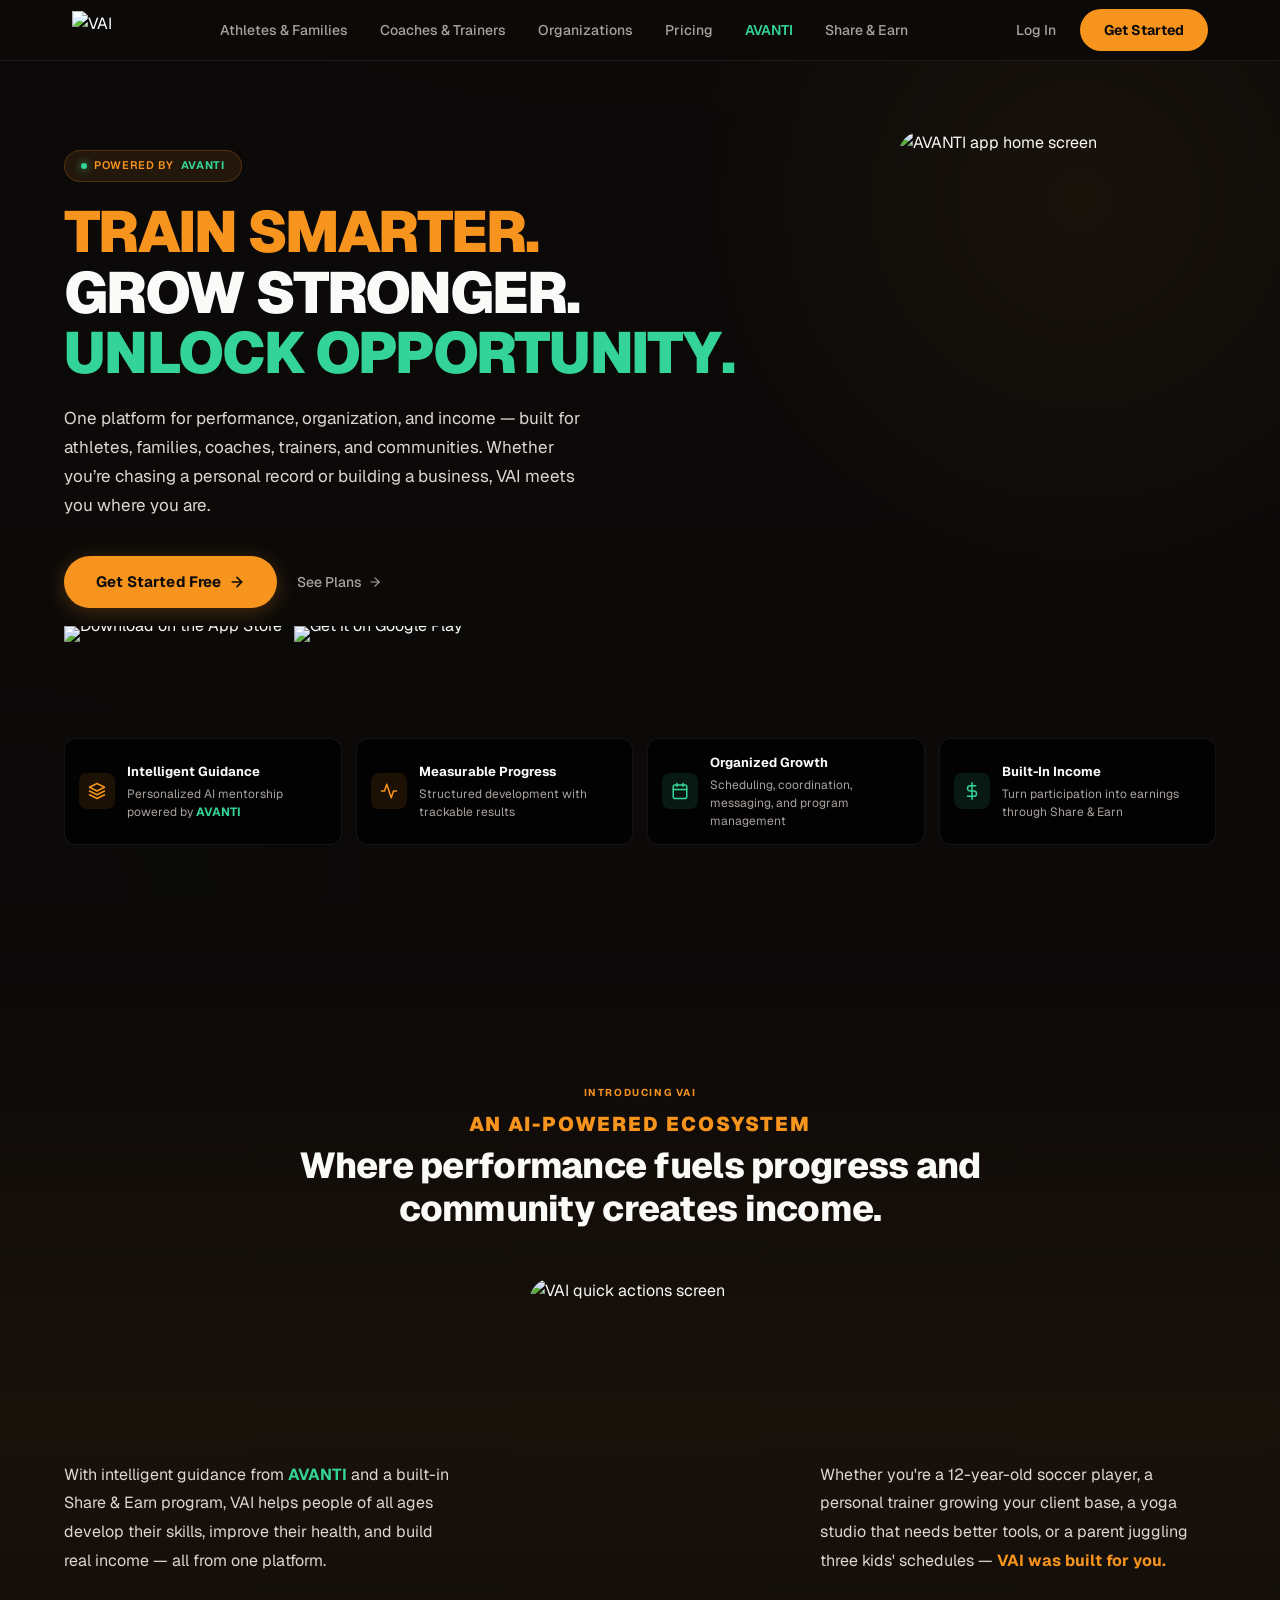
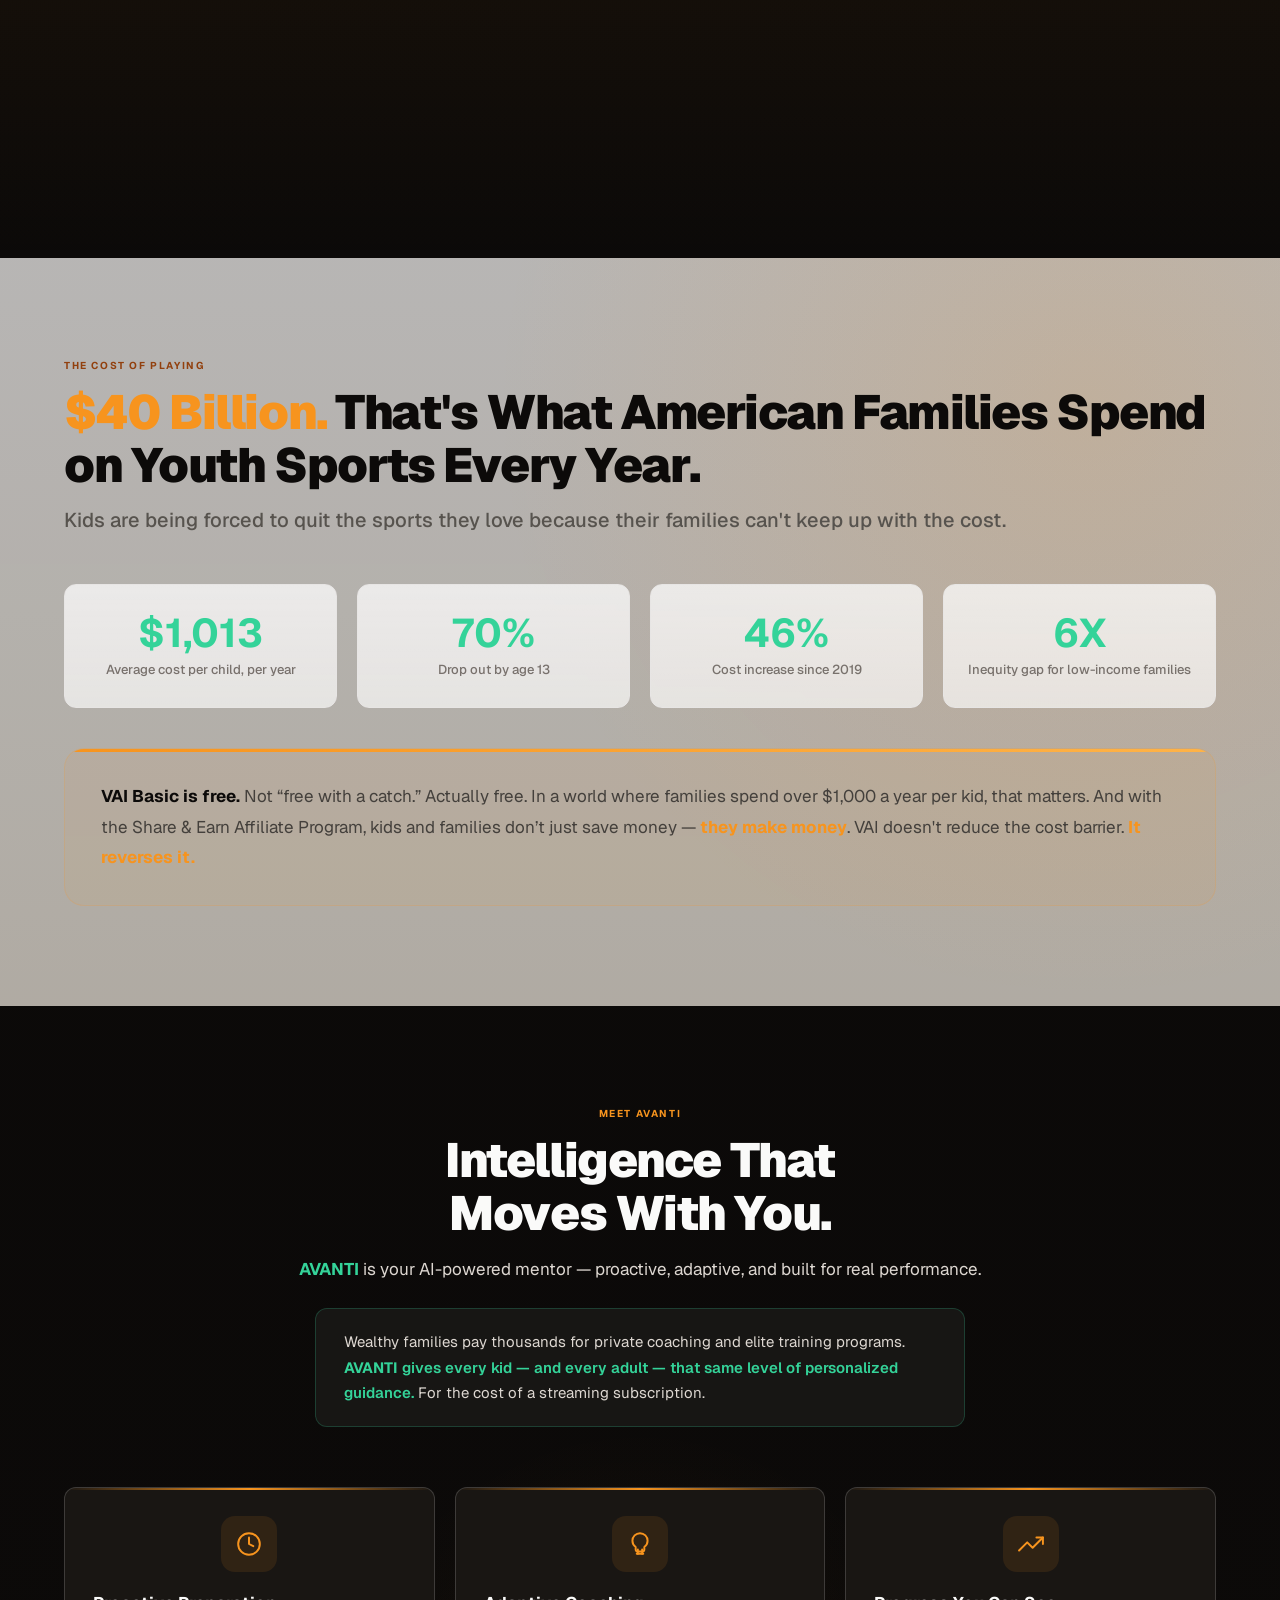
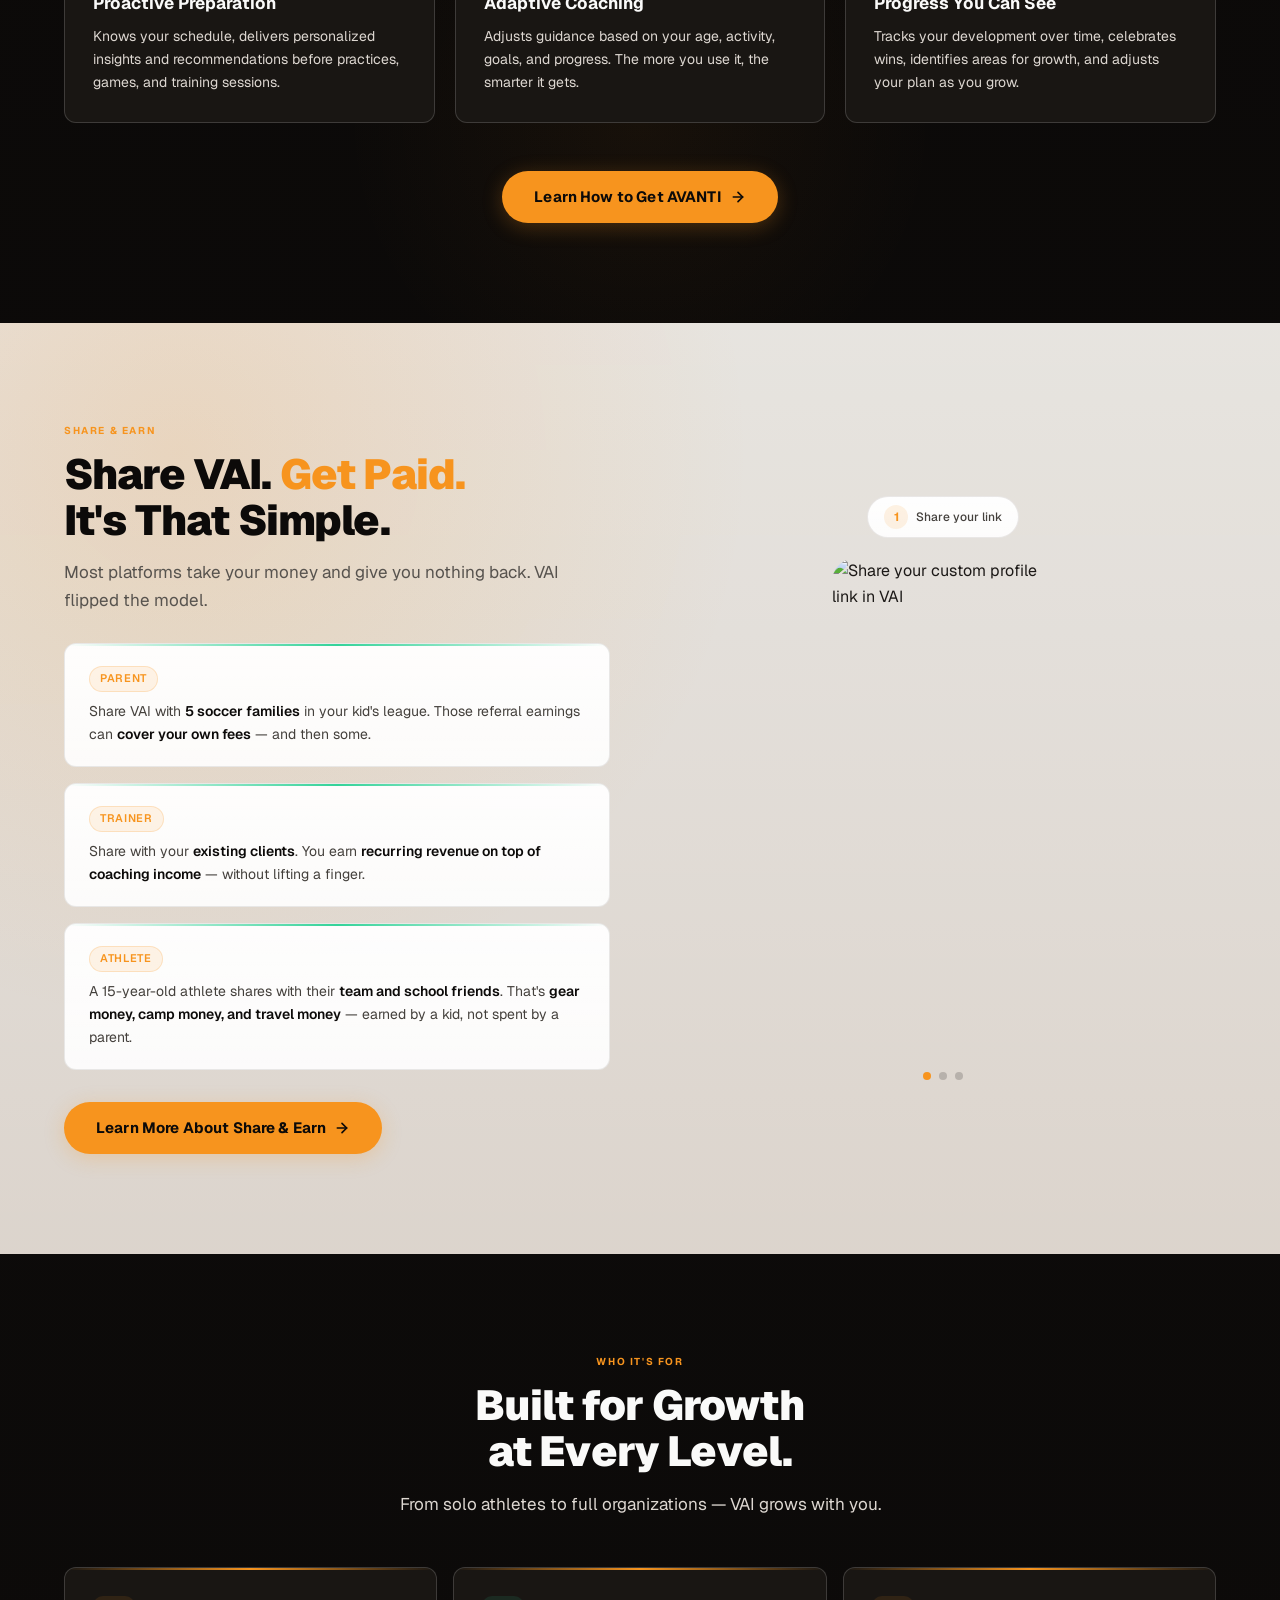
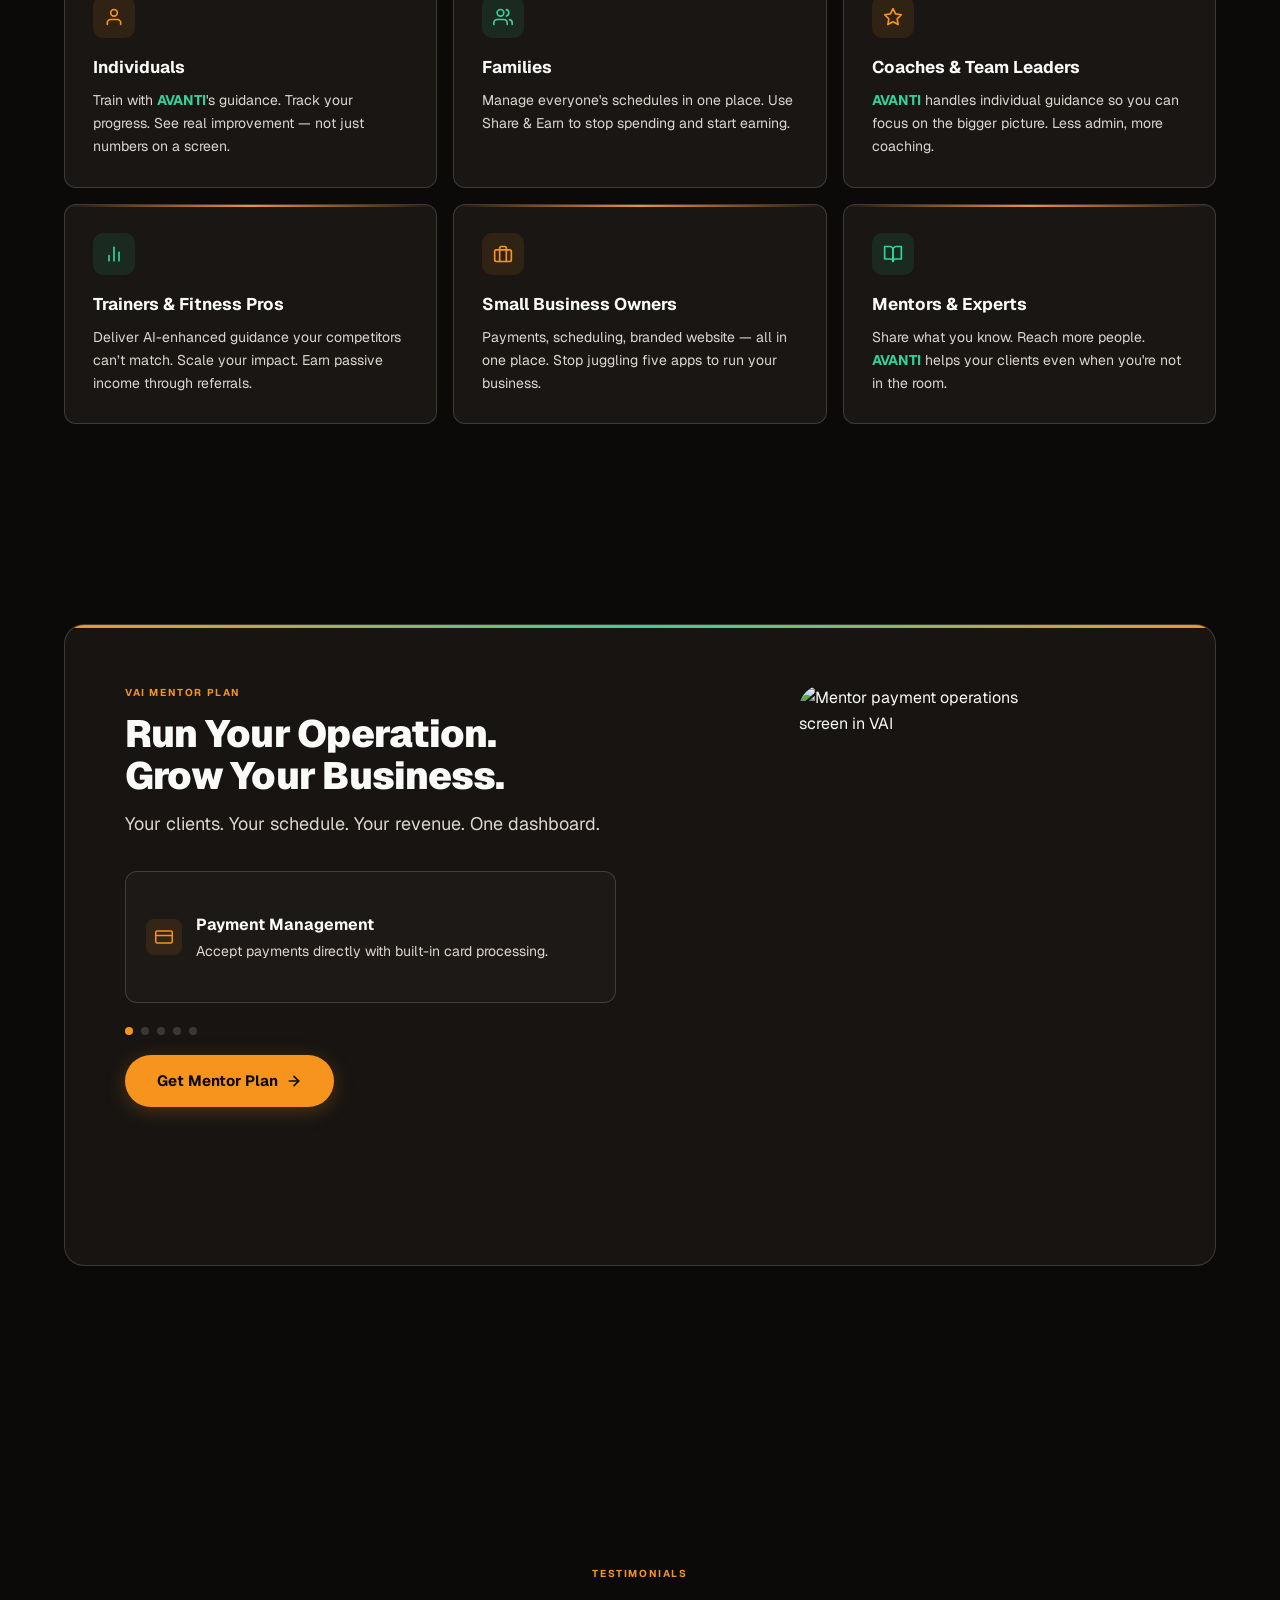
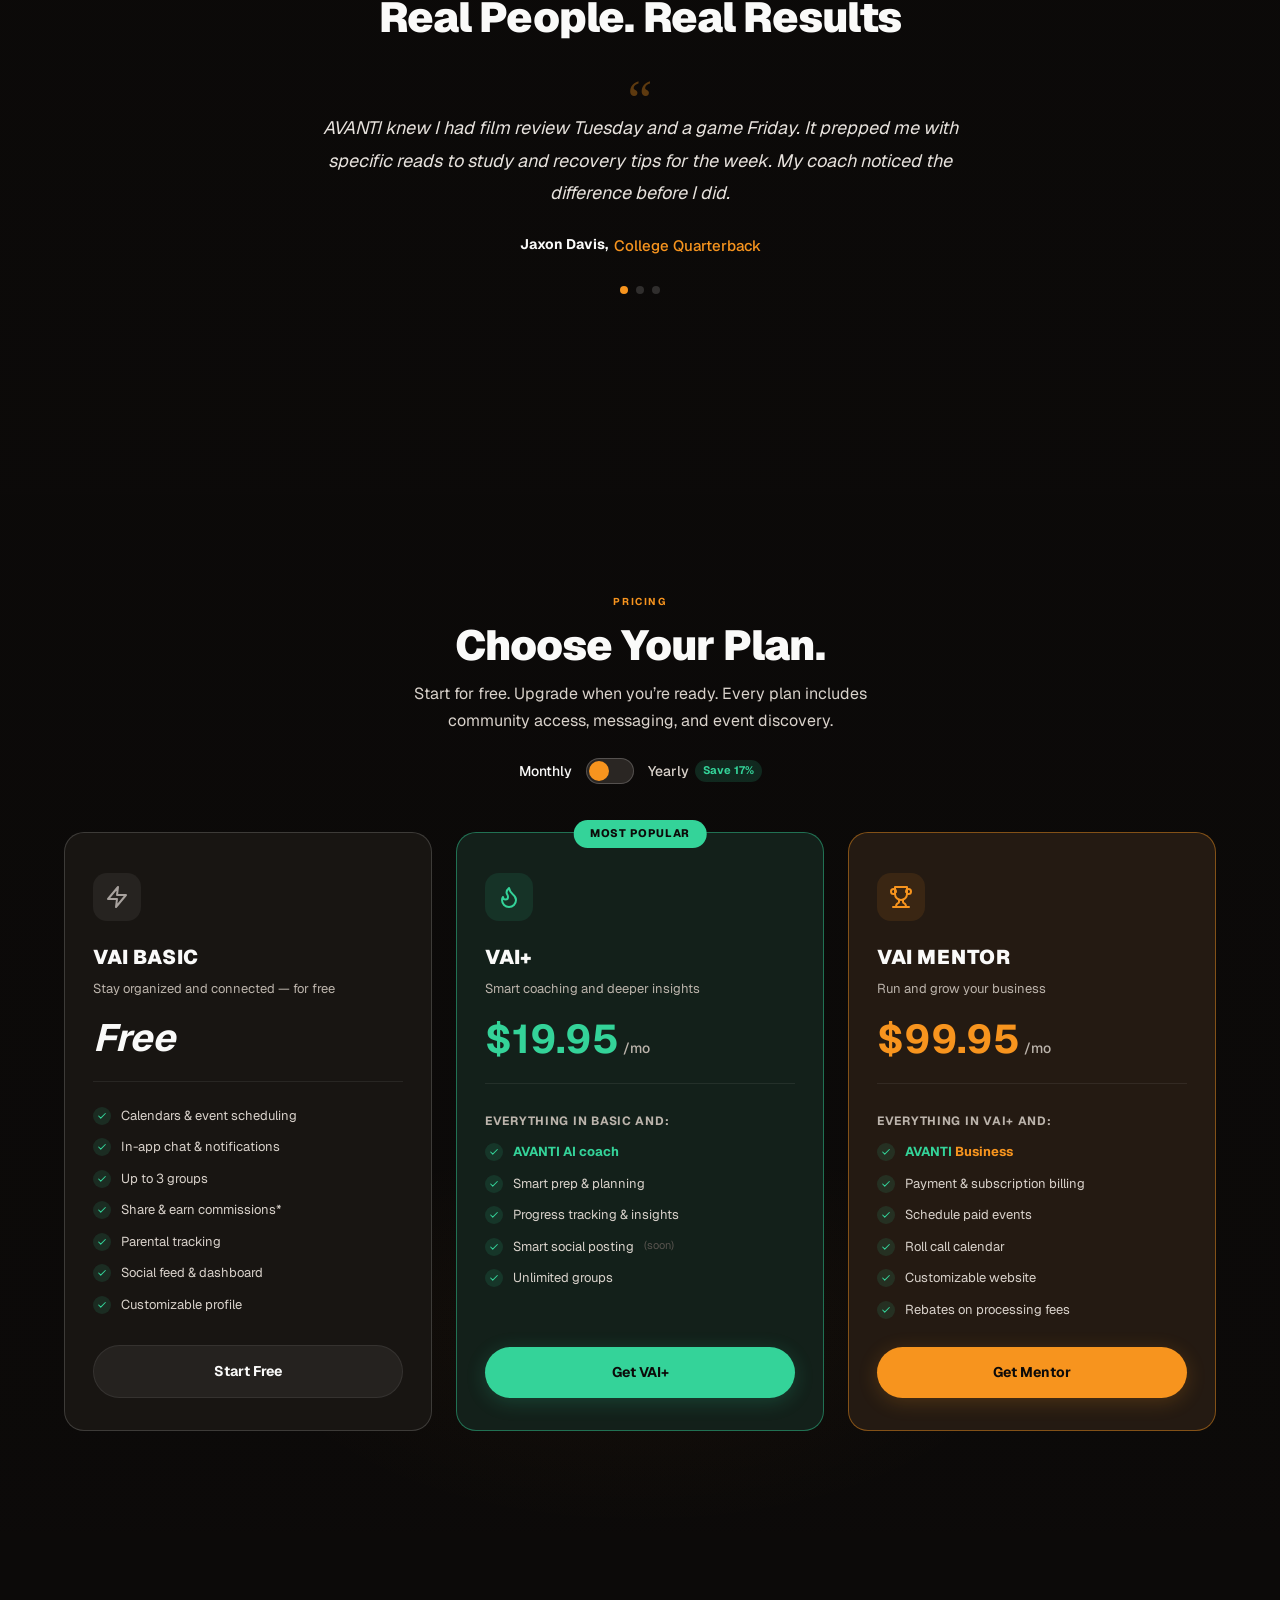
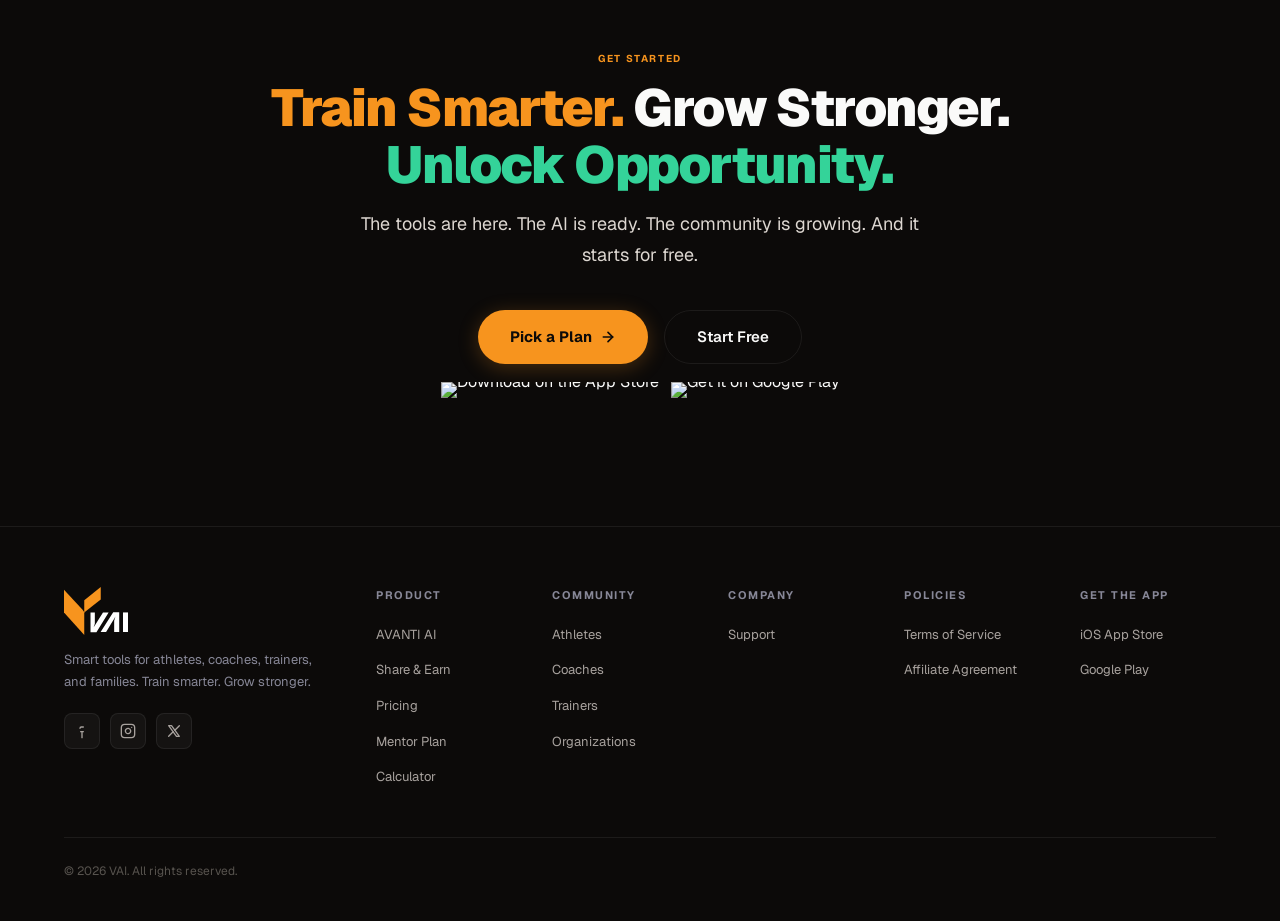
==== commit 304ce1cf: "add carousel navigation, policies on footer and organize elements on mobile" ====
--- a/index.html
+++ b/index.html
@@ -696,7 +696,6 @@
 @media (max-width: 900px) {
   .hero { padding: 110px 0 60px; }
   .hero-grid { grid-template-columns: 1fr; gap: 48px; }
-  .hero-visual { order: -1; }
   .phone-mockup { width: 222px; height: 480px; }
   .hero-pillars { grid-template-columns: 1fr; }
 }
@@ -1672,7 +1671,7 @@
 }
 
 .pricing-amount {
-  font-family: 'Geist Mono', monospace;
+  font-family: 'Geist', monospace;
   font-size: 40px;
   font-weight: 700;
   line-height: 1;
@@ -1842,7 +1841,7 @@
 
 .footer-grid {
   display: grid;
-  grid-template-columns: 2fr 1fr 1fr 1fr;
+  grid-template-columns: 2fr 1fr 1fr 1fr 1fr 1fr;
   gap: 40px;
   margin-bottom: 48px;
 }
@@ -2294,9 +2293,26 @@
 
 @media (max-width: 900px) {
   .mentor-grid { grid-template-columns: 1fr; }
-  .mentor-right { min-height: 480px; }
-  .mentor-left .mentor-header { text-align: center; }
-  .mentor-features { min-height: 154px; }
+  .mentor-left { display: contents; }
+  .mentor-header { order: 1; text-align: center; }
+  .mentor-features { order: 2; min-height: 154px; }
+  .mentor-right { order: 3; min-height: 480px; }
+  .mentor-dots { order: 4; justify-content: center; }
+  .mentor-cta { order: 5; text-align: center; }
+}
+
+/* ── DRAGGABLE CAROUSELS ── */
+.earn-carousel,
+.mentor-features,
+.mentor-right,
+.testimonial-carousel {
+  cursor: grab; touch-action: pan-y; -webkit-user-select: none; user-select: none;
+}
+.earn-carousel.dragging,
+.mentor-features.dragging,
+.mentor-right.dragging,
+.testimonial-carousel.dragging {
+  cursor: grabbing;
 }
 
 /* ── SECTION 8: TESTIMONIAL CAROUSEL ── */
@@ -3043,7 +3059,7 @@
         <div class="pricing-name">VAI+</div>
         <div class="pricing-tagline">Smart coaching and deeper insights</div>
         <div class="pricing-price">
-          <span class="pricing-amount mono price-vai-plus">$19.95</span>
+          <span class="pricing-amount price-vai-plus">$19.95</span>
           <span class="pricing-period period-vai-plus">/mo</span>
         </div>
         <div class="pricing-savings" id="savingsPlus">Save $39.90/yr</div>
@@ -3082,7 +3098,7 @@
         <div class="pricing-name">VAI MENTOR</div>
         <div class="pricing-tagline">Run and grow your business</div>
         <div class="pricing-price">
-          <span class="pricing-amount mono price-vai-mentor">$99.95</span>
+          <span class="pricing-amount price-vai-mentor">$99.95</span>
           <span class="pricing-period period-vai-mentor">/mo</span>
         </div>
         <div class="pricing-savings" id="savingsMentor">Save $203.45/yr</div>
@@ -3211,22 +3227,34 @@
         </ul>
       </div>
 
-      <div class="footer-stack">
-        <div>
-          <div class="footer-col-title">Company</div>
+      <div>
+        <div class="footer-col-title">
+          Company
+        </div>
+        <ul class="footer-links">
+          <li><a href="mailto:support@vai.app">Support</a></li>
+        </ul>
+      </div>
+
+      <div>
+        <div class="footer-col-title">
+          Policies
+        </div>
+        <ul class="footer-links">
+          <li><a href="https://gameday.vai.app/legal/terms" target="_blank" rel="noopener noreferrer">Terms of Service</a></li>
+          <li><a href="https://gameday.vai.app/legal/affiliate-agreement" target="_blank" rel="noopener noreferrer">Affiliate Agreement</a></li>
+        </ul>
+      </div>
+
+      <div>
+        <div class="footer-col-title">
+          Get the App
+        </div>
           <ul class="footer-links">
-            <li><a href="mailto:support@vai.app">Support</a></li>
+            <li><a href="https://apps.apple.com/us/app/vai-from-next-level-athlete/id6447384009" target="_blank" rel="noopener noreferrer">iOS App Store</a></li>
+            <li><a href="https://play.google.com/store/apps/details?id=com.nla.vaiapp" target="_blank" rel="noopener noreferrer">Google Play</a></li>
           </ul>
-        </div>
-        <div>
-          <div class="footer-col-title">Get the App</div>
-          <ul class="footer-links">
-            <li><a href="https://apps.apple.com/us/app/vai-from-next-level-athlete/id6447384009">iOS App Store</a></li>
-            <li><a href="https://play.google.com/store/apps/details?id=com.nla.vaiapp">Google Play</a></li>
-          </ul>
-        </div>
-      </div>
-
+      </div>
     </div>
 
     <div class="footer-bottom">
@@ -3352,20 +3380,25 @@
     earnDots[earnIndex].classList.add('active');
   }
 
+  let earnTimer = null;
+  function resetEarnTimer() {
+    clearInterval(earnTimer);
+    if (earnSlides.length > 0) {
+      earnTimer = setInterval(() => {
+        switchEarn((earnIndex + 1) % earnSlides.length);
+      }, 3000);
+    }
+  }
+
   if (earnSlides.length > 0 && earnSlides.length === earnDots.length) {
-    let earnTimer = setInterval(() => {
-      switchEarn((earnIndex + 1) % earnSlides.length);
-    }, 3000);
+    resetEarnTimer();
 
     earnDots.forEach(dot => {
       dot.addEventListener('click', () => {
         const nextIndex = parseInt(dot.dataset.index, 10);
         if (Number.isNaN(nextIndex)) return;
-        clearInterval(earnTimer);
         switchEarn(nextIndex);
-        earnTimer = setInterval(() => {
-          switchEarn((earnIndex + 1) % earnSlides.length);
-        }, 3000);
+        resetEarnTimer();
       });
     });
   }
@@ -3388,20 +3421,25 @@
   }
 
   const mentorCount = Math.min(mentorMockups.length, mentorFeatures.length, mentorDots.length);
+  let mentorTimer = null;
+  function resetMentorTimer() {
+    clearInterval(mentorTimer);
+    if (mentorCount > 0) {
+      mentorTimer = setInterval(() => {
+        switchMentor((mentorIndex + 1) % mentorCount);
+      }, 5000);
+    }
+  }
+
   if (mentorCount > 0) {
-    let mentorTimer = setInterval(() => {
-      switchMentor((mentorIndex + 1) % mentorCount);
-    }, 5000);
+    resetMentorTimer();
 
     mentorDots.forEach(dot => {
       dot.addEventListener('click', () => {
         const nextIndex = parseInt(dot.dataset.index, 10);
         if (Number.isNaN(nextIndex)) return;
-        clearInterval(mentorTimer);
         switchMentor(nextIndex);
-        mentorTimer = setInterval(() => {
-          switchMentor((mentorIndex + 1) % mentorCount);
-        }, 5000);
+        resetMentorTimer();
       });
     });
 
@@ -3409,11 +3447,8 @@
       feature.addEventListener('click', () => {
         const nextIndex = parseInt(feature.dataset.mentorIndex, 10);
         if (Number.isNaN(nextIndex)) return;
-        clearInterval(mentorTimer);
         switchMentor(nextIndex);
-        mentorTimer = setInterval(() => {
-          switchMentor((mentorIndex + 1) % mentorCount);
-        }, 5000);
+        resetMentorTimer();
       });
     });
   }
@@ -3431,19 +3466,24 @@
     tDots[tIndex].classList.add('active');
   }
 
-  let tTimer = setInterval(() => {
-    switchTestimonial((tIndex + 1) % tSlides.length);
-  }, 5000);
-
-  tDots.forEach(dot => {
-    dot.addEventListener('click', () => {
-      clearInterval(tTimer);
-      switchTestimonial(parseInt(dot.dataset.index));
+  let tTimer = null;
+  function resetTTimer() {
+    clearInterval(tTimer);
+    if (tSlides.length > 0) {
       tTimer = setInterval(() => {
         switchTestimonial((tIndex + 1) % tSlides.length);
       }, 5000);
+    }
+  }
+  resetTTimer();
+
+  tDots.forEach(dot => {
+    dot.addEventListener('click', () => {
+      switchTestimonial(parseInt(dot.dataset.index));
+      resetTTimer();
     });
   });
+
 
   // ── Section 9: Pricing toggle ──
   const pricingToggle = document.getElementById('pricingToggle');
@@ -3464,6 +3504,77 @@
       yearlyLabel.classList.toggle('active-label', yearly);
     });
   }
+
+  // ── Drag / swipe support for all carousels ──
+  function makeDraggable(el, onPrev, onNext) {
+    let startX = 0, startY = 0, dragging = false, moved = false;
+    const threshold = 40;
+
+    function down(e) {
+      const pt = e.touches ? e.touches[0] : e;
+      startX = pt.clientX;
+      startY = pt.clientY;
+      dragging = true;
+      moved = false;
+      el.classList.add('dragging');
+    }
+    function move(e) {
+      if (!dragging) return;
+      const pt = e.touches ? e.touches[0] : e;
+      const dx = pt.clientX - startX;
+      const dy = pt.clientY - startY;
+      if (Math.abs(dx) > 10) moved = true;
+      if (Math.abs(dx) > Math.abs(dy) && Math.abs(dx) > 10 && e.cancelable) {
+        e.preventDefault();
+      }
+    }
+    function up(e) {
+      if (!dragging) return;
+      dragging = false;
+      el.classList.remove('dragging');
+      const pt = e.changedTouches ? e.changedTouches[0] : e;
+      const dx = pt.clientX - startX;
+      if (Math.abs(dx) >= threshold) {
+        dx < 0 ? onNext() : onPrev();
+      }
+    }
+
+    el.addEventListener('touchstart', down, { passive: true });
+    el.addEventListener('touchmove', move, { passive: false });
+    el.addEventListener('touchend', up);
+    el.addEventListener('mousedown', down);
+    el.addEventListener('mousemove', move);
+    el.addEventListener('mouseup', up);
+    el.addEventListener('mouseleave', () => { if (dragging) { dragging = false; el.classList.remove('dragging'); } });
+  }
+
+  // Earn carousel drag
+  const earnCarouselEl = document.querySelector('.earn-carousel');
+  if (earnCarouselEl && earnSlides.length > 1) {
+    makeDraggable(earnCarouselEl,
+      () => { switchEarn((earnIndex - 1 + earnSlides.length) % earnSlides.length); resetEarnTimer(); },
+      () => { switchEarn((earnIndex + 1) % earnSlides.length); resetEarnTimer(); }
+    );
+  }
+
+  // Mentor carousel drag (both features and mockup areas)
+  const mentorFeatEl = document.querySelector('.mentor-features');
+  const mentorRightEl = document.querySelector('.mentor-right');
+  if (mentorCount > 1) {
+    const mentorPrev = () => { switchMentor((mentorIndex - 1 + mentorCount) % mentorCount); resetMentorTimer(); };
+    const mentorNext = () => { switchMentor((mentorIndex + 1) % mentorCount); resetMentorTimer(); };
+    if (mentorFeatEl) makeDraggable(mentorFeatEl, mentorPrev, mentorNext);
+    if (mentorRightEl) makeDraggable(mentorRightEl, mentorPrev, mentorNext);
+  }
+
+  // Testimonial carousel drag
+  const testimonialEl = document.querySelector('.testimonial-carousel');
+  if (testimonialEl && tSlides.length > 1) {
+    makeDraggable(testimonialEl,
+      () => { switchTestimonial((tIndex - 1 + tSlides.length) % tSlides.length); resetTTimer(); },
+      () => { switchTestimonial((tIndex + 1) % tSlides.length); resetTTimer(); }
+    );
+  }
 });
 </script>
 </body>
